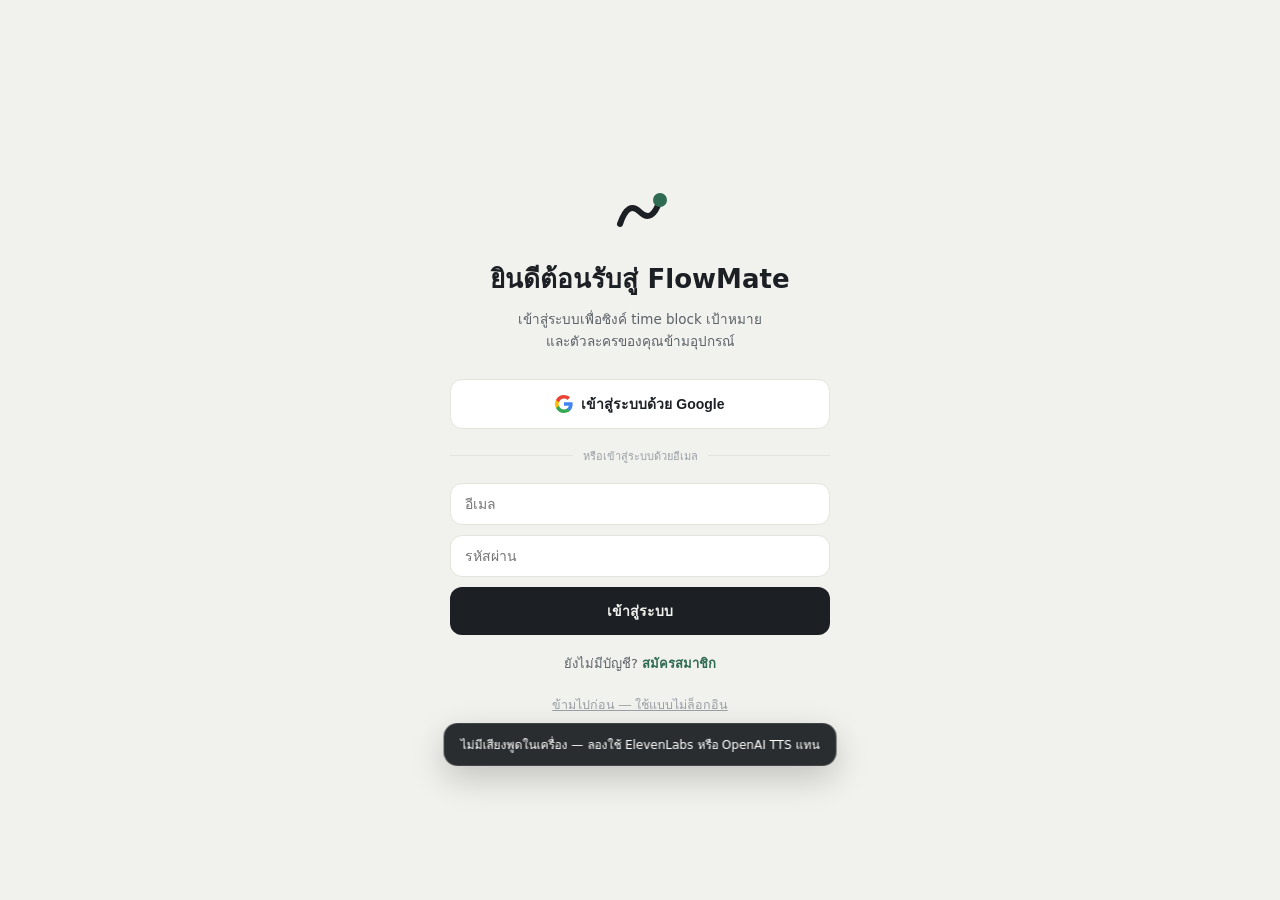
==== timeblock-v2.html @ 04ccc2aa "Add files via upload" ====
<!DOCTYPE html>
<html lang="th">
<head>
<meta charset="UTF-8">
<meta name="viewport" content="width=device-width, initial-scale=1.0">
<meta name="theme-color" content="#1C2024">
<link rel="manifest" href="manifest.json">
<link rel="icon" href="icon-192.png">
<link rel="apple-touch-icon" href="icon-192.png">
<title>FlowMate + Pomodoro</title>
<style>
:root{--ink:#1C2024;--ink-soft:#5B6168;--ink-muted:#9BA0A6;--paper:#F1F1ED;--card:#FFFFFF;--line:#E4E3DC;--line-strong:#C8C7BF;--focus:#2f6b52;--focus-soft:#E4EFEC;--focus-border:#2f6b5244;--rest:#E08C2B;--rest-soft:#FBEEDD;--danger:#B23B3B;--tab-h:64px;--bg-page:#E9E9E4;--icon-filter:none;--staircase-undone:#EDEBE2;}
html[data-theme="dark"]{--ink:#EDEDE9;--ink-soft:#B7BEC4;--ink-muted:#9BA1A8;--paper:#1A1C1F;--card:#1F2226;--line:#2C2F34;--line-strong:#3A3F45;--focus:#4A9B78;--focus-soft:#1F2A25;--focus-border:#4A9B7844;--rest:#E08C2B;--rest-soft:#3A2D18;--danger:#E05C5C;--bg-page:#15171A;--icon-filter:invert(1) brightness(1.5);--staircase-undone:#3A3F45;}
*{box-sizing:border-box;-webkit-tap-highlight-color:transparent;}
body{margin:0;background:var(--bg-page);font-family:-apple-system,"Segoe UI","Noto Sans Thai",system-ui,sans-serif;color:var(--ink);padding-bottom:calc(var(--tab-h) + env(safe-area-inset-bottom));transition:background .2s,color .2s;}
.page{display:none;max-width:440px;margin:0 auto;padding:16px 16px 8px;}
.page.active{display:block;}
.tab-bar{position:fixed;bottom:0;left:0;right:0;background:var(--card);border-top:0.5px solid var(--line);display:flex;z-index:40;height:var(--tab-h);padding-bottom:env(safe-area-inset-bottom);}
.tab-btn{flex:1;display:flex;flex-direction:column;align-items:center;justify-content:center;gap:3px;border:none;background:none;cursor:pointer;color:var(--ink-muted);font-size:10px;padding:0;}
.tab-btn.active{color:var(--focus);}
.tab-btn svg{width:24px;height:24px;}

.app-head{display:flex;align-items:center;justify-content:space-between;margin-bottom:10px;}
.app-head h1{font-size:16px;font-weight:600;margin:0;}
.clock{font-family:ui-monospace,monospace;font-size:12px;color:var(--ink-soft);}
.day-nav{display:flex;align-items:center;justify-content:space-between;margin-bottom:12px;background:var(--card);border:0.5px solid var(--line);border-radius:14px;padding:6px 10px;}
.day-nav-btn{background:none;border:none;font-size:20px;cursor:pointer;color:var(--ink-soft);padding:0 4px;line-height:1;}
.day-nav-label{font-size:13px;font-weight:500;}
.view-toggle{font-size:11px;border:0.5px solid var(--line);background:var(--paper);border-radius:8px;padding:4px 10px;cursor:pointer;color:var(--ink-soft);}
.goal-strip{background:var(--card);border:0.5px solid var(--line);border-radius:12px;padding:10px 12px;margin-bottom:8px;cursor:pointer;}
.goal-strip-top{display:flex;align-items:center;justify-content:space-between;margin-bottom:5px;}
.goal-strip-title{font-size:12px;color:var(--ink-soft);}
.goal-strip-pct{font-size:12px;font-weight:600;color:var(--focus);}
.goal-track{height:5px;background:var(--paper);border-radius:3px;overflow:hidden;}
.goal-fill{height:100%;background:var(--focus);border-radius:3px;transition:width .4s;}
.add-btn{width:100%;border:none;background:var(--ink);color:var(--paper);border-radius:14px;padding:11px;font-size:14px;font-weight:500;cursor:pointer;margin-bottom:12px;}
.block-row{display:flex;gap:10px;margin-bottom:8px;}
.time-col{width:44px;flex-shrink:0;text-align:right;padding-top:10px;font-family:ui-monospace,monospace;font-size:11px;color:var(--ink-soft);line-height:1.5;}
.card{flex:1;background:var(--card);border:0.5px solid var(--line);border-radius:16px;padding:11px 12px;}
.card.done{opacity:.5;}
.card.active-block{background:var(--focus-soft);border-color:var(--focus-border);}
.card-top{display:flex;align-items:center;justify-content:space-between;gap:6px;}
.card-title{font-size:14px;font-weight:500;}
.card-title.strike{text-decoration:line-through;}
.card-icon-btns{display:flex;gap:4px;}
.icon-btn{background:none;border:none;cursor:pointer;color:var(--ink-soft);font-size:13px;padding:2px 4px;}
.tags{display:flex;gap:5px;margin-top:7px;flex-wrap:wrap;}
.tag{font-size:11px;background:var(--paper);color:var(--ink-soft);padding:2px 8px;border-radius:6px;}
.card.active-block .tag{background:var(--card);}
.card-details{font-size:12px;color:var(--ink-soft);margin-top:5px;}
.card2{border-radius:18px;box-shadow:0 1px 2px rgba(28,32,36,.05);border-left:3px solid transparent;}
.card2.src-project{border-left-color:#F5C242;}
.card2-row{display:flex;align-items:center;gap:9px;}
.card2-dot{width:8px;height:8px;border-radius:50%;flex-shrink:0;}
.card2-title{flex:1;font-size:14px;font-weight:500;min-width:0;overflow:hidden;text-overflow:ellipsis;white-space:nowrap;cursor:pointer;}
.card2-title.strike{text-decoration:line-through;color:var(--ink-soft);}
.circle-btn{width:30px;height:30px;border-radius:50%;border:1.5px solid var(--line);background:var(--card);display:flex;align-items:center;justify-content:center;cursor:pointer;flex-shrink:0;color:var(--ink-soft);font-size:14px;padding:0;transition:all .15s;}
.circle-check.is-done{background:var(--focus);border-color:var(--focus);color:#fff;}
.circle-x:hover{border-color:var(--danger);color:var(--danger);}
.circle-x.is-notdone{background:var(--danger);border-color:var(--danger);color:#fff;}
.card2-badges{display:flex;gap:6px;flex-wrap:wrap;margin-top:9px;margin-left:17px;}
.card2-badge{font-size:11px;padding:3px 10px;border-radius:20px;background:var(--rest-soft);color:#854F0B;white-space:nowrap;}
.card2-badge-goal{background:var(--paper);color:var(--ink-soft);}
.card2-badge-continues{background:var(--paper);color:var(--ink-soft);}
.card2-pomo-compact{display:flex;align-items:center;gap:10px;margin-top:11px;padding-top:11px;border-top:0.5px solid var(--focus-border);cursor:pointer;}
.card2-pomo-ring-sm{position:relative;width:32px;height:32px;flex-shrink:0;display:flex;align-items:center;justify-content:center;}
.card2-pomo-time-lg{font-family:ui-monospace,monospace;font-size:16px;font-weight:600;}
.card2-pomo-label{font-size:13px;color:var(--ink-soft);}
.card2-start-focus{margin-top:11px;padding-top:11px;border-top:0.5px solid var(--focus-border);display:flex;justify-content:center;}
.start-focus-btn{background:var(--focus-soft);color:var(--focus);border:none;border-radius:20px;padding:8px 20px;font-size:13px;font-weight:600;cursor:pointer;}
.start-focus-btn:active{opacity:.8;}
.inline-pomo{display:flex;flex-direction:column;align-items:center;text-align:center;gap:6px;margin-top:11px;padding-top:12px;border-top:0.5px solid var(--focus-border);}
.inline-pomo-ring{position:relative;width:56px;height:56px;flex-shrink:0;}
.inline-pomo-ready{display:flex;align-items:center;justify-content:center;border-radius:50%;background:var(--rest-soft);border:3px solid var(--rest);animation:readyPulse 1s ease-in-out infinite;}
@keyframes readyPulse{0%,100%{transform:scale(1);opacity:1;}50%{transform:scale(1.08);opacity:.85;}}
.inline-pomo-time{position:absolute;inset:0;display:flex;align-items:center;justify-content:center;font-family:ui-monospace,monospace;font-size:13px;font-weight:600;}
.inline-pomo-phase{font-size:12px;color:var(--ink-soft);}
.inline-pomo-btns{display:flex;gap:6px;}
.inline-pomo-btns .icon-btn{font-size:15px;padding:5px 9px;background:var(--card);border:0.5px solid var(--line);border-radius:8px;}
.empty{text-align:center;color:var(--ink-soft);font-size:13px;padding:20px 0;}
.section-label{font-size:12px;color:var(--ink-soft);margin:14px 0 6px;font-weight:500;}
.week-day{margin-bottom:12px;}
.week-day-head{font-size:12px;font-weight:600;color:var(--ink-soft);margin-bottom:5px;cursor:pointer;}
.week-day.is-today .week-day-head{color:var(--focus);}
.week-row{display:flex;align-items:center;gap:8px;background:var(--card);border:0.5px solid var(--line);border-radius:10px;padding:7px 10px;margin-bottom:4px;cursor:pointer;font-size:12px;flex-wrap:wrap;}
.week-dot{width:7px;height:7px;border-radius:50%;flex-shrink:0;}
.week-time{font-family:ui-monospace,monospace;color:var(--ink-soft);flex-shrink:0;}
.week-live{margin-left:auto;font-family:ui-monospace,monospace;font-size:11px;font-weight:600;color:var(--focus);background:var(--focus-soft);padding:2px 7px;border-radius:6px;}
.week-empty{font-size:11px;color:var(--ink-muted);margin:0 0 4px 2px;}
.goal-card{background:var(--card);border:0.5px solid var(--line);border-radius:14px;padding:12px;margin-bottom:8px;cursor:pointer;}
.goal-card-top{display:flex;align-items:center;justify-content:space-between;margin-bottom:6px;}
.goal-card-title{font-size:14px;font-weight:500;}
.goal-pct{font-size:14px;font-weight:600;color:var(--focus);}
.goal-meta{font-size:11px;color:var(--ink-soft);margin-top:5px;}
.stat-row{display:flex;gap:8px;margin-bottom:10px;}
.stat-box{flex:1;background:var(--card);border:0.5px solid var(--line);border-radius:12px;padding:10px;text-align:center;}
.stat-val{font-size:20px;font-weight:600;display:block;}
.stat-lbl{font-size:11px;color:var(--ink-soft);}
#statsChart{display:flex;align-items:flex-end;gap:5px;height:72px;margin-bottom:10px;}
.settings-group{background:var(--card);border:0.5px solid var(--line);border-radius:14px;overflow:hidden;margin-bottom:10px;}
.settings-row{display:flex;align-items:center;justify-content:space-between;padding:12px 14px;border-bottom:0.5px solid var(--line);cursor:pointer;}
.settings-row:last-child{border-bottom:none;}
.settings-row-left{display:flex;align-items:center;gap:10px;}
.settings-icon{width:20px;height:20px;flex-shrink:0;color:var(--ink-soft);}
.settings-row-text p{margin:0;font-size:13px;}
.settings-row-text small{color:var(--ink-soft);font-size:11px;}
.chev{width:16px;height:16px;color:var(--ink-soft);}
.toggle-wrap{position:relative;width:44px;height:26px;flex-shrink:0;}
.toggle-wrap input{position:absolute;opacity:0;width:100%;height:100%;cursor:pointer;margin:0;z-index:1;}
.toggle-track{display:block;width:44px;height:26px;background:var(--line-strong);border-radius:13px;transition:background .2s;position:relative;}
.toggle-wrap input:checked~.toggle-track{background:var(--focus);}
.toggle-thumb{position:absolute;top:3px;left:3px;width:20px;height:20px;background:#fff;border-radius:50%;transition:transform .2s;pointer-events:none;}
.toggle-wrap input:checked~.toggle-track .toggle-thumb{transform:translateX(18px);}
.overlay{position:fixed;inset:0;background:rgba(0,0,0,.45);display:none;align-items:center;justify-content:center;z-index:50;padding:20px;}
.overlay.show{display:flex;}
.modal{width:100%;max-width:440px;background:var(--card);border-radius:20px;display:flex;flex-direction:column;max-height:85dvh;}
.modal-handle{display:none;}
.modal-head{padding:12px 18px 10px;border-bottom:0.5px solid var(--line);display:flex;align-items:center;justify-content:space-between;flex-shrink:0;}
.modal-head h2{font-size:15px;font-weight:600;margin:0;}
.modal-close{background:none;border:none;font-size:20px;cursor:pointer;color:var(--ink-soft);padding:0;}
.modal-body{padding:14px 18px;overflow-y:auto;flex:1;}
.modal-foot{padding:10px 18px;border-top:0.5px solid var(--line);flex-shrink:0;background:var(--card);}
.field{margin-bottom:11px;}
.field label{display:block;font-size:12px;color:var(--ink-soft);margin-bottom:4px;}
.field input,.field select,.field textarea{width:100%;border:0.5px solid var(--line);border-radius:10px;padding:8px 10px;font-size:13px;font-family:inherit;color:var(--ink);background:var(--paper);}
.row2{display:flex;gap:8px;}
.row2 .field{flex:1;}
.mode-grid{display:grid;grid-template-columns:1fr 1fr;gap:7px;margin-bottom:11px;}
.mode-grid button{border:0.5px solid var(--line);background:var(--paper);border-radius:10px;padding:8px;font-size:12px;cursor:pointer;color:var(--ink);}
.mode-grid button.picked{background:var(--ink);color:var(--paper);border-color:var(--ink);}
.checkrow{display:flex;align-items:center;justify-content:space-between;background:var(--paper);border-radius:10px;padding:10px 12px;margin-bottom:10px;}
.checkrow span{font-size:13px;}
.modal-actions{display:flex;gap:8px;}
.btn-primary{flex:1;border-radius:10px;padding:10px;font-size:13px;cursor:pointer;background:var(--ink);color:var(--paper);border:none;}
.btn-secondary{flex:1;border-radius:10px;padding:10px;font-size:13px;cursor:pointer;background:var(--paper);border:0.5px solid var(--line);}
.add-goal-btn{width:100%;border:0.5px dashed var(--line);background:none;color:var(--ink-soft);border-radius:11px;padding:8px;font-size:12px;cursor:pointer;margin-bottom:8px;}
.day-chip{border:0.5px solid var(--line);background:var(--paper);border-radius:8px;width:36px;height:30px;font-size:12px;cursor:pointer;color:var(--ink);}
.day-chip.picked{background:var(--ink);color:var(--paper);border-color:var(--ink);}
.notif-banner{display:flex;align-items:center;gap:8px;background:var(--focus-soft);border:0.5px solid var(--focus-border);border-radius:12px;padding:10px 12px;margin-bottom:10px;font-size:12px;}
.notif-banner button{margin-left:auto;font-size:11px;border:0.5px solid var(--focus);background:none;color:var(--focus);border-radius:7px;padding:3px 10px;cursor:pointer;}
.mascot-walker{position:fixed;left:14px;right:auto;bottom:calc(var(--tab-h) + 16px);display:flex;justify-content:flex-start;pointer-events:none;z-index:60;}
.mascot-inner{display:flex;flex-direction:column;align-items:flex-start;opacity:0;transform:translateY(14px) scale(.92);transition:opacity .45s ease,transform .45s cubic-bezier(.2,.8,.3,1);pointer-events:auto;}
.mascot-inner.no-anim{transition:none;}
.mascot-inner.pos-onstage{opacity:1;transform:translateY(0) scale(1);}
.mascot-inner.pos-exit-left{opacity:0;transform:translateY(14px) scale(.92);transition-timing-function:ease-in;}
.speech-bubble{width:220px;background:var(--card);border:0.5px solid var(--line);border-radius:16px;border-bottom-left-radius:4px;padding:12px 14px;margin-bottom:6px;text-align:left;opacity:0;transform:translateY(8px);transition:opacity .35s,transform .35s;}
.speech-bubble.show{opacity:1;transform:translateY(0);}
.mascot-eyebrow{font-size:10px;color:var(--ink-soft);text-transform:uppercase;letter-spacing:.05em;margin:0 0 5px;}
.mascot-msg{font-size:14px;font-weight:500;margin:0 0 10px;line-height:1.5;}
.mascot-actions{display:flex;gap:7px;}
.mascot-actions button{flex:1;border-radius:10px;padding:7px;font-size:12px;cursor:pointer;}
.sprite-wrap{position:relative;width:168px;height:226px;}
.mascot-accessory{position:absolute;top:-4px;left:4px;width:26px;height:26px;z-index:2;}
.mascot-accessory svg{width:100%;height:100%;}
.mascot-sprite{width:168px;height:226px;}
video.mascot-sprite{border-radius:14px;}
canvas.mascot-sprite{filter:drop-shadow(0 6px 14px rgba(0,0,0,.18));}
.mascot-sprite .mascot-body{transform-origin:center;}
.is-idle .mascot-body{animation:idleSway 2.4s ease-in-out infinite;}
.is-walking .mascot-body{animation:idleSway 2.4s ease-in-out infinite;}
.is-talking .mascot-body{animation:talkBounce 0.55s ease-in-out infinite;}
.is-talking .sprite-wrap{animation:talkBounce 0.55s ease-in-out infinite;}
@keyframes idleSway{0%,100%{transform:rotate(0deg) translateY(0)}50%{transform:rotate(1.5deg) translateY(-2px)}}
@keyframes talkBounce{0%,100%{transform:translateY(0) rotate(0deg)}50%{transform:translateY(-5px) rotate(-2deg)}}
@keyframes idleBob{0%,100%{transform:translateY(0)}50%{transform:translateY(-3px)}}
@keyframes walkBob{0%,100%{transform:translateY(0)}50%{transform:translateY(-2px)}}
.is-walking #legL{animation:legSwingA .4s linear infinite;}
.is-walking #legR{animation:legSwingB .4s linear infinite;}
#legL,#legR{transform-box:fill-box;transform-origin:top center;}
@keyframes legSwingA{0%,100%{transform:rotate(20deg)}50%{transform:rotate(-20deg)}}
@keyframes legSwingB{0%,100%{transform:rotate(-20deg)}50%{transform:rotate(20deg)}}
.is-idle #armR{animation:armWave 1s ease-in-out infinite;transform-box:fill-box;transform-origin:0% 50%;}
@keyframes armWave{0%,100%{transform:rotate(-6deg)}50%{transform:rotate(22deg)}}
#ttsToast{position:fixed;left:50%;bottom:calc(var(--tab-h) + 70px);transform:translateX(-50%);background:var(--ink);color:#fff;padding:10px 16px;border-radius:10px;font-size:12px;max-width:90vw;z-index:999;display:none;text-align:center;}
.sync-status{font-size:11px;color:var(--ink-soft);margin:-2px 0 10px;}
/* ── Weekly calendar ── */
.cal-head{display:flex;border-bottom:0.5px solid var(--line);background:var(--paper);margin-bottom:0;}
.cal-time-gutter{width:36px;flex-shrink:0;}
.cal-day-col{flex:1;text-align:center;padding:4px 2px;min-width:42px;}
.cal-day-num{font-size:13px;display:block;font-weight:500;}
.cal-day-name{font-size:10px;color:var(--ink-muted);}
.cal-day-col.is-today .cal-day-num{color:var(--focus);}
.cal-day-col.is-today .cal-day-name{color:var(--focus);}
.cal-body{display:flex;position:relative;}
.cal-gutter{width:36px;flex-shrink:0;position:relative;}
.cal-hour-label{position:absolute;right:4px;font-size:9px;color:var(--ink-muted);line-height:1;transform:translateY(-50%);white-space:nowrap;}
.cal-cols{flex:1;display:flex;position:relative;}
.cal-col{flex:1;position:relative;min-width:42px;border-left:0.5px solid var(--line);}
.cal-col:first-child{border-left:none;}
.cal-h-line{position:absolute;left:0;right:0;border-top:0.5px solid var(--line);width:100%;}
.cal-h-line.half{border-top-color:var(--line);opacity:.4;border-top-style:dashed;}
.cal-block{position:absolute;left:2px;right:2px;border-radius:10px;padding:4px 6px;font-size:10px;overflow:hidden;cursor:grab;touch-action:none;user-select:none;background:var(--card);box-shadow:0 1px 3px rgba(28,32,36,.12),0 1px 1px rgba(28,32,36,.06);transition:box-shadow .15s;}
.cal-block:hover{box-shadow:0 2px 6px rgba(28,32,36,.16),0 1px 2px rgba(28,32,36,.08);}
.cal-block.is-dragging{cursor:grabbing;opacity:.92;z-index:10;box-shadow:0 6px 16px rgba(28,32,36,.22),0 2px 4px rgba(28,32,36,.1);}
.cal-resize-handle{position:absolute;left:0;right:0;bottom:0;height:8px;cursor:ns-resize;touch-action:none;}
.cal-resize-handle::after{content:"";position:absolute;left:50%;bottom:2px;width:20px;height:3px;border-radius:2px;background:rgba(0,0,0,.18);transform:translateX(-50%);}
.cal-drag-tooltip{position:absolute;left:50%;top:-22px;transform:translateX(-50%);background:var(--ink);color:var(--paper);font-size:10px;padding:2px 6px;border-radius:5px;white-space:nowrap;pointer-events:none;}
.cal-block:active{opacity:.8;}
.cal-block-title{font-weight:600;white-space:nowrap;overflow:hidden;text-overflow:ellipsis;line-height:1.3;}
.cal-block-time{opacity:.8;white-space:nowrap;font-size:9px;}
.cal-now-line{position:absolute;left:0;right:0;pointer-events:none;z-index:4;display:flex;align-items:center;}
.cal-now-dot{width:8px;height:8px;border-radius:50%;background:var(--danger);flex-shrink:0;margin-left:-4px;}
.cal-now-bar{flex:1;height:0;border-top:1.5px solid var(--danger);}
/* plan view tabs + month + year */
.plan-tab-btn{border:none;background:none;font-size:11px;font-weight:500;padding:4px 10px;border-radius:8px;cursor:pointer;color:var(--ink-soft);}
.plan-tab-active{background:var(--ink);color:var(--paper);}
.mn-grid{display:grid;grid-template-columns:repeat(7,1fr);gap:0;border-left:0.5px solid var(--line);border-top:0.5px solid var(--line);}
.mn-head{text-align:center;font-size:10px;color:var(--ink-soft);padding:4px 0;border-right:0.5px solid var(--line);border-bottom:0.5px solid var(--line);background:var(--card);}
.mn-cell{border-right:0.5px solid var(--line);border-bottom:0.5px solid var(--line);padding:3px;min-height:52px;cursor:pointer;position:relative;}
.mn-cell:active{background:var(--focus-soft);}
.mn-cell.other-month .mn-day-num{opacity:.3;}
.mn-cell.is-today .mn-day-num{background:var(--focus);color:var(--card);border-radius:50%;}
.mn-day-num{font-size:11px;color:var(--ink-soft);width:18px;height:18px;display:flex;align-items:center;justify-content:center;margin-bottom:2px;font-weight:500;}
.mn-block-pill{font-size:9px;border-radius:3px;padding:1px 3px;margin-bottom:1px;overflow:hidden;white-space:nowrap;text-overflow:ellipsis;font-weight:500;}
.mn-more{font-size:9px;color:var(--ink-soft);padding:1px 3px;}
.day-modal-overlay{position:fixed;inset:0;background:rgba(0,0,0,.35);display:none;align-items:center;justify-content:center;z-index:55;padding:20px;}
.day-modal-overlay.show{display:flex;}
.day-modal{width:100%;max-width:440px;background:var(--card);border-radius:20px;padding:0;max-height:75dvh;display:flex;flex-direction:column;}
.yr-wrap{display:grid;grid-template-columns:repeat(4,1fr);gap:6px;padding:2px 0;}
.yr-month-box{background:var(--card);border:0.5px solid var(--line);border-radius:10px;padding:6px;}
.yr-month-name{font-size:9px;color:var(--ink-soft);margin-bottom:4px;font-weight:500;}
.yr-month-grid{display:grid;grid-template-columns:repeat(7,1fr);gap:1.5px;}
/* ── Plan page: lightweight calendar ── */
.plan-view-tabs{display:flex;gap:6px;background:var(--paper);border-radius:11px;padding:4px;margin-bottom:14px;}
.plan-view-tab{flex:1;border:none;background:none;border-radius:8px;padding:8px 0;font-size:13px;font-weight:500;color:var(--ink-soft);cursor:pointer;}
.plan-view-tab-active{background:var(--card);color:var(--ink);box-shadow:0 1px 2px rgba(28,32,36,.08);}
.plan-highlight-card{background:var(--card);border:0.5px solid var(--line);border-radius:16px;padding:14px 16px;margin-bottom:16px;display:flex;align-items:center;justify-content:space-between;}
.plan-highlight-label{font-size:11px;color:var(--ink-soft);margin:0 0 3px;}
.plan-highlight-value{font-size:22px;font-weight:700;}
.plan-highlight-delta{font-size:12px;font-weight:600;padding:4px 10px;border-radius:20px;}
.plan-grid{display:flex;flex-direction:column;gap:18px;}
.plan-week{}
.seg-mini{display:flex;gap:2px;background:var(--paper);border:0.5px solid var(--line);border-radius:8px;padding:2px;}
.seg-mini-btn{border:none;background:none;font-size:10px;padding:3px 8px;border-radius:6px;cursor:pointer;color:var(--ink-soft);}
.seg-mini-active{background:var(--card);color:var(--ink);font-weight:500;}
.light-week-grid{display:grid;grid-template-columns:repeat(7,1fr);gap:6px;}
.light-day{background:var(--card);border:0.5px solid var(--line);border-radius:12px;padding:8px 4px;text-align:center;cursor:pointer;position:relative;}
.light-day-pending{position:absolute;top:6px;right:6px;width:7px;height:7px;border-radius:50%;background:var(--rest);}
.light-day-count{font-size:10px;color:var(--ink-soft);margin:0;}
.light-day.is-today{border:1.5px solid var(--focus);}
.light-day-name{font-size:10px;color:var(--ink-muted);margin:0 0 3px;}
.light-day.is-today .light-day-name{color:var(--focus);font-weight:600;}
.light-day-num{font-size:13px;margin:0 0 6px;}
.light-day.is-today .light-day-num{color:var(--focus);font-weight:600;}
.light-day-bar{height:3px;background:var(--paper);border-radius:2px;overflow:hidden;margin-bottom:5px;}
.light-day-bar-fill{height:100%;border-radius:2px;}
.light-day-dots{display:flex;gap:2px;justify-content:center;flex-wrap:wrap;min-height:6px;}
.light-day-dots span{width:5px;height:5px;border-radius:50%;}
.light-day-empty{opacity:.4;}
/* ── Project Progress Dashboard ── */
.proj-dash{padding:4px 0 12px;}
.progress-banner{background:linear-gradient(135deg,#1F6F5C,#164F42);border-radius:18px;padding:16px 18px;margin-bottom:16px;color:#fff;font-size:14px;font-weight:600;}
.proj-summary-row{display:grid;grid-template-columns:repeat(3,1fr);gap:8px;margin-bottom:16px;}
.proj-sum-box{background:var(--card);border:0.5px solid var(--line);border-radius:12px;padding:10px 12px;text-align:center;}
.proj-sum-box-highlight{background:var(--focus-soft);border-color:var(--focus-border);}
.proj-sum-val{font-size:20px;font-weight:600;display:block;}
.proj-sum-lbl{font-size:11px;color:var(--ink-soft);}
.proj-week-dots{display:grid;grid-template-columns:repeat(7,1fr);gap:5px;margin-bottom:16px;}
.proj-day-col{display:flex;flex-direction:column;align-items:center;gap:3px;}
.proj-day-name{font-size:10px;color:var(--ink-muted);}
.proj-day-dot{width:30px;height:30px;border-radius:50%;display:flex;align-items:center;justify-content:center;font-size:10px;font-weight:600;background:var(--paper);border:0.5px solid var(--line);color:var(--ink-muted);}
.proj-day-dot.dot-done{background:var(--focus-soft);border-color:var(--focus-border);color:var(--focus);}
.proj-day-dot.dot-today{background:var(--focus);border-color:var(--focus);color:#fff;}
.proj-day-dot.dot-skip{opacity:.3;}
.proj-win-banner{background:var(--focus-soft);border:0.5px solid var(--focus-border);border-radius:12px;padding:10px 14px;margin-top:4px;}
.proj-win-title{font-size:12px;font-weight:600;color:var(--focus);margin:0 0 2px;}
.proj-win-sub{font-size:11px;color:var(--focus);margin:0;opacity:.8;}
.proj-edit-modal-body .field{margin-bottom:10px;}
.proj-grid{display:block;}
.proj-col-label{font-size:11px;font-weight:700;color:var(--ink-soft);letter-spacing:0.4px;margin:0 0 10px;}
.proj-card2{background:var(--card);border-radius:16px;padding:18px 20px;margin-bottom:12px;cursor:pointer;transition:opacity .2s;}
.proj-card2.proj-dimmed{opacity:.5;}
.proj-card2-top{display:flex;align-items:center;justify-content:space-between;margin-bottom:10px;gap:6px;}
.proj-card2-name{display:flex;align-items:center;gap:8px;font-size:15px;font-weight:700;color:var(--ink);min-width:0;overflow:hidden;text-overflow:ellipsis;white-space:nowrap;}
.proj-card2-pct{font-size:14px;font-weight:700;color:var(--ink);flex-shrink:0;}
.proj-card2-status{font-size:12px;color:#5B8C6E;margin:0;}
.proj-card2-hint{font-size:12px;color:#5B8C6E;margin:0 0 12px;}
.proj-card2-bottom{display:flex;align-items:center;justify-content:space-between;gap:8px;flex-wrap:wrap;}
.proj-card2-modepill{background:var(--focus-soft);color:#4C9A7A;font-size:11px;padding:4px 10px;border-radius:20px;display:inline-flex;align-items:center;gap:3px;flex-shrink:0;}
.proj-card2-num{font-size:11px;color:var(--ink-muted);}
/* ── Progress review ── */
.progress-shell{max-width:736px;margin:0 auto;padding-bottom:16px;}
.progress-toolbar{display:flex;align-items:center;justify-content:space-between;gap:10px;margin-bottom:14px;}
.progress-period,.progress-modes{display:flex;gap:3px;background:var(--card);border:0.5px solid var(--line);border-radius:11px;padding:3px;overflow-x:auto;scrollbar-width:none;}
.progress-period::-webkit-scrollbar,.progress-modes::-webkit-scrollbar{display:none;}
.progress-chip{border:0;background:transparent;color:var(--ink-soft);font:inherit;font-size:11px;font-weight:600;padding:7px 11px;border-radius:8px;white-space:nowrap;cursor:pointer;}
.progress-chip.active{background:var(--focus);color:#fff;box-shadow:0 1px 3px rgba(47,107,82,.18);}
.progress-modes{margin-bottom:14px;width:100%;}
.progress-modes .progress-chip{flex:1;}
.progress-hero{background:linear-gradient(145deg,#2F6B52,#245640);color:#fff;border-radius:18px;padding:20px;margin-bottom:12px;display:grid;grid-template-columns:1fr auto;align-items:center;gap:18px;}
.progress-eyebrow{font-size:10px;font-weight:700;letter-spacing:.7px;text-transform:uppercase;opacity:.72;margin:0 0 7px;}
.progress-hero h2{font-size:19px;line-height:1.35;margin:0 0 6px;}
.progress-hero p{font-size:12px;line-height:1.55;opacity:.78;margin:0;}
.progress-score{width:78px;height:78px;border-radius:50%;display:grid;place-items:center;background:conic-gradient(#fff var(--score),rgba(255,255,255,.18) 0);position:relative;flex-shrink:0;}
.progress-score:after{content:"";position:absolute;inset:6px;border-radius:50%;background:#2A6049;}
.progress-score strong{position:relative;z-index:1;font-size:20px;}.progress-score span{font-size:10px;font-weight:500;}
.progress-stat-grid{display:grid;grid-template-columns:repeat(3,1fr);gap:8px;margin-bottom:12px;}
.progress-card{background:var(--card);border:0.5px solid var(--line);border-radius:16px;padding:15px;}
.progress-stat strong{display:block;font-size:18px;margin-bottom:2px;}.progress-stat span{font-size:10.5px;color:var(--ink-soft);}
.progress-section{margin-bottom:12px;}.progress-section-head{display:flex;align-items:end;justify-content:space-between;gap:10px;margin-bottom:12px;}
.progress-section h3{font-size:14px;margin:0;}.progress-section-sub{font-size:10.5px;color:var(--ink-muted);margin:2px 0 0;}
.progress-bars{height:126px;display:flex;align-items:end;gap:6px;padding-top:8px;}
.progress-daybar{flex:1;min-width:0;height:100%;display:flex;align-items:end;justify-content:center;gap:2px;position:relative;padding-bottom:21px;}
.progress-bar-plan,.progress-bar-actual{width:min(11px,42%);border-radius:4px 4px 2px 2px;min-height:2px;}.progress-bar-plan{background:var(--line);}.progress-bar-actual{background:var(--focus);}
.progress-daybar label{position:absolute;bottom:0;font-size:9px;color:var(--ink-muted);white-space:nowrap;}
.progress-legend{display:flex;gap:12px;font-size:10px;color:var(--ink-soft);}.progress-legend i{display:inline-block;width:7px;height:7px;border-radius:2px;margin-right:4px;}
.progress-insights{display:grid;grid-template-columns:1fr 1fr;gap:8px;margin-bottom:12px;}.progress-insight{min-height:118px;}
.progress-badge{display:inline-block;font-size:9px;font-weight:700;padding:4px 8px;border-radius:20px;background:var(--focus-soft);color:var(--focus);margin-bottom:9px;}
.progress-badge.warn{background:#FFF3DE;color:#9A6A1C;}.progress-insight h4{font-size:13px;margin:0 0 5px;}.progress-insight p{font-size:11px;line-height:1.55;color:var(--ink-soft);margin:0;}
.progress-list{display:flex;flex-direction:column;gap:8px;}.progress-row{display:flex;align-items:center;gap:10px;padding:10px 0;border-bottom:0.5px solid var(--line);}.progress-row:last-child{border-bottom:0;}
.progress-row-main{min-width:0;flex:1;}.progress-row-title{font-size:12px;font-weight:600;white-space:nowrap;overflow:hidden;text-overflow:ellipsis;}.progress-row-meta{font-size:10px;color:var(--ink-soft);margin-top:2px;}.progress-row-value{text-align:right;font-size:12px;font-weight:700;white-space:nowrap;}
.progress-review-btn{width:100%;border:0.5px solid var(--focus-border);background:var(--focus-soft);color:var(--focus);border-radius:13px;padding:12px;font:inherit;font-size:12px;font-weight:700;cursor:pointer;}
.progress-review{display:none;margin-top:8px;}.progress-review.open{display:block;}.progress-empty{text-align:center;padding:28px 12px;color:var(--ink-soft);font-size:12px;}
@media(max-width:600px){.progress-toolbar{align-items:stretch;flex-direction:column}.progress-period{align-self:flex-end}.progress-modes .progress-chip{flex:none}.progress-hero{grid-template-columns:1fr auto;padding:17px}.progress-hero h2{font-size:17px}.progress-stat-grid{grid-template-columns:repeat(3,1fr)}.progress-stat{padding:12px 9px}.progress-stat strong{font-size:16px}.progress-insights{grid-template-columns:1fr}.progress-bars{gap:3px}}
.confirm-popup-backdrop{position:fixed;inset:0;background:rgba(20,20,18,.45);backdrop-filter:blur(2px);display:flex;align-items:center;justify-content:center;z-index:200;padding:20px;opacity:0;pointer-events:none;transition:opacity .15s;}
.confirm-popup-backdrop.show{opacity:1;pointer-events:auto;}
.confirm-popup{width:100%;max-width:340px;background:var(--card);border-radius:20px;padding:24px;box-shadow:0 20px 60px rgba(0,0,0,.25);transform:scale(.96);transition:transform .15s;}
.confirm-popup-backdrop.show .confirm-popup{transform:scale(1);}
.confirm-popup-icon{width:44px;height:44px;border-radius:50%;display:flex;align-items:center;justify-content:center;font-size:20px;margin-bottom:14px;}
.confirm-popup-title{font-size:15px;font-weight:700;color:var(--ink);margin:0 0 6px;}
.confirm-popup-msg{font-size:12.5px;color:#9299A3;line-height:1.5;margin:0 0 20px;}
.confirm-popup-actions{display:flex;gap:10px;}
.confirm-popup-btn{flex:1;border-radius:12px;padding:12px;font-size:13.5px;font-weight:600;cursor:pointer;font-family:inherit;border:none;}
.confirm-popup-btn-cancel{background:var(--card);color:var(--ink);border:1px solid #EFEFEC;}
.confirm-popup-btn-confirm{color:#fff;}

/* Desktop: give the calendar more breathing room */
@media (min-width: 900px){
  .page{max-width:960px;}
  .light-week-grid{gap:10px;}
  .light-day{padding:14px 8px;}
}
/* ── Day popup (lightweight) ── */
.day-popup-row{display:flex;align-items:center;gap:10px;padding:9px 0;border-bottom:0.5px solid var(--line);cursor:pointer;}
.day-popup-row:last-child{border-bottom:none;}
.day-popup-row.is-active{background:var(--focus-soft);border-radius:10px;padding:9px 8px;border-bottom:none;}
.day-popup-bar{width:3px;height:32px;border-radius:2px;flex-shrink:0;}
.day-popup-title{font-size:13px;font-weight:500;margin:0;}
.day-popup-meta{font-size:11px;color:var(--ink-soft);margin:0;}
/* ── Fullscreen pomodoro popup ── */
.pomo-full-overlay{position:fixed;inset:0;background:rgba(0,0,0,.55);display:none;align-items:center;justify-content:center;z-index:65;padding:20px;}
.pomo-full-overlay.show{display:flex;}
.pomo-full-panel{width:100%;max-width:340px;background:var(--card);border-radius:24px;padding:20px;display:flex;flex-direction:column;align-items:center;}
.pomo-full-title{font-size:15px;font-weight:600;margin:0 0 18px;text-align:center;}
.pomo-full-ring-wrap{position:relative;width:240px;height:240px;margin-bottom:14px;}
.pomo-full-time{position:absolute;inset:0;display:flex;align-items:center;justify-content:center;font-family:ui-monospace,monospace;font-size:38px;font-weight:600;}
.pomo-full-phase{font-size:13px;color:var(--ink-soft);margin:0 0 20px;}
.pomo-full-actions{display:flex;gap:10px;width:100%;}
/* ── Light month grid ── */
.light-month-grid{display:grid;grid-template-columns:repeat(7,1fr);gap:4px;}
.lm-head{text-align:center;font-size:10px;color:var(--ink-muted);padding:2px 0;}
.lm-cell{background:var(--card);border:0.5px solid var(--line);border-radius:8px;padding:6px 2px;text-align:center;cursor:pointer;min-height:44px;position:relative;}
.lm-cell.is-today{border:1.5px solid var(--focus);}
.lm-cell.other-month{opacity:.3;}
.lm-day-num{font-size:11px;margin:0 0 3px;}
.lm-cell.is-today .lm-day-num{color:var(--focus);font-weight:600;}
.lm-dots{display:flex;gap:2px;justify-content:center;flex-wrap:wrap;}
.lm-dots span{width:4px;height:4px;border-radius:50%;}
/* ── Light year heatmap ── */
.light-year-grid{display:grid;grid-template-columns:repeat(3,1fr);gap:10px;}
.ly-month{background:var(--card);border:0.5px solid var(--line);border-radius:10px;padding:8px;cursor:pointer;}
.ly-month-name{font-size:10px;color:var(--ink-soft);margin:0 0 5px;font-weight:500;}
.ly-grid{display:grid;grid-template-columns:repeat(7,1fr);gap:1.5px;}
.ly-cell{aspect-ratio:1;border-radius:1.5px;}
@media (min-width: 900px){
  .light-year-grid{grid-template-columns:repeat(4,1fr);}
}

/* ── Unified premium popup system ── */
:root{
  --popup-radius:22px;
  --popup-shadow:0 24px 70px rgba(28,32,36,.18),0 3px 14px rgba(28,32,36,.08);
  --popup-backdrop:rgba(24,27,25,.42);
}
html[data-theme="dark"]{
  --popup-shadow:0 28px 80px rgba(0,0,0,.48),0 3px 16px rgba(0,0,0,.28);
  --popup-backdrop:rgba(4,6,5,.66);
}
.overlay,.day-modal-overlay,.pomo-full-overlay,.confirm-popup-backdrop{
  background:var(--popup-backdrop);
  -webkit-backdrop-filter:blur(8px) saturate(.9);
  backdrop-filter:blur(8px) saturate(.9);
}
.overlay.show,.day-modal-overlay.show,.pomo-full-overlay.show{
  animation:popupFadeIn .18s ease-out both;
}
.modal,.day-modal,.pomo-full-panel,.confirm-popup{
  background:var(--card);
  border:1px solid color-mix(in srgb,var(--line) 76%,transparent);
  border-radius:var(--popup-radius);
  box-shadow:var(--popup-shadow);
  overflow:hidden;
}
.overlay.show .modal,.day-modal-overlay.show .day-modal,.pomo-full-overlay.show .pomo-full-panel{
  animation:popupLiftIn .22s cubic-bezier(.2,.8,.2,1) both;
}
.modal{max-width:456px;max-height:min(86dvh,760px);}
.day-modal{max-width:456px;max-height:min(78dvh,680px);}
.pomo-full-panel{max-width:366px;padding:22px;}
.modal-head{
  min-height:58px;
  padding:16px 20px 13px;
  border-bottom:1px solid var(--line);
  background:color-mix(in srgb,var(--card) 94%,var(--paper));
  margin:0;
}
.modal-head h2{
  font-size:16px;
  line-height:1.35;
  font-weight:650;
  letter-spacing:-.012em;
}
.modal-close{
  width:32px;
  height:32px;
  padding:0;
  display:grid;
  place-items:center;
  flex:0 0 auto;
  border:1px solid var(--line);
  border-radius:50%;
  background:var(--paper);
  color:var(--ink-soft);
  font-size:14px;
  line-height:1;
  transition:background .15s,border-color .15s,color .15s,transform .15s;
}
.modal-close:hover{background:var(--focus-soft);border-color:var(--focus-border);color:var(--focus);}
.modal-close:active{transform:scale(.94);}
.modal-body{padding:18px 20px 20px;scrollbar-width:thin;scrollbar-color:var(--line-strong) transparent;}
.modal-foot{
  padding:12px 20px calc(12px + env(safe-area-inset-bottom));
  border-top:1px solid var(--line);
  background:color-mix(in srgb,var(--card) 94%,var(--paper));
}
.modal-actions,.confirm-popup-actions,.pomo-full-actions{gap:10px;}
.field{margin-bottom:14px;}
.field label{font-size:11.5px;font-weight:550;color:var(--ink-soft);margin-bottom:6px;}
.field input,.field select,.field textarea,#newHarshPhrase{
  min-height:42px;
  border:1px solid var(--line);
  border-radius:12px;
  padding:10px 12px;
  background:color-mix(in srgb,var(--paper) 72%,var(--card));
  outline:none;
  transition:border-color .15s,box-shadow .15s,background .15s;
}
.field textarea{min-height:88px;resize:vertical;}
.field input:focus,.field select:focus,.field textarea:focus,#newHarshPhrase:focus{
  border-color:var(--focus);
  background:var(--card);
  box-shadow:0 0 0 3px var(--focus-border);
}
.mode-grid{gap:8px;}
.mode-grid button,.day-chip,.checkrow{
  border:1px solid var(--line);
  border-radius:12px;
  background:color-mix(in srgb,var(--paper) 72%,var(--card));
}
.mode-grid button{min-height:42px;padding:9px 10px;transition:all .15s;}
.mode-grid button:hover{border-color:var(--line-strong);background:var(--card);}
.mode-grid button.picked,.day-chip.picked{background:var(--focus);border-color:var(--focus);color:#fff;box-shadow:0 5px 14px rgba(47,107,82,.18);}
.btn-primary,.btn-secondary,.confirm-popup-btn{
  min-height:44px;
  border-radius:12px;
  padding:11px 14px;
  font-size:13px;
  font-weight:600;
  transition:transform .12s,opacity .12s,box-shadow .15s;
}
.btn-primary{background:var(--focus);color:#fff;box-shadow:0 5px 14px rgba(47,107,82,.16);}
.btn-secondary,.confirm-popup-btn-cancel{background:var(--card);color:var(--ink);border:1px solid var(--line);}
.btn-primary:hover{box-shadow:0 7px 18px rgba(47,107,82,.22);}
.btn-primary:active,.btn-secondary:active,.confirm-popup-btn:active{transform:translateY(1px);opacity:.9;}
.day-popup-row{padding:11px 10px;margin:0 -10px;border-radius:12px;border-bottom:0;transition:background .15s;}
.day-popup-row+.day-popup-row{border-top:1px solid var(--line);}
.day-popup-row:hover{background:var(--paper);}
.day-popup-row.is-active{padding:11px 10px;background:var(--focus-soft);}
.day-popup-title{font-size:13.5px;font-weight:600;}
.day-popup-meta{font-size:11.5px;margin-top:2px;}
.confirm-popup{max-width:356px;padding:24px;}
.confirm-popup-backdrop{transition:opacity .18s ease;}
.confirm-popup-backdrop.show .confirm-popup{animation:popupLiftIn .2s cubic-bezier(.2,.8,.2,1) both;}
.confirm-popup-icon{width:46px;height:46px;margin-bottom:16px;font-size:19px;}
.confirm-popup-title{font-size:16px;font-weight:650;line-height:1.4;letter-spacing:-.01em;}
.confirm-popup-msg{font-size:12.5px;color:var(--ink-soft);line-height:1.65;margin-bottom:22px;}
.confirm-popup-btn-confirm{box-shadow:0 5px 14px rgba(28,32,36,.13);}
.pomo-full-overlay{padding:18px;}
.pomo-full-title{font-size:16px;font-weight:650;letter-spacing:-.01em;}
.pomo-full-ring-wrap{width:230px;height:230px;}
#ttsToast{
  border:1px solid rgba(255,255,255,.12);
  border-radius:14px;
  padding:11px 16px;
  background:color-mix(in srgb,var(--ink) 94%,transparent);
  box-shadow:0 12px 34px rgba(0,0,0,.2);
  -webkit-backdrop-filter:blur(10px);
  backdrop-filter:blur(10px);
}
@keyframes popupFadeIn{from{opacity:0}to{opacity:1}}
@keyframes popupLiftIn{from{opacity:0;transform:translateY(12px) scale(.985)}to{opacity:1;transform:translateY(0) scale(1)}}
@media (max-width:599px){
  .overlay,.day-modal-overlay{align-items:flex-end;padding:0;}
  .modal,.day-modal{
    width:100%;
    max-width:none;
    max-height:91dvh;
    border-width:1px 0 0;
    border-radius:24px 24px 0 0;
    box-shadow:0 -12px 40px rgba(28,32,36,.16);
  }
  .modal-handle{display:block;width:36px;height:4px;border-radius:4px;background:var(--line-strong);margin:8px auto 0;flex:0 0 auto;}
  .modal-head{min-height:52px;padding:11px 16px 12px;}
  .modal-body{padding:16px;}
  .modal-foot{padding:10px 16px calc(10px + env(safe-area-inset-bottom));}
  .confirm-popup-backdrop{align-items:center;padding:20px;}
  .confirm-popup-actions{flex-direction:column-reverse;}
  .confirm-popup-btn{width:100%;}
  .pomo-full-panel{border-radius:24px;}
  .row2{gap:10px;}
}
@media (prefers-reduced-motion:reduce){
  .overlay.show,.day-modal-overlay.show,.pomo-full-overlay.show,
  .overlay.show .modal,.day-modal-overlay.show .day-modal,
  .pomo-full-overlay.show .pomo-full-panel,.confirm-popup-backdrop.show .confirm-popup{animation:none;}
}

/* Premium Task editor */
#goalOverlay .goal-modal{max-width:570px;border-radius:24px;}
.goal-task-card{display:grid;grid-template-columns:44px minmax(0,1fr) 38px;gap:12px;padding:14px;margin-bottom:10px;border:1px solid var(--line);border-radius:16px;background:color-mix(in srgb,var(--paper) 55%,var(--card));transition:border-color .15s,box-shadow .15s;}
.goal-task-card:focus-within{border-color:var(--focus-border);box-shadow:0 0 0 3px color-mix(in srgb,var(--focus) 8%,transparent);}
.goal-task-icon{width:44px;height:44px;display:grid;place-items:center;border:1px solid var(--focus-border);border-radius:13px;background:var(--focus-soft);color:var(--focus);cursor:pointer;padding:0;}
.goal-task-icon:hover{border-color:var(--focus);}
.goal-task-fields{min-width:0;}
.goal-task-title{width:100%;min-height:42px!important;margin:0 0 9px!important;padding:9px 11px!important;border:1px solid var(--line)!important;border-radius:11px!important;background:var(--card)!important;font-size:13.5px!important;font-weight:580;}
.goal-task-meta{display:grid;grid-template-columns:minmax(150px,1fr);gap:9px;}
.goal-task-meta-field label{display:block;margin:0 0 5px;font-size:10.5px;font-weight:550;color:var(--ink-muted);}
.goal-task-meta-field input{width:100%;height:38px;min-height:38px;border:1px solid var(--line);border-radius:10px;background:var(--card);color:var(--ink);padding:7px 9px;font:inherit;font-size:12px;}
.goal-task-actions{display:flex;flex-direction:column;align-items:center;justify-content:space-between;gap:8px;}
.goal-task-done,.goal-task-remove,.goal-task-schedule{width:34px;height:34px;display:grid;place-items:center;border:1px solid var(--line);border-radius:10px;background:var(--card);color:var(--ink-soft);cursor:pointer;padding:0;}
.goal-task-done input{width:17px;height:17px;accent-color:var(--focus);}
.goal-task-schedule{color:var(--focus);}
.goal-task-remove:hover{border-color:color-mix(in srgb,var(--danger) 35%,var(--line));color:var(--danger);}
.goal-task-add{min-height:46px;border:1.5px dashed var(--focus-border)!important;background:var(--focus-soft)!important;color:var(--focus)!important;font-weight:650;}
.goal-task-empty{padding:20px 14px;border:1px dashed var(--line-strong);border-radius:14px;text-align:center;color:var(--ink-muted);font-size:12px;line-height:1.6;}
@media (max-width:599px){
  #goalOverlay .goal-modal{border-radius:24px 24px 0 0;}
  .goal-task-card{grid-template-columns:44px minmax(0,1fr);padding:12px;}
  .goal-task-actions{grid-column:1/-1;flex-direction:row;justify-content:flex-end;border-top:1px solid var(--line);padding-top:10px;}
  .goal-task-meta{grid-template-columns:1fr;}
}


</style>
</head>
<body>

<!-- PAGE: Today -->
<div class="page active" id="page-today">
  <div class="app-head"><div style="display:flex;align-items:center;gap:7px;"><svg width="20" height="20" viewBox="0 0 56 56" style="flex-shrink:0"><path d="M8 40 Q 16 16 28 28 Q 40 40 48 16" fill="none" stroke="var(--ink)" stroke-width="6" stroke-linecap="round"/><circle cx="48" cy="16" r="7" fill="var(--focus)"/></svg><h1>time block</h1></div><div style="display:flex;align-items:center;gap:10px;"><span class="clock" id="clockNow">--:--:--</span><button id="openProfileBtn" style="width:28px;height:28px;border-radius:50%;border:0.5px solid var(--line);background:var(--paper);padding:0;cursor:pointer;display:flex;align-items:center;justify-content:center;color:var(--ink-soft);"><svg width="16" height="16" viewBox="0 0 24 24" fill="none" stroke="currentColor" stroke-width="2"><circle cx="12" cy="8" r="4"/><path d="M4 21c0-4 4-6 8-6s8 2 8 6"/></svg></button></div></div>
  <div class="day-nav">
    <button class="day-nav-btn" id="prevDayBtn">‹</button>
    <span class="day-nav-label" id="dateLabel">วันนี้</span>
    <button class="day-nav-btn" id="nextDayBtn">›</button>
  </div>
  <button class="add-btn" id="openAddBtn">+ เพิ่ม time block</button>
  <div style="margin-bottom:10px"><button class="view-toggle" id="viewModeToggle">ดูแบบสัปดาห์</button></div>
  <div id="blocksList"></div>
</div>

<!-- PAGE: Plan — lightweight week/month/year calendar + popup detail -->
<div class="page" id="page-plan">
  <div class="app-head"><h1>แผน</h1><span class="clock" id="clockNow2"></span></div>

  <div class="day-nav" style="margin-bottom:10px;">
    <button class="day-nav-btn" id="prevPlanBtn">‹</button>
    <span class="day-nav-label" id="planRangeLabel"></span>
    <button class="day-nav-btn" id="nextPlanBtn">›</button>
  </div>
  <div class="plan-view-tabs">
    <button id="planViewWkBtn" class="plan-view-tab plan-view-tab-active" onclick="setPlanViewMode('wk')">สัปดาห์</button>
    <button id="planViewMoBtn" class="plan-view-tab" onclick="setPlanViewMode('mo')">เดือน</button>
    <button id="planViewYrBtn" class="plan-view-tab" onclick="setPlanViewMode('yr')">ปี</button>
  </div>

  <div class="plan-highlight-card" id="planHighlightCard"></div>

  <div class="plan-grid">
    <!-- Lightweight week/month/year calendar -->
    <div class="plan-week">
      <div id="wkSubToggleRow" style="display:flex;justify-content:flex-end;margin-bottom:8px;">
        <div class="seg-mini">
          <button id="wkSubLightBtn" class="seg-mini-btn seg-mini-active" onclick="setPlanWkSubView('light')">แบบเบา</button>
          <button id="wkSubTimelineBtn" class="seg-mini-btn" onclick="setPlanWkSubView('timeline')">Timeline</button>
        </div>
      </div>
      <div id="lightWeekGrid" class="light-week-grid"></div>
      <div id="timelineWeekWrap" style="display:none;overflow-y:auto;max-height:calc(100dvh - 320px);-webkit-overflow-scrolling:touch;">
        <div id="timelineWeekGrid"></div>
      </div>
      <div id="lightMonthGrid" class="light-month-grid" style="display:none;"></div>
      <div id="lightYearGrid" class="light-year-grid" style="display:none;"></div>
    </div>
  </div>
</div>

<!-- Day detail popup -->
<div class="day-modal-overlay" id="dayModalOverlay">
  <div class="day-modal">
    <div class="modal-handle"></div>
    <div class="modal-head">
      <h2 id="dayModalTitle">วันนี้</h2>
      <button class="modal-close" onclick="document.getElementById('dayModalOverlay').classList.remove('show')">✕</button>
    </div>
    <div class="modal-body" id="dayModalBody"></div>
    <div class="modal-foot">
      <button class="btn-primary" id="dayModalAddBtn" style="width:100%">+ เพิ่ม time block ในวันนี้</button>
    </div>
  </div>
</div>

<!-- Not-done reason modal -->
<div class="overlay" id="notDoneOverlay">
  <div class="modal">
    <div class="modal-handle"></div>
    <div class="modal-head">
      <h2>ทำไมไม่เสร็จ</h2>
      <button class="modal-close" onclick="document.getElementById('notDoneOverlay').classList.remove('show')">✕</button>
    </div>
    <div class="modal-body">
      <p style="font-size:12px;color:var(--ink-soft);margin:0 0 12px" id="notDoneBlockTitle"></p>
      <div class="mode-grid" id="notDoneReasonGrid" style="grid-template-columns:1fr 1fr;">
        <button type="button" data-reason="ไม่มีเวลา">⏰ ไม่มีเวลา</button>
        <button type="button" data-reason="เหนื่อย/หมดแรง">🔋 เหนื่อย/หมดแรง</button>
        <button type="button" data-reason="ติดธุระอื่น">📌 ติดธุระอื่น</button>
        <button type="button" data-reason="ยากกว่าที่คิด">🧩 ยากกว่าที่คิด</button>
        <button type="button" data-reason="ลืม">💭 ลืม</button>
        <button type="button" data-reason="ผัดวันประกันพรุ่ง">😅 ผัดวันประกันพรุ่ง</button>
      </div>
      <div class="field">
        <label>หรือพิมพ์เหตุผลเอง</label>
        <input type="text" id="notDoneCustomReason" placeholder="เช่น รอข้อมูลจากทีมอื่น">
      </div>
      <div class="checkrow">
        <span>เลื่อนงานนี้ไปวันถัดไปให้อัตโนมัติ</span>
        <input type="checkbox" id="notDoneReschedule" checked>
      </div>
    </div>
    <div class="modal-foot">
      <button class="btn-primary" id="notDoneConfirmBtn" style="width:100%">บันทึก</button>
    </div>
  </div>
</div>

<!-- Block result modal -->
<div class="overlay" id="countConfirmOverlay">
  <div class="modal">
    <div class="modal-handle"></div>
    <div class="modal-head">
      <h2 id="countConfirmTitle">บันทึกผล</h2>
      <button class="modal-close" onclick="document.getElementById('countConfirmOverlay').classList.remove('show')">✕</button>
    </div>
    <div class="modal-body">
      <div class="field" id="resultActualMinutesRow">
        <label>โฟกัสจริง (นาที)</label>
        <input type="number" id="resultActualMinutes" min="0" step="0.1">
      </div>
      <div class="field" id="resultCountAchievedRow" style="display:none">
        <label>ทำได้ (<span id="resultCountUnitLabel"></span>)</label>
        <input type="number" id="resultCountAchieved" min="0" step="0.1">
      </div>
    </div>
    <div class="modal-foot" style="display:flex;gap:10px">
      <button class="btn-secondary" id="resultNeedsMoreBtn" style="flex:1">ทำต่อ</button>
      <button class="btn-primary" id="countConfirmBtn" style="flex:1">เสร็จแล้ว</button>
    </div>
  </div>
</div>

<!-- Fullscreen pomodoro popup -->
<div class="pomo-full-overlay" id="pomoFullOverlay">
  <div class="pomo-full-panel">
    <button class="modal-close" id="pomoFullClose" style="align-self:flex-end;">✕</button>
    <p class="pomo-full-title" id="pomoFullTitle">—</p>
    <div class="pomo-full-ring-wrap">
      <svg width="240" height="240" viewBox="0 0 240 240">
        <circle cx="120" cy="120" r="104" fill="none" stroke="var(--line)" stroke-width="10"/>
        <circle id="pomoFullRing" cx="120" cy="120" r="104" fill="none" stroke="var(--focus)" stroke-width="10" stroke-linecap="round" stroke-dasharray="653.5" stroke-dashoffset="0" transform="rotate(-90 120 120)"/>
      </svg>
      <div class="pomo-full-time" id="pomoFullTime">--:--</div>
    </div>
    <p class="pomo-full-phase" id="pomoFullPhase">—</p>
    <div class="pomo-full-actions">
      <button class="btn-secondary" id="pomoFullPause" style="flex:1;">พัก</button>
      <button class="btn-secondary" id="pomoFullSkip" style="flex:1;">ข้ามรอบ</button>
    </div>
  </div>
</div>
<!-- PAGE: Settings -->
<div class="page" id="page-settings">
  <div class="app-head"><h1>ตั้งค่า</h1></div>
  <p class="sync-status" id="syncStatus">ใช้ข้อมูลแค่เครื่องนี้</p>
  <div id="notifBanner" class="notif-banner" style="display:none">
    <span>อนุญาตการแจ้งเตือนเพื่อรับสัญญาณตอนย่อหน้าต่าง</span>
    <button id="notifBtn">เปิด</button>
  </div>
  <p class="section-label" style="margin-top:0">การแสดงผล</p>
  <div class="settings-group">
    <div class="settings-row">
      <div class="settings-row-left">
        <svg class="settings-icon" viewBox="0 0 24 24" fill="none" stroke="currentColor" stroke-width="2"><path d="M21 12.79A9 9 0 1 1 11.21 3 7 7 0 0 0 21 12.79z"/></svg>
        <div class="settings-row-text"><p>โหมดมืด</p><small id="darkModeLabel">ปิดอยู่ · ตามระบบ</small></div>
      </div>
      <label class="toggle-wrap"><input type="checkbox" id="darkModeToggle"><span class="toggle-track"><span class="toggle-thumb"></span></span></label>
    </div>
  </div>
  <p class="section-label">แจ้งเตือนและตัวละคร</p>
  <div class="settings-group">
    <div class="settings-row" id="openVoiceBtn">
      <div class="settings-row-left">
        <svg class="settings-icon" viewBox="0 0 24 24" fill="none" stroke="currentColor" stroke-width="2"><path d="M11 5L6 9H2v6h4l5 4V5z"/><path d="M19.07 4.93a10 10 0 0 1 0 14.14M15.54 8.46a5 5 0 0 1 0 7.07"/></svg>
        <div class="settings-row-text"><p>เสียงแจ้งเตือน</p><small id="voiceProviderLabel">อัตโนมัติ</small></div>
      </div>
      <svg class="chev" viewBox="0 0 24 24" fill="none" stroke="currentColor" stroke-width="2"><polyline points="9 18 15 12 9 6"/></svg>
    </div>
    <div class="settings-row" id="openPhoneCatchBtn">
      <div class="settings-row-left">
        <svg class="settings-icon" viewBox="0 0 24 24" fill="none" stroke="currentColor" stroke-width="2" style="color:var(--danger)"><path d="M10.29 3.86L1.82 18a2 2 0 0 0 1.71 3h16.94a2 2 0 0 0 1.71-3L13.71 3.86a2 2 0 0 0-3.42 0z"/><line x1="12" y1="9" x2="12" y2="13"/><line x1="12" y1="17" x2="12.01" y2="17"/></svg>
        <div class="settings-row-text"><p>ด่าตอนจับได้ว่าเล่นมือถือ</p><small id="phoneCatchLabel">เปิดอยู่ · โทนโหด</small></div>
      </div>
      <svg class="chev" viewBox="0 0 24 24" fill="none" stroke="currentColor" stroke-width="2"><polyline points="9 18 15 12 9 6"/></svg>
    </div>
    <div class="settings-row" id="openStyleBtn">
      <div class="settings-row-left">
        <svg class="settings-icon" viewBox="0 0 24 24" fill="none" stroke="currentColor" stroke-width="2"><circle cx="12" cy="8" r="4"/><path d="M12 12v4m0 4h.01M8 16l-2 2m12-2l2 2"/></svg>
        <div class="settings-row-text"><p>สไตล์ตัวละคร</p><small id="styleLabel">นาฬิกาปลุก</small></div>
      </div>
      <svg class="chev" viewBox="0 0 24 24" fill="none" stroke="currentColor" stroke-width="2"><polyline points="9 18 15 12 9 6"/></svg>
    </div>
    <div class="settings-row" id="openSyncBtn">
      <div class="settings-row-left">
        <svg class="settings-icon" viewBox="0 0 24 24" fill="none" stroke="currentColor" stroke-width="2"><polyline points="23 4 23 10 17 10"/><polyline points="1 20 1 14 7 14"/><path d="M3.51 9a9 9 0 0 1 14.85-3.36L23 10M1 14l4.64 4.36A9 9 0 0 0 20.49 15"/></svg>
        <div class="settings-row-text"><p>ซิงค์ข้ามอุปกรณ์</p><small>Firebase</small></div>
      </div>
      <svg class="chev" viewBox="0 0 24 24" fill="none" stroke="currentColor" stroke-width="2"><polyline points="9 18 15 12 9 6"/></svg>
    </div>
  </div>
  <div class="settings-group">
    <div class="settings-row">
      <div class="settings-row-left">
        <svg class="settings-icon" viewBox="0 0 24 24" fill="none" stroke="currentColor" stroke-width="2"><path d="M18 8A6 6 0 0 0 6 8c0 7-3 9-3 9h18s-3-2-3-9"/><path d="M13.73 21a2 2 0 0 1-3.46 0"/></svg>
        <div class="settings-row-text"><p>พูดด้วยเสียงตอนแจ้งเตือน</p></div>
      </div>
      <label class="toggle-wrap"><input type="checkbox" id="voiceToggle" checked><span class="toggle-track"><span class="toggle-thumb"></span></span></label>
    </div>
    <div class="settings-row">
      <div class="settings-row-left">
        <svg class="settings-icon" viewBox="0 0 24 24" fill="none" stroke="currentColor" stroke-width="2"><rect x="5" y="2" width="14" height="20" rx="2"/><line x1="12" y1="18" x2="12.01" y2="18"/></svg>
        <div class="settings-row-text"><p>ด่าเมื่อเปิดแอปในเวลางาน</p></div>
      </div>
      <label class="toggle-wrap"><input type="checkbox" id="phoneCatchToggle" checked><span class="toggle-track"><span class="toggle-thumb"></span></span></label>
    </div>
  </div>

  <p class="section-label">ข้อมูล</p>
  <div class="settings-group">
    <div class="settings-row" id="openImportBtn">
      <div class="settings-row-left">
        <svg class="settings-icon" viewBox="0 0 24 24" fill="none" stroke="currentColor" stroke-width="2"><path d="M21 15v4a2 2 0 0 1-2 2H5a2 2 0 0 1-2-2v-4"/><polyline points="17 8 12 3 7 8"/><line x1="12" y1="3" x2="12" y2="15"/></svg>
        <div class="settings-row-text"><p>Import แผนงาน (JSON)</p><small>เพิ่ม projects / goals / blocks โดยไม่ทับข้อมูลเดิม</small></div>
      </div>
      <svg class="chev" viewBox="0 0 24 24" fill="none" stroke="currentColor" stroke-width="2"><polyline points="9 18 15 12 9 6"/></svg>
    </div>
    <div class="settings-row" id="openExportBtn">
      <div class="settings-row-left">
        <svg class="settings-icon" viewBox="0 0 24 24" fill="none" stroke="currentColor" stroke-width="2"><path d="M21 15v4a2 2 0 0 1-2 2H5a2 2 0 0 1-2-2v-4"/><polyline points="7 10 12 15 17 10"/><line x1="12" y1="15" x2="12" y2="3"/></svg>
        <div class="settings-row-text"><p>Export ข้อมูล (JSON)</p><small>บันทึกข้อมูลทั้งหมดออกมาเป็นไฟล์</small></div>
      </div>
      <svg class="chev" viewBox="0 0 24 24" fill="none" stroke="currentColor" stroke-width="2"><polyline points="9 18 15 12 9 6"/></svg>
    </div>
    <div class="settings-row" id="resetDataBtn">
      <div class="settings-row-left">
        <svg class="settings-icon" viewBox="0 0 24 24" fill="none" stroke="currentColor" stroke-width="2" style="color:var(--danger)"><polyline points="3 6 5 6 21 6"/><path d="M19 6l-1 14H6L5 6"/><path d="M10 11v6m4-6v6"/><path d="M9 6V4h6v2"/></svg>
        <div class="settings-row-text"><p style="color:var(--danger)">ล้างข้อมูลทั้งหมด</p></div>
      </div>
    </div>
  </div>
</div>

<!-- IMPORT MODAL -->
<div class="overlay" id="importOverlay">
  <div class="modal">
    <div class="modal-handle"></div>
    <div class="modal-head">
      <h2>Import แผนงาน</h2>
      <button class="modal-close" id="importCancelBtn">✕</button>
    </div>
    <div class="modal-body">
      <p style="font-size:13px;color:var(--ink-soft);margin:0 0 12px">วาง JSON ที่ได้จาก Claude หรือเลือกไฟล์ .json ด้านล่าง ข้อมูลเดิมจะไม่ถูกลบ — เพิ่มเข้าไปเท่านั้น</p>
      <div class="field">
        <label>วาง JSON ตรงนี้</label>
        <textarea id="importJson" rows="8" placeholder='{"type":"timeblock_import",'+'"version":1,"projects":[...],"blocks":['+'...]}'style="font-family:ui-monospace,monospace;font-size:11px;resize:vertical"></textarea>
      </div>
      <div style="text-align:center;color:var(--ink-muted);font-size:12px;margin:-4px 0 10px">— หรือ —</div>
      <div class="field">
        <label>เลือกไฟล์ .json</label>
        <input type="file" id="importFile" accept=".json,application/json" style="font-size:13px;">
      </div>
      <div id="importPreview" style="display:none;background:var(--paper);border:0.5px solid var(--line);border-radius:10px;padding:10px 12px;font-size:12px;margin-top:4px;"></div>
    </div>
    <div class="modal-foot">
      <div class="modal-actions">
        <button class="btn-secondary" id="importPreviewBtn">ดูตัวอย่าง</button>
        <button class="btn-primary" id="importConfirmBtn" style="flex:2">Import เลย</button>
      </div>
    </div>
  </div>
</div>

<!-- PAGE: Goals -->
<div class="page" id="page-projects">
  <div class="app-head"><h1>เป้าหมาย</h1><span class="clock" id="clockNow3"></span></div>
  <p class="section-label" style="margin-top:0">ความคืบหน้าเป้าหมาย</p>
  <div class="proj-dash" id="projDash"></div>
  <button class="add-btn" id="openProjAddBtn" style="margin-top:16px;margin-bottom:0;">+ เพิ่มเป้าหมาย</button>
</div>

<!-- PAGE: Progress -->
<div class="page" id="page-progress">
  <div class="app-head"><h1>พัฒนาการ</h1><span class="clock" id="clockNow4"></span></div>
  <div id="progressDash"></div>
</div>

<!-- TAB BAR -->
<nav class="tab-bar">
  <button class="tab-btn active" data-page="today">
    <svg viewBox="0 0 24 24" fill="none" stroke="currentColor" stroke-width="2" stroke-linecap="round" stroke-linejoin="round"><path d="M15 21v-8a1 1 0 0 0-1-1h-4a1 1 0 0 0-1 1v8"/><path d="M3 10a2 2 0 0 1 .709-1.528l7-6a2 2 0 0 1 2.582 0l7 6A2 2 0 0 1 21 10v9a2 2 0 0 1-2 2H5a2 2 0 0 1-2-2z"/></svg>
    <span>วันนี้</span>
  </button>
  <button class="tab-btn" data-page="plan">
    <svg viewBox="0 0 24 24" fill="none" stroke="currentColor" stroke-width="2" stroke-linecap="round" stroke-linejoin="round"><path d="M8 2v3"/><path d="M16 2v3"/><rect x="3" y="3" width="18" height="18" rx="2"/><path d="M3 9h18"/><path d="M8 13h.01"/><path d="M12 13h.01"/><path d="M16 13h.01"/><path d="M8 17h.01"/><path d="M12 17h.01"/><path d="M16 17h.01"/></svg>
    <span>แผน</span>
  </button>
  <button class="tab-btn" data-page="projects">
    <svg viewBox="0 0 24 24" fill="none" stroke="currentColor" stroke-width="2" stroke-linecap="round" stroke-linejoin="round"><circle cx="12" cy="12" r="10"/><circle cx="12" cy="12" r="6"/><circle cx="12" cy="12" r="2"/></svg>
    <span>เป้าหมาย</span>
  </button>
  <button class="tab-btn" data-page="progress">
    <svg viewBox="0 0 24 24" fill="none" stroke="currentColor" stroke-width="2" stroke-linecap="round" stroke-linejoin="round"><path d="M16 7h6v6"/><path d="m22 7-8.5 8.5-5-5L2 17"/></svg>
    <span>พัฒนาการ</span>
  </button>
  <button class="tab-btn" data-page="settings">
    <svg viewBox="0 0 24 24" fill="none" stroke="currentColor" stroke-width="2" stroke-linecap="round" stroke-linejoin="round"><path d="M9.671 4.136a2.34 2.34 0 0 1 4.659 0 2.34 2.34 0 0 0 3.319 1.915 2.34 2.34 0 0 1 2.33 4.033 2.34 2.34 0 0 0 0 3.831 2.34 2.34 0 0 1-2.33 4.033 2.34 2.34 0 0 0-3.319 1.915 2.34 2.34 0 0 1-4.659 0 2.34 2.34 0 0 0-3.32-1.915 2.34 2.34 0 0 1-2.33-4.033 2.34 2.34 0 0 0 0-3.831A2.34 2.34 0 0 1 6.35 6.051a2.34 2.34 0 0 0 3.319-1.915"/><circle cx="12" cy="12" r="3"/></svg>
    <span>ตั้งค่า</span>
  </button>
</nav>

<!-- MASCOT -->
<div class="mascot-walker" id="mascotWalker">
  <div class="mascot-inner" id="mascotInner">
    <div class="speech-bubble" id="speechBubble">
      <p class="mascot-eyebrow" id="mascotEyebrow">แจ้งเตือน</p>
      <p class="mascot-msg" id="mascotMsg">...</p>
      <div class="mascot-actions">
        <button class="btn-secondary" id="snoozeBtn">เลื่อน 5 นาที</button>
        <button class="btn-primary" id="mascotOkBtn">รับทราบ</button>
      </div>
    </div>
    <div class="sprite-wrap">
      <div class="mascot-accessory" id="mascotAccessory"></div>
      <svg class="mascot-sprite" id="mascotSvg" viewBox="0 0 64 86"><g class="mascot-body" id="mascotBodyGroup"></g></svg>
      <video class="mascot-sprite" id="mascotVideo" style="display:none;object-fit:contain;border-radius:10px;visibility:hidden;position:absolute;pointer-events:none;" autoplay loop muted playsinline></video>
      <canvas class="mascot-sprite" id="mascotCanvas" style="display:none;"></canvas>
    </div>
  </div>
</div>

<!-- BLOCK MODAL -->
<div class="overlay" id="blockOverlay">
  <div class="modal">
    <div class="modal-handle"></div>
    <div class="modal-head"><h2 id="modalTitle">time block ใหม่</h2><button class="modal-close" id="cancelBtn">✕</button></div>
    <div class="modal-body">
      <div class="field"><label>ชื่องาน</label><input type="text" id="f_title" placeholder="เช่น เขียนรายงาน Q3"></div>
      <div class="field"><label>วันที่</label><input type="date" id="f_date"></div>
      <div class="row2"><div class="field"><label>เริ่ม</label><input type="time" id="f_start"></div><div class="field"><label>จบ</label><input type="time" id="f_end"></div></div>
      <div class="field"><label>ผูกกับเป้าหมาย</label><select id="f_goalId"></select></div>
      <div class="field"><label>ผูกกับ Task</label><select id="f_taskId"></select></div>
      <div class="field" id="f_countAmountRow" style="display:none;"><label>จำนวนต่อครั้ง (<span id="f_countUnitLabel"></span>)</label><input type="number" id="f_countAmount" min="0" step="0.1" placeholder="เช่น 5"></div>
      <label style="font-size:12px;color:var(--ink-soft);display:block;margin-bottom:6px">โหมด pomodoro</label>
      <div class="mode-grid" id="modeGrid">
        <button type="button" data-mode="none">ไม่ใช้ pomodoro</button>
        <button type="button" data-mode="classic">classic 25/5</button>
        <button type="button" data-mode="deep">deep work 50/10</button>
        <button type="button" data-mode="long">long focus 90/15</button>
        <button type="button" data-mode="stopwatch">จับเวลา</button>
        <button type="button" data-mode="custom" style="grid-column:span 2">กำหนดเอง</button>
      </div>
      <div class="row2" id="customRow" style="display:none;margin-bottom:11px">
        <div class="field"><label>โฟกัส (นาที)</label><input type="number" id="f_customFocus" value="25" min="1"></div>
        <div class="field"><label>พัก (นาที)</label><input type="number" id="f_customBreak" value="5" min="1"></div>
      </div>
      <div class="field"><label>รายละเอียด</label><textarea id="f_details" rows="2" placeholder="สรุปสิ่งที่ต้องทำ"></textarea></div>
      <div class="checkrow"><span>แจ้งเตือนด้วยเสียง + ตัวละคร</span><input type="checkbox" id="f_notify" checked></div>
      <div class="checkrow" id="repeatToggleRow"><span>ทำซ้ำหลายวัน</span><input type="checkbox" id="f_repeatEnabled"></div>
      <div id="repeatOptions" style="display:none">
        <label style="font-size:12px;color:var(--ink-soft);display:block;margin-bottom:6px">ทำซ้ำแบบ</label>
        <div class="mode-grid" id="repeatPatternGrid">
          <button type="button" data-pattern="daily">ทุกวัน</button>
          <button type="button" data-pattern="weekdays">วันธรรมดา (จ–ศ)</button>
          <button type="button" data-pattern="custom" style="grid-column:span 2">เลือกวันเอง</button>
        </div>
        <div id="repeatDaysRow" style="display:none;gap:6px;margin-bottom:11px;flex-wrap:wrap">
          <button type="button" class="day-chip" data-day="1">จ</button><button type="button" class="day-chip" data-day="2">อ</button><button type="button" class="day-chip" data-day="3">พ</button><button type="button" class="day-chip" data-day="4">พฤ</button><button type="button" class="day-chip" data-day="5">ศ</button><button type="button" class="day-chip" data-day="6">ส</button><button type="button" class="day-chip" data-day="0">อา</button>
        </div>
        <div class="field"><label>ทำซ้ำไปจนถึงวันที่</label><input type="date" id="f_repeatUntil"></div>
        <p style="font-size:11px;color:var(--ink-soft);margin:-4px 0 10px">สร้าง block แยกทีละวัน แต่ละวันแก้/ลบเองได้</p>
      </div>
    </div>
    <div class="modal-foot">
      <div class="modal-actions">
        <button class="btn-secondary" id="deleteBtnInModal" style="display:none;color:var(--danger);border-color:var(--danger)">ลบ</button>
        <button class="btn-primary" id="saveBtn" style="flex:2">บันทึก</button>
      </div>
    </div>
  </div>
</div>

<!-- GOAL MODAL -->
<div class="overlay" id="goalOverlay">
  <div class="modal goal-modal">
    <div class="modal-handle"></div>
    <div class="modal-head"><h2 id="goalModalTitle">Goal ใหม่</h2><button class="modal-close" id="goalCancelBtn">✕</button></div>
    <div class="modal-body">
      <div class="row2">
        <div class="field" style="flex:0 0 64px"><label>ไอคอน</label><button type="button" id="g_iconBtn" style="width:100%;height:42px;border:0.5px solid var(--line);border-radius:10px;background:var(--paper);font-size:20px;display:flex;align-items:center;justify-content:center;cursor:pointer;padding:0;"><span id="g_iconPreview">📌</span></button><input type="hidden" id="g_emoji" value="📌"></div>
        <div class="field"><label>ชื่อ Goal</label><input type="text" id="g_title" placeholder="เช่น Ebook เทรด"></div>
      </div>
      <div class="row2">
        <div class="field"><label>หมวดหมู่</label>
          <select id="g_category">
            <option value="work">🎯 งาน/โปรดักทีวิตี้</option>
            <option value="body">💧 สุขภาพกาย</option>
            <option value="mind">🧠 จิตใจ/สติ</option>
            <option value="learn">📚 การเรียนรู้</option>
            <option value="money">💰 การเงิน</option>
            <option value="home">🧹 งานบ้าน/ระเบียบ</option>
            <option value="social">🤝 ความสัมพันธ์</option>
            <option value="hold">⚪ รอก่อน</option>
          </select>
        </div>
        <div class="field" id="g_deadlineField"><label>Deadline</label><input type="date" id="g_deadline"></div>
      </div>
      <label style="font-size:12px;color:var(--ink-soft);display:block;margin-bottom:6px;">วัดผลเป้าหมายแบบไหน</label>
      <div class="mode-grid" id="goalModeGrid" style="grid-template-columns:1fr 1fr 1fr;">
        <button type="button" data-mode="time"><svg viewBox="0 0 24 24" width="16" height="16" fill="none" stroke="currentColor" stroke-width="2" stroke-linecap="round" stroke-linejoin="round" style="vertical-align:-3px;margin-right:3px;"><circle cx="12" cy="12" r="10"/><path d="M12 6v6l4 2"/></svg>เวลา</button>
        <button type="button" data-mode="project"><svg viewBox="0 0 24 24" width="16" height="16" fill="none" stroke="currentColor" stroke-width="2" stroke-linecap="round" stroke-linejoin="round" style="vertical-align:-3px;margin-right:3px;"><rect width="18" height="18" x="3" y="3" rx="2"/><path d="m9 12 2 2 4-4"/></svg>งานเสร็จ</button>
        <button type="button" data-mode="count"><svg viewBox="0 0 24 24" width="16" height="16" fill="none" stroke="currentColor" stroke-width="2" stroke-linecap="round" stroke-linejoin="round" style="vertical-align:-3px;margin-right:3px;"><path d="M5 21v-6"/><path d="M12 21V9"/><path d="M19 21V3"/></svg>จำนวน</button>
      </div>
      <div id="goalModeTimeFields">
        <div class="field"><label>เป้าหมายชั่วโมงรวม (สำหรับคำนวณ %)</label><input type="number" id="g_targetHours" min="1" step="1" value="20" placeholder="เช่น 40 ชม."></div>
        <p style="font-size:11px;color:var(--ink-soft);margin:-6px 0 10px">% จะคำนวณอัตโนมัติจากชั่วโมง time block ที่ผูกไว้</p>
      </div>
      <div id="goalModeCountFields" style="display:none;">
        <div class="field"><label>เป้าหมายจำนวนรวม</label>
          <div style="display:flex;gap:8px;">
            <input type="number" id="g_targetCount" min="1" step="1" placeholder="เช่น 20" style="flex:1;">
            <select id="g_unitPreset" style="flex:0 0 110px;">
              <option value="กม.">กม.</option>
              <option value="นาที">นาที</option>
              <option value="เซ็ต">เซ็ต</option>
              <option value="แก้ว">แก้ว</option>
              <option value="บาท">บาท</option>
              <option value="ครั้ง">ครั้ง</option>
              <option value="__custom">กำหนดเอง...</option>
            </select>
          </div>
        </div>
        <div class="field" id="g_unitCustomField" style="display:none;"><label>หน่วย (กำหนดเอง)</label><input type="text" id="g_unitCustom" placeholder="เช่น หน้า, บท, ตอน"></div>
        <p style="font-size:11px;color:var(--ink-soft);margin:-6px 0 10px">% จะคำนวณจากจำนวนที่สะสมได้จาก time block ที่ผูกไว้และทำเสร็จแล้ว</p>
      </div>
      <div id="goalModeProjectFields" style="display:none;"></div>
      <div class="field"><label>Tasks</label><p style="font-size:12px;color:var(--ink-soft);margin:-2px 0 10px;">เพิ่มสิ่งที่ต้องทำสำหรับเป้าหมายนี้</p><div id="goalTaskList" style="margin-bottom:8px;"></div><button type="button" id="addGoalTaskBtn" class="btn-secondary goal-task-add" style="width:100%;">＋ เพิ่ม Task</button></div>
    </div>
    <div class="modal-foot"><div class="modal-actions"><button class="btn-secondary" id="goalDeleteBtn" style="display:none;color:var(--danger)">ลบ</button><button class="btn-primary" id="goalSaveBtn" style="flex:2">บันทึก</button></div></div>
  </div>
</div>

<!-- ICON PICKER MODAL -->
<div class="overlay" id="iconPickerOverlay">
  <div class="modal">
    <div class="modal-handle"></div>
    <div class="modal-head"><h2>เลือกไอคอน</h2><button class="modal-close" onclick="document.getElementById('iconPickerOverlay').classList.remove('show')">✕</button></div>
    <div class="modal-body">
      <div class="field"><label>หรือพิมพ์อีโมจิเอง</label><input type="text" id="iconPickerEmojiInput" placeholder="📌" maxlength="4" style="font-size:20px;text-align:center;width:80px;"></div>
      <div id="iconPickerGrid"></div>
    </div>
  </div>
</div>

<!-- PROFILE MODAL -->
<div class="overlay" id="profileOverlay">
  <div class="modal">
    <div class="modal-handle"></div>
    <div class="modal-head"><h2>โปรไฟล์</h2><button class="modal-close" onclick="document.getElementById('profileOverlay').classList.remove('show')">✕</button></div>
    <div class="modal-body">
      <div class="proj-summary-row" id="profileStatsRow"></div>
      <p class="section-label" style="margin-top:14px">เลือกตัวละคร</p>
      <div id="profileCharGrid" style="display:grid;grid-template-columns:repeat(3,1fr);gap:8px;"></div>
    </div>
  </div>
</div>

<!-- VOICE MODAL -->
<div class="overlay" id="voiceOverlay">
  <div class="modal">
    <div class="modal-handle"></div>
    <div class="modal-head"><h2>ตั้งค่าเสียง</h2><button class="modal-close" onclick="document.getElementById('voiceOverlay').classList.remove('show')">✕</button></div>
    <div class="modal-body">
      <label style="font-size:12px;color:var(--ink-soft);display:block;margin-bottom:6px">ระบบเสียง</label>
      <div class="mode-grid" id="ttsProviderGrid" style="margin-bottom:14px;grid-template-columns:1fr 1fr 1fr;">
        <button type="button" data-provider="webspeech">เสียงเครื่อง (ฟรี)</button>
        <button type="button" data-provider="elevenlabs">ElevenLabs</button>
        <button type="button" data-provider="openai">OpenAI TTS</button>
        <button type="button" data-provider="googlecloud">Google Cloud TTS</button>
        <button type="button" data-provider="auto">อัตโนมัติ</button>
      </div>
      <div id="webspeechSettings">
        <div class="field"><label>เสียง</label><select id="voiceSelect"></select></div>
        <div class="field"><label>ความเร็ว: <span id="rateVal">1.0</span></label><input type="range" id="voiceRate" min="0.5" max="1.6" step="0.05" value="1"></div>
        <div class="field"><label>Pitch: <span id="pitchVal">1.0</span></label><input type="range" id="voicePitch" min="0.5" max="1.6" step="0.05" value="1"></div>
        <button class="add-goal-btn" id="presetUncleBtn">ลองโทน "น้า/ลุง อบอุ่น"</button>
      </div>
      <div id="elevenlabsSettings" style="display:none">
        <div class="field"><label>API Key</label><input type="password" id="elevenlabsKey" placeholder="sk_..."></div>
        <div class="field"><label>Voice ID (เสียงในบัญชีคุณ ไม่ใช่ Library)</label><input type="text" id="elevenlabsVoiceId" placeholder=""></div>
        <p style="font-size:11px;color:var(--ink-soft)">ต้องใส่ Voice ID จากบัญชีของคุณเอง (Voices → คลิกเสียง → คัดลอก ID) เสียงจาก Voice Library ไม่รองรับในบัญชีฟรี</p>
      </div>
      <div id="openaiSettings" style="display:none">
        <div class="field"><label>API Key</label><input type="password" id="openaiKey" placeholder="sk-..."></div>
        <div class="field"><label>เสียง</label><select id="openaiVoice"><option value="alloy">Alloy</option><option value="echo">Echo</option><option value="fable">Fable</option><option value="onyx" selected>Onyx</option><option value="nova">Nova</option><option value="shimmer">Shimmer</option></select></div>
        <p style="font-size:11px;color:var(--ink-soft)">~$0.23/เดือน สำหรับการใช้งานปกติ</p>
      </div>
      <div id="googlecloudSettings" style="display:none">
        <div class="field"><label>API Key</label><input type="password" id="googlecloudKey" placeholder="AIza..."></div>
        <div class="field"><label>ชื่อเสียง (Voice name)</label><input type="text" id="googlecloudVoice" placeholder="th-TH-Standard-A" value="th-TH-Standard-A"></div>
        <p style="font-size:11px;color:var(--ink-soft)">ดูรายชื่อเสียงทั้งหมดที่ cloud.google.com/text-to-speech/docs/voices — โควตาฟรี 4 ล้านตัวอักษร/เดือนสำหรับเสียง Standard ⚠️ ต้องจำกัด API key ที่ Google Cloud Console ให้ใช้ได้เฉพาะ Text-to-Speech API เท่านั้น กันคนอื่นเอาไปใช้</p>
      </div>
      <div id="autoSettings" style="display:none">
        <p style="font-size:12px;color:var(--ink-soft);margin-bottom:10px">เช็คก่อนว่าเครื่องมีเสียงไทยไหม ถ้ามีใช้ฟรี ถ้าไม่มีใช้ ElevenLabs สำรอง</p>
        <div class="field"><label>ElevenLabs API Key (สำรอง)</label><input type="password" id="autoElevenlabsKey" placeholder="sk_..."></div>
      </div>
    </div>
    <div class="modal-foot"><div class="modal-actions"><button class="btn-secondary" id="voiceTestBtn">ทดสอบ</button><button class="btn-primary" id="voiceSaveBtn">บันทึก</button></div></div>
  </div>
</div>

<!-- PHONE-CATCH MODAL -->
<div class="overlay" id="phoneCatchOverlay">
  <div class="modal">
    <div class="modal-handle"></div>
    <div class="modal-head"><h2>ตั้งค่า "ด่าตอนเล่นมือถือ"</h2><button class="modal-close" onclick="document.getElementById('phoneCatchOverlay').classList.remove('show')">✕</button></div>
    <div class="modal-body">
      <label style="font-size:12px;color:var(--ink-soft);display:block;margin-bottom:6px">โทน</label>
      <div class="mode-grid" id="toneGrid" style="margin-bottom:14px">
        <button type="button" data-tone="gentle">🟢 อ่อนโยน</button>
        <button type="button" data-tone="harsh">🔴 โหด/กระตุ้น</button>
      </div>
      <div class="field"><label>เว้นระยะก่อนเตือนซ้ำ (นาที)</label><input type="number" id="cooldownInput" min="1" max="60" value="5"></div>
      <div id="harshPhrasesSection">
        <label style="font-size:12px;color:var(--ink-soft);display:block;margin-bottom:6px">ประโยคโทนโหด (ใช้ {title} แทนชื่องาน)</label>
        <div id="harshPhraseList" style="display:flex;flex-direction:column;gap:5px;margin-bottom:8px"></div>
        <div style="display:flex;gap:6px;margin-bottom:6px"><input type="text" id="newHarshPhrase" placeholder="เช่น ไปทำ {title} เดี๋ยวนี้" style="flex:1;border:0.5px solid var(--line);border-radius:10px;padding:8px 10px;font-size:13px;background:var(--paper)"></div>
        <button class="add-goal-btn" id="addHarshPhraseBtn">+ เพิ่มประโยค</button>
        <button class="add-goal-btn" id="resetHarshPhrasesBtn" style="color:var(--ink-soft)">รีเซ็ตเป็นค่าเริ่มต้น</button>
      </div>
    </div>
    <div class="modal-foot"><div class="modal-actions"><button class="btn-secondary" id="phoneCatchTestBtn">ทดสอบ</button><button class="btn-primary" id="phoneCatchSaveBtn">บันทึก</button></div></div>
  </div>
</div>

<!-- STYLE PICKER -->
<div class="overlay" id="styleOverlay">
  <div class="modal">
    <div class="modal-handle"></div>
    <div class="modal-head"><h2>เลือกสไตล์ตัวละคร</h2><button class="modal-close" id="styleCloseBtn">✕</button></div>
    <div class="modal-body"><div id="styleGrid" style="display:flex;gap:10px"></div></div>
  </div>
</div>

<!-- SYNC MODAL -->
<div class="overlay" id="syncOverlay">
  <div class="modal">
    <div class="modal-handle"></div>
    <div class="modal-head"><h2>ซิงค์ข้ามอุปกรณ์</h2><button class="modal-close" id="syncCancelBtn">✕</button></div>
    <div class="modal-body">

      <div id="syncSignedOutView">
        <div style="text-align:center;padding:6px 0 18px;">
          <svg width="48" height="48" viewBox="0 0 56 56" style="margin:0 auto 14px;display:block;"><path d="M8 40 Q 16 16 28 28 Q 40 40 48 16" fill="none" stroke="var(--ink)" stroke-width="6" stroke-linecap="round"/><circle cx="48" cy="16" r="7" fill="var(--focus)"/></svg>
          <h3 style="font-size:20px;font-weight:800;margin:0 0 8px;color:var(--ink);">ยินดีต้อนรับกลับ</h3>
          <p style="font-size:13px;color:var(--ink-soft);line-height:1.6;margin:0;">เข้าสู่ระบบเพื่อซิงค์ time block เป้าหมาย<br>และตัวละครของคุณข้ามอุปกรณ์</p>
        </div>
        <p id="syncEnvWarning" style="display:none;font-size:11.5px;color:var(--rest);background:var(--rest-soft);border-radius:10px;padding:8px 12px;margin:0 0 14px;line-height:1.5;">⚠️ หน้าพรีวิวนี้ยังล็อกอินไม่ได้ (ต้องเปิดผ่าน http/https จริง) — Publish/Deploy แอปก่อนแล้วค่อยล็อกอิน หรือใช้แบบไม่ล็อกอินไปก่อนได้</p>
        <button class="btn-primary" id="googleSignInBtn" style="width:100%;display:flex;align-items:center;justify-content:center;gap:8px;margin-bottom:16px;background:var(--card);color:var(--ink);border:0.5px solid var(--line);">
          <svg width="18" height="18" viewBox="0 0 18 18"><path fill="#4285F4" d="M17.64 9.2c0-.64-.06-1.25-.16-1.84H9v3.48h4.84a4.14 4.14 0 0 1-1.8 2.72v2.26h2.92c1.7-1.57 2.68-3.88 2.68-6.62Z"/><path fill="#34A853" d="M9 18c2.43 0 4.47-.8 5.96-2.18l-2.92-2.26c-.8.54-1.84.86-3.04.86-2.34 0-4.32-1.58-5.03-3.7H.96v2.33A9 9 0 0 0 9 18Z"/><path fill="#FBBC05" d="M3.97 10.72A5.4 5.4 0 0 1 3.68 9c0-.6.1-1.18.29-1.72V4.95H.96A9 9 0 0 0 0 9c0 1.45.35 2.83.96 4.05l3.01-2.33Z"/><path fill="#EA4335" d="M9 3.58c1.32 0 2.5.45 3.44 1.35l2.58-2.58C13.46.89 11.43 0 9 0A9 9 0 0 0 .96 4.95l3.01 2.33C4.68 5.16 6.66 3.58 9 3.58Z"/></svg>
          เข้าสู่ระบบด้วย Google
        </button>
        <div style="display:flex;align-items:center;gap:10px;margin:0 0 14px;">
          <div style="flex:1;height:0.5px;background:var(--line)"></div>
          <span style="font-size:11px;color:var(--ink-muted);white-space:nowrap">หรือเข้าสู่ระบบด้วยอีเมล</span>
          <div style="flex:1;height:0.5px;background:var(--line)"></div>
        </div>
        <div class="field"><label>อีเมล</label><input type="email" id="emailAuthEmail" placeholder="name@email.com"></div>
        <div class="field"><label>รหัสผ่าน</label><input type="password" id="emailAuthPassword" placeholder="อย่างน้อย 6 ตัวอักษร"></div>
        <button class="btn-primary" id="emailAuthSubmitBtn" style="width:100%;margin-bottom:10px">เข้าสู่ระบบ</button>
        <p id="emailAuthError" style="font-size:11px;color:var(--danger);margin:0 0 10px;display:none"></p>
        <p style="font-size:12.5px;color:var(--ink-soft);text-align:center;margin:0 0 14px;">
          <span id="emailAuthToggleText">ยังไม่มีบัญชี?</span> <a href="#" id="emailAuthToggleLink" style="color:var(--focus);font-weight:600;text-decoration:none;">สมัครสมาชิก</a>
        </p>
        <details style="font-size:12px;color:var(--ink-soft)">
          <summary style="cursor:pointer">ตั้งค่า Firebase ของแอปนี้ (สำหรับผู้ดูแลแอป)</summary>
          <div style="margin-top:10px">
            <div class="field"><label>API Key</label><input type="text" id="cfg_apiKey"></div>
            <div class="field"><label>Auth Domain</label><input type="text" id="cfg_authDomain"></div>
            <div class="field"><label>Project ID</label><input type="text" id="cfg_projectId"></div>
            <div class="field"><label>Storage Bucket</label><input type="text" id="cfg_storageBucket"></div>
            <div class="field"><label>Messaging Sender ID</label><input type="text" id="cfg_messagingSenderId"></div>
            <div class="field"><label>App ID</label><input type="text" id="cfg_appId"></div>
            <button class="add-goal-btn" id="syncConnectBtn">บันทึกค่า Firebase</button>
          </div>
        </details>
      </div>

      <div id="syncSignedInView" style="display:none">
        <div style="display:flex;align-items:center;gap:10px;background:var(--paper);border-radius:12px;padding:10px 12px;margin-bottom:14px">
          <img id="syncUserPhoto" src="" style="width:36px;height:36px;border-radius:50%;flex-shrink:0" alt="">
          <div style="min-width:0">
            <p id="syncUserName" style="font-size:13px;font-weight:500;margin:0;white-space:nowrap;overflow:hidden;text-overflow:ellipsis"></p>
            <p id="syncUserEmail" style="font-size:11px;color:var(--ink-soft);margin:0;white-space:nowrap;overflow:hidden;text-overflow:ellipsis"></p>
          </div>
        </div>
        <p style="font-size:12px;color:var(--ink-soft);margin-bottom:16px">ข้อมูลของคุณจะซิงค์อัตโนมัติทุกเครื่องที่ล็อกอินด้วยบัญชีนี้</p>
        <button class="add-goal-btn" id="syncSignOutBtn" style="color:var(--danger)">ออกจากระบบ</button>
      </div>

    </div>
  </div>
</div>

<div id="ttsToast"></div>
<script src="https://cdn.jsdelivr.net/npm/firebase@10.14.0/firebase-app-compat.js"></script>
<script src="https://cdn.jsdelivr.net/npm/firebase@10.14.0/firebase-firestore-compat.js"></script>
<script src="https://cdn.jsdelivr.net/npm/firebase@10.14.0/firebase-auth-compat.js"></script>
<script>
(function (root, factory) {
  const api = factory();

  if (typeof module === 'object' && module.exports) {
    module.exports = api;
  }

  root.FlowMateCore = api;
})(globalThis, function () {
  const SCHEMA_VERSION = 4;

  function normalizeNumber(value) {
    return Number.isFinite(value) && value >= 0 ? value : 0;
  }

  function createTask(input) {
    const source = input || {};

    return {
      id: String(source.id ?? ''),
      title: String(source.title ?? '').trim(),
      done: Boolean(source.done),
      completedAt: source.completedAt ?? null,
      due: String(source.due ?? ''),
      targetCount: normalizeNumber(source.targetCount),
      icon: String(source.icon ?? ''),
      iconManual: Boolean(source.iconManual),
    };
  }

  function createBlockFromTask(task, goalId, schedule) {
    const sourceTask = task || {};
    const sourceSchedule = schedule || {};

    return Object.assign({}, sourceSchedule, {
      title: String(sourceTask.title ?? '').trim(),
      goalId: String(goalId ?? ''),
      taskId: String(sourceTask.id ?? ''),
      mode: 'none',
      status: 'planned',
      completed: null,
      actualFocusSeconds: 0,
    });
  }

  function recordBlockResult(block, result) {
    const sourceBlock = block || {};
    const sourceResult = result || {};
    const merged = Object.assign({}, sourceBlock);

    ['actualFocusSeconds', 'countAchieved'].forEach(function (key) {
      if (Object.prototype.hasOwnProperty.call(sourceResult, key)) {
        merged[key] = normalizeNumber(sourceResult[key]);
      }
    });
    if (Object.prototype.hasOwnProperty.call(sourceResult, 'status')) {
      merged.status = sourceResult.status;
    }
    return merged;
  }

  function isRecord(value) {
    return value !== null && typeof value === 'object' && !Array.isArray(value);
  }

  function normalizeMode(goal) {
    if (goal.mode === 'time' || goal.mode === 'count' || goal.mode === 'project') {
      return goal.mode;
    }

    if (goal.mode === 'task') {
      return 'project';
    }

    return Number(goal.targetHours) > 0 ? 'time' : 'project';
  }

  function migrateState(rawState) {
    if (isRecord(rawState) && rawState.schemaVersion === SCHEMA_VERSION) {
      return { state: rawState, migrated: false, removedHabitCount: 0 };
    }

    const source = isRecord(rawState) ? rawState : {};
    const sourceGoals = Array.isArray(source.goals) ? source.goals : [];
    const sourceBlocks = Array.isArray(source.blocks) ? source.blocks : [];
    let removedHabitCount = 0;
    const goals = sourceGoals.reduce(function (migratedGoals, goal) {
      if (!isRecord(goal)) {
        return migratedGoals;
      }

      if (goal.mode === 'habit') {
        removedHabitCount += 1;
        return migratedGoals;
      }

      const rawTasks = goal.tasks || goal.subtasks || [];
      const taskSource = Array.isArray(rawTasks) ? rawTasks : [];
      migratedGoals.push(Object.assign({}, goal, {
        mode: normalizeMode(goal),
        tasks: taskSource.map(createTask),
      }));
      return migratedGoals;
    }, []);
    const blocks = sourceBlocks.filter(isRecord).map(function (block) {
      return Object.assign({}, block, {
        taskId: typeof block.taskId === 'string' ? block.taskId : '',
      });
    });

    return {
      state: {
        schemaVersion: SCHEMA_VERSION,
        goals: goals,
        blocks: blocks,
        timerState: isRecord(source.timerState) ? source.timerState : {},
        prevActiveId: typeof source.prevActiveId === 'string' ? source.prevActiveId : null,
        stats: isRecord(source.stats) && isRecord(source.stats.byDate) ? source.stats : { byDate: {} },
      },
      migrated: true,
      removedHabitCount: removedHabitCount,
    };
  }

  function calculateGoalProgress(goal, tasks, blocks) {
    const sourceGoal = goal || {};
    const mode = sourceGoal.mode;
    const goalBlocks = (blocks || []).filter(function (block) {
      return block && block.goalId === sourceGoal.id;
    });
    const goalTasks = Array.isArray(tasks) ? tasks : [];
    let logged = 0;
    let target = normalizeNumber(sourceGoal.target);
    let unit = '';
    let tasksDone = 0;
    let tasksTotal = 0;

    if (mode === 'project') {
      tasksTotal = goalTasks.length;
      tasksDone = goalTasks.filter(function (task) {
        return task && task.done;
      }).length;
      logged = tasksDone;
      target = tasksTotal;
      unit = 'tasks';
    } else if (mode === 'time') {
      const seconds = goalBlocks.reduce(function (total, block) {
        return total + normalizeNumber(block.actualFocusSeconds);
      }, 0);
      logged = Math.round((seconds / 3600) * 100) / 100;
      unit = 'hours';
    } else if (mode === 'count') {
      logged = goalBlocks.reduce(function (total, block) {
        return total + normalizeNumber(block.countAchieved);
      }, 0);
      unit = String(sourceGoal.unit ?? '');
    }

    return {
      mode: mode,
      pct: target === 0 ? 0 : Math.min(100, Math.round((logged / target) * 100)),
      logged: logged,
      target: target,
      unit: unit,
      tasksDone: tasksDone,
      tasksTotal: tasksTotal,
    };
  }

  return {
    SCHEMA_VERSION: SCHEMA_VERSION,
    createTask: createTask,
    createBlockFromTask: createBlockFromTask,
    calculateGoalProgress: calculateGoalProgress,
    migrateState: migrateState,
    recordBlockResult: recordBlockResult,
  };
});

</script>
<script>
const SK="tbv3_state",CK="tbv3_cloud",VK="tbv3_voice",MK="tbv3_mascot",PK="tbv3_phonecatch";
const MODES={classic:{focus:25,break:5},deep:{focus:50,break:10},long:{focus:90,break:15}};
let goals=[{id:"g1",title:"ปิดโปรเจกต์ Q3",tasks:[],_isProject:true}],blocks=[],stats={byDate:{}},timerState={};
let prevActiveId=null,voiceEnabled=true,viewDate=todayStr(),viewMode="day";
let snoozeUntil=0,lastPhoneCatchAt=0,currentTab="today";
let progressPeriod=7,progressView="overview",progressReviewOpen=false;
let cloudDb=null,cloudDocRef=null,cloudUnsub=null,cloudConnected=false,cloudPushTimer=null,applyingRemoteUpdate=false;

function dateStrFromDate(d){return d.getFullYear()+"-"+String(d.getMonth()+1).padStart(2,"0")+"-"+String(d.getDate()).padStart(2,"0");}
function todayStr(){return dateStrFromDate(new Date());}
function addDays(s,n){const d=new Date(s+"T00:00:00");d.setDate(d.getDate()+n);return dateStrFromDate(d);}
function toMinutes(t){const[h,m]=t.split(":").map(Number);return h*60+m;}
function minutesToHM(m){m=Math.max(0,Math.min(24*60,m));return String(Math.floor(m/60)).padStart(2,"0")+":"+String(m%60).padStart(2,"0");}
function nextFreeSlotToday(durMin){
  const today=todayStr();
  let startM=Math.ceil(currentNowMin()/15)*15;
  const todays=blocks.filter(b=>b.date===today).sort((a,b)=>toMinutes(a.start)-toMinutes(b.start));
  let moved=true;
  while(moved){
    moved=false;
    for(const b of todays){
      const bs=toMinutes(b.start),be=toMinutes(b.end);
      if(startM<be&&startM+durMin>bs){startM=be;moved=true;}
    }
  }
  if(startM+durMin>24*60)startM=24*60-durMin;
  return{start:minutesToHM(startM),end:minutesToHM(startM+durMin)};
}
function scheduleTaskBlock(task,goalId){
  const slot=nextFreeSlotToday(30);
  const block=FlowMateCore.createBlockFromTask(task,goalId,{id:uid(),date:todayStr(),start:slot.start,end:slot.end});
  blocks.push(block);
  saveState();
  showToast(`สร้าง time block "${task.title}" เวลา ${slot.start} แล้ว`);
  renderAll();
}
function nowPlus(m){const d=new Date(Date.now()+m*60000);return d.getHours().toString().padStart(2,"0")+":"+d.getMinutes().toString().padStart(2,"0");}
function formatViewDate(s){const today=todayStr(),d=new Date(s+"T00:00:00"),lbl=d.toLocaleDateString("th-TH",{weekday:"short",day:"numeric",month:"short"});if(s===today)return"วันนี้ · "+lbl;if(s===addDays(today,1))return"พรุ่งนี้ · "+lbl;if(s===addDays(today,-1))return"เมื่อวาน · "+lbl;return lbl;}
function startOfWeek(s){const d=new Date(s+"T00:00:00"),day=d.getDay();d.setDate(d.getDate()-day);return dateStrFromDate(d);}
function formatWeekRange(ws){const e=addDays(ws,6);return new Date(ws+"T00:00:00").toLocaleDateString("th-TH",{day:"numeric",month:"short"})+" – "+new Date(e+"T00:00:00").toLocaleDateString("th-TH",{day:"numeric",month:"short"});}
function uid(){return"b"+Math.random().toString(36).slice(2,9);}
function currentNowMin(){const n=new Date();return n.getHours()*60+n.getMinutes();}
// Time position is separate from the user's work result.
function statusOf(b,nm){const today=todayStr();if(b.date<today)return"elapsed";if(b.date>today)return"upcoming";const s=toMinutes(b.start),e=toMinutes(b.end);if(nm>=e)return"elapsed";if(nm>=s&&nm<e)return"active";return"upcoming";}
function setBlockStatus(b,status){const now=new Date().toISOString();b.status=status;b.statusChangedAt=now;b.completed=status==="completed"?true:(status==="skipped"?false:null);if(status==="completed"){b.completedAt=now;delete b.skippedAt;}else if(status==="skipped"){b.skippedAt=now;delete b.completedAt;}else{delete b.completedAt;delete b.skippedAt;}}
function migrateBlock(b){if(!b.date)b.date=todayStr();if(!b.status)b.status=b.completed===true?"completed":b.completed===false?"skipped":"planned";if(!Number.isFinite(Number(b.actualFocusSeconds)))b.actualFocusSeconds=0;return b;}
function modeMinutes(b){if(b.mode==="custom")return{focus:b.customFocus,break:b.customBreak};return MODES[b.mode]||null;}
function modeLabel(b){if(b.mode==="custom")return"กำหนดเอง "+b.customFocus+"/"+b.customBreak;if(b.mode==="classic")return"classic 25/5";if(b.mode==="deep")return"deep work 50/10";if(b.mode==="long")return"long focus 90/15";if(b.mode==="stopwatch")return"จับเวลา";return"";}
function esc(s){return s.replace(/[&<>"']/g,c=>({'&':'&amp;','<':'&lt;','>':'&gt;','"':'&quot;',"'":'&#39;'}[c]));}
function pick(arr){return arr[Math.floor(Math.random()*arr.length)];}
function showToast(msg){const el=document.getElementById("ttsToast");el.textContent=msg;el.style.display="block";clearTimeout(el._t);el._t=setTimeout(()=>el.style.display="none",4500);}

// CONFIRM POPUP — reusable styled replacement for native confirm()
const CONFIRM_VARIANTS={
  destructive:{iconBg:"#FCEBEB",icon:"🗑️",confirmBg:"#D64545"},
  neutral:{iconBg:"#E9F3EC",icon:"📥",confirmBg:"#1A1D21"},
};
function showConfirmPopup({title,message,variant="neutral",confirmLabel="ยืนยัน",cancelLabel="ยกเลิก",onConfirm}){
  const v=CONFIRM_VARIANTS[variant]||CONFIRM_VARIANTS.neutral;
  const backdrop=document.createElement("div");
  backdrop.className="confirm-popup-backdrop";
  backdrop.innerHTML=`<div class="confirm-popup">
    <div class="confirm-popup-icon" style="background:${v.iconBg}">${v.icon}</div>
    <p class="confirm-popup-title">${esc(title||"")}</p>
    ${message?`<p class="confirm-popup-msg">${esc(message)}</p>`:'<div style="margin-bottom:20px"></div>'}
    <div class="confirm-popup-actions">
      <button type="button" class="confirm-popup-btn confirm-popup-btn-cancel" data-act="cancel">${esc(cancelLabel)}</button>
      <button type="button" class="confirm-popup-btn confirm-popup-btn-confirm" data-act="confirm" style="background:${v.confirmBg}">${esc(confirmLabel)}</button>
    </div>
  </div>`;
  document.body.appendChild(backdrop);
  return new Promise(resolve=>{
    function close(result){backdrop.classList.remove("show");setTimeout(()=>backdrop.remove(),150);resolve(result);if(result&&onConfirm)onConfirm();}
    backdrop.addEventListener("click",e=>{
      if(e.target===backdrop){close(false);return;}
      const btn=e.target.closest("[data-act]");if(!btn)return;
      close(btn.dataset.act==="confirm");
    });
    requestAnimationFrame(()=>backdrop.classList.add("show"));
  });
}

// PERSISTENCE
function saveState(){try{localStorage.setItem(SK,JSON.stringify({schemaVersion:FlowMateCore.SCHEMA_VERSION,blocks,goals,timerState,prevActiveId,stats}));}catch(e){}queueCloudPush();}
function loadState(){try{const rawText=localStorage.getItem(SK);if(!rawText)return false;const migration=FlowMateCore.migrateState(JSON.parse(rawText));if(migration.migrated&&localStorage.getItem("tbv3_state_backup_v3")===null)localStorage.setItem("tbv3_state_backup_v3",rawText);blocks=migration.state.blocks.map(migrateBlock);goals=migration.state.goals;timerState=migration.state.timerState;prevActiveId=migration.state.prevActiveId;stats=migration.state.stats;if(migration.migrated)saveState();return true;}catch(e){showToast("ไม่สามารถโหลดข้อมูลที่บันทึกไว้ได้");return false;}}
function seedBlocks(){function mk(t,s,e,g,m){return{id:uid(),title:t,start:s,end:e,goalId:g||"",mode:m,customFocus:25,customBreak:5,details:"",notify:true,date:todayStr()};}blocks=[mk("ออกกำลังกาย","08:00","09:00","","none"),mk("เขียนรายงาน Q3",nowPlus(0),nowPlus(120),"g1","deep"),mk("ประชุมทีม",nowPlus(125),nowPlus(155),"","none"),mk("ออกแบบ ui",nowPlus(170),nowPlus(290),"g1","classic")];}

// AUDIO / NOTIFICATIONS
let sharedAudioCtx=null;
function getAudioCtx(){if(!sharedAudioCtx)sharedAudioCtx=new(window.AudioContext||window.webkitAudioContext)();return sharedAudioCtx;}
function primeAudio(){try{getAudioCtx().resume();}catch(e){}}
document.addEventListener("click",primeAudio,{capture:true});

async function playBeep(){
  try{
    const ctx=getAudioCtx();if(ctx.state==="suspended")await ctx.resume();
    const osc=ctx.createOscillator(),gain=ctx.createGain();
    osc.connect(gain);gain.connect(ctx.destination);
    osc.frequency.value=880;gain.gain.setValueAtTime(.3,ctx.currentTime);
    gain.gain.exponentialRampToValueAtTime(.001,ctx.currentTime+.4);
    osc.start(ctx.currentTime);osc.stop(ctx.currentTime+.4);
  }catch(e){}
}
function sendSysNotif(title,body){if(!window.Notification||Notification.permission!=="granted")return;const reg=navigator.serviceWorker?.controller;if(reg)reg.postMessage({type:"SHOW_NOTIFICATION",title,body});else try{new Notification(title,{body,icon:"icon-192.png"});}catch(e){}}
function checkNotifPerm(){if(window.Notification&&Notification.permission==="default")document.getElementById("notifBanner").style.display="flex";}
document.getElementById("notifBtn").addEventListener("click",async()=>{const p=await Notification.requestPermission();if(p==="granted")document.getElementById("notifBanner").style.display="none";});

// TTS
const ttsCache=new Map();
function loadVoicePref(){try{const r=localStorage.getItem(VK);return r?JSON.parse(r):{provider:"webspeech",voiceURI:"",rate:1,pitch:1,elevenlabsKey:"",elevenlabsVoiceId:"",openaiKey:"",openaiVoice:"onyx",autoElevenlabsKey:"",googlecloudKey:"",googlecloudVoice:"th-TH-Standard-A"};}catch(e){return{provider:"webspeech",rate:1,pitch:1};}}
function saveVoicePref(p){try{localStorage.setItem(VK,JSON.stringify(p));}catch(e){}}
function hasThaiVoice(){return!!(window.speechSynthesis&&window.speechSynthesis.getVoices().some(v=>v.lang?.startsWith("th")));}
function speakWS(text,pref){
  if(!window.speechSynthesis){showToast("เบราว์เซอร์นี้ไม่รองรับ Web Speech");return;}
  const vs=window.speechSynthesis.getVoices();
  if(!vs.length){showToast("ไม่มีเสียงพูดในเครื่อง — ลองใช้ ElevenLabs หรือ OpenAI TTS แทน");return;}
  window.speechSynthesis.cancel();
  const chosen=vs.find(v=>v.voiceURI===pref.voiceURI)||vs.find(v=>v.lang?.startsWith("th"));
  const u=new SpeechSynthesisUtterance(text);
  if(chosen)u.voice=chosen;
  u.lang=chosen?.lang||"th-TH";u.rate=pref.rate||1;u.pitch=pref.pitch||1;
  u.onerror=ev=>showToast("พูดไม่สำเร็จ: "+(ev.error||"ไม่ทราบ"));
  window.speechSynthesis.speak(u);
}
async function speakAPI(text,url,headers,bodyFn,key){let buf=ttsCache.get(key);if(!buf){const res=await fetch(url,{method:"POST",headers,body:JSON.stringify(bodyFn())});if(!res.ok){const b=await res.text().catch(()=>"");showToast("TTS ผิดพลาด ("+res.status+"): "+b.slice(0,100));speakWS(text,loadVoicePref());return;}buf=await res.arrayBuffer();ttsCache.set(key,buf);}try{const ctx=getAudioCtx();if(ctx.state==="suspended")await ctx.resume();const src=ctx.createBufferSource();src.buffer=await ctx.decodeAudioData(buf.slice(0));src.connect(ctx.destination);src.start();}catch(e){showToast("เล่นเสียงไม่ได้: "+e.message);}}
async function speakEL(text,key,vid){await speakAPI(text,"https://api.elevenlabs.io/v1/text-to-speech/"+(vid||"21m00Tcm4TlvDq8ikWAM"),{"Content-Type":"application/json","xi-api-key":key},()=>({text,model_id:"eleven_multilingual_v2",voice_settings:{stability:.5,similarity_boost:.75}}),"el:"+text);}
async function speakOAI(text,key,voice){await speakAPI(text,"https://api.openai.com/v1/audio/speech",{"Content-Type":"application/json","Authorization":"Bearer "+key},()=>({model:"tts-1",input:text,voice:voice||"onyx"}),"oai:"+voice+":"+text);}
async function speakGCTTS(text,key,voiceName){
  const cacheKey="gc:"+voiceName+":"+text;
  let buf=ttsCache.get(cacheKey);
  if(!buf){
    const langCode=(voiceName||"th-TH").split("-").slice(0,2).join("-");
    const res=await fetch("https://texttospeech.googleapis.com/v1/text:synthesize?key="+encodeURIComponent(key),{
      method:"POST",headers:{"Content-Type":"application/json"},
      body:JSON.stringify({input:{text},voice:{languageCode:langCode,name:voiceName||"th-TH-Standard-A"},audioConfig:{audioEncoding:"MP3"}})
    });
    if(!res.ok){const b=await res.text().catch(()=>"");showToast("Google TTS ผิดพลาด ("+res.status+"): "+b.slice(0,100));speakWS(text,loadVoicePref());return;}
    const data=await res.json();
    if(!data.audioContent){showToast("Google TTS ไม่ส่งเสียงกลับมา");speakWS(text,loadVoicePref());return;}
    const bin=atob(data.audioContent);
    const arr=new Uint8Array(bin.length);
    for(let i=0;i<bin.length;i++)arr[i]=bin.charCodeAt(i);
    buf=arr.buffer;
    ttsCache.set(cacheKey,buf);
  }
  try{const ctx=getAudioCtx();if(ctx.state==="suspended")await ctx.resume();const src=ctx.createBufferSource();src.buffer=await ctx.decodeAudioData(buf.slice(0));src.connect(ctx.destination);src.start();}catch(e){showToast("เล่นเสียงไม่ได้: "+e.message);}
}
function speak(text){if(!voiceEnabled)return;primeAudio();const p=loadVoicePref(),prov=p.provider||"auto";if(prov==="elevenlabs"&&p.elevenlabsKey)speakEL(text,p.elevenlabsKey,p.elevenlabsVoiceId);else if(prov==="openai"&&p.openaiKey)speakOAI(text,p.openaiKey,p.openaiVoice);else if(prov==="googlecloud"&&p.googlecloudKey)speakGCTTS(text,p.googlecloudKey,p.googlecloudVoice);else if(prov==="auto"){if(hasThaiVoice())speakWS(text,p);else if(p.autoElevenlabsKey)speakEL(text,p.autoElevenlabsKey,"");else{showToast("ไม่มีเสียงไทย และยังไม่ได้กรอก ElevenLabs key สำรอง");speakWS(text,p);}}else speakWS(text,p);}

// MESSAGES
const MSG={blockStart:["มาเริ่ม {title} กันเลย!","ถึงเวลาของ {title} แล้ว ลุยกันเถอะ","{title} กำลังจะเริ่มนะ เตรียมตัวให้พร้อม"],focusEnd:["เก่งมาก ทำ {title} มาสักพักแล้ว พักก่อนนะ","หมดรอบโฟกัสแล้ว ยืดเส้นยืดสายหน่อยไหม","พักสมองก่อนนะ แล้วค่อยมาต่อ {title}"],breakEnd:["พักพอแล้ว ไปโฟกัสกันต่อ","หมดเวลาพักแล้ว กลับมาลุยกันต่อ","พร้อมยัง? ไปต่อกันเลย"],allDone:["จบงานนี้แล้ว เก่งมาก!","ทำสำเร็จแล้วนะ ไปต่องานถัดไปกันเลย"]};
const GENTLE=["แอบมาเล่นมือถือเหรอ ตอนนี้ถึงเวลา {title} อยู่นะ","จับได้แล้วนะ ตอนนี้เวลาทำ {title} อยู่"];
const HARSH=["ไอ่สัส กลับไปทำ {title} เดี๋ยวนี้","หยิบมือถือมาทำไม กลับไปทำ {title} ก่อน","เวลา {title} อยู่นะเว้ย อย่ามาเล่นมือถือ","วางมือถือซะ แล้วไปทำ {title} ให้เสร็จ"];
function loadPCS(){try{const r=localStorage.getItem(PK);return r?JSON.parse(r):{enabled:true,tone:"harsh",cooldownMin:5,customHarsh:[...HARSH]};}catch(e){return{enabled:true,tone:"harsh",cooldownMin:5,customHarsh:[...HARSH]};}}
function savePCS(s){try{localStorage.setItem(PK,JSON.stringify(s));}catch(e){}}
function maybeCatchOnPhone(){const s=loadPCS();if(!s.enabled)return;const nm=currentNowMin(),today=todayStr(),active=blocks.find(b=>b.date===today&&statusOf(b,nm)==="active");if(!active)return;const cd=(s.cooldownMin||5)*60000;if(Date.now()-lastPhoneCatchAt<cd)return;lastPhoneCatchAt=Date.now();const ts=timerState[active.id];if(ts&&ts.phase==="focus")ts.distractionsThisPhase=(ts.distractionsThisPhase||0)+1;const bank=s.tone==="harsh"?(s.customHarsh?.length?s.customHarsh:HARSH):GENTLE;notify("จับได้คาหนังคาเขา",pick(bank).replace("{title}",active.title));}

// GAMIFICATION
const MS={clock:`<rect id="legR" x="32" y="62" width="9" height="18" rx="4" fill="#C97A1B"/><rect id="legL" x="23" y="62" width="9" height="18" rx="4" fill="#C97A1B"/><rect id="armL" x="4" y="38" width="9" height="15" rx="4.5" fill="#F2A623"/><rect id="armR" x="51" y="34" width="9" height="15" rx="4.5" fill="#F2A623"/><circle cx="32" cy="42" r="22" fill="#FFFBF2" stroke="#F2A623" stroke-width="4"/><line x1="32" y1="22" x2="32" y2="26" stroke="#2C2C2A" stroke-width="2" stroke-linecap="round"/><line x1="50" y1="42" x2="46" y2="42" stroke="#2C2C2A" stroke-width="2" stroke-linecap="round"/><line x1="32" y1="62" x2="32" y2="58" stroke="#2C2C2A" stroke-width="2" stroke-linecap="round"/><line x1="14" y1="42" x2="18" y2="42" stroke="#2C2C2A" stroke-width="2" stroke-linecap="round"/><circle cx="16" cy="18" r="8" fill="#F2A623"/><circle cx="48" cy="18" r="8" fill="#F2A623"/><circle cx="16" cy="9" r="2.5" fill="#C97A1B"/><circle cx="48" cy="9" r="2.5" fill="#C97A1B"/><circle cx="24" cy="40" r="5" fill="#2C2C2A"/><circle cx="40" cy="40" r="5" fill="#2C2C2A"/><circle cx="22.3" cy="38.3" r="1.3" fill="#FFF"/><circle cx="38.3" cy="38.3" r="1.3" fill="#FFF"/><ellipse cx="18" cy="48" rx="4" ry="2.5" fill="#F4A89A" opacity=".7"/><ellipse cx="46" cy="48" rx="4" ry="2.5" fill="#F4A89A" opacity=".7"/><path d="M22 50Q32 58 42 50" stroke="#2C2C2A" stroke-width="3" stroke-linecap="round" fill="none"/>`,robot:`<rect id="legR" x="32" y="62" width="9" height="18" rx="3" fill="#7A8B99"/><rect id="legL" x="23" y="62" width="9" height="18" rx="3" fill="#7A8B99"/><rect id="armL" x="4" y="38" width="9" height="15" rx="3" fill="#9FB4C2"/><rect id="armR" x="51" y="34" width="9" height="15" rx="3" fill="#9FB4C2"/><rect x="10" y="20" width="44" height="42" rx="10" fill="#C9D6DD" stroke="#7A8B99" stroke-width="3"/><line x1="32" y1="20" x2="32" y2="10" stroke="#7A8B99" stroke-width="2"/><circle cx="32" cy="8" r="3" fill="#F2A623"/><rect x="20" y="34" width="9" height="9" rx="2" fill="#2C2C2A"/><rect x="35" y="34" width="9" height="9" rx="2" fill="#2C2C2A"/><line x1="22" y1="52" x2="42" y2="52" stroke="#2C2C2A" stroke-width="2" stroke-linecap="round"/>`,cat:`<rect id="legR" x="32" y="62" width="9" height="16" rx="4" fill="#D98B3F"/><rect id="legL" x="23" y="62" width="9" height="16" rx="4" fill="#D98B3F"/><ellipse id="armL" cx="9" cy="46" rx="5" ry="8" fill="#F2A623"/><ellipse id="armR" cx="55" cy="42" rx="5" ry="8" fill="#F2A623"/><polygon points="14,18 22,2 28,20" fill="#F2A623"/><polygon points="50,18 42,2 36,20" fill="#F2A623"/><circle cx="32" cy="40" r="22" fill="#F2A623"/><path d="M22 36Q24 32 27 36" stroke="#2C2C2A" stroke-width="2.5" fill="none" stroke-linecap="round"/><path d="M42 36Q39 32 37 36" stroke="#2C2C2A" stroke-width="2.5" fill="none" stroke-linecap="round"/><polygon points="29,44 35,44 32,48" fill="#C97A1B"/><path d="M24 52Q32 58 40 52" stroke="#2C2C2A" stroke-width="2.5" stroke-linecap="round" fill="none"/>`};
const LUCIDE={
  house:`<path d="M15 21v-8a1 1 0 0 0-1-1h-4a1 1 0 0 0-1 1v8" /><path d="M3 10a2 2 0 0 1 .709-1.528l7-6a2 2 0 0 1 2.582 0l7 6A2 2 0 0 1 21 10v9a2 2 0 0 1-2 2H5a2 2 0 0 1-2-2z" />`,
  calendar_days:`<path d="M8 2v3" /><path d="M16 2v3" /><rect x="3" y="3" width="18" height="18" rx="2" /><path d="M3 9h18" /><path d="M8 13h.01" /><path d="M12 13h.01" /><path d="M16 13h.01" /><path d="M8 17h.01" /><path d="M12 17h.01" /><path d="M16 17h.01" />`,
  target:`<circle cx="12" cy="12" r="10" /><circle cx="12" cy="12" r="6" /><circle cx="12" cy="12" r="2" />`,
  repeat_2:`<path d="m2 9 3-3 3 3" /><path d="M13 18H7a2 2 0 0 1-2-2V6" /><path d="m22 15-3 3-3-3" /><path d="M11 6h6a2 2 0 0 1 2 2v10" />`,
  trending_up:`<path d="M16 7h6v6" /><path d="m22 7-8.5 8.5-5-5L2 17" />`,
  settings:`<path d="M9.671 4.136a2.34 2.34 0 0 1 4.659 0 2.34 2.34 0 0 0 3.319 1.915 2.34 2.34 0 0 1 2.33 4.033 2.34 2.34 0 0 0 0 3.831 2.34 2.34 0 0 1-2.33 4.033 2.34 2.34 0 0 0-3.319 1.915 2.34 2.34 0 0 1-4.659 0 2.34 2.34 0 0 0-3.32-1.915 2.34 2.34 0 0 1-2.33-4.033 2.34 2.34 0 0 0 0-3.831A2.34 2.34 0 0 1 6.35 6.051a2.34 2.34 0 0 0 3.319-1.915" /><circle cx="12" cy="12" r="3" />`,
  footprints:`<path d="M4 16v-2.38C4 11.5 2.97 10.5 3 8c.03-2.72 1.49-6 4.5-6C9.37 2 10 3.8 10 5.5c0 3.11-2 5.66-2 8.68V16a2 2 0 1 1-4 0Z" /><path d="M20 20v-2.38c0-2.12 1.03-3.12 1-5.62-.03-2.72-1.49-6-4.5-6C14.63 6 14 7.8 14 9.5c0 3.11 2 5.66 2 8.68V20a2 2 0 1 0 4 0Z" /><path d="M16 17h4" /><path d="M4 13h4" />`,
  flower_2:`<path d="M12 5a3 3 0 1 1 3 3m-3-3a3 3 0 1 0-3 3m3-3v1M9 8a3 3 0 1 0 3 3M9 8h1m5 0a3 3 0 1 1-3 3m3-3h-1m-2 3v-1" /><circle cx="12" cy="8" r="2" /><path d="M12 10v12" /><path d="M12 22c4.2 0 7-1.667 7-5-4.2 0-7 1.667-7 5Z" /><path d="M12 22c-4.2 0-7-1.667-7-5 4.2 0 7 1.667 7 5Z" />`,
  book_open:`<path d="M12 5v16" /><path d="M20.001 19A2 2 0 0022 17V5a2 2 0 00-1.999-2L16 3.002A5 5 0 0012 5a5 5 0 00-4-2H4a2 2 0 00-2 2v12a2 2 0 001.999 2H8a5 5 0 014 2 5 5 0 014-2z" />`,
  circle_dollar_sign:`<circle cx="12" cy="12" r="10" /><path d="M16 8h-6a2 2 0 1 0 0 4h4a2 2 0 1 1 0 4H8" /><path d="M12 18V6" />`,
  users:`<path d="M16 21v-2a4 4 0 0 0-4-4H6a4 4 0 0 0-4 4v2" /><path d="M16 3.128a4 4 0 0 1 0 7.744" /><path d="M22 21v-2a4 4 0 0 0-3-3.87" /><circle cx="9" cy="7" r="4" />`,
  briefcase:`<path d="M16 20V4a2 2 0 0 0-2-2h-4a2 2 0 0 0-2 2v16" /><rect width="20" height="14" x="2" y="6" rx="2" />`,
  more_horizontal:`<circle cx="12" cy="12" r="1" /><circle cx="19" cy="12" r="1" /><circle cx="5" cy="12" r="1" />`,
  clock:`<circle cx="12" cy="12" r="10" /><path d="M12 6v6l4 2" />`,
  square_check:`<rect width="18" height="18" x="3" y="3" rx="2" /><path d="m9 12 2 2 4-4" />`,
  bar_chart_3:`<path d="M5 21v-6" /><path d="M12 21V9" /><path d="M19 21V3" />`,
  repeat:`<path d="m17 2 4 4-4 4" /><path d="M3 11v-1a4 4 0 0 1 4-4h14" /><path d="m7 22-4-4 4-4" /><path d="M21 13v1a4 4 0 0 1-4 4H3" />`,
  list_checks:`<path d="M13 5h8" /><path d="M13 12h8" /><path d="M13 19h8" /><path d="m3 17 2 2 4-4" /><path d="m3 7 2 2 4-4" />`,
};

function lucideIcon(name,size,strokeWidth){return `<svg viewBox="0 0 24 24" width="${size||18}" height="${size||18}" fill="none" stroke="currentColor" stroke-width="${strokeWidth||2}" stroke-linecap="round" stroke-linejoin="round">${LUCIDE[name]||''}</svg>`;}
function lucideSvg(body,size){return `<svg viewBox="0 0 24 24" width="${size||18}" height="${size||18}" fill="none" stroke="currentColor" stroke-width="1.8" stroke-linecap="round" stroke-linejoin="round">${body}</svg>`;}
const ICON_CAT_LABEL={"body": "สุขภาพกาย", "mind": "จิตใจ/สติ", "learn": "การเรียนรู้", "money": "การเงิน", "home": "งานบ้าน/ระเบียบ", "social": "ความสัมพันธ์", "work": "งาน/โปรดักทีวิตี้"};
const ICON_LIB={
  "palette":{cat:"work",label:"ออกแบบ",emoji:"🎨",svg:`<circle cx="13.5" cy="6.5" r=".5" fill="currentColor"/><circle cx="17.5" cy="10.5" r=".5" fill="currentColor"/><circle cx="8.5" cy="7.5" r=".5" fill="currentColor"/><circle cx="6.5" cy="12.5" r=".5" fill="currentColor"/><path d="M12 22a10 10 0 1 0 0-20c-5.5 0-10 4-10 9 0 3 2 5 5 5h1.8a1.5 1.5 0 0 1 1.2 2.4l-.5.7A1.8 1.8 0 0 0 11 22Z"/>`},
  "code":{cat:"work",label:"เขียนโค้ด/พัฒนา",emoji:"💻",svg:`<path d="m8 9-3 3 3 3"/><path d="m16 9 3 3-3 3"/><path d="m14 5-4 14"/>`},
  "clipboard":{cat:"work",label:"วางแผน",emoji:"📋",svg:`<rect width="16" height="18" x="4" y="4" rx="2"/><path d="M9 4V2h6v2"/><path d="M8 10h8M8 14h6"/>`},
  "badgecheck":{cat:"work",label:"ทดสอบ/ตรวจสอบ",emoji:"✅",svg:`<path d="M12 3l2.2 1.6 2.7-.2.8 2.6 2.2 1.6-.8 2.6.8 2.6-2.2 1.6-.8 2.6-2.7-.2L12 21l-2.2-1.6-2.7.2-.8-2.6-2.2-1.6.8-2.6-.8-2.6 2.2-1.6.8-2.6 2.7.2Z"/><path d="m9 12 2 2 4-4"/>`},
  "water_drop":{cat:"body",label:"ดื่มน้ำ",emoji:"💧",svg:`<path d="M12 22a7 7 0 0 0 7-7c0-2-1-3.9-3-5.5s-3.5-4-4-6.5c-.5 2.5-2 4.9-4 6.5C6 11.1 5 13 5 15a7 7 0 0 0 7 7z" />`},
  "walk":{cat:"body",label:"เดิน/ก้าวเดิน",emoji:"🚶",svg:`<path d="M4 16v-2.38C4 11.5 2.97 10.5 3 8c.03-2.72 1.49-6 4.5-6C9.37 2 10 3.8 10 5.5c0 3.11-2 5.66-2 8.68V16a2 2 0 1 1-4 0Z" /><path d="M20 20v-2.38c0-2.12 1.03-3.12 1-5.62-.03-2.72-1.49-6-4.5-6C14.63 6 14 7.8 14 9.5c0 3.11 2 5.66 2 8.68V20a2 2 0 1 0 4 0Z" /><path d="M16 17h4" /><path d="M4 13h4" />`},
  "run":{cat:"body",label:"วิ่ง",emoji:"🏃",svg:`<path d="M22 12h-2.48a2 2 0 0 0-1.93 1.46l-2.35 8.36a.25.25 0 0 1-.48 0L9.24 2.18a.25.25 0 0 0-.48 0l-2.35 8.36A2 2 0 0 1 4.49 12H2" />`},
  "stretch":{cat:"body",label:"ยืดเส้น",emoji:"🤸",svg:`<rect width="20" height="6" x="2" y="4" rx="2" /><rect width="20" height="6" x="2" y="14" rx="2" />`},
  "bed":{cat:"body",label:"นอนหลับ",emoji:"😴",svg:`<path d="M2 4v16" /><path d="M2 8h18a2 2 0 0 1 2 2v10" /><path d="M2 17h20" /><path d="M6 8v9" />`},
  "cup":{cat:"body",label:"ดื่ม/สุขภาพ",emoji:"🥤",svg:`<path d="m6 8 1.75 12.28a2 2 0 0 0 2 1.72h4.54a2 2 0 0 0 2-1.72L18 8" /><path d="M5 8h14" /><path d="M7 15a6.47 6.47 0 0 1 5 0 6.47 6.47 0 0 0 5 0" /><path d="m12 8 1-6h2" />`},
  "lotus":{cat:"mind",label:"สมาธิ/จิตใจ",emoji:"🧘",svg:`<path d="M12 5a3 3 0 1 1 3 3m-3-3a3 3 0 1 0-3 3m3-3v1M9 8a3 3 0 1 0 3 3M9 8h1m5 0a3 3 0 1 1-3 3m3-3h-1m-2 3v-1" /><circle cx="12" cy="8" r="2" /><path d="M12 10v12" /><path d="M12 22c4.2 0 7-1.667 7-5-4.2 0-7 1.667-7 5Z" /><path d="M12 22c-4.2 0-7-1.667-7-5 4.2 0 7 1.667 7 5Z" />`},
  "leaf":{cat:"mind",label:"ผ่อนคลาย",emoji:"🍃",svg:`<path d="M11 20A7 7 0 0 1 9.8 6.1C15.5 5 17 4.48 19 2c1 2 2 4.18 2 8 0 5.5-4.78 10-10 10Z" /><path d="M2 21c0-3 1.85-5.36 5.08-6C9.5 14.52 12 13 13 12" />`},
  "sunrise":{cat:"mind",label:"เช้าวันใหม่",emoji:"🌅",svg:`<path d="M12 2v8" /><path d="m4.93 10.93 1.41 1.41" /><path d="M2 18h2" /><path d="M20 18h2" /><path d="m19.07 10.93-1.41 1.41" /><path d="M22 22H2" /><path d="m8 6 4-4 4 4" /><path d="M16 18a4 4 0 0 0-8 0" />`},
  "speech":{cat:"mind",label:"ไตร่ตรอง/พูดคุย",emoji:"💬",svg:`<path d="M2.992 16.342a2 2 0 0 1 .094 1.167l-1.065 3.29a1 1 0 0 0 1.236 1.168l3.413-.998a2 2 0 0 1 1.099.092 10 10 0 1 0-4.777-4.719" />`},
  "book":{cat:"learn",label:"อ่านหนังสือ",emoji:"📖",svg:`<path d="M12 5v16" /><path d="M20.001 19A2 2 0 0022 17V5a2 2 0 00-1.999-2L16 3.002A5 5 0 0012 5a5 5 0 00-4-2H4a2 2 0 00-2 2v12a2 2 0 001.999 2H8a5 5 0 014 2 5 5 0 014-2z" />`},
  "notebook":{cat:"learn",label:"จดบันทึก",emoji:"📝",svg:`<path d="M13.4 2H6a2 2 0 0 0-2 2v16a2 2 0 0 0 2 2h12a2 2 0 0 0 2-2v-7.4" /><path d="M2 6h4" /><path d="M2 10h4" /><path d="M2 14h4" /><path d="M2 18h4" /><path d="M21.378 5.626a1 1 0 1 0-3.004-3.004l-5.01 5.012a2 2 0 0 0-.506.854l-.837 2.87a.5.5 0 0 0 .62.62l2.87-.837a2 2 0 0 0 .854-.506z" />`},
  "doc":{cat:"learn",label:"เอกสาร/บทเรียน",emoji:"📄",svg:`<path d="M6 22a2 2 0 0 1-2-2V4a2 2 0 0 1 2-2h8a2.4 2.4 0 0 1 1.704.706l3.588 3.588A2.4 2.4 0 0 1 20 8v12a2 2 0 0 1-2 2z" /><path d="M14 2v5a1 1 0 0 0 1 1h5" /><path d="M10 9H8" /><path d="M16 13H8" /><path d="M16 17H8" />`},
  "moneybag":{cat:"money",label:"เงิน/รายได้",emoji:"💰",svg:`<circle cx="12" cy="12" r="10" /><path d="M16 8h-6a2 2 0 1 0 0 4h4a2 2 0 1 1 0 4H8" /><path d="M12 18V6" />`},
  "piggybank":{cat:"money",label:"ออมเงิน",emoji:"🐷",svg:`<path d="M11 17h3v2a1 1 0 0 0 1 1h2a1 1 0 0 0 1-1v-3a3.16 3.16 0 0 0 2-2h1a1 1 0 0 0 1-1v-2a1 1 0 0 0-1-1h-1a5 5 0 0 0-2-4V3a4 4 0 0 0-3.2 1.6l-.3.4H11a6 6 0 0 0-6 6v1a5 5 0 0 0 2 4v3a1 1 0 0 0 1 1h2a1 1 0 0 0 1-1z" /><path d="M16 10h.01" /><path d="M2 8v1a2 2 0 0 0 2 2h1" />`},
  "wallet":{cat:"money",label:"กระเป๋าเงิน",emoji:"👛",svg:`<path d="M19 7V4a1 1 0 0 0-1-1H5a2 2 0 0 0 0 4h15a1 1 0 0 1 1 1v4h-3a2 2 0 0 0 0 4h3a1 1 0 0 0 1-1v-2a1 1 0 0 0-1-1" /><path d="M3 5v14a2 2 0 0 0 2 2h15a1 1 0 0 0 1-1v-4" />`},
  "receipt":{cat:"money",label:"ใบเสร็จ/รายจ่าย",emoji:"🧾",svg:`<path d="M12 17V7" /><path d="M16 8h-6a2 2 0 0 0 0 4h4a2 2 0 0 1 0 4H8" /><path d="M4 3a1 1 0 0 1 1-1 1.3 1.3 0 0 1 .7.2l.933.6a1.3 1.3 0 0 0 1.4 0l.934-.6a1.3 1.3 0 0 1 1.4 0l.933.6a1.3 1.3 0 0 0 1.4 0l.933-.6a1.3 1.3 0 0 1 1.4 0l.934.6a1.3 1.3 0 0 0 1.4 0l.933-.6A1.3 1.3 0 0 1 19 2a1 1 0 0 1 1 1v18a1 1 0 0 1-1 1 1.3 1.3 0 0 1-.7-.2l-.933-.6a1.3 1.3 0 0 0-1.4 0l-.934.6a1.3 1.3 0 0 1-1.4 0l-.933-.6a1.3 1.3 0 0 0-1.4 0l-.933.6a1.3 1.3 0 0 1-1.4 0l-.934-.6a1.3 1.3 0 0 0-1.4 0l-.933.6a1.3 1.3 0 0 1-.7.2 1 1 0 0 1-1-1z" />`},
  "barchart":{cat:"money",label:"กราฟ/สถิติ",emoji:"📊",svg:`<path d="M5 21v-6" /><path d="M12 21V9" /><path d="M19 21V3" />`},
  "broom":{cat:"home",label:"ทำความสะอาด",emoji:"🧹",svg:`<path d="m14.622 17.897-10.68-2.913" /><path d="M18.376 2.622a1 1 0 1 1 3.002 3.002L17.36 9.643a.5.5 0 0 0 0 .707l.944.944a2.41 2.41 0 0 1 0 3.408l-.944.944a.5.5 0 0 1-.707 0L8.354 7.348a.5.5 0 0 1 0-.707l.944-.944a2.41 2.41 0 0 1 3.408 0l.944.944a.5.5 0 0 0 .707 0z" /><path d="M9 8c-1.804 2.71-3.97 3.46-6.583 3.948a.507.507 0 0 0-.302.819l7.32 8.883a1 1 0 0 0 1.185.204C12.735 20.405 16 16.792 16 15" />`},
  "house":{cat:"home",label:"บ้าน",emoji:"🏠",svg:`<path d="M15 21v-8a1 1 0 0 0-1-1h-4a1 1 0 0 0-1 1v8" /><path d="M3 10a2 2 0 0 1 .709-1.528l7-6a2 2 0 0 1 2.582 0l7 6A2 2 0 0 1 21 10v9a2 2 0 0 1-2 2H5a2 2 0 0 1-2-2z" />`},
  "wardrobe":{cat:"home",label:"จัดตู้/ของใช้",emoji:"🗄️",svg:`<path d="M10 12h.01" /><path d="M18 20V6a2 2 0 0 0-2-2H8a2 2 0 0 0-2 2v14" /><path d="M2 20h20" />`},
  "sponge":{cat:"home",label:"ล้าง/ขัด",emoji:"🧽",svg:`<path d="M11.017 2.814a1 1 0 0 1 1.966 0l1.051 5.558a2 2 0 0 0 1.594 1.594l5.558 1.051a1 1 0 0 1 0 1.966l-5.558 1.051a2 2 0 0 0-1.594 1.594l-1.051 5.558a1 1 0 0 1-1.966 0l-1.051-5.558a2 2 0 0 0-1.594-1.594l-5.558-1.051a1 1 0 0 1 0-1.966l5.558-1.051a2 2 0 0 0 1.594-1.594z" /><path d="M20 2v4" /><path d="M22 4h-4" /><circle cx="4" cy="20" r="2" />`},
  "trash":{cat:"home",label:"ทิ้ง/เคลียร์ของ",emoji:"🗑️",svg:`<path d="M10 11v6" /><path d="M14 11v6" /><path d="M19 6v14a2 2 0 0 1-2 2H7a2 2 0 0 1-2-2V6" /><path d="M3 6h18" /><path d="M8 6V4a2 2 0 0 1 2-2h4a2 2 0 0 1 2 2v2" />`},
  "calendar":{cat:"home",label:"ตารางงาน",emoji:"🗓️",svg:`<path d="M8 2v3" /><path d="M16 2v3" /><rect x="3" y="3" width="18" height="18" rx="2" /><path d="M3 9h18" />`},
  "handsheart":{cat:"social",label:"ดูแล/เอาใจใส่",emoji:"🤝",svg:`<path d="M19.414 14.414C21 12.828 22 11.5 22 9.5a5.5 5.5 0 0 0-9.591-3.676.6.6 0 0 1-.818.001A5.5 5.5 0 0 0 2 9.5c0 2.3 1.5 4 3 5.5l5.535 5.362a2 2 0 0 0 2.879.052 2.12 2.12 0 0 0-.004-3 2.124 2.124 0 1 0 3-3 2.124 2.124 0 0 0 3.004 0 2 2 0 0 0 0-2.828l-1.881-1.882a2.41 2.41 0 0 0-3.409 0l-1.71 1.71a2 2 0 0 1-2.828 0 2 2 0 0 1 0-2.828l2.823-2.762" />`},
  "phone":{cat:"social",label:"โทรหา",emoji:"📞",svg:`<path d="M13.832 16.568a1 1 0 0 0 1.213-.303l.355-.465A2 2 0 0 1 17 15h3a2 2 0 0 1 2 2v3a2 2 0 0 1-2 2A18 18 0 0 1 2 4a2 2 0 0 1 2-2h3a2 2 0 0 1 2 2v3a2 2 0 0 1-.8 1.6l-.468.351a1 1 0 0 0-.292 1.233 14 14 0 0 0 6.392 6.384" />`},
  "headset":{cat:"social",label:"คุย/ติดต่อ",emoji:"🎧",svg:`<path d="M3 14h3a2 2 0 0 1 2 2v3a2 2 0 0 1-2 2H5a2 2 0 0 1-2-2v-7a9 9 0 0 1 18 0v7a2 2 0 0 1-2 2h-1a2 2 0 0 1-2-2v-3a2 2 0 0 1 2-2h3" />`},
  "person":{cat:"social",label:"คน/เพื่อน",emoji:"🧑",svg:`<path d="M19 21v-2a4 4 0 0 0-4-4H9a4 4 0 0 0-4 4v2" /><circle cx="12" cy="7" r="4" />`},
  "target":{cat:"work",label:"เป้าหมาย",emoji:"🎯",svg:`<circle cx="12" cy="12" r="10" /><circle cx="12" cy="12" r="6" /><circle cx="12" cy="12" r="2" />`},
  "clock":{cat:"work",label:"เวลา",emoji:"⏰",svg:`<circle cx="12" cy="12" r="10" /><path d="M12 6v6l4 2" />`},
  "checkcircle":{cat:"work",label:"งานเสร็จ",emoji:"✅",svg:`<rect width="18" height="18" x="3" y="3" rx="2" /><path d="m9 12 2 2 4-4" />`},
  "flag":{cat:"work",label:"หมุดหมาย",emoji:"🚩",svg:`<path d="M4 22V4a1 1 0 0 1 .4-.8A6 6 0 0 1 8 2c3 0 5 2 7.333 2q2 0 3.067-.8A1 1 0 0 1 20 4v10a1 1 0 0 1-.4.8A6 6 0 0 1 16 16c-3 0-5-2-8-2a6 6 0 0 0-4 1.528" />`},
  "trophy":{cat:"work",label:"ความสำเร็จ",emoji:"🏆",svg:`<path d="M10 14.66V17a1 1 0 0 1-1 1 2 2 0 0 0-2 2v2" /><path d="M14 14.66V17a1 1 0 0 0 1 1 2 2 0 0 1 2 2v2" /><path d="M17.916 10H19.5A2.5 2.5 0 0 0 22 7.5V5a1 1 0 0 0-1-1h-3" /><path d="M4 22h16" /><path d="M6 9a6 6 0 0 0 12 0V3a1 1 0 0 0-1-1H7a1 1 0 0 0-1 1z" /><path d="M6.084 10H4.5A2.5 2.5 0 0 1 2 7.5V5a1 1 0 0 1 1-1h3" />`},
  "gear":{cat:"work",label:"ตั้งค่า/ระบบ",emoji:"⚙️",svg:`<path d="M9.671 4.136a2.34 2.34 0 0 1 4.659 0 2.34 2.34 0 0 0 3.319 1.915 2.34 2.34 0 0 1 2.33 4.033 2.34 2.34 0 0 0 0 3.831 2.34 2.34 0 0 1-2.33 4.033 2.34 2.34 0 0 0-3.319 1.915 2.34 2.34 0 0 1-4.659 0 2.34 2.34 0 0 0-3.32-1.915 2.34 2.34 0 0 1-2.33-4.033 2.34 2.34 0 0 0 0-3.831A2.34 2.34 0 0 1 6.35 6.051a2.34 2.34 0 0 0 3.319-1.915" /><circle cx="12" cy="12" r="3" />`},
  "calendarcheck":{cat:"work",label:"นัดหมายเสร็จ",emoji:"📅",svg:`<path d="M8 2v3" /><path d="M16 2v3" /><rect x="3" y="3" width="18" height="18" rx="2" /><path d="M3 9h18" /><path d="m9 15 2 2 4-4" />`},
  "warning":{cat:"work",label:"แจ้งเตือน/ระวัง",emoji:"⚠️",svg:`<path d="m21.73 18-8-14a2 2 0 0 0-3.48 0l-8 14A2 2 0 0 0 4 21h16a2 2 0 0 0 1.73-3" /><path d="M12 9v4" /><path d="M12 17h.01" />`},
  "bell":{cat:"work",label:"แจ้งเตือน",emoji:"🔔",svg:`<path d="M10.268 21a2 2 0 0 0 3.464 0" /><path d="M3.262 15.326A1 1 0 0 0 4 17h16a1 1 0 0 0 .74-1.673C19.41 13.956 18 12.499 18 8A6 6 0 0 0 6 8c0 4.499-1.411 5.956-2.738 7.326" />`},
};
const MSN={clock:"นาฬิกาปลุก",robot:"หุ่นยนต์",cat:"แมวส้ม",char0:"ตัวละคร 1",char1:"ตัวละคร 2",char2:"ตัวละคร 3",char3:"ตัวละคร 4"};
const CHARACTER_VIDEOS={char0:"char0.mp4",char1:"char1.mp4",char2:"char2.mp4",char3:"char3.mp4"};
const CHARACTER_CHROMA={char2:true,char3:true}; // only these were shot on a green-screen background
function loadMascotStyle(){try{return localStorage.getItem(MK)||"clock";}catch(e){return"clock";}}
// chroma-key: these mascot videos are shot on a solid green background — key it out live so
// only the character shows through, blending with the app's UI instead of a green box.
let chromaKeyRAF=null,chromaKeyFailed=false;
function stopChromaKey(){if(chromaKeyRAF){cancelAnimationFrame(chromaKeyRAF);chromaKeyRAF=null;}}
function startChromaKey(videoEl,canvasEl){
  stopChromaKey();
  chromaKeyFailed=false;
  const ctx=canvasEl.getContext("2d",{willReadFrequently:true});
  const W=260,H=Math.round(W*(videoEl.videoHeight||1280)/(videoEl.videoWidth||720));
  canvasEl.width=W;canvasEl.height=H;
  function frame(){
    try{
      if(videoEl.readyState>=2){
        ctx.drawImage(videoEl,0,0,W,H);
        const img=ctx.getImageData(0,0,W,H),d=img.data;
        for(let i=0;i<d.length;i+=4){
          const r=d[i],g=d[i+1],b=d[i+2];
          const greenness=g-Math.max(r,b);
          if(greenness>18)d[i+3]=0;
          else if(greenness>-6)d[i+3]=Math.max(0,Math.min(255,(18-greenness)/24*255));
        }
        ctx.putImageData(img,0,0);
      }
      chromaKeyRAF=requestAnimationFrame(frame);
    }catch(e){
      // canvas read failed (e.g. tainted canvas) — fall back to showing the plain video instead of a blank frame
      chromaKeyFailed=true;
      canvasEl.style.display="none";
      videoEl.style.cssText="display:block;object-fit:contain;border-radius:10px;";
    }
  }
  frame();
}
function setMascotStyle(k){
  const svgEl=document.getElementById("mascotSvg"),videoEl=document.getElementById("mascotVideo"),canvasEl=document.getElementById("mascotCanvas");
  const vidSrc=CHARACTER_VIDEOS[k];
  if(vidSrc&&CHARACTER_CHROMA[k]){
    svgEl.style.display="none";
    videoEl.style.cssText="visibility:hidden;position:fixed;left:-9999px;top:0;width:260px;height:462px;pointer-events:none;";
    canvasEl.style.display="block";
    videoEl.src=vidSrc;
    videoEl.onloadeddata=()=>{startChromaKey(videoEl,canvasEl);videoEl.play().catch(()=>{});};
  }else if(vidSrc){
    stopChromaKey();
    svgEl.style.display="none";
    canvasEl.style.display="none";
    videoEl.onloadeddata=null;
    videoEl.src=vidSrc;
    videoEl.style.cssText="display:block;object-fit:contain;border-radius:10px;";
    videoEl.play().catch(()=>{});
  }else{
    document.getElementById("mascotBodyGroup").innerHTML=MS[k]||MS.clock;
    stopChromaKey();
    videoEl.pause();videoEl.removeAttribute("src");videoEl.onloadeddata=null;
    videoEl.style.cssText="display:none;object-fit:contain;border-radius:10px;visibility:hidden;position:absolute;pointer-events:none;";
    canvasEl.style.display="none";svgEl.style.display="block";
  }
  try{localStorage.setItem(MK,k);}catch(e){}
  document.getElementById("styleLabel").textContent=MSN[k]||"นาฬิกาปลุก";
}
function recordFocusCompletions(n){const d=todayStr();if(!stats.byDate[d])stats.byDate[d]={focusRounds:0};stats.byDate[d].focusRounds+=n;saveState();refreshGamification();}
function recordDisciplineScore(score){const d=todayStr();if(!stats.byDate[d])stats.byDate[d]={focusRounds:0};if(!Array.isArray(stats.byDate[d].disciplineScores))stats.byDate[d].disciplineScores=[];stats.byDate[d].disciplineScores.push(score);}
function refreshGamification(){if(currentTab==="projects")renderProjects();if(currentTab==="progress")renderProgress();}

// NOTIFY
function notify(eyebrow,msg){document.getElementById("mascotEyebrow").textContent=eyebrow;document.getElementById("mascotMsg").textContent=msg;mascotWalkIn(msg);playBeep();sendSysNotif(eyebrow,msg);}

// MASCOT
const mascotInner=document.getElementById("mascotInner"),speechBubble=document.getElementById("speechBubble");
let mascotTimer=null;
function setMascotPos(state,anim){if(!anim)mascotInner.classList.add("no-anim");mascotInner.classList.remove("pos-onstage","pos-exit-left");if(state==="onstage")mascotInner.classList.add("pos-onstage");else if(state==="exit")mascotInner.classList.add("pos-exit-left");if(!anim){void mascotInner.offsetWidth;mascotInner.classList.remove("no-anim");}}
function mascotShow(){ // brings the mascot on stage (used when it has something to say)
  mascotInner.classList.add("is-idle");
  setMascotPos("onstage",true);
}
function mascotWalkIn(msg){
  clearTimeout(mascotTimer);
  mascotShow();
  mascotInner.classList.add("is-talking");
  speechBubble.classList.add("show");
  if(voiceEnabled)speak(msg);
  mascotTimer=setTimeout(mascotWalkOut,15000);
}
function mascotWalkOut(){
  clearTimeout(mascotTimer);
  speechBubble.classList.remove("show");
  mascotInner.classList.remove("is-talking");
  window.speechSynthesis?.cancel();
  setMascotPos("exit",true); // fades the character itself back out
}
document.getElementById("mascotOkBtn").addEventListener("click",mascotWalkOut);
document.getElementById("snoozeBtn").addEventListener("click",()=>{snoozeUntil=Date.now()+5*60000;mascotWalkOut();});

// TICK
function tick(){
  const now=new Date(),ts2=now.getHours().toString().padStart(2,"0")+":"+now.getMinutes().toString().padStart(2,"0")+":"+now.getSeconds().toString().padStart(2,"0");
  document.getElementById("clockNow").textContent=ts2;
  const cl2=document.getElementById("clockNow2");if(cl2)cl2.textContent=ts2;
  const cl3=document.getElementById("clockNow3");if(cl3)cl3.textContent=ts2;
  const cl4=document.getElementById("clockNow4");if(cl4)cl4.textContent=ts2;
  const frozen=Date.now()<snoozeUntil,nm=currentNowMin(),today=todayStr();
  const sorted=[...blocks].sort((a,b)=>toMinutes(a.start)-toMinutes(b.start));
  const active=sorted.find(b=>b.date===today&&statusOf(b,nm)==="active");
  if(!frozen&&active?.id!==prevActiveId){
    if(active){if(active.notify)notify("เปลี่ยนงาน",pick(MSG.blockStart).replace("{title}",active.title));}
    else if(prevActiveId){const pb=blocks.find(b=>b.id===prevActiveId);if(pb?.notify)notify("จบงานนี้แล้ว",pick(MSG.allDone));}
    prevActiveId=active?active.id:null;saveState();
  }
  if(!frozen&&active){
    const mm=modeMinutes(active),ts=timerState[active.id];
    if(mm&&ts&&ts.phase==="ready"){
      if(Date.now()>=ts.readyUntil){
        ts.phase="focus";ts.phaseEndsAt=Date.now()+mm.focus*60000;ts.distractionsThisPhase=0;ts.lastAccountingAt=Date.now();
        saveState();
      }
    } else if(mm&&ts&&!ts.paused){
      const tickNow=Date.now(),gap=ts.lastAccountingAt?tickNow-ts.lastAccountingAt:0;
      // Freeze long gaps caused by a suspended/closed app; do not invent focus time.
      if(gap>15000)ts.phaseEndsAt+=gap;
      else if(ts.phase==="focus"&&gap>0)active.actualFocusSeconds=(Number(active.actualFocusSeconds)||0)+Math.min(gap,5000)/1000;
      ts.lastAccountingAt=tickNow;
      if(!ts.lastPersistAt||tickNow-ts.lastPersistAt>=10000){ts.lastPersistAt=tickNow;saveState();}
      let transitions=0,focusCompletions=0;
      while(Date.now()>=ts.phaseEndsAt&&transitions<500){
        if(ts.phase==="focus"){
          const score=(ts.distractionsThisPhase||0)===0?100:50;
          recordDisciplineScore(score);
          ts.distractionsThisPhase=0;
          ts.phase="break";ts.phaseEndsAt+=mm.break*60000;focusCompletions++;
        } else {
          ts.distractionsThisPhase=0;
          ts.phase="focus";ts.round++;ts.phaseEndsAt+=mm.focus*60000;
        }
        transitions++;
      }
      if(transitions>0){
        if(transitions===1&&active.notify){if(ts.phase==="break")notify("หมดเวลาโฟกัส",pick(MSG.focusEnd).replace("{title}",active.title));else notify("พักจบแล้ว",pick(MSG.breakEnd));}
        if(focusCompletions>0)recordFocusCompletions(focusCompletions);saveState();
      }
    }
    updatePomoDisplays(active,ts,mm);
  } else {
    document.getElementById("pomoFullOverlay").classList.remove("show");
  }
  if(currentTab==="today")renderToday();
}

// POMODORO DISPLAY SYNC (inline card + fullscreen popup only — no sticky bar)
function updatePomoDisplays(block,ts,mm){
  if(!ts||!mm){
    document.getElementById("pomoFullOverlay").classList.remove("show");
    return;
  }
  if(ts.phase==="ready"){
    if(document.getElementById("pomoFullOverlay").classList.contains("show")){
      const secLeft=Math.max(0,Math.ceil((ts.readyUntil-Date.now())/1000));
      document.getElementById("pomoFullRing").setAttribute("stroke-dashoffset",0);
      document.getElementById("pomoFullRing").setAttribute("stroke","#E08C2B");
      document.getElementById("pomoFullTime").textContent=String(secLeft);
      document.getElementById("pomoFullTitle").textContent=block.title;
      document.getElementById("pomoFullPhase").textContent="เตรียมตัว...";
      document.getElementById("pomoFullPause").textContent="พัก";
    }
    return;
  }
  const total=(ts.phase==="focus"?mm.focus:mm.break)*60;
  const sl=ts.paused?Math.max(0,Math.round((ts.remainingMs||0)/1000)):Math.max(0,Math.round((ts.phaseEndsAt-Date.now())/1000));
  const pct=Math.max(0,Math.min(1,sl/total));

  if(document.getElementById("pomoFullOverlay").classList.contains("show")){
    const C2=653.5;
    document.getElementById("pomoFullRing").setAttribute("stroke-dashoffset",C2*(1-pct));
    document.getElementById("pomoFullRing").setAttribute("stroke",ts.phase==="focus"?"#1F6F5C":"#E08C2B");
    document.getElementById("pomoFullTime").textContent=String(Math.floor(sl/60)).padStart(2,"0")+":"+String(sl%60).padStart(2,"0");
    document.getElementById("pomoFullTitle").textContent=block.title;
    document.getElementById("pomoFullPhase").textContent=(ts.phase==="focus"?"กำลังโฟกัส":"กำลังพัก")+" · รอบที่ "+ts.round;
    document.getElementById("pomoFullPause").textContent=ts.paused?"เล่นต่อ":"พัก";
  }
}
function getActiveBlock(){const nm=currentNowMin(),today=todayStr();return blocks.find(b=>b.date===today&&statusOf(b,nm)==="active");}
function startFocus(blockId){
  const b=blocks.find(x=>x.id===blockId);if(!b)return;
  const mm=modeMinutes(b);if(!mm)return;
  if(timerState[blockId])return; // already running
  if(!b.startedAt)b.startedAt=new Date().toISOString();
  timerState[blockId]={phase:"ready",readyUntil:Date.now()+5000,round:1,paused:false,distractionsThisPhase:0,lastAccountingAt:Date.now()};
  saveState();
  renderToday();
}
function togglePomoPause(){const b=getActiveBlock();if(!b||!timerState[b.id])return;const ts=timerState[b.id];if(ts.phase==="ready")return;if(!ts.paused){ts.paused=true;ts.remainingMs=ts.phaseEndsAt-Date.now();}else{ts.paused=false;ts.phaseEndsAt=Date.now()+ts.remainingMs;ts.lastAccountingAt=Date.now();}saveState();}
function skipPomoPhase(){const b=getActiveBlock();if(!b)return;const ts=timerState[b.id],mm=modeMinutes(b);if(!ts||!mm)return;if(ts.phase==="ready"){ts.phase="focus";ts.phaseEndsAt=Date.now()+mm.focus*60000;ts.distractionsThisPhase=0;ts.lastAccountingAt=Date.now();saveState();return;}if(ts.phase==="focus"){recordDisciplineScore(0);ts.distractionsThisPhase=0;ts.phase="break";ts.phaseEndsAt=Date.now()+mm.break*60000;}else{ts.distractionsThisPhase=0;ts.phase="focus";ts.round++;ts.phaseEndsAt=Date.now()+mm.focus*60000;}ts.paused=false;ts.lastAccountingAt=Date.now();saveState();}
function startStopwatch(blockId){
  const block=blocks.find(candidate=>candidate.id===blockId);if(!block)return;
  const ts=timerState[blockId];
  if(ts?.kind==="stopwatch"){
    if(ts.running)return;
    ts.running=true;ts.startedAt=Date.now();saveState();renderToday();return;
  }
  timerState[blockId]={kind:"stopwatch",running:true,startedAt:Date.now(),accumulatedMs:0};
  saveState();renderToday();
}
function pauseStopwatch(blockId){
  const ts=timerState[blockId];if(!ts||ts.kind!=="stopwatch"||!ts.running)return;
  ts.accumulatedMs+=Math.max(0,Date.now()-ts.startedAt);
  ts.running=false;ts.startedAt=null;
  saveState();renderToday();
}
function finishStopwatch(blockId){
  const block=blocks.find(candidate=>candidate.id===blockId);if(!block)return;
  const ts=timerState[blockId];if(!ts||ts.kind!=="stopwatch")return;
  if(ts.running)pauseStopwatch(blockId);
  const finished=timerState[blockId];
  const actualFocusSeconds=(Number(block.actualFocusSeconds)||0)+Math.round(finished.accumulatedMs/1000);
  Object.assign(block,FlowMateCore.recordBlockResult(block,{actualFocusSeconds}));
  delete timerState[blockId];
  saveState();renderAll();
}
document.getElementById("pomoFullClose").addEventListener("click",()=>document.getElementById("pomoFullOverlay").classList.remove("show"));
document.getElementById("pomoFullPause").addEventListener("click",togglePomoPause);
document.getElementById("pomoFullSkip").addEventListener("click",skipPomoPhase);

// TABS
document.querySelectorAll(".tab-btn").forEach(btn=>{
  btn.addEventListener("click",()=>{
    document.querySelectorAll(".tab-btn").forEach(b=>b.classList.toggle("active",b===btn));
    document.querySelectorAll(".page").forEach(p=>p.classList.remove("active"));
    const page=btn.dataset.page;
    document.getElementById("page-"+page).classList.add("active");
    currentTab=page;
    if(page==="plan") renderPlan();
    else if(page==="projects") renderProjects();
    else if(page==="progress") renderProgress();
  });
});
function switchTabById(id){
  const btn=document.querySelector(`.tab-btn[data-page="${id}"]`);
  if(btn) btn.click();
}


// RENDER
function goalHoursLogged(goalId){
  return blocks.filter(b=>b.goalId===goalId).reduce((sum,b)=>sum+(Number(b.actualFocusSeconds)||0)/3600,0);
}
function goalProgress(goalId){
  const goal=goals.find(x=>x.id===goalId);
  const mode=goal?.mode||(goal?.targetHours>0?"time":"project"); // infer for goals saved before mode existed
  const blocksTotal=blocks.filter(b=>b.goalId===goalId).length;
  const blocksDone=blocks.filter(b=>b.goalId===goalId&&b.completed===true).length; // explicit ✓ mark, not time-elapsed

  if(mode==="project"){
    const progress=FlowMateCore.calculateGoalProgress(goal, goal.tasks || [], blocks);
    return{...progress,blocksDone,blocksTotal,mode,tasksDone:progress.tasksDone,tasksTotal:progress.tasksTotal};
  }
  if(mode==="count"){
    const progress=FlowMateCore.calculateGoalProgress({...goal,target:goal?.targetCount||0}, goal?.tasks||[], blocks);
    return{...progress,blocksDone,blocksTotal,mode};
  }
  if(mode==="time"){
    const progress=FlowMateCore.calculateGoalProgress({...goal,target:goal?.targetHours||0}, goal?.tasks||[], blocks);
    return{...progress,blocksDone,blocksTotal,mode};
  }
  // fallback for any unrecognized/legacy mode value
  return{pct:0,logged:0,target:0,blocksDone,blocksTotal,mode};
}
function daysUntilGoal(ds){if(!ds)return null;const diff=new Date(ds+"T00:00:00")-new Date(todayStr()+"T00:00:00");return Math.round(diff/86400000);}

function goalLastWorked(goalId){
  const done=blocks.filter(b=>b.goalId===goalId&&b.completed===true).sort((a,b)=>b.date<a.date?-1:1);
  if(!done.length) return null;
  const last=done[0].date, today=todayStr();
  if(last===today) return "วันนี้";
  if(last===addDays(today,-1)) return "เมื่อวาน";
  const diff=Math.round((new Date(today+"T00:00:00")-new Date(last+"T00:00:00"))/86400000);
  return `${diff} วันก่อน`;
}
function goalMotivation(pct){
  if(pct>=100) return "สำเร็จแล้ว! เก่งมาก 🎉";
  if(pct>=75) return "เกือบถึงแล้ว ไปต่ออีกนิด!";
  if(pct>=50) return "มาไกลกว่าครึ่งทางแล้ว สู้ต่อ!";
  if(pct>=25) return "เริ่มต้นได้ดี ไปต่อกันเถอะ";
  if(pct>0) return "เริ่มแล้วนะ อย่าเพิ่งหยุด";
  return "พร้อมเริ่มเมื่อไหร่ก็ได้เลย";
}
function goalSparklineData(goalId,days){
  const today=todayStr(),arr=[];
  for(let i=days-1;i>=0;i--){
    const d=addDays(today,-i);
    arr.push(blocks.filter(b=>b.goalId===goalId&&b.date===d&&b.completed===true).length);
  }
  return arr;
}
function sparklineSvg(values){
  const w=64,h=20,max=Math.max(1,...values);
  const barW=w/values.length;
  const bars=values.map((v,i)=>{
    const bh=Math.max(1.5,(v/max)*h);
    const x=i*barW+0.5,y=h-bh;
    const color=v>0?"var(--focus)":"var(--line)";
    return `<rect x="${x}" y="${y}" width="${barW-1}" height="${bh}" rx="1" fill="${color}"/>`;
  }).join("");
  return `<svg width="${w}" height="${h}" viewBox="0 0 ${w} ${h}">${bars}</svg>`;
}

const PJ_CATS={
  work:{label:"งาน/โปรดักทีวิตี้",color:"var(--focus)",bg:"var(--focus-soft)",border:"var(--focus-border)",icon:"briefcase"},
  body:{label:"สุขภาพกาย",color:"#1a9c6e",bg:"#e2f6ee",border:"#8ee0bf88",icon:"footprints"},
  mind:{label:"จิตใจ/สติ",color:"#7a4fa3",bg:"#f1e9f8",border:"#cbb0e588",icon:"flower_2"},
  learn:{label:"การเรียนรู้",color:"#1a6ecc",bg:"#e6f1fb",border:"#b5d4f488",icon:"book_open"},
  money:{label:"การเงิน",color:"#9a5c00",bg:"#fbeedd",border:"#fac77588",icon:"circle_dollar_sign"},
  home:{label:"งานบ้าน/ระเบียบ",color:"#8a6d3b",bg:"#f3ede1",border:"#d9c69f88",icon:"house"},
  social:{label:"ความสัมพันธ์",color:"#b2557a",bg:"#fbe9f0",border:"#eab0c688",icon:"users"},
  hold:{label:"รอก่อน",color:"var(--ink-muted)",bg:"var(--paper)",border:"var(--line)",icon:"more_horizontal"},
  // aliases so goals saved under the old category set still render correctly
  main:{label:"งาน/โปรดักทีวิตี้",color:"var(--focus)",bg:"var(--focus-soft)",border:"var(--focus-border)",icon:"briefcase"},
  skill:{label:"การเรียนรู้",color:"#1a6ecc",bg:"#e6f1fb",border:"#b5d4f488",icon:"book_open"},
  income:{label:"การเงิน",color:"#9a5c00",bg:"#fbeedd",border:"#fac77588",icon:"circle_dollar_sign"},
};
function renderToday(){
  const vd=viewDate,nm=currentNowMin();
  document.getElementById("dateLabel").textContent=viewMode==="week"?formatWeekRange(startOfWeek(vd)):formatViewDate(vd);
  document.getElementById("viewModeToggle").textContent=viewMode==="day"?"ดูแบบสัปดาห์":"ดูแบบวัน";
  if(viewMode==="week"){renderWeekInToday();return;}
  const list=document.getElementById("blocksList");
  const sorted=blocks.filter(b=>b.date===vd).sort((a,b)=>toMinutes(a.start)-toMinutes(b.start));
  if(!sorted.length){list.innerHTML='<p class="empty">ยังไม่มี time block</p>';return;}
  list.innerHTML=sorted.map(b=>{
    const st=statusOf(b,nm),mm=modeMinutes(b),goal=goals.find(g=>g.id===b.goalId);
    let inlinePomo="";
    if((st==="active"||timerState[b.id]?.kind==="stopwatch")&&b.mode==="stopwatch"){
      const ts=timerState[b.id];
      const elapsedMs=ts?.kind==="stopwatch"?ts.accumulatedMs+(ts.running?Math.max(0,Date.now()-ts.startedAt):0):0;
      const elapsed=Math.round(elapsedMs/1000);
      const label=String(Math.floor(elapsed/60)).padStart(2,"0")+":"+String(elapsed%60).padStart(2,"0");
      const controls=!ts?`<button type="button" class="start-focus-btn" data-action="stopwatch-start" data-id="${b.id}">▶ เริ่มจับเวลา</button>`:ts.running?`<button type="button" class="icon-btn" data-action="stopwatch-pause" data-id="${b.id}">⏸ หยุด</button><button type="button" class="icon-btn" data-action="stopwatch-finish" data-id="${b.id}">✓ จบ</button>`:`<button type="button" class="icon-btn" data-action="stopwatch-start" data-id="${b.id}">▶ ทำต่อ</button><button type="button" class="icon-btn" data-action="stopwatch-finish" data-id="${b.id}">✓ จบ</button>`;
      inlinePomo=`<div class="card2-pomo-compact"><span class="card2-pomo-time-lg">${label}</span><span class="card2-pomo-label">จับเวลา</span><div style="margin-left:auto;display:flex;gap:4px;">${controls}</div></div>`;
    } else if(st==="active"&&mm){
      const ts=timerState[b.id];
      if(!ts){
        inlinePomo=`<div class="card2-start-focus"><button type="button" class="start-focus-btn" data-action="start-focus" data-id="${b.id}">▶ เริ่มโฟกัส</button></div>`;
      } else if(ts.phase==="ready"){
        const secLeft=Math.max(0,Math.ceil((ts.readyUntil-Date.now())/1000));
        inlinePomo=`<div class="card2-pomo-compact" data-timer-id="${b.id}">
          <div class="card2-pomo-ring-sm inline-pomo-ready" style="width:32px;height:32px;"><span style="font-size:13px;font-weight:600">${secLeft}</span></div>
          <span class="card2-pomo-label">เตรียมตัว...</span>
        </div>`;
      } else if(ts){
        const total=(ts.phase==="focus"?mm.focus:mm.break)*60;
        const sl=ts.paused?Math.max(0,Math.round((ts.remainingMs||0)/1000)):Math.max(0,Math.round((ts.phaseEndsAt-Date.now())/1000));
        const pct=Math.max(0,Math.min(1,sl/total));
        const C=81.7,color=ts.phase==="focus"?"#1F6F5C":"#E08C2B";
        inlinePomo=`<div class="card2-pomo-compact" data-timer-id="${b.id}" data-action="pomo-full" data-id="${b.id}" role="button">
          <div class="card2-pomo-ring-sm">
            <svg width="32" height="32" viewBox="0 0 32 32">
              <circle cx="16" cy="16" r="13" fill="none" stroke="var(--line)" stroke-width="3"/>
              <circle cx="16" cy="16" r="13" fill="none" stroke="${color}" stroke-width="3" stroke-linecap="round" stroke-dasharray="${C}" stroke-dashoffset="${C*(1-pct)}" transform="rotate(-90 16 16)"/>
            </svg>
          </div>
          <span class="card2-pomo-time-lg">${String(Math.floor(sl/60)).padStart(2,"0")}:${String(sl%60).padStart(2,"0")}</span>
          <span class="card2-pomo-label">${ts.phase==="focus"?"โฟกัส":"พัก"}</span>
          <div style="margin-left:auto;display:flex;gap:4px;">
            <button type="button" class="icon-btn" data-action="pomo-pause" data-id="${b.id}">${ts.paused?"▶":"⏸"}</button>
            <button type="button" class="icon-btn" data-action="pomo-skip" data-id="${b.id}">⏭</button>
          </div>
        </div>`;
      }
    }
    const badges=[];
    if(goal) badges.push(`<span class="card2-badge card2-badge-goal">${esc(goal.title)}</span>`);
    if(mm) badges.push(`<span class="card2-badge card2-badge-goal">${modeLabel(b)}</span>`);
    if(b.rescheduledFrom) badges.push(`<span class="card2-badge">↻ เลื่อนมาจาก ${b.rescheduledFrom.slice(5)}</span>`);
    if(b.continuesToNextDay) badges.push(`<span class="card2-badge card2-badge-continues">→ มีต่อวันถัดไป</span>`);
    if(b.completed===false&&b.notDoneReason) badges.push(`<span class="card2-badge card2-badge-continues">${esc(b.notDoneReason)}</span>`);
    const badgeRow=badges.length?`<div class="card2-badges">${badges.join("")}</div>`:"";
    const dotColor=goal?goalColor(goal.id):"#9BA0A6";
    const sourceClass=goal?.mode==="project"?"src-project":"";
    return`<div class="block-row"><div class="time-col">${b.start}<br>${b.end}</div><div class="card card2 ${sourceClass} ${b.completed===true?"done":st==="active"?"active-block":""}" data-id="${b.id}">
      <div class="card2-row">
        <span class="card2-dot" style="background:${dotColor}"></span>
        <span class="card2-title ${b.completed===true?"strike":""}" data-action="edit" data-id="${b.id}">${esc(b.title)}</span>
        <button type="button" class="circle-btn circle-check ${b.completed===true?"is-done":""}" data-action="mark-done" data-id="${b.id}" title="ทำเสร็จแล้ว">✓</button>
        <button type="button" class="circle-btn circle-x ${b.completed===false?"is-notdone":""}" data-action="mark-notdone" data-id="${b.id}" title="ยังไม่เสร็จ">✕</button>
      </div>
      ${badgeRow}
      ${b.details?`<p class="card-details">${esc(b.details)}</p>`:""}
      ${inlinePomo}
    </div></div>`;
  }).join("");
}
function renderWeekInToday(){
  const ws=startOfWeek(viewDate),days=[0,1,2,3,4,5,6].map(i=>addDays(ws,i)),nm=currentNowMin();
  document.getElementById("blocksList").innerHTML=days.map(d=>{
    const dayBlocks=blocks.filter(b=>b.date===d).sort((a,b)=>toMinutes(a.start)-toMinutes(b.start));
    const lbl=new Date(d+"T00:00:00").toLocaleDateString("th-TH",{weekday:"short",day:"numeric",month:"short"}),isToday=d===todayStr();
    const rows=dayBlocks.length?dayBlocks.map(b=>{const st=statusOf(b,nm),dot=b.completed===true?"var(--ink-soft)":st==="active"?"var(--focus)":"var(--rest)";const ts=timerState[b.id],mm2=modeMinutes(b);let live="";if(st==="active"&&mm2&&ts){const sl=ts.paused?Math.max(0,Math.round((ts.remainingMs||0)/1000)):Math.max(0,Math.round((ts.phaseEndsAt-Date.now())/1000));live=`<span class="week-live">${ts.phase==="focus"?"โฟกัส":"พัก"} ${String(Math.floor(sl/60)).padStart(2,"0")}:${String(sl%60).padStart(2,"0")}</span>`;}return`<div class="week-row" data-jump-date="${d}"><span class="week-dot" style="background:${dot}"></span><span class="week-time">${b.start}</span><span>${esc(b.title)}</span>${live}</div>`;}).join(""):`<p class="week-empty">ไม่มี time block</p>`;
    return`<div class="week-day ${isToday?"is-today":""}"><div class="week-day-head" data-jump-date="${d}">${esc(lbl)}${isToday?" · วันนี้":""}</div>${rows}</div>`;
  }).join("");
}
function renderAll(){renderToday();renderPlan();renderProjects();renderProgress();}

// INTERACTIONS
document.getElementById("blocksList").addEventListener("click",e=>{
  const jump=e.target.closest("[data-jump-date]");if(jump){viewDate=jump.dataset.jumpDate;viewMode="day";switchTabById("today");renderToday();return;}
  const btn=e.target.closest("[data-action]");if(!btn)return;
  const id=btn.dataset.id,action=btn.dataset.action,block=blocks.find(b=>b.id===id);
  if(action==="edit")openModal(block);
  if(action==="delete"){
    showConfirmPopup({title:`ลบ "${block.title}" ใช่ไหม?`,message:"ลบแล้วกู้คืนไม่ได้ — time block และประวัติที่เกี่ยวข้องจะหายไปด้วย",variant:"destructive",confirmLabel:"ลบเลย",onConfirm:()=>{blocks=blocks.filter(b=>b.id!==id);delete timerState[id];saveState();renderAll();}});
  }
  if(action==="pomo-pause"){togglePomoPause();renderToday();}
  if(action==="pomo-skip"){skipPomoPhase();renderToday();}
  if(action==="pomo-full"){
    const b=getActiveBlock();
    if(b&&timerState[b.id]){
      document.getElementById("pomoFullOverlay").classList.add("show");
      updatePomoDisplays(b,timerState[b.id],modeMinutes(b));
    }
  }
  if(action==="mark-done"){
    if(block.completed===true){
      setBlockStatus(block,"planned");saveState();renderToday();
    } else {
      const g=goals.find(x=>x.id===block.goalId);
      const isCount=g&&(g.mode||(g.targetHours>0?"time":"project"))==="count";
      if(isCount||block.mode==="none"){ openCountConfirmModal(block,g); }
      else { completeBlock(block,"completed"); saveState(); renderToday(); }
    }
  }
  if(action==="mark-notdone"){
    openNotDoneModal(block);
  }
  if(action==="start-focus"){
    startFocus(id);
  }
  if(action==="stopwatch-start")startStopwatch(id);
  if(action==="stopwatch-pause")pauseStopwatch(id);
  if(action==="stopwatch-finish")finishStopwatch(id);
});

document.getElementById("prevDayBtn").addEventListener("click",()=>{viewDate=addDays(viewDate,viewMode==="week"?-7:-1);renderToday();});
document.getElementById("nextDayBtn").addEventListener("click",()=>{viewDate=addDays(viewDate,viewMode==="week"?7:1);renderToday();});
document.getElementById("viewModeToggle").addEventListener("click",()=>{viewMode=viewMode==="day"?"week":"day";renderToday();});


// PLAN VIEW STATE
let planDate = todayStr();
let planViewMode = "wk"; // "wk" | "mo" | "yr"

function planStep(dir){
  if(planViewMode==="wk") planDate = addDays(planDate, dir*7);
  else if(planViewMode==="mo"){ const d=new Date(planDate+"T00:00:00"); d.setMonth(d.getMonth()+dir); planDate=dateStrFromDate(d); }
  else { const d=new Date(planDate+"T00:00:00"); d.setFullYear(d.getFullYear()+dir); planDate=dateStrFromDate(d); }
  renderPlan();
}
document.getElementById("prevPlanBtn").addEventListener("click",()=>planStep(-1));
document.getElementById("nextPlanBtn").addEventListener("click",()=>planStep(1));

let planWkSubView = "light"; // "light" | "timeline"

function setPlanViewMode(m){
  planViewMode=m;
  ["Wk","Mo","Yr"].forEach(k=>document.getElementById("planView"+k+"Btn").classList.toggle("plan-view-tab-active", k.toLowerCase()===m));
  document.getElementById("wkSubToggleRow").style.display = m==="wk" ? "flex" : "none";
  document.getElementById("lightWeekGrid").style.display = (m==="wk"&&planWkSubView==="light") ? "grid" : "none";
  document.getElementById("timelineWeekWrap").style.display = (m==="wk"&&planWkSubView==="timeline") ? "block" : "none";
  document.getElementById("lightMonthGrid").style.display = m==="mo" ? "grid" : "none";
  document.getElementById("lightYearGrid").style.display = m==="yr" ? "grid" : "none";
  renderPlan();
}

function setPlanWkSubView(v){
  planWkSubView=v;
  document.getElementById("wkSubLightBtn").classList.toggle("seg-mini-active", v==="light");
  document.getElementById("wkSubTimelineBtn").classList.toggle("seg-mini-active", v==="timeline");
  document.getElementById("lightWeekGrid").style.display = v==="light" ? "grid" : "none";
  document.getElementById("timelineWeekWrap").style.display = v==="timeline" ? "block" : "none";
  renderPlan();
}

const GOAL_COLORS=["#2a78d6","#1baf7a","#eda100","#4a3aa7","#e34948"];
function goalColor(goalId){
  if(!goalId) return "#9BA0A6";
  const idx=goals.findIndex(g=>g.id===goalId);
  return GOAL_COLORS[idx>=0?idx%GOAL_COLORS.length:0];
}

function periodTotalHours(days){
  return days.reduce((sum,d)=>sum+blocks.filter(b=>b.date===d).reduce((s,b)=>s+(toMinutes(b.end)-toMinutes(b.start)),0),0)/60;
}
function periodCompletedCount(days){
  return days.reduce((sum,d)=>sum+blocks.filter(b=>b.date===d&&b.completed===true).length,0);
}
function renderPlanHighlight(){
  const el=document.getElementById("planHighlightCard");
  if(!el) return;
  let curDays=[],prevDays=[],label="";
  if(planViewMode==="wk"){
    const ws=startOfWeek(planDate);
    curDays=[0,1,2,3,4,5,6].map(i=>addDays(ws,i));
    prevDays=curDays.map(d=>addDays(d,-7));
    label="งานเสร็จสัปดาห์นี้ (เทียบสัปดาห์ก่อน)";
  } else if(planViewMode==="mo"){
    const d0=new Date(planDate+"T00:00:00"),year=d0.getFullYear(),month=d0.getMonth();
    const daysInMonth=new Date(year,month+1,0).getDate();
    curDays=Array.from({length:daysInMonth},(_,i)=>dateStrFromDate(new Date(year,month,i+1)));
    const pm=new Date(year,month-1,1),pDim=new Date(pm.getFullYear(),pm.getMonth()+1,0).getDate();
    prevDays=Array.from({length:pDim},(_,i)=>dateStrFromDate(new Date(pm.getFullYear(),pm.getMonth(),i+1)));
    label="งานเสร็จเดือนนี้ (เทียบเดือนก่อน)";
  } else {
    const year=new Date(planDate+"T00:00:00").getFullYear();
    for(let m=0;m<12;m++){const dim=new Date(year,m+1,0).getDate();for(let d=1;d<=dim;d++)curDays.push(dateStrFromDate(new Date(year,m,d)));}
    for(let m=0;m<12;m++){const dim=new Date(year-1,m+1,0).getDate();for(let d=1;d<=dim;d++)prevDays.push(dateStrFromDate(new Date(year-1,m,d)));}
    label="งานเสร็จปีนี้ (เทียบปีก่อน)";
  }
  const curTotal=periodCompletedCount(curDays),prevTotal=periodCompletedCount(prevDays);
  const delta=curTotal-prevTotal;
  const deltaStr=(delta>=0?"+":"")+delta+" งาน";
  const deltaColor=delta>0?"#1F6F5C":delta<0?"#B23B3B":"#5B6168";
  const deltaBg=delta>0?"#E4EFEC":delta<0?"#FBEAEA":"#F1F1ED";
  const arrow=delta>0?"▲":delta<0?"▼":"–";
  el.innerHTML=`<div><p class="plan-highlight-label">${label}</p><p class="plan-highlight-value">${curTotal} งาน</p></div><div class="plan-highlight-delta" style="color:${deltaColor};background:${deltaBg}">${arrow} ${deltaStr}</div>`;
}

function renderPlan(){
  renderPlanHighlight();
  if(planViewMode==="wk"){
    const ws=startOfWeek(planDate);
    document.getElementById("planRangeLabel").textContent=formatWeekRange(ws);
    if(planWkSubView==="light") renderLightWeek(ws);
    else renderTimelineWeek(ws);
  } else if(planViewMode==="mo"){
    renderLightMonth();
  } else {
    renderLightYear();
  }
}

function renderLightMonth(){
  const d0=new Date(planDate+"T00:00:00"), year=d0.getFullYear(), month=d0.getMonth();
  document.getElementById("planRangeLabel").textContent=new Date(year,month,1).toLocaleDateString("th-TH",{month:"long",year:"numeric"});
  const firstDay=new Date(year,month,1), startDow=firstDay.getDay();
  const daysInMonth=new Date(year,month+1,0).getDate(), today=todayStr();
  const heads=["อา","จ","อ","พ","พฤ","ศ","ส"].map(n=>`<div class="lm-head">${n}</div>`).join("");
  let cells="";
  const prevDays=new Date(year,month,0).getDate();
  for(let i=startDow-1;i>=0;i--){const dd=prevDays-i,ds=dateStrFromDate(new Date(year,month-1,dd));cells+=`<div class="lm-cell other-month" data-date="${ds}"><p class="lm-day-num">${dd}</p></div>`;}
  for(let dd=1;dd<=daysInMonth;dd++){
    const ds=dateStrFromDate(new Date(year,month,dd)), isToday=ds===today;
    const dayBlocks=blocks.filter(b=>b.date===ds);
    const uniqueGoals=[...new Set(dayBlocks.map(b=>b.goalId||"__none__"))].slice(0,4);
    const dots=uniqueGoals.map(gid=>{const c=gid==="__none__"?"#9BA0A6":goalColor(gid);return`<span style="background:${c}"></span>`;}).join("");
    const hasPending=ds<today&&dayBlocks.some(b=>b.completed!==true&&b.completed!==false);
    cells+=`<div class="lm-cell ${isToday?"is-today":""}" data-date="${ds}">${hasPending?`<span class="light-day-pending"></span>`:""}<p class="lm-day-num">${dd}</p><div class="lm-dots">${dots}</div></div>`;
  }
  const totalCells=startDow+daysInMonth, remainder=totalCells%7===0?0:7-totalCells%7;
  for(let i=1;i<=remainder;i++){const ds=dateStrFromDate(new Date(year,month+1,i));cells+=`<div class="lm-cell other-month" data-date="${ds}"><p class="lm-day-num">${i}</p></div>`;}
  document.getElementById("lightMonthGrid").innerHTML=heads+cells;
}

function renderLightYear(){
  const year=new Date(planDate+"T00:00:00").getFullYear();
  document.getElementById("planRangeLabel").textContent="ปี "+(year+543);
  const COLORS=["var(--line)","#E4EFEC","#9FE1CB","#5DCAA5","#1D9E75","#1F6F5C"];
  const monthNames=["ม.ค.","ก.พ.","มี.ค.","เม.ย.","พ.ค.","มิ.ย.","ก.ค.","ส.ค.","ก.ย.","ต.ค.","พ.ย.","ธ.ค."];
  const months=Array.from({length:12},(_,mi)=>{
    const daysInMonth=new Date(year,mi+1,0).getDate();
    const startDow=new Date(year,mi,1).getDay();
    let cells="";
    for(let i=0;i<startDow;i++) cells+=`<div class="ly-cell" style="background:transparent"></div>`;
    for(let d=1;d<=daysInMonth;d++){
      const ds=dateStrFromDate(new Date(year,mi,d));
      const dayBlocks=blocks.filter(b=>b.date===ds);
      const hrs=dayBlocks.reduce((s,b)=>s+(toMinutes(b.end)-toMinutes(b.start))/60,0);
      const lvl=hrs===0?0:hrs<1?1:hrs<3?2:hrs<5?3:hrs<7?4:5;
      cells+=`<div class="ly-cell" style="background:${COLORS[lvl]}" title="${ds}"></div>`;
    }
    return`<div class="ly-month" data-yr-month="${year}-${String(mi+1).padStart(2,"0")}-01"><p class="ly-month-name">${monthNames[mi]}</p><div class="ly-grid">${cells}</div></div>`;
  }).join("");
  document.getElementById("lightYearGrid").innerHTML=months;
}

document.getElementById("lightMonthGrid").addEventListener("click",e=>{
  const cell=e.target.closest("[data-date]");
  if(cell) openDayModal(cell.dataset.date);
});
document.getElementById("lightYearGrid").addEventListener("click",e=>{
  const mb=e.target.closest("[data-yr-month]");
  if(mb){ planDate=mb.dataset.yrMonth; setPlanViewMode("mo"); }
});

function renderLightWeek(ws){
  const days=[0,1,2,3,4,5,6].map(i=>addDays(ws,i)), today=todayStr();
  const dayNames=["อา","จ","อ","พ","พฤ","ศ","ส"];
  document.getElementById("lightWeekGrid").innerHTML=days.map((d,i)=>{
    const dayBlocks=blocks.filter(b=>b.date===d);
    const isToday=d===today;
    const hasPending=d<today&&dayBlocks.some(b=>b.completed!==true&&b.completed!==false);
    const pendingDot=hasPending?`<span class="light-day-pending"></span>`:"";
    if(!dayBlocks.length){
      return`<div class="light-day light-day-empty ${isToday?"is-today":""}" data-date="${d}">${pendingDot}<p class="light-day-name">${dayNames[i]}</p><p class="light-day-num">${new Date(d+"T00:00:00").getDate()}</p></div>`;
    }
    const totalMin=dayBlocks.reduce((s,b)=>s+(toMinutes(b.end)-toMinutes(b.start)),0);
    const busyPct=Math.min(100,Math.round(totalMin/(12*60)*100));
    const barColor=dayBlocks.length?goalColor(dayBlocks[0].goalId):"#9BA0A6";
    return`<div class="light-day ${isToday?"is-today":""}" data-date="${d}">${pendingDot}<p class="light-day-name">${dayNames[i]}</p><p class="light-day-num">${new Date(d+"T00:00:00").getDate()}</p><div class="light-day-bar"><div class="light-day-bar-fill" style="width:${busyPct}%;background:${barColor}"></div></div><p class="light-day-count">${dayBlocks.length} งาน</p></div>`;
  }).join("");
}

// ── Timeline week view: pixel-positioned blocks with drag-to-move / drag-to-resize ──
const TL_START_HOUR=6, TL_END_HOUR=23, TL_PXM=2; // 1 minute = 2px
const TL_TOTAL_MIN=(TL_END_HOUR-TL_START_HOUR)*60, TL_TOTAL_H=TL_TOTAL_MIN*TL_PXM;

function renderTimelineWeek(ws){
  const days=[0,1,2,3,4,5,6].map(i=>addDays(ws,i)), today=todayStr();
  const dayNames=["อา","จ","อ","พ","พฤ","ศ","ส"];
  const headCols=days.map((d,i)=>{const dn=new Date(d+"T00:00:00").getDate(),isT=d===today;return`<div class="cal-day-col ${isT?"is-today":""}"><span class="cal-day-num">${dn}</span><span class="cal-day-name">${dayNames[i]}</span></div>`;}).join("");
  let hourLabels="",hLines="";
  for(let h=TL_START_HOUR;h<=TL_END_HOUR;h++){
    const y=(h-TL_START_HOUR)*60*TL_PXM;
    hourLabels+=`<div class="cal-hour-label" style="top:${y}px">${h}:00</div>`;
    hLines+=`<div class="cal-h-line" style="top:${y}px"></div>`;
    if(h<TL_END_HOUR) hLines+=`<div class="cal-h-line half" style="top:${y+30*TL_PXM}px"></div>`;
  }
  const nm=currentNowMin();
  const stColor={done:"#9BA0A6",active:"#1F6F5C",upcoming:"#E08C2B"}, stBg={done:"#E8EAEC",active:"#E4EFEC",upcoming:"#FBEEDD"};
  const dayCols=days.map(d=>{
    const dayBlocks=blocks.filter(b=>b.date===d).sort((a,b)=>toMinutes(a.start)-toMinutes(b.start));
    const bEls=dayBlocks.map(b=>{
      const sm=toMinutes(b.start)-TL_START_HOUR*60, em=toMinutes(b.end)-TL_START_HOUR*60;
      const top=Math.max(0,sm)*TL_PXM, height=Math.max(16,(em-sm))*TL_PXM;
      const st=(d===today)?statusOf(b,nm):(d<today?"done":"upcoming");
      return`<div class="cal-block" data-block-id="${b.id}" data-date="${d}" style="top:${top}px;height:${height}px;background:${stBg[st]};border-left:3px solid ${stColor[st]};">
        ${height>=20?`<div class="cal-block-title" style="color:${stColor[st]}">${esc(b.title)}</div>`:""}
        ${height>=34?`<div class="cal-block-time" style="color:${stColor[st]}">${b.start}–${b.end}</div>`:""}
        <div class="cal-resize-handle" data-block-id="${b.id}"></div>
      </div>`;
    }).join("");
    return`<div class="cal-col" style="height:${TL_TOTAL_H}px" data-date="${d}">${bEls}</div>`;
  }).join("");
  let nowLine="";
  if(days.includes(today)){
    const idx=days.indexOf(today), nowMin=currentNowMin()-TL_START_HOUR*60;
    if(nowMin>=0&&nowMin<=TL_TOTAL_MIN){const pct=(idx/7)*100,yNow=nowMin*TL_PXM;nowLine=`<div style="position:absolute;top:${yNow}px;left:calc(${pct}%);right:0;display:flex;align-items:center;z-index:4;pointer-events:none"><div class="cal-now-dot"></div><div class="cal-now-bar"></div></div>`;}
  }
  document.getElementById("timelineWeekGrid").innerHTML=`<p style="font-size:11px;color:var(--ink-soft);margin:0 0 8px;text-align:center">ลากตัว block เพื่อเลื่อนเวลา · ลากขอบล่างเพื่อขยาย/หด</p><div class="cal-head"><div class="cal-time-gutter"></div>${headCols}</div><div class="cal-body"><div class="cal-gutter" style="height:${TL_TOTAL_H}px">${hourLabels}</div><div class="cal-cols" style="position:relative;height:${TL_TOTAL_H}px">${hLines}${dayCols}${nowLine}</div></div>`;
  const wrap=document.getElementById("timelineWeekWrap");
  if(wrap.scrollTop===0) wrap.scrollTop=Math.max(0,(8-TL_START_HOUR)*60*TL_PXM-40);
}

function tlMinutesToLabel(totalMin){const h=Math.floor(totalMin/60),m=totalMin%60;return String(h).padStart(2,"0")+":"+String(m).padStart(2,"0");}
function tlSnap(min){return Math.round(min/5)*5;}

// Drag state
let tlDrag=null; // {mode:"move"|"resize", blockId, date, startY, origStartMin, origEndMin, el}

document.getElementById("timelineWeekGrid").addEventListener("pointerdown",e=>{
  const handle=e.target.closest(".cal-resize-handle");
  const blockEl=e.target.closest(".cal-block");
  if(!blockEl) return;
  const block=blocks.find(b=>b.id===blockEl.dataset.blockId);
  if(!block) return;
  e.preventDefault();
  blockEl.setPointerCapture(e.pointerId);
  blockEl.classList.add("is-dragging");
  tlDrag={
    mode: handle ? "resize" : "move",
    blockId: block.id,
    date: blockEl.dataset.date,
    startClientY: e.clientY,
    origStartMin: toMinutes(block.start),
    origEndMin: toMinutes(block.end),
    el: blockEl,
  };
  const tip=document.createElement("div");
  tip.className="cal-drag-tooltip";
  tip.id="tlDragTip";
  tip.textContent=block.start+"–"+block.end;
  blockEl.appendChild(tip);
});

document.addEventListener("pointermove",e=>{
  if(!tlDrag) return;
  e.preventDefault();
  const deltaPx=e.clientY-tlDrag.startClientY;
  const deltaMin=tlSnap(deltaPx/TL_PXM);
  const dur=tlDrag.origEndMin-tlDrag.origStartMin;
  const dayStartMin=TL_START_HOUR*60, dayEndMin=TL_END_HOUR*60;

  if(tlDrag.mode==="move"){
    let newStart=tlDrag.origStartMin+deltaMin;
    newStart=Math.max(dayStartMin,Math.min(dayEndMin-dur,newStart));
    const newEnd=newStart+dur;
    tlDrag.el.style.top=((newStart-dayStartMin)*TL_PXM)+"px";
    tlDrag._liveStart=newStart; tlDrag._liveEnd=newEnd;
    const tip=document.getElementById("tlDragTip");
    if(tip) tip.textContent=tlMinutesToLabel(newStart)+"–"+tlMinutesToLabel(newEnd);
  } else {
    let newEnd=tlDrag.origEndMin+deltaMin;
    newEnd=Math.max(tlDrag.origStartMin+15,Math.min(dayEndMin,newEnd));
    tlDrag.el.style.height=Math.max(16,(newEnd-tlDrag.origStartMin)*TL_PXM)+"px";
    tlDrag._liveStart=tlDrag.origStartMin; tlDrag._liveEnd=newEnd;
    const tip=document.getElementById("tlDragTip");
    if(tip) tip.textContent=tlMinutesToLabel(tlDrag.origStartMin)+"–"+tlMinutesToLabel(newEnd);
  }
});

document.addEventListener("pointerup",()=>{
  if(!tlDrag) return;
  const block=blocks.find(b=>b.id===tlDrag.blockId);
  if(block&&tlDrag._liveStart!=null&&tlDrag._liveEnd!=null){
    block.start=tlMinutesToLabel(tlDrag._liveStart);
    block.end=tlMinutesToLabel(tlDrag._liveEnd);
    saveState();
  }
  tlDrag.el.classList.remove("is-dragging");
  const tip=document.getElementById("tlDragTip");
  if(tip) tip.remove();
  tlDrag=null;
  renderPlan();
});

document.getElementById("timelineWeekGrid").addEventListener("click",e=>{
  if(tlDrag) return; // ignore click right after a drag
  const handle=e.target.closest(".cal-resize-handle");
  if(handle) return;
  const blockEl=e.target.closest(".cal-block");
  if(blockEl){const b=blocks.find(b=>b.id===blockEl.dataset.blockId);if(b)openModal(b);return;}
});

document.getElementById("lightWeekGrid").addEventListener("click",e=>{
  const cell=e.target.closest("[data-date]");
  if(cell) openDayModal(cell.dataset.date);
});

let dayModalDate="";
function openDayModal(ds){
  dayModalDate=ds;
  const d=new Date(ds+"T00:00:00");
  document.getElementById("dayModalTitle").textContent=d.toLocaleDateString("th-TH",{weekday:"long",day:"numeric",month:"long"});
  const dayBlocks=blocks.filter(b=>b.date===ds).sort((a,b)=>toMinutes(a.start)-toMinutes(b.start));
  const nm=currentNowMin();
  document.getElementById("dayModalBody").innerHTML = dayBlocks.length
    ? dayBlocks.map(b=>{
        const st=statusOf(b,nm), color=goalColor(b.goalId), ts=timerState[b.id], mm=modeMinutes(b);
        let liveMeta="";
        if(st==="active"&&mm&&ts){
          const sl=ts.paused?Math.max(0,Math.round((ts.remainingMs||0)/1000)):Math.max(0,Math.round((ts.phaseEndsAt-Date.now())/1000));
          liveMeta=" · "+(ts.phase==="focus"?"กำลังโฟกัส":"กำลังพัก")+" "+String(Math.floor(sl/60)).padStart(2,"0")+":"+String(sl%60).padStart(2,"0");
        }
        return`<div class="day-popup-row ${st==="active"?"is-active":""}" data-edit-id="${b.id}"><div class="day-popup-bar" style="background:${color}"></div><div style="flex:1"><p class="day-popup-title">${esc(b.title)}</p><p class="day-popup-meta">${b.start}–${b.end}${mm?" · "+modeLabel(b):""}${liveMeta}</p></div></div>`;
      }).join("")
    : '<p class="empty">ยังไม่มี time block ในวันนี้</p>';
  document.getElementById("dayModalOverlay").classList.add("show");
}
document.getElementById("dayModalBody").addEventListener("click",e=>{
  const id=e.target.closest("[data-edit-id]")?.dataset.editId;if(!id)return;
  const b=blocks.find(b=>b.id===id);if(b){document.getElementById("dayModalOverlay").classList.remove("show");openModal(b);}
});
document.getElementById("dayModalAddBtn").addEventListener("click",()=>{
  document.getElementById("dayModalOverlay").classList.remove("show");
  openModal(null,dayModalDate);
});

// BLOCK MODAL
const blockOverlay=document.getElementById("blockOverlay");
let editingId=null, pickedMode="none", pickedRepeatPattern="daily";
const pickedRepeatDays=new Set();

function populateGoalSelect(selId){
  const sel=document.getElementById("f_goalId");
  sel.innerHTML='<option value="">ไม่ผูกกับเป้าหมาย</option>'+goals.map(g=>`<option value="${g.id}">${esc(g.title)}</option>`).join("");
  sel.value=selId||"";
  updateCountAmountField();
}
function populateTaskSelect(goalId,taskId){
  const goal=goals.find(candidate=>candidate.id===goalId);
  const taskSelect=document.getElementById("f_taskId");
  const tasks=goal?.tasks||[];
  taskSelect.innerHTML='<option value="">ไม่ผูกกับ Task</option>'+tasks.map(task=>`<option value="${task.id}">${esc(task.title)}</option>`).join("");
  taskSelect.value=tasks.some(task=>task.id===taskId)?taskId:"";
}
function updateCountAmountField(){
  const goalId=document.getElementById("f_goalId").value;
  const g=goals.find(x=>x.id===goalId);
  const isCount=g&&(g.mode||(g.targetHours>0?"time":"project"))==="count";
  document.getElementById("f_countAmountRow").style.display=isCount?"block":"none";
  document.getElementById("f_countUnitLabel").textContent=isCount?(g.unit||""):"";
}
document.getElementById("f_goalId").addEventListener("change",()=>{
  const goalId=document.getElementById("f_goalId").value;
  populateTaskSelect(goalId);
  updateCountAmountField();
});
function updateModeGrid(){
  document.querySelectorAll("#modeGrid button").forEach(b=>b.classList.toggle("picked",b.dataset.mode===pickedMode));
  document.getElementById("customRow").style.display=pickedMode==="custom"?"flex":"none";
}
// NOT-DONE REASON MODAL
const notDoneOverlay=document.getElementById("notDoneOverlay");
let notDoneBlockId=null, notDonePickedReason="";
let countConfirmBlockId=null;
function updateLinkedTaskStatus(block,status){
  if(!block.taskId||status!=="completed")return;
  const goal=goals.find(candidate=>candidate.id===block.goalId);
  const task=goal?.tasks?.find(candidate=>candidate.id===block.taskId);
  if(task){task.done=true;task.completedAt=new Date().toISOString();}
}
function completeBlock(block,status,result){
  if(result)Object.assign(block,FlowMateCore.recordBlockResult(block,result));
  setBlockStatus(block,status);
  updateLinkedTaskStatus(block,status);
}
function openCountConfirmModal(block,goal){
  countConfirmBlockId=block.id;
  const isCount=goal&&(goal.mode||(goal.targetHours>0?"time":"project"))==="count";
  document.getElementById("countConfirmTitle").textContent=block.title;
  document.getElementById("resultActualMinutesRow").style.display="block";
  document.getElementById("resultCountAchievedRow").style.display=isCount?"block":"none";
  document.getElementById("resultActualMinutes").value=(Number(block.actualFocusSeconds)||0)/60;
  document.getElementById("resultCountAchieved").value=block.countAchieved??block.countAmount??"";
  document.getElementById("resultCountUnitLabel").textContent=goal?.unit||"";
  document.getElementById("countConfirmOverlay").classList.add("show");
}
function saveBlockResult(status){
  const block=blocks.find(b=>b.id===countConfirmBlockId);
  if(!block){document.getElementById("countConfirmOverlay").classList.remove("show");return;}
  const goal=goals.find(candidate=>candidate.id===block.goalId);
  const isCount=goal&&(goal.mode||(goal.targetHours>0?"time":"project"))==="count";
  const minutes=Number(document.getElementById("resultActualMinutes").value);
  if(!Number.isFinite(minutes)||minutes<0){alert("กรอกเวลาที่ถูกต้อง");return;}
  const result={actualFocusSeconds:minutes*60};
  if(isCount){
    const val=document.getElementById("resultCountAchieved").value;
    if(val===""||isNaN(Number(val))){alert("กรอกจำนวนด้วยครับ");return;}
  }
  if(isCount)result.countAchieved=Number(document.getElementById("resultCountAchieved").value);
  completeBlock(block,status,FlowMateCore.recordBlockResult(block,result));
  saveState();
  document.getElementById("countConfirmOverlay").classList.remove("show");
  renderAll();
}
document.getElementById("countConfirmBtn").addEventListener("click",()=>saveBlockResult("completed"));
document.getElementById("resultNeedsMoreBtn").addEventListener("click",()=>saveBlockResult("planned"));

function openNotDoneModal(block){
  notDoneBlockId=block.id;
  notDonePickedReason="";
  document.getElementById("notDoneBlockTitle").textContent=block.title+" · "+block.start+"–"+block.end;
  document.querySelectorAll("#notDoneReasonGrid button").forEach(b=>b.classList.remove("picked"));
  document.getElementById("notDoneCustomReason").value="";
  document.getElementById("notDoneReschedule").checked=true;
  notDoneOverlay.classList.add("show");
}
document.getElementById("notDoneReasonGrid").addEventListener("click",e=>{
  const b=e.target.closest("button");if(!b)return;
  notDonePickedReason=b.dataset.reason;
  document.querySelectorAll("#notDoneReasonGrid button").forEach(x=>x.classList.toggle("picked",x===b));
  document.getElementById("notDoneCustomReason").value="";
});
document.getElementById("notDoneCustomReason").addEventListener("input",e=>{
  if(e.target.value.trim()){ notDonePickedReason=""; document.querySelectorAll("#notDoneReasonGrid button").forEach(x=>x.classList.remove("picked")); }
});
document.getElementById("notDoneConfirmBtn").addEventListener("click",()=>{
  const block=blocks.find(b=>b.id===notDoneBlockId);
  if(!block) return;
  const customText=document.getElementById("notDoneCustomReason").value.trim();
  const reason=customText||notDonePickedReason||"ไม่ระบุเหตุผล";
  setBlockStatus(block,"skipped");
  block.notDoneReason=reason;
  if(document.getElementById("notDoneReschedule").checked){
    block.continuesToNextDay=true;
    const chainId=block.rescheduleChainId||block.originBlockId||block.id;
    block.status="rescheduled";block.statusChangedAt=new Date().toISOString();
    blocks.push(migrateBlock({...block,id:uid(),date:addDays(block.date,1),status:"planned",completed:null,completedAt:undefined,skippedAt:undefined,notDoneReason:undefined,continuesToNextDay:undefined,rescheduledFrom:block.date,rescheduledFromBlockId:block.id,originBlockId:block.originBlockId||block.id,rescheduleChainId:chainId,actualFocusSeconds:0,startedAt:null}));
  }
  saveState();
  notDoneOverlay.classList.remove("show");
  renderAll();
  showToast(document.getElementById("notDoneReschedule").checked?"บันทึกแล้ว เลื่อนไปพรุ่งนี้ให้แล้ว":"บันทึกแล้ว");
});

function openModal(block,defDate){
  editingId=block?block.id:null;
  document.getElementById("modalTitle").textContent=block?"แก้ไข time block":"time block ใหม่";
  document.getElementById("f_title").value=block?.title||"";
  document.getElementById("f_date").value=block?.date||defDate||viewDate;
  document.getElementById("f_start").value=block?.start||nowPlus(0);
  document.getElementById("f_end").value=block?.end||nowPlus(60);
  populateGoalSelect(block?.goalId);
  populateTaskSelect(block?.goalId,block?.taskId);
  document.getElementById("f_countAmount").value=block?.countAmount??"";
  document.getElementById("f_details").value=block?.details||"";
  document.getElementById("f_notify").checked=block?block.notify:true;
  document.getElementById("f_customFocus").value=block?.customFocus||25;
  document.getElementById("f_customBreak").value=block?.customBreak||5;
  pickedMode=block?.mode||"none";
  updateModeGrid();
  const repeatRow=document.getElementById("repeatToggleRow");
  if(repeatRow) repeatRow.style.display=block?"none":"flex";
  const repeatEnabled=document.getElementById("f_repeatEnabled");
  if(repeatEnabled) repeatEnabled.checked=false;
  const repeatOptions=document.getElementById("repeatOptions");
  if(repeatOptions) repeatOptions.style.display="none";
  document.getElementById("deleteBtnInModal").style.display=block?"flex":"none";
  blockOverlay.classList.add("show");
}
document.getElementById("modeGrid").addEventListener("click",e=>{
  const b=e.target.closest("button");if(!b)return;
  pickedMode=b.dataset.mode;updateModeGrid();
});
document.getElementById("cancelBtn").addEventListener("click",()=>blockOverlay.classList.remove("show"));
document.getElementById("deleteBtnInModal").addEventListener("click",()=>{
  if(!editingId)return;
  const b=blocks.find(b=>b.id===editingId);if(!b)return;
  showConfirmPopup({title:`ลบ "${b.title}" ใช่ไหม?`,message:"ลบแล้วกู้คืนไม่ได้ — time block และประวัติที่เกี่ยวข้องจะหายไปด้วย",variant:"destructive",confirmLabel:"ลบเลย",onConfirm:()=>{
    blocks=blocks.filter(b=>b.id!==editingId);delete timerState[editingId];
    saveState();blockOverlay.classList.remove("show");renderAll();
  }});
});
const repeatEnabledEl=document.getElementById("f_repeatEnabled");
if(repeatEnabledEl) repeatEnabledEl.addEventListener("change",e=>{document.getElementById("repeatOptions").style.display=e.target.checked?"block":"none";});
const repeatPatternGridEl=document.getElementById("repeatPatternGrid");
if(repeatPatternGridEl) repeatPatternGridEl.addEventListener("click",e=>{
  const b=e.target.closest("button");if(!b)return;
  pickedRepeatPattern=b.dataset.pattern;
  document.querySelectorAll("#repeatPatternGrid button").forEach(b=>b.classList.toggle("picked",b.dataset.pattern===pickedRepeatPattern));
  document.getElementById("repeatDaysRow").style.display=pickedRepeatPattern==="custom"?"flex":"none";
});
const repeatDaysRowEl=document.getElementById("repeatDaysRow");
if(repeatDaysRowEl) repeatDaysRowEl.addEventListener("click",e=>{
  const b=e.target.closest(".day-chip");if(!b)return;
  const day=Number(b.dataset.day);
  if(pickedRepeatDays.has(day))pickedRepeatDays.delete(day);else pickedRepeatDays.add(day);
  document.querySelectorAll(".day-chip").forEach(b=>b.classList.toggle("picked",pickedRepeatDays.has(Number(b.dataset.day))));
});
document.getElementById("openAddBtn").addEventListener("click",()=>openModal(null));

document.getElementById("saveBtn").addEventListener("click",()=>{
  const title=document.getElementById("f_title").value.trim(),start=document.getElementById("f_start").value,end=document.getElementById("f_end").value;
  if(!title||!start||!end){alert("กรอกชื่องานและช่วงเวลาด้วยครับ");return;}
  if(toMinutes(end)<=toMinutes(start)){alert("เวลาจบต้องอยู่หลังเวลาเริ่ม");return;}
  const countAmountRaw=document.getElementById("f_countAmount").value;
  const goalId=document.getElementById("f_goalId").value||"",taskId=document.getElementById("f_taskId").value||"",goal=goals.find(candidate=>candidate.id===goalId);
  if(taskId&&!goal?.tasks?.some(task=>task.id===taskId)){alert("Task ที่เลือกไม่อยู่ในเป้าหมายนี้");return;}
  const data={title,start,end,date:document.getElementById("f_date").value||viewDate,goalId,taskId,countAmount:countAmountRaw!==""?Number(countAmountRaw):undefined,mode:pickedMode,customFocus:Number(document.getElementById("f_customFocus").value)||25,customBreak:Number(document.getElementById("f_customBreak").value)||5,details:document.getElementById("f_details").value.trim(),notify:document.getElementById("f_notify").checked};
  if(editingId){
    const idx=blocks.findIndex(b=>b.id===editingId),oldBlock=blocks[idx],oldTs=timerState[editingId];
    blocks[idx]={...oldBlock,...data};
    // KEY FIX: preserve timer if mode unchanged
    if(data.mode!==oldBlock.mode)delete timerState[editingId];
    else if(oldTs)timerState[editingId]=oldTs;
  } else if(document.getElementById("f_repeatEnabled").checked){
    const until=document.getElementById("f_repeatUntil").value;
    if(!until||until<data.date){alert("เลือกวันที่สิ้นสุดให้อยู่หลังวันเริ่มต้น");return;}
    if(pickedRepeatPattern==="custom"&&pickedRepeatDays.size===0){alert("เลือกวันในสัปดาห์อย่างน้อย 1 วัน");return;}
    const dates=[];let d=data.date,g=0;
    while(d<=until&&g<366){const dow=new Date(d+"T00:00:00").getDay();const inc=pickedRepeatPattern==="daily"?true:pickedRepeatPattern==="weekdays"?(dow>=1&&dow<=5):pickedRepeatDays.has(dow);if(inc)dates.push(d);d=addDays(d,1);g++;}
    if(!dates.length){alert("ไม่มีวันไหนตรงเลย");return;}
    if(dates.length>120){alert(`จะสร้าง ${dates.length} block ลองย่อช่วงลง`);return;}
    dates.forEach(dt=>blocks.push({id:uid(),...data,date:dt}));
  } else blocks.push({id:uid(),...data});
  saveState();blockOverlay.classList.remove("show");renderAll();
});

// GOAL MODAL
const goalOverlay=document.getElementById("goalOverlay");let editingGoalId=null;
// ICON PICKER
let pickedIconId="";
let iconPickerTarget="goal";
let pickedGoalTaskIndex=null;
function renderIconPickerGrid(){
  const catOrder=["work","body","mind","learn","money","home","social"];
  const grid=document.getElementById("iconPickerGrid");
  grid.innerHTML=catOrder.map(cat=>{
    const items=Object.entries(ICON_LIB).filter(([id,m])=>m.cat===cat);
    if(!items.length)return"";
    return`<p style="font-size:12px;font-weight:700;color:var(--ink-soft);margin:14px 0 8px">${ICON_CAT_LABEL[cat]}</p>
    <div style="display:grid;grid-template-columns:repeat(5,1fr);gap:8px;">
      ${items.map(([id,m])=>`<button type="button" class="icon-pick-btn" data-icon="${id}" title="${m.label}" style="aspect-ratio:1;border:2px solid ${pickedIconId===id?"var(--focus)":"var(--line)"};border-radius:12px;background:var(--card);display:flex;align-items:center;justify-content:center;cursor:pointer;padding:8px;color:var(--ink);">${lucideSvg(m.svg,"70%")}</button>`).join("")}
    </div>`;
  }).join("");
}
document.getElementById("g_iconBtn").addEventListener("click",()=>{
  iconPickerTarget="goal";pickedGoalTaskIndex=null;
  document.getElementById("iconPickerEmojiInput").closest(".field").style.display="block";
  document.getElementById("iconPickerEmojiInput").value=pickedIconId?"":document.getElementById("g_emoji").value;
  renderIconPickerGrid();
  document.getElementById("iconPickerOverlay").classList.add("show");
});
document.getElementById("iconPickerGrid").addEventListener("click",e=>{
  const b=e.target.closest(".icon-pick-btn");if(!b)return;
  const chosen=b.dataset.icon;
  if(iconPickerTarget==="goal-task"&&pickedGoalTaskIndex!==null){
    currentTasks[pickedGoalTaskIndex].icon=chosen;
    currentTasks[pickedGoalTaskIndex].iconManual=true;
    renderGoalTaskList();
  }else{
    pickedIconId=chosen;
    const m=ICON_LIB[pickedIconId];
    document.getElementById("g_emoji").value=m.emoji;
    document.getElementById("g_iconPreview").innerHTML=lucideSvg(m.svg,26);
  }
  document.getElementById("iconPickerOverlay").classList.remove("show");
});
document.getElementById("iconPickerEmojiInput").addEventListener("input",e=>{
  const v=e.target.value.trim();
  if(!v)return;
  if(iconPickerTarget==="goal-task")return;
  pickedIconId="";
  document.getElementById("g_emoji").value=v;
  document.getElementById("g_iconPreview").textContent=v;
  document.getElementById("iconPickerOverlay").classList.remove("show");
});

function goalIconHtml(g,size){
  size=size||18;
  if(g.icon&&ICON_LIB[g.icon])return lucideSvg(ICON_LIB[g.icon].svg,size);
  return esc(g.emoji||"📌");
}
let pickedGoalMode="time";
function inferTaskIcon(title){
  const t=(title||"").toLowerCase();
  const rules=[
    [/อ่าน|หนังสือ|เรียน|study|read|course|บทเรียน/,"book"],
    [/ออกแบบ|ดีไซน์|design|ui|ux|ภาพ|ปก/,"palette"],
    [/วางแผน|แผน|เตรียม|plan|outline|โครง/,"clipboard"],
    [/โค้ด|พัฒนา|ระบบ|เว็บ|แอป|code|develop|build|api/,"code"],
    [/ทดสอบ|ตรวจ|รีวิว|แก้บั๊ก|test|review|qa|bug/,"badgecheck"],
    [/ปล่อย|เผยแพร่|เสร็จ|ส่งมอบ|launch|publish|release|finish/,"flag"],
    [/เงิน|รายได้|ขาย|งบ|money|sale|budget/,"moneybag"],
    [/สุขภาพ|ออกกำลัง|วิ่ง|เดิน|health|workout|run/,"run"]
  ];
  const hit=rules.find(([rx])=>rx.test(t));
  if(hit)return hit[1];
  const category=document.getElementById("g_category")?.value||"work";
  return {learn:"book",money:"moneybag",home:"house",body:"water_drop",mind:"lotus",social:"handsheart",work:"flag",hold:"flag"}[category]||"flag";
}
let currentTasks=[];
function renderGoalTaskList(){
  const el=document.getElementById("goalTaskList");
  const canSchedule=Boolean(editingGoalId);
  if(!currentTasks.length){el.innerHTML=`<div class="goal-task-empty">ยังไม่มี Task<br>เพิ่มสิ่งที่ต้องทำให้สำเร็จ</div>`;return;}
  el.innerHTML=currentTasks.map((task,i)=>`
    <div class="goal-task-card">
      <button type="button" class="goal-task-icon" data-idx="${i}" title="เปลี่ยนไอคอน">${lucideSvg(ICON_LIB[task.icon||inferTaskIcon(task.title)]?.svg||ICON_LIB.flag.svg,22)}</button>
      <div class="goal-task-fields">
        <input type="text" class="goal-task-title" data-idx="${i}" value="${esc(task.title)}" placeholder="เช่น ออกแบบหน้าหลัก" style="${task.done?"text-decoration:line-through;color:var(--ink-muted);":""}">
        <div class="goal-task-meta"><div class="goal-task-meta-field"><label>กำหนดเสร็จ</label><input type="date" class="goal-task-due" data-idx="${i}" value="${task.due||""}"></div></div>
      </div>
      <div class="goal-task-actions">
        <label class="goal-task-done" title="ทำเสร็จแล้ว"><input type="checkbox" data-idx="${i}" ${task.done?"checked":""}></label>
        <button type="button" class="goal-task-schedule" data-idx="${i}" title="${canSchedule?"สร้าง Time block":"บันทึก Goal ก่อนสร้าง Time block"}" ${canSchedule?"":"disabled"}>${lucideIcon("calendar",17)}</button>
        <button type="button" class="goal-task-remove" data-idx="${i}" title="ลบ">✕</button>
      </div>
    </div>`).join("");
}
document.getElementById("addGoalTaskBtn").addEventListener("click",()=>{
  currentTasks.push(FlowMateCore.createTask({id:uid(),title:"",due:"",icon:inferTaskIcon("")}));
  renderGoalTaskList();
  const inputs=document.querySelectorAll(".goal-task-title");
  if(inputs.length)inputs[inputs.length-1].focus();
});
function scheduleGoalTask(task,goalId){
  if(!goalId)return;
  const goal=goals.find(candidate=>candidate.id===goalId);
  if(!goal)return;
  const normalizedTask=FlowMateCore.createTask({...task,title:task.title.trim()});
  const savedTasks=(goal.tasks||[]).map(FlowMateCore.createTask);
  goal.tasks=savedTasks.some(candidate=>candidate.id===normalizedTask.id)?savedTasks.map(candidate=>candidate.id===normalizedTask.id?normalizedTask:candidate):[...savedTasks,normalizedTask];
  saveState();
  scheduleTaskBlock(normalizedTask,goalId);
}
document.getElementById("goalTaskList").addEventListener("click",e=>{
  const icon=e.target.closest(".goal-task-icon");
  if(icon){pickedGoalTaskIndex=Number(icon.dataset.idx);iconPickerTarget="goal-task";pickedIconId=currentTasks[pickedGoalTaskIndex].icon||inferTaskIcon(currentTasks[pickedGoalTaskIndex].title);renderIconPickerGrid();document.getElementById("iconPickerEmojiInput").value="";document.getElementById("iconPickerEmojiInput").closest(".field").style.display="none";document.getElementById("iconPickerOverlay").classList.add("show");return;}
  const remove=e.target.closest(".goal-task-remove");
  if(remove){const index=Number(remove.dataset.idx),task=currentTasks[index];if(!task.title.trim()){currentTasks.splice(index,1);renderGoalTaskList();return;}showConfirmPopup({title:"ลบ Task นี้ใช่ไหม?",message:"Task นี้จะถูกลบออกจากเป้าหมาย",variant:"destructive",confirmLabel:"ลบเลย",onConfirm:()=>{currentTasks.splice(index,1);renderGoalTaskList();}});return;}
  const schedule=e.target.closest(".goal-task-schedule");
  if(schedule){if(!editingGoalId)return;const task=currentTasks[Number(schedule.dataset.idx)];if(!task.title.trim()){showToast("ตั้งชื่อ Task ก่อนนะ");return;}scheduleGoalTask(task,editingGoalId);}
});
document.getElementById("goalTaskList").addEventListener("change",e=>{
  const done=e.target.closest(".goal-task-done input");
  if(done){const task=currentTasks[Number(done.dataset.idx)];task.done=done.checked;task.completedAt=done.checked?new Date().toISOString():null;renderGoalTaskList();return;}
  const due=e.target.closest(".goal-task-due");
  if(due){currentTasks[Number(due.dataset.idx)].due=due.value;}
});
document.getElementById("goalTaskList").addEventListener("input",e=>{
  const titleInput=e.target.closest(".goal-task-title");
  if(titleInput){const task=currentTasks[Number(titleInput.dataset.idx)];task.title=titleInput.value;if(!task.iconManual)task.icon=inferTaskIcon(titleInput.value);const icon=titleInput.closest(".goal-task-card")?.querySelector(".goal-task-icon");if(icon)icon.innerHTML=lucideSvg(ICON_LIB[task.icon]?.svg||ICON_LIB.flag.svg,22);}
});
document.getElementById("g_category").addEventListener("change",()=>{currentTasks.forEach(task=>{if(!task.iconManual)task.icon=inferTaskIcon(task.title);});renderGoalTaskList();});
function updateGoalModeGrid(){
  document.querySelectorAll("#goalModeGrid button").forEach(b=>b.classList.toggle("picked",b.dataset.mode===pickedGoalMode));
  document.getElementById("goalModeTimeFields").style.display=pickedGoalMode==="time"?"block":"none";
  document.getElementById("goalModeCountFields").style.display=pickedGoalMode==="count"?"block":"none";
  document.getElementById("goalModeProjectFields").style.display=pickedGoalMode==="project"?"block":"none";
  document.getElementById("g_deadlineField").style.display="block";
}
document.getElementById("goalModeGrid").addEventListener("click",e=>{
  const b=e.target.closest("button");if(!b)return;
  pickedGoalMode=b.dataset.mode;updateGoalModeGrid();
});
function openGoalModal(goal){
  editingGoalId=goal?goal.id:null;
  document.getElementById("goalModalTitle").textContent=goal?"แก้ไข Goal":"Goal ใหม่";
  document.getElementById("g_emoji").value=goal?.emoji||"📌";
  pickedIconId=(goal?.icon&&ICON_LIB[goal.icon])?goal.icon:"";
  document.getElementById("g_iconPreview").innerHTML=pickedIconId?lucideSvg(ICON_LIB[pickedIconId].svg,26):(goal?.emoji||"📌");
  document.getElementById("g_title").value=goal?.title||"";
  document.getElementById("g_category").value=goal?.category||"work";
  document.getElementById("g_deadline").value=goal?.deadline||"";
  document.getElementById("g_targetHours").value=goal?.targetHours||20;
  const presetUnits=["กม.","นาที","เซ็ต","แก้ว","บาท","ครั้ง"];
  const savedUnit=goal?.unit||"";
  if(presetUnits.includes(savedUnit)){document.getElementById("g_unitPreset").value=savedUnit;document.getElementById("g_unitCustom").value="";}
  else{document.getElementById("g_unitPreset").value="__custom";document.getElementById("g_unitCustom").value=savedUnit;}
  document.getElementById("g_unitCustomField").style.display=document.getElementById("g_unitPreset").value==="__custom"?"block":"none";
  document.getElementById("g_targetCount").value=goal?.targetCount||"";
  currentTasks=(goal?.tasks||goal?.subtasks||[]).map(FlowMateCore.createTask);
  renderGoalTaskList();
  // infer mode for goals saved before the mode selector existed; legacy "task" goals map to project mode
  pickedGoalMode=goal?.mode||(goal?.targetHours>0?"time":goal?"project":"time");
  if(pickedGoalMode==="task")pickedGoalMode="project";
  updateGoalModeGrid();
  document.getElementById("goalDeleteBtn").style.display=goal?"block":"none";
  goalOverlay.classList.add("show");
}
document.getElementById("g_unitPreset").addEventListener("change",()=>{document.getElementById("g_unitCustomField").style.display=document.getElementById("g_unitPreset").value==="__custom"?"block":"none";});
function currentUnitValue(){const p=document.getElementById("g_unitPreset").value;return p==="__custom"?document.getElementById("g_unitCustom").value.trim():p;}
document.getElementById("goalCancelBtn").addEventListener("click",()=>goalOverlay.classList.remove("show"));
document.getElementById("goalSaveBtn").addEventListener("click",()=>{
  const title=document.getElementById("g_title").value.trim();
  if(!title){alert("กรอกชื่อ Goal ด้วย");return;}
  if(pickedGoalMode==="count"){
    const unit=currentUnitValue();
    const targetCount=parseFloat(document.getElementById("g_targetCount").value);
    if(!unit){alert("กรอกหน่วยด้วยครับ เช่น กม., เซ็ต");return;}
    if(!targetCount||targetCount<=0){alert("กรอกเป้าหมายจำนวนด้วยครับ");return;}
  }
  const data={
    title,
    emoji:document.getElementById("g_emoji").value.trim()||"📌",
    icon:pickedIconId||"",
    category:document.getElementById("g_category").value||"work",
    deadline:document.getElementById("g_deadline").value||"",
    mode:pickedGoalMode,
    targetHours:pickedGoalMode==="time"?(parseFloat(document.getElementById("g_targetHours").value)||0):0,
    unit:pickedGoalMode==="count"?currentUnitValue():"",
    targetCount:pickedGoalMode==="count"?(parseFloat(document.getElementById("g_targetCount").value)||0):0,
    tasks:currentTasks.filter(task=>task.title.trim()).map(task=>FlowMateCore.createTask({...task,title:task.title.trim()})),
    _isProject:true,
  };
  if(editingGoalId){Object.assign(goals.find(g=>g.id===editingGoalId),data);}
  else goals.push({id:uid(),...data});
  saveState();goalOverlay.classList.remove("show");
  renderAll();
});
document.getElementById("goalDeleteBtn").addEventListener("click",()=>{
  showConfirmPopup({title:"ลบ Goal นี้ใช่ไหม?",message:"ลบแล้วกู้คืนไม่ได้ — Task และ time block ที่ผูกไว้กับ Goal นี้จะหายไปด้วย",variant:"destructive",confirmLabel:"ลบเลย",onConfirm:()=>{
    goals=goals.filter(g=>g.id!==editingGoalId);blocks.forEach(b=>{if(b.goalId===editingGoalId)b.goalId="";});saveState();goalOverlay.classList.remove("show");renderAll();
  }});
});

// VOICE SETTINGS
const voiceOverlay=document.getElementById("voiceOverlay");let pickedProvider="auto";
function populateVoiceSelect(){const vs=window.speechSynthesis?.getVoices()||[],pref=loadVoicePref(),sel=document.getElementById("voiceSelect");if(!vs.length){sel.innerHTML='<option value="">(ยังไม่โหลดรายชื่อเสียง)</option>';return;}sel.innerHTML=vs.map(v=>`<option value="${v.voiceURI}">${esc(v.name)} (${v.lang})</option>`).join("");if(pref.voiceURI)sel.value=pref.voiceURI;}
if("speechSynthesis" in window)window.speechSynthesis.addEventListener("voiceschanged",populateVoiceSelect);
function updateProviderGrid(){document.querySelectorAll("#ttsProviderGrid button").forEach(b=>b.classList.toggle("picked",b.dataset.provider===pickedProvider));["webspeechSettings","elevenlabsSettings","openaiSettings","googlecloudSettings","autoSettings"].forEach(id=>document.getElementById(id).style.display=id===pickedProvider+"Settings"?"block":"none");document.getElementById("voiceProviderLabel").textContent={webspeech:"เสียงเครื่อง (ฟรี)",elevenlabs:"ElevenLabs",openai:"OpenAI TTS",googlecloud:"Google Cloud TTS",auto:"อัตโนมัติ"}[pickedProvider]||"อัตโนมัติ";}
document.getElementById("ttsProviderGrid").addEventListener("click",e=>{const b=e.target.closest("button");if(!b)return;pickedProvider=b.dataset.provider;updateProviderGrid();});
document.getElementById("openVoiceBtn").addEventListener("click",()=>{const p=loadVoicePref();populateVoiceSelect();document.getElementById("voiceRate").value=p.rate||1;document.getElementById("rateVal").textContent=(p.rate||1).toFixed(2);document.getElementById("voicePitch").value=p.pitch||1;document.getElementById("pitchVal").textContent=(p.pitch||1).toFixed(2);document.getElementById("elevenlabsKey").value=p.elevenlabsKey||"";document.getElementById("elevenlabsVoiceId").value=p.elevenlabsVoiceId||"";document.getElementById("openaiKey").value=p.openaiKey||"";document.getElementById("openaiVoice").value=p.openaiVoice||"onyx";document.getElementById("autoElevenlabsKey").value=p.autoElevenlabsKey||"";document.getElementById("googlecloudKey").value=p.googlecloudKey||"";document.getElementById("googlecloudVoice").value=p.googlecloudVoice||"th-TH-Standard-A";pickedProvider=p.provider||"auto";updateProviderGrid();voiceOverlay.classList.add("show");});
document.getElementById("voiceRate").addEventListener("input",e=>document.getElementById("rateVal").textContent=Number(e.target.value).toFixed(2));
document.getElementById("voicePitch").addEventListener("input",e=>document.getElementById("pitchVal").textContent=Number(e.target.value).toFixed(2));
document.getElementById("presetUncleBtn").addEventListener("click",()=>{document.getElementById("voiceRate").value=.85;document.getElementById("rateVal").textContent="0.85";document.getElementById("voicePitch").value=.75;document.getElementById("pitchVal").textContent="0.75";});
function collectVoicePref(){return{provider:pickedProvider,voiceURI:document.getElementById("voiceSelect").value,rate:Number(document.getElementById("voiceRate").value),pitch:Number(document.getElementById("voicePitch").value),elevenlabsKey:document.getElementById("elevenlabsKey").value.trim(),elevenlabsVoiceId:document.getElementById("elevenlabsVoiceId").value.trim(),openaiKey:document.getElementById("openaiKey").value.trim(),openaiVoice:document.getElementById("openaiVoice").value,autoElevenlabsKey:document.getElementById("autoElevenlabsKey").value.trim(),googlecloudKey:document.getElementById("googlecloudKey").value.trim(),googlecloudVoice:document.getElementById("googlecloudVoice").value.trim()||"th-TH-Standard-A"};}
document.getElementById("voiceTestBtn").addEventListener("click",()=>{const p=collectVoicePref();if(p.provider==="elevenlabs"&&!p.elevenlabsKey){alert("กรอก API key ก่อน");return;}if(p.provider==="openai"&&!p.openaiKey){alert("กรอก API key ก่อน");return;}saveVoicePref(p);speak("สวัสดีครับ นี่คือเสียงทดสอบ");});
document.getElementById("voiceSaveBtn").addEventListener("click",()=>{saveVoicePref(collectVoicePref());voiceOverlay.classList.remove("show");});
document.getElementById("voiceToggle").addEventListener("change",e=>voiceEnabled=e.target.checked);

// PHONE CATCH
const pcOverlay=document.getElementById("phoneCatchOverlay");let pickedTone="harsh",workingPhrases=[];
function renderHarshList(){const list=document.getElementById("harshPhraseList");if(!workingPhrases.length){list.innerHTML='<p style="font-size:12px;color:var(--ink-soft)">ยังไม่มีประโยค ใช้ค่าเริ่มต้นแทน</p>';return;}list.innerHTML=workingPhrases.map((p,i)=>`<div style="display:flex;align-items:center;gap:6px;background:var(--paper);border-radius:8px;padding:6px 10px"><span style="flex:1;font-size:12px">${esc(p)}</span><button type="button" data-idx="${i}" class="icon-btn">✕</button></div>`).join("");}
function updateToneGrid(){document.querySelectorAll("#toneGrid button").forEach(b=>b.classList.toggle("picked",b.dataset.tone===pickedTone));document.getElementById("harshPhrasesSection").style.display=pickedTone==="harsh"?"block":"none";}
document.getElementById("toneGrid").addEventListener("click",e=>{const b=e.target.closest("button");if(b){pickedTone=b.dataset.tone;updateToneGrid();}});
document.getElementById("harshPhraseList").addEventListener("click",e=>{const b=e.target.closest("button[data-idx]");if(!b)return;workingPhrases.splice(Number(b.dataset.idx),1);renderHarshList();});
document.getElementById("addHarshPhraseBtn").addEventListener("click",()=>{const inp=document.getElementById("newHarshPhrase"),v=inp.value.trim();if(!v)return;workingPhrases.push(v);inp.value="";renderHarshList();});
document.getElementById("resetHarshPhrasesBtn").addEventListener("click",()=>{workingPhrases=[...HARSH];renderHarshList();});
document.getElementById("openPhoneCatchBtn").addEventListener("click",()=>{const s=loadPCS();pickedTone=s.tone||"harsh";workingPhrases=s.customHarsh?.length?[...s.customHarsh]:[...HARSH];document.getElementById("cooldownInput").value=s.cooldownMin||5;updateToneGrid();renderHarshList();pcOverlay.classList.add("show");});
document.getElementById("phoneCatchToggle").addEventListener("change",e=>{const s=loadPCS();s.enabled=e.target.checked;savePCS(s);document.getElementById("phoneCatchLabel").textContent=(e.target.checked?"เปิดอยู่":"ปิดอยู่")+" · โทน"+(s.tone==="harsh"?"โหด":"อ่อนโยน");});
document.getElementById("phoneCatchTestBtn").addEventListener("click",()=>{const s={enabled:true,tone:pickedTone,cooldownMin:Number(document.getElementById("cooldownInput").value)||5,customHarsh:workingPhrases};savePCS(s);const bank=s.tone==="harsh"?(s.customHarsh.length?s.customHarsh:HARSH):GENTLE;notify("ทดสอบ",pick(bank).replace("{title}","งานตัวอย่าง"));});
document.getElementById("phoneCatchSaveBtn").addEventListener("click",()=>{savePCS({enabled:document.getElementById("phoneCatchToggle").checked,tone:pickedTone,cooldownMin:Number(document.getElementById("cooldownInput").value)||5,customHarsh:workingPhrases});pcOverlay.classList.remove("show");});

// MASCOT STYLE PICKER
const styleOverlay=document.getElementById("styleOverlay");
document.getElementById("openStyleBtn").addEventListener("click",()=>{const cur=loadMascotStyle();const keys=[...Object.keys(MS),...Object.keys(CHARACTER_VIDEOS)];document.getElementById("styleGrid").innerHTML=keys.map(k=>`<button data-style="${k}" style="flex:1;display:flex;flex-direction:column;align-items:center;gap:6px;border:2px solid ${k===cur?"var(--focus)":"var(--line)"};background:var(--paper);border-radius:12px;padding:8px;cursor:pointer">${CHARACTER_VIDEOS[k]?`<video src="${CHARACTER_VIDEOS[k]}" style="width:48px;height:65px;object-fit:cover;border-radius:8px" autoplay loop muted playsinline></video>`:`<svg viewBox="0 0 64 86" style="width:48px;height:65px"><g>${MS[k].replace(/\sid="[^"]*"/g,"")}</g></svg>`}<span style="font-size:11px">${MSN[k]}</span></button>`).join("");styleOverlay.classList.add("show");});
document.getElementById("styleGrid").addEventListener("click",e=>{const b=e.target.closest("button[data-style]");if(!b)return;setMascotStyle(b.dataset.style);document.getElementById("openStyleBtn").click();});

// PROFILE
document.getElementById("openProfileBtn").addEventListener("click",()=>{
  const totalSessions=totalFocusSessions();
  const goalsAchieved=goals.filter(g=>goalProgress(g.id).pct>=100).length;
  document.getElementById("profileStatsRow").innerHTML=`
    <div class="proj-sum-box"><span class="proj-sum-val">${blocks.length}</span><span class="proj-sum-lbl">time blocks</span></div>
    <div class="proj-sum-box proj-sum-box-highlight"><span class="proj-sum-val" style="color:var(--focus)">${totalSessions}</span><span class="proj-sum-lbl" style="color:var(--focus)">รอบโฟกัสสำเร็จ</span></div>
    <div class="proj-sum-box"><span class="proj-sum-val">${goalsAchieved}</span><span class="proj-sum-lbl">เป้าหมายสำเร็จ</span></div>`;
  const cur=loadMascotStyle();
  const profKeys=[...Object.keys(MS),...Object.keys(CHARACTER_VIDEOS)];
  document.getElementById("profileCharGrid").innerHTML=profKeys.map(k=>`<button data-style="${k}" style="display:flex;flex-direction:column;align-items:center;gap:6px;border:2px solid ${k===cur?"var(--focus)":"var(--line)"};background:var(--paper);border-radius:12px;padding:8px;cursor:pointer">${CHARACTER_VIDEOS[k]?`<video src="${CHARACTER_VIDEOS[k]}" style="width:44px;height:60px;object-fit:cover;border-radius:8px" autoplay loop muted playsinline></video>`:`<svg viewBox="0 0 64 86" style="width:44px;height:60px"><g>${MS[k].replace(/\sid="[^"]*"/g,"")}</g></svg>`}<span style="font-size:11px">${MSN[k]}</span></button>`).join("");
  document.getElementById("profileOverlay").classList.add("show");
});
document.getElementById("profileCharGrid").addEventListener("click",e=>{const b=e.target.closest("button[data-style]");if(!b)return;setMascotStyle(b.dataset.style);document.getElementById("openProfileBtn").click();});
document.getElementById("styleCloseBtn").addEventListener("click",()=>styleOverlay.classList.remove("show"));

// SETTINGS MISC
document.getElementById("resetDataBtn").addEventListener("click",()=>{
  showConfirmPopup({title:"ล้างข้อมูลทั้งหมดใช่ไหม?",message:"ข้อมูลทั้งหมดจะหายถาวร ไม่สามารถกู้คืนได้ — time block, เป้าหมาย, และประวัติทั้งหมดจะถูกลบ",variant:"destructive",confirmLabel:"ล้างข้อมูลเลย",onConfirm:()=>{
    blocks=[];goals=[];Object.keys(timerState).forEach(k=>delete timerState[k]);stats={byDate:{}};saveState();renderAll();
  }});
});

// PROJECTS TAB — ดึงข้อมูลจาก goals ตรงๆ ไม่มี projects array แยก
function weekDates(){const td=todayStr();const dow=new Date(td+"T00:00:00").getDay();const sun=addDays(td,-dow);return Array.from({length:7},(_,i)=>addDays(sun,i));}
function todayDoneHours(){const td=todayStr(),nm=currentNowMin();return blocks.filter(b=>b.date===td&&statusOf(b,nm)!=="upcoming").reduce((s,b)=>s+(toMinutes(b.end)-toMinutes(b.start))/60,0);}

let disciplineRange=7;
function setDisciplineRange(n){ disciplineRange=n; renderProjects(); }
function disciplineChartHtml(rangeDays){
  const today=todayStr();
  const days=Array.from({length:rangeDays},(_,i)=>addDays(today,-(rangeDays-1-i)));
  const bars=days.map(d=>{
    const rec=stats.byDate[d];
    const scores=rec?.disciplineScores;
    const has=Array.isArray(scores)&&scores.length>0;
    const avg=has?scores.reduce((a,b)=>a+b,0)/scores.length:null;
    const color=avg==null?"var(--line)":avg>=80?"var(--focus)":avg>=40?"var(--rest)":"var(--danger)";
    const h=avg==null?4:Math.max(4,Math.round(avg/100*48));
    const lbl=rangeDays<=7?new Date(d+"T00:00:00").toLocaleDateString("th-TH",{weekday:"short"}):"";
    const tip=d+": "+(avg==null?"ไม่มีข้อมูล":Math.round(avg)+"%");
    return`<div style="flex:1;display:flex;flex-direction:column;align-items:center;gap:3px;min-width:0"><div style="width:100%;max-width:${rangeDays<=7?"18px":"6px"};height:${h}px;background:${color};border-radius:3px" title="${tip}"></div>${lbl?`<span style="font-size:9px;color:var(--ink-soft)">${lbl}</span>`:""}</div>`;
  }).join("");
  return`<div style="display:flex;align-items:center;justify-content:space-between;margin-top:16px;margin-bottom:8px"><p class="section-label" style="margin:0">วินัยการทำงาน</p><div class="seg-mini"><button class="seg-mini-btn ${disciplineRange===7?"seg-mini-active":""}" onclick="setDisciplineRange(7)">7 วัน</button><button class="seg-mini-btn ${disciplineRange===30?"seg-mini-active":""}" onclick="setDisciplineRange(30)">30 วัน</button></div></div><div style="display:flex;align-items:flex-end;gap:${rangeDays<=7?"6px":"2px"};height:64px;background:var(--card);border:0.5px solid var(--line);border-radius:12px;padding:10px 8px">${bars}</div><p style="font-size:10px;color:var(--ink-soft);margin:6px 0 0">เขียว = โฟกัสไม่หลุด · ส้ม = หลุดบ้าง/ข้ามบางรอบ · แดง = ข้ามรอบเยอะ</p>`;
}


function staircaseHtml(g){
  const p=goalProgress(g.id);
  const STEPS=5;
  const maxH=64,minH=18;
  let stepDone=[]; // boolean array of length STEPS, in order
  let curStep=-1; // index of the "current" (in-progress, not yet done) step

  if(g.mode==="project"){
    const subtasks=g.tasks||g.subtasks||[];
    const n=subtasks.length;
    if(!n)return staircasePlaceholder();
    const doneCount=subtasks.filter(s=>s.done).length;
    stepDone=subtasks.map(s=>!!s.done);
    curStep=stepDone.findIndex(d=>!d);
    return staircaseBars(stepDone,curStep);
  }
  if(g.mode==="count"){
    const target=p.target||0;
    if(!target||!p.logged)return staircasePlaceholder();
    const pct=Math.min(100,p.target>0?(p.logged/p.target*100):0);
    return staircaseFromPct(pct);
  }
  // time mode (default)
  const target=p.target||0;
  if(!target||!p.logged)return staircasePlaceholder();
  const pct=Math.min(100,p.target>0?(p.logged/p.target*100):0);
  return staircaseFromPct(pct);

  function staircaseFromPct(pct){
    const stepsFilled=Math.floor(pct/(100/STEPS)+1e-9);
    const arr=[];
    for(let i=0;i<STEPS;i++)arr.push(i<stepsFilled);
    const cur=arr.findIndex(d=>!d);
    return staircaseBars(arr,pct>=100?-1:cur);
  }
  function staircaseBars(arr,cur){
    const n=arr.length;
    const bars=arr.map((done,i)=>{
      const h=Math.round(minH+(maxH-minH)*(i+1)/n);
      const isLast=i===n-1;
      const isCurrent=i===cur;
      return`<div style="display:flex;flex-direction:column;align-items:center;justify-content:flex-end;flex:1;height:${maxH+22}px;position:relative;">
        ${isLast?'<span style="position:absolute;top:-2px;font-size:14px;">🏆</span>':''}
        <span style="width:${isCurrent?9:6}px;height:${isCurrent?9:6}px;border-radius:50%;background:${isCurrent?"#F5C242":"var(--line-strong)"};${isCurrent?"box-shadow:0 0 8px 2px #F5C24299;":""}margin-bottom:5px;flex-shrink:0;"></span>
        <div style="width:100%;height:${h}px;border-radius:3px 3px 0 0;background:${done?"#2f6b52":"var(--staircase-undone)"};"></div>
      </div>`;
    }).join("");
    return`<div style="display:flex;align-items:flex-end;gap:6px;padding:14px 2px 12px;">${bars}</div>`;
  }
  function staircasePlaceholder(){
    const bars=Array.from({length:STEPS}).map((_,i)=>{
      const h=Math.round(minH+(maxH-minH)*(i+1)/STEPS);
      const isLast=i===STEPS-1;
      return`<div style="flex:1;height:${h}px;border-radius:3px 3px 0 0;background:var(--staircase-undone);position:relative;">${isLast?'<span style="position:absolute;top:-18px;font-size:13px;left:50%;transform:translateX(-50%);">🏆</span>':''}</div>`;
    }).join("");
    return`<div style="display:flex;align-items:flex-end;gap:6px;height:${maxH}px;padding-top:14px;margin-bottom:0;opacity:.55;">${bars}</div><p style="font-size:11px;color:var(--ink-soft);margin:8px 0 0;">พร้อมเริ่มเมื่อไหร่ก็ได้เลย</p>`;
  }
}
function goalStepStatusLine(g){
  const p=goalProgress(g.id);
  const STEPS=5;
  if(g.mode==="project"){
    const n=(g.tasks||g.subtasks||[]).length;
    if(!n)return"ยังไม่เริ่มทำ";
    const done=p.tasksDone;
    if(done===0)return"ยังไม่เริ่มทำ";
    if(done>=n)return"เสร็จแล้ว 🎉";
    return`กำลังทำ · ขั้นที่ ${done+1} จาก ${n}`;
  }
  if(!p.logged)return"ยังไม่เริ่มทำ";
  const pct=Math.min(100,p.target>0?(p.logged/p.target*100):0);
  const step=Math.min(STEPS,Math.floor(pct/(100/STEPS)+1e-9)+1);
  if(pct>=100)return"เสร็จแล้ว 🎉";
  return`กำลังทำ · ขั้นที่ ${step} จาก ${STEPS}`;
}
function renderProjects(){
  const el=document.getElementById("projDash");
  if(!el)return;

  const activeGoals=goals;

  let goalHtml=`<div class="proj-col-label">Goals</div>`;
  if(!activeGoals.length){goalHtml+='<p class="empty">ยังไม่มีเป้าหมาย — กด + เพื่อเพิ่ม</p>';}
  else{
    const catOrder={work:0,main:0,body:1,mind:2,learn:3,skill:3,money:4,income:4,home:5,social:6,hold:7};
    const sorted=[...activeGoals].sort((a,b)=>{
      const da=daysUntilGoal(a.deadline),db=daysUntilGoal(b.deadline);
      if(da!==null&&db!==null) return da-db;
      if(da!==null) return -1;
      if(db!==null) return 1;
      return (catOrder[a.category]??2)-(catOrder[b.category]??2);
    });
    sorted.forEach(g=>{
      const p=goalProgress(g.id);
      const isHold=g.category==="hold";
      const modeLabel=p.mode==="count"?"📊 จำนวน":p.mode==="project"?"☑ งานเสร็จ":"⏱ เวลา";
      const metaRight=p.mode==="count"?`${p.logged}/${p.target||0} ${p.unit||""}`:p.mode==="project"?`${p.tasksDone}/${p.tasksTotal} Tasks`:`${p.logged}/${p.target||0} ชม.`;
      goalHtml+=`<div class="proj-card2${isHold?" proj-dimmed":""}" onclick="openGoalModal(goals.find(g=>g.id==='${g.id}'))">
        <div class="proj-card2-top">
          <div class="proj-card2-name">${goalIconHtml(g,16)} ${esc(g.title)}</div>
          <div class="proj-card2-pct">${p.pct}%</div>
        </div>
        ${staircaseHtml(g)}
        <p class="proj-card2-status">${goalStepStatusLine(g)}</p>
        <p class="proj-card2-hint">${goalMotivation(p.pct)}</p>
        <div class="proj-card2-bottom">
          <span class="proj-card2-modepill">${modeLabel}</span>
          <span class="proj-card2-num">${metaRight}</span>
        </div>
      </div>`;
    });
  }

  el.innerHTML=`<div class="proj-grid">${goalHtml}</div>`;
}

function totalFocusSessions(){
  return Object.values(stats.byDate||{}).reduce((s,d)=>s+(d.focusRounds||0),0);
}
function renderProgress(){
  const el=document.getElementById("progressDash");
  if(!el)return;
  const td=todayStr(),days=Array.from({length:progressPeriod},(_,i)=>addDays(td,i-progressPeriod+1));
  const prevDays=days.map(d=>addDays(d,-progressPeriod));
  const inDays=(b,arr)=>arr.includes(b.date),mins=b=>Math.max(0,toMinutes(b.end)-toMinutes(b.start));
  const rangeBlocks=blocks.filter(b=>inDays(b,days)),prevBlocks=blocks.filter(b=>inDays(b,prevDays));
  const done=rangeBlocks.filter(b=>b.completed===true),reviewed=rangeBlocks.filter(b=>b.completed===true||b.completed===false);
  const prevDone=prevBlocks.filter(b=>b.completed===true),prevReviewed=prevBlocks.filter(b=>b.completed===true||b.completed===false);
  const rate=reviewed.length?Math.round(done.length/reviewed.length*100):0,prevRate=prevReviewed.length?Math.round(prevDone.length/prevReviewed.length*100):0;
  const delta=rate-prevRate,focusSec=rangeBlocks.reduce((s,b)=>s+(Number(b.actualFocusSeconds)||0),0);
  const plannedMin=rangeBlocks.reduce((s,b)=>s+mins(b),0),focusRounds=days.reduce((s,d)=>s+(stats.byDate?.[d]?.focusRounds||0),0);
  const distractions=rangeBlocks.reduce((s,b)=>s+(Number(timerState[b.id]?.distractionsTotal)||Number(timerState[b.id]?.distractionsThisPhase)||0),0);
  const fmtMin=m=>m>=60?`${(m/60).toFixed(m%60?1:0)} ชม.`:`${Math.round(m)} นาที`;
  const dayLabel=d=>progressPeriod===7?new Date(d+"T00:00:00").toLocaleDateString("th-TH",{weekday:"narrow"}):new Date(d+"T00:00:00").getDate();
  const modes=[['overview','ภาพรวม'],['goal','Goal'],['focus','Focus'],['pomodoro','Pomodoro']];
  let html=`<div class="progress-shell"><div class="progress-toolbar"><div><p class="section-label" style="margin:0">ดูการเปลี่ยนแปลงจากข้อมูลจริง</p></div><div class="progress-period"><button class="progress-chip ${progressPeriod===7?'active':''}" onclick="progressPeriod=7;renderProgress()">7 วัน</button><button class="progress-chip ${progressPeriod===30?'active':''}" onclick="progressPeriod=30;renderProgress()">30 วัน</button></div></div>`;
  html+=`<div class="progress-modes">${modes.map(([id,label])=>`<button class="progress-chip ${progressView===id?'active':''}" onclick="progressView='${id}';renderProgress()">${label}</button>`).join('')}</div>`;

  if(progressView==='overview'){
    const summary=reviewed.length===0?'เริ่มเก็บข้อมูลเพื่อเห็นพัฒนาการ':delta>0?`ทำตามแผนดีขึ้น ${delta}%`:delta<0?`อัตราสำเร็จลดลง ${Math.abs(delta)}%`:'รักษาความสม่ำเสมอได้เท่าเดิม';
    const skipped=rangeBlocks.filter(b=>b.completed===false),longSkipped=skipped.filter(b=>mins(b)>90).length;
    const bestGoal=goals.map(g=>({g,n:done.filter(b=>b.goalId===g.id).length})).sort((a,b)=>b.n-a.n)[0];
    const bars=days.map(d=>({d,p:rangeBlocks.filter(b=>b.date===d).reduce((s,b)=>s+mins(b),0),a:rangeBlocks.filter(b=>b.date===d).reduce((s,b)=>s+(Number(b.actualFocusSeconds)||0)/60,0)}));
    const maxBar=Math.max(1,...bars.flatMap(x=>[x.p,x.a]));
    html+=`<section class="progress-hero"><div><p class="progress-eyebrow">${progressPeriod} วันที่ผ่านมา</p><h2>${summary}</h2><p>${reviewed.length?`ประเมินแล้ว ${reviewed.length} งาน · เทียบกับช่วงก่อนหน้า`:'เมื่อกด ✓ หรือ ✕ และใช้ Focus timer ระบบจะวิเคราะห์ให้ตรงขึ้น'}</p></div><div class="progress-score" style="--score:${rate}%"><strong>${rate}<span>%</span></strong></div></section>`;
    html+=`<div class="progress-stat-grid"><div class="progress-card progress-stat"><strong>${fmtMin(focusSec/60)}</strong><span>โฟกัสจริง</span></div><div class="progress-card progress-stat"><strong>${done.length}/${reviewed.length}</strong><span>งานสำเร็จ</span></div><div class="progress-card progress-stat"><strong>${focusRounds}</strong><span>รอบ Pomodoro</span></div></div>`;
    html+=`<section class="progress-card progress-section"><div class="progress-section-head"><div><h3>แผนเทียบกับเวลาจริง</h3><p class="progress-section-sub">ไม่รวมเวลาที่แอปปิดอยู่</p></div><div class="progress-legend"><span><i style="background:var(--line)"></i>แผน</span><span><i style="background:var(--focus)"></i>จริง</span></div></div><div class="progress-bars">${bars.map(x=>`<div class="progress-daybar"><i class="progress-bar-plan" style="height:${Math.max(2,x.p/maxBar*100)}%"></i><i class="progress-bar-actual" style="height:${Math.max(2,x.a/maxBar*100)}%"></i><label>${dayLabel(x.d)}</label></div>`).join('')}</div></section>`;
    html+=`<div class="progress-insights"><article class="progress-card progress-insight"><span class="progress-badge">จุดแข็ง</span><h4>${bestGoal?.n?esc(bestGoal.g.title):'กำลังรอข้อมูลเพิ่ม'}</h4><p>${bestGoal?.n?`ทำสำเร็จ ${bestGoal.n} งาน มากที่สุดในช่วงนี้`:'ทำงานและประเมินผลต่อเนื่อง เพื่อให้เห็นรูปแบบที่ชัดเจน'}</p></article><article class="progress-card progress-insight"><span class="progress-badge warn">จุดติดขัด</span><h4>${longSkipped?'บล็อกยาวถูกข้ามบ่อย':'งานที่ข้ามหรือยังไม่ประเมิน'}</h4><p>${longSkipped?`มี ${longSkipped} บล็อกที่ยาวเกิน 90 นาทีและถูกข้าม ลองแบ่งให้สั้นลง`:`ข้าม ${skipped.length} งาน · ยังไม่ประเมิน ${rangeBlocks.length-reviewed.length} งาน`}</p></article></div>`;
    html+=`<button class="progress-review-btn" onclick="progressReviewOpen=!progressReviewOpen;renderProgress()">${progressReviewOpen?'ซ่อน':'เปิด'} Weekly Review</button><div class="progress-review ${progressReviewOpen?'open':''}"><div class="progress-card"><div class="progress-row"><div class="progress-row-main"><div class="progress-row-title">เวลาวางแผนทั้งหมด</div><div class="progress-row-meta">เทียบกับเวลาที่จับจริง</div></div><div class="progress-row-value">${fmtMin(plannedMin)} → ${fmtMin(focusSec/60)}</div></div><div class="progress-row"><div class="progress-row-main"><div class="progress-row-title">สิ่งรบกวนที่บันทึกได้</div><div class="progress-row-meta">ระหว่าง Focus session</div></div><div class="progress-row-value">${distractions} ครั้ง</div></div></div></div>`;
  }else if(progressView==='goal'){
    const rows=goals.map(g=>{const bs=rangeBlocks.filter(b=>b.goalId===g.id),dn=bs.filter(b=>b.completed===true).length,sec=bs.reduce((s,b)=>s+(Number(b.actualFocusSeconds)||0),0);return{g,bs,dn,sec};}).sort((a,b)=>b.sec-a.sec);
    html+=progressListSection('Goals','งานเสร็จและเวลาโฟกัสแยกตามเป้าหมาย',rows.map(x=>`${goalIconHtml(x.g,15)}|${esc(x.g.title)}|${x.dn}/${x.bs.length} งาน|${fmtMin(x.sec/60)}`));
  }else if(progressView==='focus'){
    const focused=rangeBlocks.filter(b=>(Number(b.actualFocusSeconds)||0)>0).sort((a,b)=>(b.actualFocusSeconds||0)-(a.actualFocusSeconds||0));
    html+=progressListSection('Focus','เวลาที่ทำจริงจาก Timer',focused.map(b=>`◷|${esc(b.title)}|${b.date} · ${b.start}|${fmtMin((b.actualFocusSeconds||0)/60)}`));
  }else if(progressView==='pomodoro'){
    const rows=days.map(d=>({d,n:stats.byDate?.[d]?.focusRounds||0})).filter(x=>x.n).reverse();
    html+=`<div class="progress-stat-grid"><div class="progress-card progress-stat"><strong>${focusRounds}</strong><span>รอบสำเร็จ</span></div><div class="progress-card progress-stat"><strong>${fmtMin(focusSec/60)}</strong><span>เวลาโฟกัส</span></div><div class="progress-card progress-stat"><strong>${distractions}</strong><span>สิ่งรบกวน</span></div></div>`+progressListSection('Pomodoro รายวัน','นับเฉพาะรอบที่เกิดขึ้นขณะใช้งาน',rows.map(x=>`◉|${new Date(x.d+'T00:00:00').toLocaleDateString('th-TH',{day:'numeric',month:'short'})}|รอบโฟกัสสำเร็จ|${x.n} รอบ`));
  }
  el.innerHTML=html+'</div>';
}
function progressListSection(title,sub,rows){
  return `<section class="progress-card progress-section"><div class="progress-section-head"><div><h3>${title}</h3><p class="progress-section-sub">${sub}</p></div></div><div class="progress-list">${rows.length?rows.map(r=>{const [icon,name,meta,val]=r.split('|');return`<div class="progress-row"><div style="width:26px;text-align:center">${icon}</div><div class="progress-row-main"><div class="progress-row-title">${name}</div><div class="progress-row-meta">${meta}</div></div><div class="progress-row-value">${val}</div></div>`}).join(''):'<div class="progress-empty">ยังไม่มีข้อมูลในช่วงเวลานี้</div>'}</div></section>`;
}

document.getElementById("openProjAddBtn").addEventListener("click",()=>openGoalModal(null));

// IMPORT / EXPORT
function parseImportJson(raw){
  let data;
  try{data=JSON.parse(raw);}catch(e){return{error:"JSON ไม่ถูกต้อง: "+e.message};}
  if(data.type!=="timeblock_import")return{error:'ต้องมี "type": "timeblock_import" ในไฟล์'};
  const res={projects:[],blocks:[],skipped:{projects:0,blocks:0}};
  // projects — supports all active Goal modes: time / count / project
  (data.projects||[]).forEach(p=>{
    if(!p.title)return;
    if(p.id&&goals.find(g=>g.id===p.id)){res.skipped.projects++;return;}
    const mode=["time","count","project"].includes(p.mode)?p.mode:"time";
    const item={
      id:p.id||uid(),emoji:p.emoji||"📌",icon:p.icon||"",title:p.title,
      category:p.category||"work",deadline:p.deadline||"",
      mode,targetHours:mode==="time"?(Number(p.targetHours)||20):0,
      unit:mode==="count"?(p.unit||""):"",targetCount:mode==="count"?(Number(p.targetCount)||0):0,
      tasks:Array.isArray(p.tasks||p.subtasks)?(p.tasks||p.subtasks).map(s=>({id:uid(),title:s.title||"",done:!!s.done,completedAt:null,due:s.due||"",targetCount:0,icon:"",iconManual:false})):[],
      note:p.note||"",_isProject:true,
    };
    res.projects.push(item);
  });
  // blocks — supports countAmount (for count-mode goals) and completed state
  (data.blocks||[]).forEach(b=>{
    if(!b.title||!b.date||!b.start||!b.end)return;
    res.blocks.push({id:uid(),title:b.title,date:b.date,start:b.start,end:b.end,goalId:b.goalId||"",mode:b.mode||"none",customFocus:b.customFocus||25,customBreak:b.customBreak||5,details:b.details||"",notify:b.notify!==false,countAmount:b.countAmount!==undefined?Number(b.countAmount):undefined,completed:b.completed===true?true:(b.completed===false?false:null)});
  });
  return res;
}

function applyImport(parsed){
  if(parsed.error)return false;
  parsed.projects.forEach(p=>goals.push(p));
  parsed.blocks.forEach(b=>blocks.push(b));
  saveState();renderAll();
  return true;
}

function getImportRaw(){
  const ta=document.getElementById("importJson").value.trim();
  return ta||null;
}

document.getElementById("importFile").addEventListener("change",e=>{
  const file=e.target.files[0];if(!file)return;
  const reader=new FileReader();
  reader.onload=ev=>{document.getElementById("importJson").value=ev.target.result;};
  reader.readAsText(file);
});

document.getElementById("importPreviewBtn").addEventListener("click",()=>{
  const raw=getImportRaw();
  const prev=document.getElementById("importPreview");
  if(!raw){prev.style.display="block";prev.innerHTML='<span style="color:var(--danger)">ยังไม่มีข้อมูล</span>';return;}
  const parsed=parseImportJson(raw);
  prev.style.display="block";
  if(parsed.error){prev.innerHTML=`<span style="color:var(--danger)">❌ ${esc(parsed.error)}</span>`;return;}
  const lines=[];
  if(parsed.projects.length)lines.push(`✅ โปรเจกต์ใหม่ ${parsed.projects.length} รายการ`);
  if(parsed.skipped.projects)lines.push(`⏭ ข้าม ${parsed.skipped.projects} โปรเจกต์ (id ซ้ำ)`);
  if(parsed.blocks.length)lines.push(`✅ Time block ใหม่ ${parsed.blocks.length} รายการ`);
  if(!parsed.projects.length&&!parsed.blocks.length)lines.push("ไม่มีข้อมูลใหม่ที่จะเพิ่ม");
  prev.innerHTML=lines.map(l=>`<div style="margin-bottom:3px">${esc(l)}</div>`).join("");
});

document.getElementById("importConfirmBtn").addEventListener("click",()=>{
  const raw=getImportRaw();
  if(!raw){alert("วาง JSON ก่อนนะครับ");return;}
  const parsed=parseImportJson(raw);
  if(parsed.error){alert("❌ "+parsed.error);return;}
  if(!parsed.projects.length&&!parsed.blocks.length){alert("ไม่มีข้อมูลใหม่ที่จะเพิ่ม");return;}
  const total=parsed.projects.length+parsed.blocks.length;
  showConfirmPopup({title:`เพิ่มข้อมูล ${total} รายการ?`,message:"ข้อมูลเดิมในแอปจะไม่ถูกแตะต้อง — รายการใหม่จะถูกเพิ่มเข้าไปเท่านั้น",variant:"neutral",confirmLabel:"ยืนยัน",onConfirm:()=>{
    const ok=applyImport(parsed);
    if(ok){
      document.getElementById("importOverlay").classList.remove("show");
      document.getElementById("importJson").value="";
      document.getElementById("importFile").value="";
      document.getElementById("importPreview").style.display="none";
      showToast(`✅ Import สำเร็จ! เพิ่ม ${total} รายการ`);
    }
  }});
});

document.getElementById("importCancelBtn").addEventListener("click",()=>{
  document.getElementById("importOverlay").classList.remove("show");
});
document.getElementById("openImportBtn").addEventListener("click",()=>{
  document.getElementById("importPreview").style.display="none";
  document.getElementById("importOverlay").classList.add("show");
});

// EXPORT
document.getElementById("openExportBtn").addEventListener("click",()=>{
  const exportData={
    type:"timeblock_import",
    version:1,
    exportedAt:new Date().toISOString(),
    projects:goals.filter(g=>g._isProject),
    goals:goals.filter(g=>!g._isProject),
    blocks:blocks
  };
  const blob=new Blob([JSON.stringify(exportData,null,2)],{type:"application/json"});
  const url=URL.createObjectURL(blob);
  const a=document.createElement("a");
  a.href=url;a.download="timeblock-export-"+todayStr()+".json";
  document.body.appendChild(a);a.click();
  document.body.removeChild(a);URL.revokeObjectURL(url);
  showToast("✅ Export สำเร็จ!");
});

// CLOUD SYNC
const syncOverlay=document.getElementById("syncOverlay");const syncStatusEl=document.getElementById("syncStatus");
let firebaseInitialized=false, currentUser=null;
// Default Firebase config baked into this deployment — no manual entry needed.
// (Anyone forking this app for their own Firebase project can still override
// this via the "advanced" settings panel, which takes priority if saved.)
const DEFAULT_FIREBASE_CONFIG={
  apiKey:"AIzaSyCA-teF3dMVSAk8ZA0jUI63rYjdMPKoU2o",
  authDomain:"timeblock-pomodoro.firebaseapp.com",
  projectId:"timeblock-pomodoro",
  storageBucket:"timeblock-pomodoro.firebasestorage.app",
  messagingSenderId:"510294270836",
  appId:"1:510294270836:web:60caa3cf4031f40bfd4221",
};
function loadCloudConfig(){try{const r=localStorage.getItem(CK);return r?JSON.parse(r):null;}catch(e){return null;}}
function activeFirebaseConfig(){ const saved=loadCloudConfig(); return saved?.firebaseConfig?.apiKey ? saved.firebaseConfig : DEFAULT_FIREBASE_CONFIG; }
function saveCloudConfig(c){try{localStorage.setItem(CK,JSON.stringify(c));}catch(e){}}

function ensureFirebaseInit(fc){
  if(firebaseInitialized) return true;
  if(!window.firebase){ syncStatusEl.textContent="โหลด Firebase ไม่สำเร็จ (ต้องใช้ผ่านเว็บที่ host จริง)"; return false; }
  try{
    if(!firebase.apps.length) firebase.initializeApp(fc);
    cloudDb=firebase.firestore();
    firebaseInitialized=true;
    firebase.auth().onAuthStateChanged(user=>{
      currentUser=user;
      updateSyncModalView();
      if(user){
        cloudDocRef=cloudDb.collection("users").doc(user.uid).collection("data").doc("main");
        if(cloudUnsub) cloudUnsub();
        cloudUnsub=cloudDocRef.onSnapshot(doc=>{
          cloudConnected=true;
          syncStatusEl.textContent=`ซิงค์แล้ว · ${user.displayName||user.email}`;
          if(doc.exists) applyRemoteSnapshot(doc.data()); else queueCloudPush();
        },err=>{ cloudConnected=false; syncStatusEl.textContent="ซิงค์ไม่สำเร็จ — เช็คการตั้งค่า"; console.error(err); });
      } else {
        if(cloudUnsub) cloudUnsub();
        cloudUnsub=null; cloudDocRef=null; cloudConnected=false;
        syncStatusEl.textContent="ยังไม่ได้ล็อกอิน — ใช้ข้อมูลแค่เครื่องนี้";
      }
    });
    return true;
  }catch(e){ syncStatusEl.textContent="ตั้งค่า Firebase ไม่สำเร็จ: "+e.message; return false; }
}

function updateSyncModalView(){
  const signedOut=document.getElementById("syncSignedOutView"), signedIn=document.getElementById("syncSignedInView");
  if(currentUser){
    signedOut.style.display="none"; signedIn.style.display="block";
    document.getElementById("syncUserPhoto").src=currentUser.photoURL||"";
    document.getElementById("syncUserName").textContent=currentUser.displayName||"ผู้ใช้";
    document.getElementById("syncUserEmail").textContent=currentUser.email||"";
  } else {
    signedOut.style.display="block"; signedIn.style.display="none";
  }
}

document.getElementById("openSyncBtn").addEventListener("click",()=>{
  const cfg=loadCloudConfig();
  ["apiKey","authDomain","projectId","storageBucket","messagingSenderId","appId"].forEach(k=>document.getElementById("cfg_"+k).value=cfg?.firebaseConfig?.[k]||"");
  document.getElementById("emailAuthEmail").value="";
  document.getElementById("emailAuthPassword").value="";
  document.getElementById("emailAuthError").style.display="none";
  emailAuthMode="signin";updateEmailAuthMode();
  updateSyncModalView();
  syncOverlay.classList.add("show");
});
document.getElementById("syncCancelBtn").addEventListener("click",()=>syncOverlay.classList.remove("show"));

document.getElementById("syncConnectBtn").addEventListener("click",()=>{
  const fc={apiKey:document.getElementById("cfg_apiKey").value.trim(),authDomain:document.getElementById("cfg_authDomain").value.trim(),projectId:document.getElementById("cfg_projectId").value.trim(),storageBucket:document.getElementById("cfg_storageBucket").value.trim(),messagingSenderId:document.getElementById("cfg_messagingSenderId").value.trim(),appId:document.getElementById("cfg_appId").value.trim()};
  if(!fc.apiKey||!fc.projectId){ alert("กรอกอย่างน้อย API Key และ Project ID"); return; }
  saveCloudConfig({firebaseConfig:fc});
  firebaseInitialized=false;
  if(ensureFirebaseInit(fc)) showToast("บันทึกค่า Firebase แล้ว กดเข้าสู่ระบบด้วย Google ต่อได้เลย");
});

function authEnvUnsupported(){
  const p=(window.location&&window.location.protocol)||"";
  return !(p==="http:"||p==="https:"||p==="chrome-extension:");
}
if(authEnvUnsupported()){
  const w1=document.getElementById("syncEnvWarning");if(w1)w1.style.display="block";
  const w2=document.getElementById("loginGateEnvWarning");if(w2)w2.style.display="block";
}
function friendlyAuthError(e){
  const code=e?.code||"";
  if(code==="auth/operation-not-supported-in-this-environment"||/location\.protocol/.test(e?.message||"")){
    return "ล็อกอินใช้ไม่ได้ในหน้าพรีวิวนี้ (ต้องเปิดผ่าน http/https จริง) — ลอง Publish/Deploy แอปนี้ไปที่โฮสต์จริงก่อนแล้วค่อยล็อกอิน หรือใช้แบบไม่ล็อกอินไปก่อนได้เลย";
  }
  if(code==="auth/popup-blocked")return "เบราว์เซอร์บล็อก popup — อนุญาต popup แล้วลองใหม่";
  if(code==="auth/wrong-password"||code==="auth/invalid-credential")return "อีเมลหรือรหัสผ่านไม่ถูกต้อง";
  if(code==="auth/user-not-found")return "ไม่พบบัญชีนี้ — ลองสมัครสมาชิกก่อน";
  if(code==="auth/email-already-in-use")return "อีเมลนี้มีบัญชีอยู่แล้ว — ลองเข้าสู่ระบบแทน";
  if(code==="auth/invalid-email")return "รูปแบบอีเมลไม่ถูกต้อง";
  return e?.message||"เกิดข้อผิดพลาด ลองใหม่อีกครั้ง";
}
document.getElementById("googleSignInBtn").addEventListener("click",async()=>{
  if(!ensureFirebaseInit(activeFirebaseConfig())) return;
  try{
    await firebase.auth().signInWithPopup(new firebase.auth.GoogleAuthProvider());
    syncOverlay.classList.remove("show");
  }catch(e){ showToast(friendlyAuthError(e)); }
});
function showEmailAuthError(msg){const el=document.getElementById("emailAuthError");el.textContent=msg;el.style.display=msg?"block":"none";}
let emailAuthMode="signin";
function updateEmailAuthMode(){
  const submitBtn=document.getElementById("emailAuthSubmitBtn");
  const toggleText=document.getElementById("emailAuthToggleText"),toggleLink=document.getElementById("emailAuthToggleLink");
  if(emailAuthMode==="signin"){submitBtn.textContent="เข้าสู่ระบบ";toggleText.textContent="ยังไม่มีบัญชี?";toggleLink.textContent="สมัครสมาชิก";}
  else{submitBtn.textContent="สมัครสมาชิก";toggleText.textContent="มีบัญชีอยู่แล้ว?";toggleLink.textContent="เข้าสู่ระบบ";}
}
document.getElementById("emailAuthToggleLink").addEventListener("click",e=>{
  e.preventDefault();
  emailAuthMode=emailAuthMode==="signin"?"signup":"signin";
  showEmailAuthError("");
  updateEmailAuthMode();
});
document.getElementById("emailAuthSubmitBtn").addEventListener("click",async()=>{
  if(!ensureFirebaseInit(activeFirebaseConfig())) return;
  showEmailAuthError("");
  const email=document.getElementById("emailAuthEmail").value.trim(),pass=document.getElementById("emailAuthPassword").value;
  if(!email||!pass){showEmailAuthError("กรอกอีเมลและรหัสผ่านด้วย");return;}
  if(emailAuthMode==="signup"&&pass.length<6){showEmailAuthError("รหัสผ่านต้องมีอย่างน้อย 6 ตัวอักษร");return;}
  try{
    if(emailAuthMode==="signin")await firebase.auth().signInWithEmailAndPassword(email,pass);
    else await firebase.auth().createUserWithEmailAndPassword(email,pass);
    syncOverlay.classList.remove("show");
  }catch(e){ showEmailAuthError(friendlyAuthError(e)); }
});
document.getElementById("syncSignOutBtn").addEventListener("click",async()=>{
  await firebase.auth().signOut();
  syncOverlay.classList.remove("show");
});

function queueCloudPush(){if(!cloudConnected||!cloudDocRef||applyingRemoteUpdate)return;clearTimeout(cloudPushTimer);cloudPushTimer=setTimeout(()=>cloudDocRef.set({schemaVersion:FlowMateCore.SCHEMA_VERSION,blocks,goals,timerState,prevActiveId,stats,updatedAt:Date.now()}).catch(e=>console.error(e)),500);}
function applyRemoteSnapshot(data){applyingRemoteUpdate=true;try{const migration=FlowMateCore.migrateState(data);blocks=migration.state.blocks.map(migrateBlock);goals=migration.state.goals;timerState=migration.state.timerState;prevActiveId=migration.state.prevActiveId;stats=migration.state.stats;try{localStorage.setItem(SK,JSON.stringify({schemaVersion:FlowMateCore.SCHEMA_VERSION,blocks,goals,timerState,prevActiveId,stats}));}catch(e){}renderAll();}finally{applyingRemoteUpdate=false;}}

// VISIBILITY / FOCUS
document.addEventListener("visibilitychange",()=>{if(document.visibilityState==="visible"){tick();maybeCatchOnPhone();}});
window.addEventListener("focus",()=>{tick();maybeCatchOnPhone();});
window.addEventListener("pageshow",()=>{tick();maybeCatchOnPhone();});

// SERVICE WORKER
if("serviceWorker" in navigator)navigator.serviceWorker.register("service-worker.js").catch(()=>{});

// DARK MODE
const DMK="tb_dark_mode";
function loadDarkPref(){try{return localStorage.getItem(DMK);}catch(e){return null;}}
function saveDarkPref(v){try{if(v===null)localStorage.removeItem(DMK);else localStorage.setItem(DMK,v);}catch(e){}}
function systemPrefersDark(){return window.matchMedia&&window.matchMedia("(prefers-color-scheme: dark)").matches;}
function applyDarkMode(){
  const pref=loadDarkPref();
  const isDark=pref===null?systemPrefersDark():pref==="1";
  document.documentElement.setAttribute("data-theme",isDark?"dark":"light");
  const toggle=document.getElementById("darkModeToggle"), label=document.getElementById("darkModeLabel");
  if(toggle)toggle.checked=isDark;
  if(label)label.textContent=(pref===null?(isDark?"เปิดอยู่":"ปิดอยู่")+" · ตามระบบ":(isDark?"เปิดอยู่":"ปิดอยู่"));
  const meta=document.querySelector('meta[name="theme-color"]');
  if(meta)meta.setAttribute("content",isDark?"#15171A":"#1C2024");
}
document.getElementById("darkModeToggle").addEventListener("change",e=>{
  saveDarkPref(e.target.checked?"1":"0");
  applyDarkMode();
});
if(window.matchMedia)window.matchMedia("(prefers-color-scheme: dark)").addEventListener("change",()=>{if(loadDarkPref()===null)applyDarkMode();});

// BOOT
const hasData=loadState();
if(!hasData)seedBlocks();
setMascotStyle(loadMascotStyle());
document.getElementById("voiceToggle").checked=true;
const pcInit=loadPCS();
document.getElementById("phoneCatchToggle").checked=pcInit.enabled;
document.getElementById("phoneCatchLabel").textContent=(pcInit.enabled?"เปิดอยู่":"ปิดอยู่")+" · โทน"+(pcInit.tone==="harsh"?"โหด":"อ่อนโยน");
checkNotifPerm();
applyDarkMode();
renderAll();
setInterval(tick,1000);
tick();

window.addEventListener("DOMContentLoaded",()=>{
// LOGIN GATE — shown once on first launch, skippable, auto-dismisses if already signed in
const LGK="tb_login_gate_dismissed";
function loginGateDismissed(){try{return localStorage.getItem(LGK)==="1";}catch(e){return false;}}
function dismissLoginGate(){try{localStorage.setItem(LGK,"1");}catch(e){}document.getElementById("loginGate").style.display="none";}
if(!loginGateDismissed()){
  document.getElementById("loginGate").style.display="flex";
  // if a Firebase session already exists (persisted login), auto-dismiss without bothering the user
  try{
    if(ensureFirebaseInit(activeFirebaseConfig())){
      firebase.auth().onAuthStateChanged(user=>{ if(user) dismissLoginGate(); },()=>{});
    }
  }catch(e){}
}
function showLoginGateError(msg){const el=document.getElementById("loginGateError");el.textContent=msg;el.style.display=msg?"block":"none";}
let loginGateMode="signin";
function updateLoginGateMode(){
  const submitBtn=document.getElementById("loginGateSubmitBtn");
  const toggleText=document.getElementById("loginGateToggleText"),toggleLink=document.getElementById("loginGateToggleLink");
  if(loginGateMode==="signin"){submitBtn.textContent="เข้าสู่ระบบ";toggleText.textContent="ยังไม่มีบัญชี?";toggleLink.textContent="สมัครสมาชิก";}
  else{submitBtn.textContent="สมัครสมาชิก";toggleText.textContent="มีบัญชีอยู่แล้ว?";toggleLink.textContent="เข้าสู่ระบบ";}
}
document.getElementById("loginGateToggleLink").addEventListener("click",e=>{e.preventDefault();loginGateMode=loginGateMode==="signin"?"signup":"signin";showLoginGateError("");updateLoginGateMode();});
document.getElementById("loginGateSkipBtn").addEventListener("click",()=>dismissLoginGate());
document.getElementById("loginGateGoogleBtn").addEventListener("click",async()=>{
  if(!ensureFirebaseInit(activeFirebaseConfig()))return;
  try{ await firebase.auth().signInWithPopup(new firebase.auth.GoogleAuthProvider()); dismissLoginGate(); }
  catch(e){ showLoginGateError(friendlyAuthError(e)); }
});
document.getElementById("loginGateSubmitBtn").addEventListener("click",async()=>{
  if(!ensureFirebaseInit(activeFirebaseConfig()))return;
  showLoginGateError("");
  const email=document.getElementById("loginGateEmail").value.trim(),pass=document.getElementById("loginGatePassword").value;
  if(!email||!pass){showLoginGateError("กรอกอีเมลและรหัสผ่านด้วย");return;}
  if(loginGateMode==="signup"&&pass.length<6){showLoginGateError("รหัสผ่านต้องมีอย่างน้อย 6 ตัวอักษร");return;}
  try{
    if(loginGateMode==="signin")await firebase.auth().signInWithEmailAndPassword(email,pass);
    else await firebase.auth().createUserWithEmailAndPassword(email,pass);
    dismissLoginGate();
  }catch(e){ showLoginGateError(friendlyAuthError(e)); }
});
ensureFirebaseInit(activeFirebaseConfig());
});
</script>
<!-- LOGIN GATE (full-screen, shown on first launch) -->
<div id="loginGate" style="position:fixed;inset:0;z-index:500;background:var(--paper);display:none;align-items:center;justify-content:center;padding:24px;overflow-y:auto;">
  <div style="width:100%;max-width:380px;text-align:center;">
    <svg width="56" height="56" viewBox="0 0 56 56" style="margin:0 auto 18px;display:block;"><path d="M8 40 Q 16 16 28 28 Q 40 40 48 16" fill="none" stroke="var(--ink)" stroke-width="6" stroke-linecap="round"/><circle cx="48" cy="16" r="7" fill="var(--focus)"/></svg>
    <h1 style="font-size:26px;font-weight:800;margin:0 0 10px;color:var(--ink);">ยินดีต้อนรับสู่ FlowMate</h1>
    <p style="font-size:13.5px;color:var(--ink-soft);line-height:1.6;margin:0 0 26px;">เข้าสู่ระบบเพื่อซิงค์ time block เป้าหมาย<br>และตัวละครของคุณข้ามอุปกรณ์</p>
    <p id="loginGateEnvWarning" style="display:none;text-align:left;font-size:11.5px;color:var(--rest);background:var(--rest-soft);border-radius:10px;padding:8px 12px;margin:0 0 16px;line-height:1.5;">⚠️ หน้าพรีวิวนี้ยังล็อกอินไม่ได้ (ต้องเปิดผ่าน http/https จริง) — Publish/Deploy แอปก่อนแล้วค่อยล็อกอิน หรือกด "ข้ามไปก่อน" ด้านล่างได้เลย</p>
    <button id="loginGateGoogleBtn" style="width:100%;display:flex;align-items:center;justify-content:center;gap:8px;background:var(--card);color:var(--ink);border:0.5px solid var(--line);border-radius:12px;padding:13px 16px;font-size:14px;font-weight:700;cursor:pointer;margin-bottom:18px;">
      <svg width="18" height="18" viewBox="0 0 18 18"><path fill="#4285F4" d="M17.64 9.2c0-.64-.06-1.25-.16-1.84H9v3.48h4.84a4.14 4.14 0 0 1-1.8 2.72v2.26h2.92c1.7-1.57 2.68-3.88 2.68-6.62Z"/><path fill="#34A853" d="M9 18c2.43 0 4.47-.8 5.96-2.18l-2.92-2.26c-.8.54-1.84.86-3.04.86-2.34 0-4.32-1.58-5.03-3.7H.96v2.33A9 9 0 0 0 9 18Z"/><path fill="#FBBC05" d="M3.97 10.72A5.4 5.4 0 0 1 3.68 9c0-.6.1-1.18.29-1.72V4.95H.96A9 9 0 0 0 0 9c0 1.45.35 2.83.96 4.05l3.01-2.33Z"/><path fill="#EA4335" d="M9 3.58c1.32 0 2.5.45 3.44 1.35l2.58-2.58C13.46.89 11.43 0 9 0A9 9 0 0 0 .96 4.95l3.01 2.33C4.68 5.16 6.66 3.58 9 3.58Z"/></svg>
      เข้าสู่ระบบด้วย Google
    </button>
    <div style="display:flex;align-items:center;gap:10px;margin:0 0 18px;">
      <div style="flex:1;height:0.5px;background:var(--line)"></div>
      <span style="font-size:11px;color:var(--ink-muted);white-space:nowrap">หรือเข้าสู่ระบบด้วยอีเมล</span>
      <div style="flex:1;height:0.5px;background:var(--line)"></div>
    </div>
    <div style="text-align:left;display:flex;flex-direction:column;gap:10px;margin-bottom:6px;">
      <input type="email" id="loginGateEmail" placeholder="อีเมล" style="width:100%;border:0.5px solid var(--line);background:var(--card);color:var(--ink);border-radius:12px;padding:12px 14px;font-size:14px;font-family:inherit;">
      <input type="password" id="loginGatePassword" placeholder="รหัสผ่าน" style="width:100%;border:0.5px solid var(--line);background:var(--card);color:var(--ink);border-radius:12px;padding:12px 14px;font-size:14px;font-family:inherit;">
    </div>
    <p id="loginGateError" style="font-size:11px;color:var(--danger);margin:0 0 8px;display:none;text-align:left"></p>
    <button id="loginGateSubmitBtn" style="width:100%;border:none;background:var(--ink);color:var(--paper);border-radius:12px;padding:13px 16px;font-size:14px;font-weight:700;cursor:pointer;margin-top:4px;">เข้าสู่ระบบ</button>
    <p style="font-size:13px;color:var(--ink-soft);margin:18px 0 0;">
      <span id="loginGateToggleText">ยังไม่มีบัญชี?</span> <a href="#" id="loginGateToggleLink" style="color:var(--focus);font-weight:600;text-decoration:none;">สมัครสมาชิก</a>
    </p>
    <button id="loginGateSkipBtn" style="border:none;background:none;color:var(--ink-muted);font-size:12.5px;margin-top:20px;cursor:pointer;text-decoration:underline;">ข้ามไปก่อน — ใช้แบบไม่ล็อกอิน</button>
  </div>
</div>

</body>
</html>
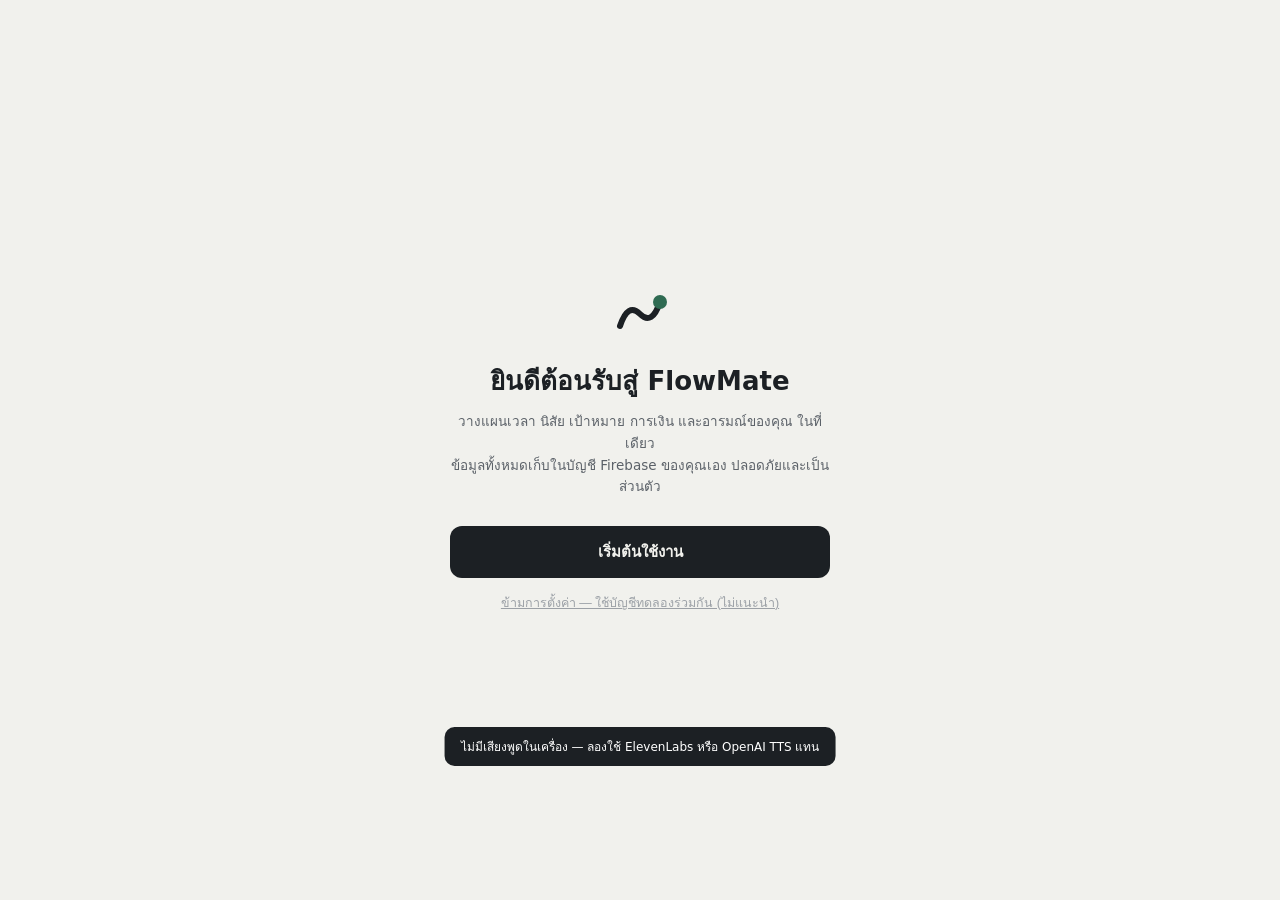
==== commit 24c4ddaf: "Add files via upload" ====
--- a/timeblock-v2.html
+++ b/timeblock-v2.html
@@ -49,6 +49,7 @@
 .card.active-block .tag{background:var(--card);}
 .card-details{font-size:12px;color:var(--ink-soft);margin-top:5px;}
 .card2{border-radius:18px;box-shadow:0 1px 2px rgba(28,32,36,.05);border-left:3px solid transparent;}
+.card2.src-habit{border-left-color:#8FBF6E;}
 .card2.src-project{border-left-color:#F5C242;}
 .card2-row{display:flex;align-items:center;gap:9px;}
 .card2-dot{width:8px;height:8px;border-radius:50%;flex-shrink:0;}
@@ -251,6 +252,12 @@
 .proj-dash{padding:4px 0 12px;}
 .progress-banner{background:linear-gradient(135deg,#1F6F5C,#164F42);border-radius:18px;padding:16px 18px;margin-bottom:16px;color:#fff;font-size:14px;font-weight:600;}
 .proj-summary-row{display:grid;grid-template-columns:repeat(3,1fr);gap:8px;margin-bottom:16px;}
+@keyframes streakPulse{0%,100%{opacity:1;transform:scale(1);}50%{opacity:.82;transform:scale(1.04);}}
+.streak-pulse{display:inline-block;animation:streakPulse 1.6s ease-in-out infinite;}
+.proj-mini-stats-row{display:grid;grid-template-columns:1fr 1fr;gap:10px;margin-bottom:16px;}
+.proj-mini-stat{background:var(--paper);border-radius:14px;padding:12px;text-align:center;}
+.proj-mini-stat-lbl{font-size:11px;color:var(--ink-soft);display:block;margin-bottom:2px;}
+.proj-mini-stat-val{font-family:ui-monospace,monospace;font-size:18px;font-weight:700;color:var(--ink);}
 .proj-sum-box{background:var(--card);border:0.5px solid var(--line);border-radius:12px;padding:10px 12px;text-align:center;}
 .proj-sum-box-highlight{background:var(--focus-soft);border-color:var(--focus-border);}
 .proj-sum-val{font-size:20px;font-weight:600;display:block;}
@@ -266,7 +273,7 @@
 .proj-win-title{font-size:12px;font-weight:600;color:var(--focus);margin:0 0 2px;}
 .proj-win-sub{font-size:11px;color:var(--focus);margin:0;opacity:.8;}
 .proj-edit-modal-body .field{margin-bottom:10px;}
-.proj-grid{display:block;}
+.proj-grid{display:grid;grid-template-columns:3fr 1fr;gap:16px;}
 .proj-col-label{font-size:11px;font-weight:700;color:var(--ink-soft);letter-spacing:0.4px;margin:0 0 10px;}
 .proj-card2{background:var(--card);border-radius:16px;padding:18px 20px;margin-bottom:12px;cursor:pointer;transition:opacity .2s;}
 .proj-card2.proj-dimmed{opacity:.5;}
@@ -278,40 +285,22 @@
 .proj-card2-bottom{display:flex;align-items:center;justify-content:space-between;gap:8px;flex-wrap:wrap;}
 .proj-card2-modepill{background:var(--focus-soft);color:#4C9A7A;font-size:11px;padding:4px 10px;border-radius:20px;display:inline-flex;align-items:center;gap:3px;flex-shrink:0;}
 .proj-card2-num{font-size:11px;color:var(--ink-muted);}
-/* ── Progress review ── */
-.progress-shell{max-width:736px;margin:0 auto;padding-bottom:16px;}
-.progress-toolbar{display:flex;align-items:center;justify-content:space-between;gap:10px;margin-bottom:14px;}
-.progress-period,.progress-modes{display:flex;gap:3px;background:var(--card);border:0.5px solid var(--line);border-radius:11px;padding:3px;overflow-x:auto;scrollbar-width:none;}
-.progress-period::-webkit-scrollbar,.progress-modes::-webkit-scrollbar{display:none;}
-.progress-chip{border:0;background:transparent;color:var(--ink-soft);font:inherit;font-size:11px;font-weight:600;padding:7px 11px;border-radius:8px;white-space:nowrap;cursor:pointer;}
-.progress-chip.active{background:var(--focus);color:#fff;box-shadow:0 1px 3px rgba(47,107,82,.18);}
-.progress-modes{margin-bottom:14px;width:100%;}
-.progress-modes .progress-chip{flex:1;}
-.progress-hero{background:linear-gradient(145deg,#2F6B52,#245640);color:#fff;border-radius:18px;padding:20px;margin-bottom:12px;display:grid;grid-template-columns:1fr auto;align-items:center;gap:18px;}
-.progress-eyebrow{font-size:10px;font-weight:700;letter-spacing:.7px;text-transform:uppercase;opacity:.72;margin:0 0 7px;}
-.progress-hero h2{font-size:19px;line-height:1.35;margin:0 0 6px;}
-.progress-hero p{font-size:12px;line-height:1.55;opacity:.78;margin:0;}
-.progress-score{width:78px;height:78px;border-radius:50%;display:grid;place-items:center;background:conic-gradient(#fff var(--score),rgba(255,255,255,.18) 0);position:relative;flex-shrink:0;}
-.progress-score:after{content:"";position:absolute;inset:6px;border-radius:50%;background:#2A6049;}
-.progress-score strong{position:relative;z-index:1;font-size:20px;}.progress-score span{font-size:10px;font-weight:500;}
-.progress-stat-grid{display:grid;grid-template-columns:repeat(3,1fr);gap:8px;margin-bottom:12px;}
-.progress-card{background:var(--card);border:0.5px solid var(--line);border-radius:16px;padding:15px;}
-.progress-stat strong{display:block;font-size:18px;margin-bottom:2px;}.progress-stat span{font-size:10.5px;color:var(--ink-soft);}
-.progress-section{margin-bottom:12px;}.progress-section-head{display:flex;align-items:end;justify-content:space-between;gap:10px;margin-bottom:12px;}
-.progress-section h3{font-size:14px;margin:0;}.progress-section-sub{font-size:10.5px;color:var(--ink-muted);margin:2px 0 0;}
-.progress-bars{height:126px;display:flex;align-items:end;gap:6px;padding-top:8px;}
-.progress-daybar{flex:1;min-width:0;height:100%;display:flex;align-items:end;justify-content:center;gap:2px;position:relative;padding-bottom:21px;}
-.progress-bar-plan,.progress-bar-actual{width:min(11px,42%);border-radius:4px 4px 2px 2px;min-height:2px;}.progress-bar-plan{background:var(--line);}.progress-bar-actual{background:var(--focus);}
-.progress-daybar label{position:absolute;bottom:0;font-size:9px;color:var(--ink-muted);white-space:nowrap;}
-.progress-legend{display:flex;gap:12px;font-size:10px;color:var(--ink-soft);}.progress-legend i{display:inline-block;width:7px;height:7px;border-radius:2px;margin-right:4px;}
-.progress-insights{display:grid;grid-template-columns:1fr 1fr;gap:8px;margin-bottom:12px;}.progress-insight{min-height:118px;}
-.progress-badge{display:inline-block;font-size:9px;font-weight:700;padding:4px 8px;border-radius:20px;background:var(--focus-soft);color:var(--focus);margin-bottom:9px;}
-.progress-badge.warn{background:#FFF3DE;color:#9A6A1C;}.progress-insight h4{font-size:13px;margin:0 0 5px;}.progress-insight p{font-size:11px;line-height:1.55;color:var(--ink-soft);margin:0;}
-.progress-list{display:flex;flex-direction:column;gap:8px;}.progress-row{display:flex;align-items:center;gap:10px;padding:10px 0;border-bottom:0.5px solid var(--line);}.progress-row:last-child{border-bottom:0;}
-.progress-row-main{min-width:0;flex:1;}.progress-row-title{font-size:12px;font-weight:600;white-space:nowrap;overflow:hidden;text-overflow:ellipsis;}.progress-row-meta{font-size:10px;color:var(--ink-soft);margin-top:2px;}.progress-row-value{text-align:right;font-size:12px;font-weight:700;white-space:nowrap;}
-.progress-review-btn{width:100%;border:0.5px solid var(--focus-border);background:var(--focus-soft);color:var(--focus);border-radius:13px;padding:12px;font:inherit;font-size:12px;font-weight:700;cursor:pointer;}
-.progress-review{display:none;margin-top:8px;}.progress-review.open{display:block;}.progress-empty{text-align:center;padding:28px 12px;color:var(--ink-soft);font-size:12px;}
-@media(max-width:600px){.progress-toolbar{align-items:stretch;flex-direction:column}.progress-period{align-self:flex-end}.progress-modes .progress-chip{flex:none}.progress-hero{grid-template-columns:1fr auto;padding:17px}.progress-hero h2{font-size:17px}.progress-stat-grid{grid-template-columns:repeat(3,1fr)}.progress-stat{padding:12px 9px}.progress-stat strong{font-size:16px}.progress-insights{grid-template-columns:1fr}.progress-bars{gap:3px}}
+.habit-panel{background:var(--card);border-radius:16px;padding:16px;display:flex;flex-direction:column;gap:14px;height:100%;}
+.habit-row-item+.habit-row-item{border-top:0.5px solid var(--line);padding-top:14px;}
+.habit-row-top{display:flex;align-items:center;justify-content:space-between;margin-bottom:6px;gap:6px;}
+.habit-row-name{display:flex;align-items:center;gap:6px;font-size:13px;font-weight:600;color:var(--ink);min-width:0;overflow:hidden;text-overflow:ellipsis;white-space:nowrap;}
+.habit-row-streak{font-size:10px;font-weight:700;color:var(--rest);display:flex;align-items:center;gap:2px;flex-shrink:0;cursor:pointer;}
+.habit-row-strip{display:flex;gap:3px;}
+.habit-row-strip span{flex:1;height:5px;border-radius:3px;background:var(--line);}
+.habit-row-strip span.on{background:#4C9A7A;}
+.gallery-popup-backdrop{position:fixed;inset:0;background:rgba(20,20,18,.45);backdrop-filter:blur(2px);display:none;align-items:center;justify-content:center;z-index:70;padding:20px;}
+.gallery-popup-backdrop.show{display:flex;}
+.gallery-popup{width:100%;max-width:480px;max-height:80vh;overflow-y:auto;background:var(--card);border-radius:20px;padding:24px;box-shadow:0 20px 60px rgba(0,0,0,.25);}
+.gallery-popup-head{display:flex;align-items:center;justify-content:space-between;margin-bottom:4px;}
+.gallery-popup-title{font-size:17px;font-weight:700;color:var(--ink);}
+.gallery-popup-close{width:28px;height:28px;border-radius:50%;background:var(--paper);border:none;display:flex;align-items:center;justify-content:center;font-size:13px;color:var(--ink-soft);cursor:pointer;flex-shrink:0;}
+.gallery-popup-sub{font-size:12px;color:var(--ink-muted);margin:0 0 18px;}
+.gallery-popup-footer{display:flex;gap:10px;margin-top:4px;}
 .confirm-popup-backdrop{position:fixed;inset:0;background:rgba(20,20,18,.45);backdrop-filter:blur(2px);display:flex;align-items:center;justify-content:center;z-index:200;padding:20px;opacity:0;pointer-events:none;transition:opacity .15s;}
 .confirm-popup-backdrop.show{opacity:1;pointer-events:auto;}
 .confirm-popup{width:100%;max-width:340px;background:var(--card);border-radius:20px;padding:24px;box-shadow:0 20px 60px rgba(0,0,0,.25);transform:scale(.96);transition:transform .15s;}
@@ -323,6 +312,40 @@
 .confirm-popup-btn{flex:1;border-radius:12px;padding:12px;font-size:13.5px;font-weight:600;cursor:pointer;font-family:inherit;border:none;}
 .confirm-popup-btn-cancel{background:var(--card);color:var(--ink);border:1px solid #EFEFEC;}
 .confirm-popup-btn-confirm{color:#fff;}
+.journal-card{background:var(--card);border-radius:16px;padding:16px;margin-bottom:14px;}
+.journal-card-title{font-size:13px;font-weight:700;color:var(--ink);margin:0 0 10px;}
+.journal-mood-row{display:flex;gap:6px;margin-bottom:10px;}
+.journal-mood-btn{flex:1;background:var(--paper);border:1.5px solid transparent;border-radius:12px;padding:9px 0;font-size:20px;cursor:pointer;transition:transform .1s;}
+.journal-mood-btn.picked{border-color:var(--focus);background:var(--focus-soft);transform:scale(1.08);}
+.journal-note{width:100%;border:0.5px solid var(--line);border-radius:10px;padding:9px 11px;font-size:12.5px;font-family:inherit;color:var(--ink);background:var(--paper);resize:vertical;min-height:52px;}
+.journal-saved-hint{font-size:10.5px;color:var(--ink-muted);margin:6px 0 0;text-align:right;opacity:0;transition:opacity .3s;}
+.journal-saved-hint.show{opacity:1;}
+.mood-strip{display:flex;gap:3px;}
+.mood-strip span{flex:1;height:20px;border-radius:4px;background:var(--line);display:flex;align-items:center;justify-content:center;font-size:11px;}
+.expense-card{background:var(--card);border-radius:16px;padding:16px;margin-bottom:14px;}
+.expense-card-top{display:flex;align-items:center;justify-content:space-between;margin-bottom:12px;}
+.expense-card-title{font-size:13px;font-weight:700;color:var(--ink);}
+.expense-add-btn{border:none;background:var(--ink);color:#fff;font-size:11px;font-weight:600;padding:6px 12px;border-radius:20px;cursor:pointer;}
+.expense-total{font-size:24px;font-weight:700;color:var(--ink);margin:0 0 12px;}
+.expense-cat-row{display:flex;align-items:center;gap:8px;margin-bottom:8px;font-size:12px;}
+.expense-cat-name{width:74px;flex-shrink:0;color:var(--ink-soft);}
+.expense-cat-bar-wrap{flex:1;height:8px;background:var(--paper);border-radius:4px;overflow:hidden;}
+.expense-cat-bar{height:100%;border-radius:4px;background:var(--focus);}
+.expense-cat-amt{width:64px;flex-shrink:0;text-align:right;color:var(--ink);font-weight:600;}
+.expense-recent-item{display:flex;align-items:center;justify-content:space-between;padding:7px 0;border-top:0.5px solid var(--line);font-size:12px;}
+.expense-recent-item:first-child{border-top:none;}
+.expense-cat-chip{background:var(--paper);border:1.5px solid transparent;border-radius:20px;padding:7px 4px;font-size:11px;cursor:pointer;text-align:center;}
+.expense-cat-chip.picked{border-color:var(--focus);background:var(--focus-soft);}
+.expense-cat-grid{display:grid;grid-template-columns:repeat(4,1fr);gap:6px;margin-bottom:12px;}
+.event-diamond{width:5px;height:5px;background:var(--rest);transform:rotate(45deg);flex-shrink:0;}
+.event-legend{display:flex;gap:12px;font-size:11px;color:var(--ink-soft);margin-bottom:10px;}
+.event-legend-item{display:flex;align-items:center;gap:4px;}
+.event-legend-dot{width:4px;height:4px;border-radius:50%;background:var(--focus);}
+.upcoming-events-card{background:var(--card);border-radius:16px;padding:14px 16px;margin-bottom:14px;}
+.upcoming-event-row{display:flex;gap:10px;align-items:center;padding:7px 0;}
+.upcoming-event-date{font-family:ui-monospace,monospace;font-size:11.5px;color:var(--ink-soft);width:52px;flex-shrink:0;}
+.upcoming-event-title{font-size:13px;color:var(--ink);flex:1;}
+.upcoming-event-del{background:none;border:none;color:var(--ink-muted);cursor:pointer;font-size:14px;padding:2px 6px;}
 
 /* Desktop: give the calendar more breathing room */
 @media (min-width: 900px){
@@ -366,191 +389,20 @@
   .light-year-grid{grid-template-columns:repeat(4,1fr);}
 }
 
-/* ── Unified premium popup system ── */
-:root{
-  --popup-radius:22px;
-  --popup-shadow:0 24px 70px rgba(28,32,36,.18),0 3px 14px rgba(28,32,36,.08);
-  --popup-backdrop:rgba(24,27,25,.42);
-}
-html[data-theme="dark"]{
-  --popup-shadow:0 28px 80px rgba(0,0,0,.48),0 3px 16px rgba(0,0,0,.28);
-  --popup-backdrop:rgba(4,6,5,.66);
-}
-.overlay,.day-modal-overlay,.pomo-full-overlay,.confirm-popup-backdrop{
-  background:var(--popup-backdrop);
-  -webkit-backdrop-filter:blur(8px) saturate(.9);
-  backdrop-filter:blur(8px) saturate(.9);
-}
-.overlay.show,.day-modal-overlay.show,.pomo-full-overlay.show{
-  animation:popupFadeIn .18s ease-out both;
-}
-.modal,.day-modal,.pomo-full-panel,.confirm-popup{
-  background:var(--card);
-  border:1px solid color-mix(in srgb,var(--line) 76%,transparent);
-  border-radius:var(--popup-radius);
-  box-shadow:var(--popup-shadow);
-  overflow:hidden;
-}
-.overlay.show .modal,.day-modal-overlay.show .day-modal,.pomo-full-overlay.show .pomo-full-panel{
-  animation:popupLiftIn .22s cubic-bezier(.2,.8,.2,1) both;
-}
-.modal{max-width:456px;max-height:min(86dvh,760px);}
-.day-modal{max-width:456px;max-height:min(78dvh,680px);}
-.pomo-full-panel{max-width:366px;padding:22px;}
-.modal-head{
-  min-height:58px;
-  padding:16px 20px 13px;
-  border-bottom:1px solid var(--line);
-  background:color-mix(in srgb,var(--card) 94%,var(--paper));
-  margin:0;
-}
-.modal-head h2{
-  font-size:16px;
-  line-height:1.35;
-  font-weight:650;
-  letter-spacing:-.012em;
-}
-.modal-close{
-  width:32px;
-  height:32px;
-  padding:0;
-  display:grid;
-  place-items:center;
-  flex:0 0 auto;
-  border:1px solid var(--line);
-  border-radius:50%;
-  background:var(--paper);
-  color:var(--ink-soft);
-  font-size:14px;
-  line-height:1;
-  transition:background .15s,border-color .15s,color .15s,transform .15s;
-}
-.modal-close:hover{background:var(--focus-soft);border-color:var(--focus-border);color:var(--focus);}
-.modal-close:active{transform:scale(.94);}
-.modal-body{padding:18px 20px 20px;scrollbar-width:thin;scrollbar-color:var(--line-strong) transparent;}
-.modal-foot{
-  padding:12px 20px calc(12px + env(safe-area-inset-bottom));
-  border-top:1px solid var(--line);
-  background:color-mix(in srgb,var(--card) 94%,var(--paper));
-}
-.modal-actions,.confirm-popup-actions,.pomo-full-actions{gap:10px;}
-.field{margin-bottom:14px;}
-.field label{font-size:11.5px;font-weight:550;color:var(--ink-soft);margin-bottom:6px;}
-.field input,.field select,.field textarea,#newHarshPhrase{
-  min-height:42px;
-  border:1px solid var(--line);
-  border-radius:12px;
-  padding:10px 12px;
-  background:color-mix(in srgb,var(--paper) 72%,var(--card));
-  outline:none;
-  transition:border-color .15s,box-shadow .15s,background .15s;
-}
-.field textarea{min-height:88px;resize:vertical;}
-.field input:focus,.field select:focus,.field textarea:focus,#newHarshPhrase:focus{
-  border-color:var(--focus);
-  background:var(--card);
-  box-shadow:0 0 0 3px var(--focus-border);
-}
-.mode-grid{gap:8px;}
-.mode-grid button,.day-chip,.checkrow{
-  border:1px solid var(--line);
-  border-radius:12px;
-  background:color-mix(in srgb,var(--paper) 72%,var(--card));
-}
-.mode-grid button{min-height:42px;padding:9px 10px;transition:all .15s;}
-.mode-grid button:hover{border-color:var(--line-strong);background:var(--card);}
-.mode-grid button.picked,.day-chip.picked{background:var(--focus);border-color:var(--focus);color:#fff;box-shadow:0 5px 14px rgba(47,107,82,.18);}
-.btn-primary,.btn-secondary,.confirm-popup-btn{
-  min-height:44px;
-  border-radius:12px;
-  padding:11px 14px;
-  font-size:13px;
-  font-weight:600;
-  transition:transform .12s,opacity .12s,box-shadow .15s;
-}
-.btn-primary{background:var(--focus);color:#fff;box-shadow:0 5px 14px rgba(47,107,82,.16);}
-.btn-secondary,.confirm-popup-btn-cancel{background:var(--card);color:var(--ink);border:1px solid var(--line);}
-.btn-primary:hover{box-shadow:0 7px 18px rgba(47,107,82,.22);}
-.btn-primary:active,.btn-secondary:active,.confirm-popup-btn:active{transform:translateY(1px);opacity:.9;}
-.day-popup-row{padding:11px 10px;margin:0 -10px;border-radius:12px;border-bottom:0;transition:background .15s;}
-.day-popup-row+.day-popup-row{border-top:1px solid var(--line);}
-.day-popup-row:hover{background:var(--paper);}
-.day-popup-row.is-active{padding:11px 10px;background:var(--focus-soft);}
-.day-popup-title{font-size:13.5px;font-weight:600;}
-.day-popup-meta{font-size:11.5px;margin-top:2px;}
-.confirm-popup{max-width:356px;padding:24px;}
-.confirm-popup-backdrop{transition:opacity .18s ease;}
-.confirm-popup-backdrop.show .confirm-popup{animation:popupLiftIn .2s cubic-bezier(.2,.8,.2,1) both;}
-.confirm-popup-icon{width:46px;height:46px;margin-bottom:16px;font-size:19px;}
-.confirm-popup-title{font-size:16px;font-weight:650;line-height:1.4;letter-spacing:-.01em;}
-.confirm-popup-msg{font-size:12.5px;color:var(--ink-soft);line-height:1.65;margin-bottom:22px;}
-.confirm-popup-btn-confirm{box-shadow:0 5px 14px rgba(28,32,36,.13);}
-.pomo-full-overlay{padding:18px;}
-.pomo-full-title{font-size:16px;font-weight:650;letter-spacing:-.01em;}
-.pomo-full-ring-wrap{width:230px;height:230px;}
-#ttsToast{
-  border:1px solid rgba(255,255,255,.12);
-  border-radius:14px;
-  padding:11px 16px;
-  background:color-mix(in srgb,var(--ink) 94%,transparent);
-  box-shadow:0 12px 34px rgba(0,0,0,.2);
-  -webkit-backdrop-filter:blur(10px);
-  backdrop-filter:blur(10px);
-}
-@keyframes popupFadeIn{from{opacity:0}to{opacity:1}}
-@keyframes popupLiftIn{from{opacity:0;transform:translateY(12px) scale(.985)}to{opacity:1;transform:translateY(0) scale(1)}}
-@media (max-width:599px){
-  .overlay,.day-modal-overlay{align-items:flex-end;padding:0;}
-  .modal,.day-modal{
-    width:100%;
-    max-width:none;
-    max-height:91dvh;
-    border-width:1px 0 0;
-    border-radius:24px 24px 0 0;
-    box-shadow:0 -12px 40px rgba(28,32,36,.16);
-  }
-  .modal-handle{display:block;width:36px;height:4px;border-radius:4px;background:var(--line-strong);margin:8px auto 0;flex:0 0 auto;}
-  .modal-head{min-height:52px;padding:11px 16px 12px;}
-  .modal-body{padding:16px;}
-  .modal-foot{padding:10px 16px calc(10px + env(safe-area-inset-bottom));}
-  .confirm-popup-backdrop{align-items:center;padding:20px;}
-  .confirm-popup-actions{flex-direction:column-reverse;}
-  .confirm-popup-btn{width:100%;}
-  .pomo-full-panel{border-radius:24px;}
-  .row2{gap:10px;}
-}
-@media (prefers-reduced-motion:reduce){
-  .overlay.show,.day-modal-overlay.show,.pomo-full-overlay.show,
-  .overlay.show .modal,.day-modal-overlay.show .day-modal,
-  .pomo-full-overlay.show .pomo-full-panel,.confirm-popup-backdrop.show .confirm-popup{animation:none;}
-}
-
-/* Premium Task editor */
-#goalOverlay .goal-modal{max-width:570px;border-radius:24px;}
-.goal-task-card{display:grid;grid-template-columns:44px minmax(0,1fr) 38px;gap:12px;padding:14px;margin-bottom:10px;border:1px solid var(--line);border-radius:16px;background:color-mix(in srgb,var(--paper) 55%,var(--card));transition:border-color .15s,box-shadow .15s;}
-.goal-task-card:focus-within{border-color:var(--focus-border);box-shadow:0 0 0 3px color-mix(in srgb,var(--focus) 8%,transparent);}
-.goal-task-icon{width:44px;height:44px;display:grid;place-items:center;border:1px solid var(--focus-border);border-radius:13px;background:var(--focus-soft);color:var(--focus);cursor:pointer;padding:0;}
-.goal-task-icon:hover{border-color:var(--focus);}
-.goal-task-fields{min-width:0;}
-.goal-task-title{width:100%;min-height:42px!important;margin:0 0 9px!important;padding:9px 11px!important;border:1px solid var(--line)!important;border-radius:11px!important;background:var(--card)!important;font-size:13.5px!important;font-weight:580;}
-.goal-task-meta{display:grid;grid-template-columns:minmax(150px,1fr);gap:9px;}
-.goal-task-meta-field label{display:block;margin:0 0 5px;font-size:10.5px;font-weight:550;color:var(--ink-muted);}
-.goal-task-meta-field input{width:100%;height:38px;min-height:38px;border:1px solid var(--line);border-radius:10px;background:var(--card);color:var(--ink);padding:7px 9px;font:inherit;font-size:12px;}
-.goal-task-actions{display:flex;flex-direction:column;align-items:center;justify-content:space-between;gap:8px;}
-.goal-task-done,.goal-task-remove,.goal-task-schedule{width:34px;height:34px;display:grid;place-items:center;border:1px solid var(--line);border-radius:10px;background:var(--card);color:var(--ink-soft);cursor:pointer;padding:0;}
-.goal-task-done input{width:17px;height:17px;accent-color:var(--focus);}
-.goal-task-schedule{color:var(--focus);}
-.goal-task-remove:hover{border-color:color-mix(in srgb,var(--danger) 35%,var(--line));color:var(--danger);}
-.goal-task-add{min-height:46px;border:1.5px dashed var(--focus-border)!important;background:var(--focus-soft)!important;color:var(--focus)!important;font-weight:650;}
-.goal-task-empty{padding:20px 14px;border:1px dashed var(--line-strong);border-radius:14px;text-align:center;color:var(--ink-muted);font-size:12px;line-height:1.6;}
-@media (max-width:599px){
-  #goalOverlay .goal-modal{border-radius:24px 24px 0 0;}
-  .goal-task-card{grid-template-columns:44px minmax(0,1fr);padding:12px;}
-  .goal-task-actions{grid-column:1/-1;flex-direction:row;justify-content:flex-end;border-top:1px solid var(--line);padding-top:10px;}
-  .goal-task-meta{grid-template-columns:1fr;}
-}
-
-
+
+@media (max-width:360px){
+  .app-head h1{font-size:17px;}
+  .proj-summary-row,.proj-mini-stats-row{gap:6px;}
+  .proj-sum-val{font-size:16px;}
+  .proj-sum-lbl{font-size:10px;}
+  .expense-cat-grid{grid-template-columns:repeat(3,1fr);}
+  .expense-cat-chip{font-size:10px;padding:6px 3px;}
+  .plan-view-tabs .plan-view-tab,.tab-btn span{font-size:11px;}
+  .mode-grid button{font-size:11px;padding:8px 2px;}
+  .proj-grid{gap:10px;}
+  .habit-panel{padding:12px;}
+  .journal-mood-btn{font-size:17px;padding:7px 0;}
+}
 </style>
 </head>
 <body>
@@ -564,6 +416,18 @@
     <button class="day-nav-btn" id="nextDayBtn">›</button>
   </div>
   <button class="add-btn" id="openAddBtn">+ เพิ่ม time block</button>
+  <div class="journal-card" id="journalCard">
+    <p class="journal-card-title">มองย้อนวันนี้ — รู้สึกยังไงบ้าง</p>
+    <div class="journal-mood-row" id="journalMoodRow">
+      <button type="button" class="journal-mood-btn" data-mood="1">😞</button>
+      <button type="button" class="journal-mood-btn" data-mood="2">😐</button>
+      <button type="button" class="journal-mood-btn" data-mood="3">🙂</button>
+      <button type="button" class="journal-mood-btn" data-mood="4">😄</button>
+      <button type="button" class="journal-mood-btn" data-mood="5">🤩</button>
+    </div>
+    <textarea class="journal-note" id="journalNote" placeholder="จดสั้นๆ เผื่ออยากย้อนดูทีหลัง (ไม่บังคับ)"></textarea>
+    <p class="journal-saved-hint" id="journalSavedHint">บันทึกแล้ว ✓</p>
+  </div>
   <div style="margin-bottom:10px"><button class="view-toggle" id="viewModeToggle">ดูแบบสัปดาห์</button></div>
   <div id="blocksList"></div>
 </div>
@@ -584,6 +448,8 @@
   </div>
 
   <div class="plan-highlight-card" id="planHighlightCard"></div>
+  <div id="upcomingEventsCard"></div>
+  <button type="button" class="btn-secondary" id="openEventAddBtn" style="width:100%;margin-bottom:12px;">+ เพิ่มเหตุการณ์สำคัญ</button>
 
   <div class="plan-grid">
     <!-- Lightweight week/month/year calendar -->
@@ -600,6 +466,20 @@
       </div>
       <div id="lightMonthGrid" class="light-month-grid" style="display:none;"></div>
       <div id="lightYearGrid" class="light-year-grid" style="display:none;"></div>
+    </div>
+  </div>
+</div>
+
+<!-- ADD EVENT MODAL -->
+<div class="overlay" id="eventOverlay">
+  <div class="modal">
+    <div class="modal-handle"></div>
+    <div class="modal-head"><h2>เพิ่มเหตุการณ์สำคัญ</h2><button class="modal-close" onclick="document.getElementById('eventOverlay').classList.remove('show')">✕</button></div>
+    <div class="modal-body">
+      <div class="field"><label>ชื่อเหตุการณ์</label><input type="text" id="ev_title" placeholder="เช่น วันเกิดแม่"></div>
+      <div class="field"><label>วันที่</label><input type="date" id="ev_date"></div>
+      <div class="checkrow"><span>เกิดขึ้นซ้ำทุกปี (เช่น วันเกิด, ครบรอบ)</span><input type="checkbox" id="ev_repeat" checked></div>
+      <button class="btn-primary" id="eventSaveBtn" style="width:100%;">บันทึกเหตุการณ์</button>
     </div>
   </div>
 </div>
@@ -652,27 +532,22 @@
   </div>
 </div>
 
-<!-- Block result modal -->
+<!-- Count amount confirm modal -->
 <div class="overlay" id="countConfirmOverlay">
   <div class="modal">
     <div class="modal-handle"></div>
     <div class="modal-head">
-      <h2 id="countConfirmTitle">บันทึกผล</h2>
+      <h2 id="countConfirmTitle">ทำได้เท่าไหร่</h2>
       <button class="modal-close" onclick="document.getElementById('countConfirmOverlay').classList.remove('show')">✕</button>
     </div>
     <div class="modal-body">
-      <div class="field" id="resultActualMinutesRow">
-        <label>โฟกัสจริง (นาที)</label>
-        <input type="number" id="resultActualMinutes" min="0" step="0.1">
-      </div>
-      <div class="field" id="resultCountAchievedRow" style="display:none">
-        <label>ทำได้ (<span id="resultCountUnitLabel"></span>)</label>
-        <input type="number" id="resultCountAchieved" min="0" step="0.1">
-      </div>
-    </div>
-    <div class="modal-foot" style="display:flex;gap:10px">
-      <button class="btn-secondary" id="resultNeedsMoreBtn" style="flex:1">ทำต่อ</button>
-      <button class="btn-primary" id="countConfirmBtn" style="flex:1">เสร็จแล้ว</button>
+      <div class="field">
+        <label id="countConfirmLabel">จำนวน</label>
+        <input type="number" id="countConfirmInput" min="0" step="0.1">
+      </div>
+    </div>
+    <div class="modal-foot">
+      <button class="btn-primary" id="countConfirmBtn" style="width:100%">บันทึก</button>
     </div>
   </div>
 </div>
@@ -817,17 +692,68 @@
   </div>
 </div>
 
+<!-- EXPENSE QUICK-ADD MODAL -->
+<div class="overlay" id="expenseOverlay">
+  <div class="modal">
+    <div class="modal-handle"></div>
+    <div class="modal-head"><h2>เพิ่มรายจ่าย</h2><button class="modal-close" onclick="document.getElementById('expenseOverlay').classList.remove('show')">✕</button></div>
+    <div class="modal-body">
+      <div class="field"><label>จำนวนเงิน (บาท)</label><input type="number" id="exp_amount" min="0" step="1" placeholder="เช่น 120" inputmode="decimal"></div>
+      <div class="field"><label>หมวดหมู่</label>
+        <div class="expense-cat-grid" id="expCatGrid">
+          <button type="button" class="expense-cat-chip" data-cat="food">🍜 อาหาร</button>
+          <button type="button" class="expense-cat-chip" data-cat="transport">🚗 เดินทาง</button>
+          <button type="button" class="expense-cat-chip" data-cat="shopping">🛍 ช้อปปิ้ง</button>
+          <button type="button" class="expense-cat-chip" data-cat="bills">🏠 บิล/ที่พัก</button>
+          <button type="button" class="expense-cat-chip" data-cat="health">💊 สุขภาพ</button>
+          <button type="button" class="expense-cat-chip" data-cat="fun">🎬 บันเทิง</button>
+          <button type="button" class="expense-cat-chip" data-cat="other">📦 อื่นๆ</button>
+        </div>
+      </div>
+      <div class="field"><label>วันที่</label><input type="date" id="exp_date"></div>
+      <div class="field"><label>โน้ต (ไม่บังคับ)</label><input type="text" id="exp_note" placeholder="เช่น ข้าวกลางวันกับเพื่อน"></div>
+      <button class="btn-primary" id="expenseSaveBtn" style="width:100%;">บันทึกรายจ่าย</button>
+    </div>
+  </div>
+</div>
+
 <!-- PAGE: Goals -->
 <div class="page" id="page-projects">
   <div class="app-head"><h1>เป้าหมาย</h1><span class="clock" id="clockNow3"></span></div>
   <p class="section-label" style="margin-top:0">ความคืบหน้าเป้าหมาย</p>
   <div class="proj-dash" id="projDash"></div>
-  <button class="add-btn" id="openProjAddBtn" style="margin-top:16px;margin-bottom:0;">+ เพิ่มเป้าหมาย</button>
+  <div class="proj-grid" style="margin-top:16px;">
+    <button class="add-btn" id="openProjAddBtn" style="margin-bottom:0;">+ เพิ่มเป้าหมาย</button>
+    <button class="btn-secondary" id="openHabitGalleryBtn" style="white-space:nowrap;">🎓 Habit Gallery</button>
+  </div>
+</div>
+
+<!-- HABIT GALLERY POPUP -->
+<div class="gallery-popup-backdrop" id="habitGalleryPopupBackdrop">
+  <div class="gallery-popup" id="habitGalleryPopup">
+    <div class="gallery-popup-head">
+      <div class="gallery-popup-title">🎓 Habit Gallery</div>
+      <button type="button" class="gallery-popup-close" id="habitGalleryPopupCloseBtn">✕</button>
+    </div>
+    <p class="gallery-popup-sub">เลือกนิสัยสำเร็จรูปเพิ่มเข้าเร็วๆ</p>
+    <div id="habitGalleryChips"></div>
+    <div id="habitGalleryConfig" style="display:none;background:var(--paper);border:0.5px solid var(--line);border-radius:16px;padding:14px;margin-top:4px;margin-bottom:16px;"></div>
+    <div class="gallery-popup-footer">
+      <button type="button" class="btn-secondary" id="habitGalleryPopupCancelBtn" style="flex:1;">ยกเลิก</button>
+      <button type="button" class="btn-primary" id="habitGalleryConfirmBtn" style="flex:2;display:none;">เพิ่มนิสัยที่เลือก</button>
+    </div>
+  </div>
 </div>
 
 <!-- PAGE: Progress -->
 <div class="page" id="page-progress">
   <div class="app-head"><h1>พัฒนาการ</h1><span class="clock" id="clockNow4"></span></div>
+  <div class="plan-view-tabs">
+    <button id="progViewOverviewBtn" class="plan-view-tab plan-view-tab-active" onclick="setProgressViewMode('overview')">ภาพรวม</button>
+    <button id="progViewHabitBtn" class="plan-view-tab" onclick="setProgressViewMode('habit')">นิสัย</button>
+    <button id="progViewFinanceBtn" class="plan-view-tab" onclick="setProgressViewMode('finance')">การเงิน</button>
+    <button id="progViewMindBtn" class="plan-view-tab" onclick="setProgressViewMode('mind')">ใจ</button>
+  </div>
   <div id="progressDash"></div>
 </div>
 
@@ -885,7 +811,6 @@
       <div class="field"><label>วันที่</label><input type="date" id="f_date"></div>
       <div class="row2"><div class="field"><label>เริ่ม</label><input type="time" id="f_start"></div><div class="field"><label>จบ</label><input type="time" id="f_end"></div></div>
       <div class="field"><label>ผูกกับเป้าหมาย</label><select id="f_goalId"></select></div>
-      <div class="field"><label>ผูกกับ Task</label><select id="f_taskId"></select></div>
       <div class="field" id="f_countAmountRow" style="display:none;"><label>จำนวนต่อครั้ง (<span id="f_countUnitLabel"></span>)</label><input type="number" id="f_countAmount" min="0" step="0.1" placeholder="เช่น 5"></div>
       <label style="font-size:12px;color:var(--ink-soft);display:block;margin-bottom:6px">โหมด pomodoro</label>
       <div class="mode-grid" id="modeGrid">
@@ -893,7 +818,6 @@
         <button type="button" data-mode="classic">classic 25/5</button>
         <button type="button" data-mode="deep">deep work 50/10</button>
         <button type="button" data-mode="long">long focus 90/15</button>
-        <button type="button" data-mode="stopwatch">จับเวลา</button>
         <button type="button" data-mode="custom" style="grid-column:span 2">กำหนดเอง</button>
       </div>
       <div class="row2" id="customRow" style="display:none;margin-bottom:11px">
@@ -928,13 +852,13 @@
 
 <!-- GOAL MODAL -->
 <div class="overlay" id="goalOverlay">
-  <div class="modal goal-modal">
+  <div class="modal">
     <div class="modal-handle"></div>
-    <div class="modal-head"><h2 id="goalModalTitle">Goal ใหม่</h2><button class="modal-close" id="goalCancelBtn">✕</button></div>
+    <div class="modal-head"><h2 id="goalModalTitle">โปรเจกต์ใหม่</h2><button class="modal-close" id="goalCancelBtn">✕</button></div>
     <div class="modal-body">
       <div class="row2">
         <div class="field" style="flex:0 0 64px"><label>ไอคอน</label><button type="button" id="g_iconBtn" style="width:100%;height:42px;border:0.5px solid var(--line);border-radius:10px;background:var(--paper);font-size:20px;display:flex;align-items:center;justify-content:center;cursor:pointer;padding:0;"><span id="g_iconPreview">📌</span></button><input type="hidden" id="g_emoji" value="📌"></div>
-        <div class="field"><label>ชื่อ Goal</label><input type="text" id="g_title" placeholder="เช่น Ebook เทรด"></div>
+        <div class="field"><label>ชื่อโปรเจกต์</label><input type="text" id="g_title" placeholder="เช่น Ebook เทรด"></div>
       </div>
       <div class="row2">
         <div class="field"><label>หมวดหมู่</label>
@@ -979,8 +903,11 @@
         <div class="field" id="g_unitCustomField" style="display:none;"><label>หน่วย (กำหนดเอง)</label><input type="text" id="g_unitCustom" placeholder="เช่น หน้า, บท, ตอน"></div>
         <p style="font-size:11px;color:var(--ink-soft);margin:-6px 0 10px">% จะคำนวณจากจำนวนที่สะสมได้จาก time block ที่ผูกไว้และทำเสร็จแล้ว</p>
       </div>
-      <div id="goalModeProjectFields" style="display:none;"></div>
-      <div class="field"><label>Tasks</label><p style="font-size:12px;color:var(--ink-soft);margin:-2px 0 10px;">เพิ่มสิ่งที่ต้องทำสำหรับเป้าหมายนี้</p><div id="goalTaskList" style="margin-bottom:8px;"></div><button type="button" id="addGoalTaskBtn" class="btn-secondary goal-task-add" style="width:100%;">＋ เพิ่ม Task</button></div>
+      <div id="goalModeProjectFields" style="display:none;">
+        <p style="font-size:11px;color:var(--ink-soft);margin:0 0 10px">% จะคำนวณจากจำนวน milestone ที่ติ๊กเสร็จ เทียบกับทั้งหมด</p>
+        <div id="projectSubtaskList" style="margin-bottom:8px;"></div>
+        <button type="button" id="addSubtaskBtn" class="btn-secondary" style="width:100%;">+ เพิ่ม milestone</button>
+      </div>
     </div>
     <div class="modal-foot"><div class="modal-actions"><button class="btn-secondary" id="goalDeleteBtn" style="display:none;color:var(--danger)">ลบ</button><button class="btn-primary" id="goalSaveBtn" style="flex:2">บันทึก</button></div></div>
   </div>
@@ -1152,194 +1079,12 @@
 <script src="https://cdn.jsdelivr.net/npm/firebase@10.14.0/firebase-app-compat.js"></script>
 <script src="https://cdn.jsdelivr.net/npm/firebase@10.14.0/firebase-firestore-compat.js"></script>
 <script src="https://cdn.jsdelivr.net/npm/firebase@10.14.0/firebase-auth-compat.js"></script>
-<script>
-(function (root, factory) {
-  const api = factory();
-
-  if (typeof module === 'object' && module.exports) {
-    module.exports = api;
-  }
-
-  root.FlowMateCore = api;
-})(globalThis, function () {
-  const SCHEMA_VERSION = 4;
-
-  function normalizeNumber(value) {
-    return Number.isFinite(value) && value >= 0 ? value : 0;
-  }
-
-  function createTask(input) {
-    const source = input || {};
-
-    return {
-      id: String(source.id ?? ''),
-      title: String(source.title ?? '').trim(),
-      done: Boolean(source.done),
-      completedAt: source.completedAt ?? null,
-      due: String(source.due ?? ''),
-      targetCount: normalizeNumber(source.targetCount),
-      icon: String(source.icon ?? ''),
-      iconManual: Boolean(source.iconManual),
-    };
-  }
-
-  function createBlockFromTask(task, goalId, schedule) {
-    const sourceTask = task || {};
-    const sourceSchedule = schedule || {};
-
-    return Object.assign({}, sourceSchedule, {
-      title: String(sourceTask.title ?? '').trim(),
-      goalId: String(goalId ?? ''),
-      taskId: String(sourceTask.id ?? ''),
-      mode: 'none',
-      status: 'planned',
-      completed: null,
-      actualFocusSeconds: 0,
-    });
-  }
-
-  function recordBlockResult(block, result) {
-    const sourceBlock = block || {};
-    const sourceResult = result || {};
-    const merged = Object.assign({}, sourceBlock);
-
-    ['actualFocusSeconds', 'countAchieved'].forEach(function (key) {
-      if (Object.prototype.hasOwnProperty.call(sourceResult, key)) {
-        merged[key] = normalizeNumber(sourceResult[key]);
-      }
-    });
-    if (Object.prototype.hasOwnProperty.call(sourceResult, 'status')) {
-      merged.status = sourceResult.status;
-    }
-    return merged;
-  }
-
-  function isRecord(value) {
-    return value !== null && typeof value === 'object' && !Array.isArray(value);
-  }
-
-  function normalizeMode(goal) {
-    if (goal.mode === 'time' || goal.mode === 'count' || goal.mode === 'project') {
-      return goal.mode;
-    }
-
-    if (goal.mode === 'task') {
-      return 'project';
-    }
-
-    return Number(goal.targetHours) > 0 ? 'time' : 'project';
-  }
-
-  function migrateState(rawState) {
-    if (isRecord(rawState) && rawState.schemaVersion === SCHEMA_VERSION) {
-      return { state: rawState, migrated: false, removedHabitCount: 0 };
-    }
-
-    const source = isRecord(rawState) ? rawState : {};
-    const sourceGoals = Array.isArray(source.goals) ? source.goals : [];
-    const sourceBlocks = Array.isArray(source.blocks) ? source.blocks : [];
-    let removedHabitCount = 0;
-    const goals = sourceGoals.reduce(function (migratedGoals, goal) {
-      if (!isRecord(goal)) {
-        return migratedGoals;
-      }
-
-      if (goal.mode === 'habit') {
-        removedHabitCount += 1;
-        return migratedGoals;
-      }
-
-      const rawTasks = goal.tasks || goal.subtasks || [];
-      const taskSource = Array.isArray(rawTasks) ? rawTasks : [];
-      migratedGoals.push(Object.assign({}, goal, {
-        mode: normalizeMode(goal),
-        tasks: taskSource.map(createTask),
-      }));
-      return migratedGoals;
-    }, []);
-    const blocks = sourceBlocks.filter(isRecord).map(function (block) {
-      return Object.assign({}, block, {
-        taskId: typeof block.taskId === 'string' ? block.taskId : '',
-      });
-    });
-
-    return {
-      state: {
-        schemaVersion: SCHEMA_VERSION,
-        goals: goals,
-        blocks: blocks,
-        timerState: isRecord(source.timerState) ? source.timerState : {},
-        prevActiveId: typeof source.prevActiveId === 'string' ? source.prevActiveId : null,
-        stats: isRecord(source.stats) && isRecord(source.stats.byDate) ? source.stats : { byDate: {} },
-      },
-      migrated: true,
-      removedHabitCount: removedHabitCount,
-    };
-  }
-
-  function calculateGoalProgress(goal, tasks, blocks) {
-    const sourceGoal = goal || {};
-    const mode = sourceGoal.mode;
-    const goalBlocks = (blocks || []).filter(function (block) {
-      return block && block.goalId === sourceGoal.id;
-    });
-    const goalTasks = Array.isArray(tasks) ? tasks : [];
-    let logged = 0;
-    let target = normalizeNumber(sourceGoal.target);
-    let unit = '';
-    let tasksDone = 0;
-    let tasksTotal = 0;
-
-    if (mode === 'project') {
-      tasksTotal = goalTasks.length;
-      tasksDone = goalTasks.filter(function (task) {
-        return task && task.done;
-      }).length;
-      logged = tasksDone;
-      target = tasksTotal;
-      unit = 'tasks';
-    } else if (mode === 'time') {
-      const seconds = goalBlocks.reduce(function (total, block) {
-        return total + normalizeNumber(block.actualFocusSeconds);
-      }, 0);
-      logged = Math.round((seconds / 3600) * 100) / 100;
-      unit = 'hours';
-    } else if (mode === 'count') {
-      logged = goalBlocks.reduce(function (total, block) {
-        return total + normalizeNumber(block.countAchieved);
-      }, 0);
-      unit = String(sourceGoal.unit ?? '');
-    }
-
-    return {
-      mode: mode,
-      pct: target === 0 ? 0 : Math.min(100, Math.round((logged / target) * 100)),
-      logged: logged,
-      target: target,
-      unit: unit,
-      tasksDone: tasksDone,
-      tasksTotal: tasksTotal,
-    };
-  }
-
-  return {
-    SCHEMA_VERSION: SCHEMA_VERSION,
-    createTask: createTask,
-    createBlockFromTask: createBlockFromTask,
-    calculateGoalProgress: calculateGoalProgress,
-    migrateState: migrateState,
-    recordBlockResult: recordBlockResult,
-  };
-});
-
-</script>
 <script>
 const SK="tbv3_state",CK="tbv3_cloud",VK="tbv3_voice",MK="tbv3_mascot",PK="tbv3_phonecatch";
 const MODES={classic:{focus:25,break:5},deep:{focus:50,break:10},long:{focus:90,break:15}};
-let goals=[{id:"g1",title:"ปิดโปรเจกต์ Q3",tasks:[],_isProject:true}],blocks=[],stats={byDate:{}},timerState={};
+let goals=[{id:"g1",title:"ปิดโปรเจกต์ Q3",_isProject:true}],blocks=[],stats={byDate:{}},timerState={},journal={},expenses=[],events=[];
 let prevActiveId=null,voiceEnabled=true,viewDate=todayStr(),viewMode="day";
 let snoozeUntil=0,lastPhoneCatchAt=0,currentTab="today";
-let progressPeriod=7,progressView="overview",progressReviewOpen=false;
 let cloudDb=null,cloudDocRef=null,cloudUnsub=null,cloudConnected=false,cloudPushTimer=null,applyingRemoteUpdate=false;
 
 function dateStrFromDate(d){return d.getFullYear()+"-"+String(d.getMonth()+1).padStart(2,"0")+"-"+String(d.getDate()).padStart(2,"0");}
@@ -1362,26 +1107,23 @@
   if(startM+durMin>24*60)startM=24*60-durMin;
   return{start:minutesToHM(startM),end:minutesToHM(startM+durMin)};
 }
-function scheduleTaskBlock(task,goalId){
+function createBlockFromMilestone(title,goalId){
   const slot=nextFreeSlotToday(30);
-  const block=FlowMateCore.createBlockFromTask(task,goalId,{id:uid(),date:todayStr(),start:slot.start,end:slot.end});
-  blocks.push(block);
+  blocks.push({id:uid(),title,date:todayStr(),start:slot.start,end:slot.end,goalId,mode:"none",completed:null});
   saveState();
-  showToast(`สร้าง time block "${task.title}" เวลา ${slot.start} แล้ว`);
+  showToast(`สร้าง time block "${title}" เวลา ${slot.start} แล้ว`);
   renderAll();
 }
 function nowPlus(m){const d=new Date(Date.now()+m*60000);return d.getHours().toString().padStart(2,"0")+":"+d.getMinutes().toString().padStart(2,"0");}
 function formatViewDate(s){const today=todayStr(),d=new Date(s+"T00:00:00"),lbl=d.toLocaleDateString("th-TH",{weekday:"short",day:"numeric",month:"short"});if(s===today)return"วันนี้ · "+lbl;if(s===addDays(today,1))return"พรุ่งนี้ · "+lbl;if(s===addDays(today,-1))return"เมื่อวาน · "+lbl;return lbl;}
+function formatShortDate(s){const d=new Date(s+"T00:00:00");return d.toLocaleDateString("th-TH",{day:"numeric",month:"short"});}
 function startOfWeek(s){const d=new Date(s+"T00:00:00"),day=d.getDay();d.setDate(d.getDate()-day);return dateStrFromDate(d);}
 function formatWeekRange(ws){const e=addDays(ws,6);return new Date(ws+"T00:00:00").toLocaleDateString("th-TH",{day:"numeric",month:"short"})+" – "+new Date(e+"T00:00:00").toLocaleDateString("th-TH",{day:"numeric",month:"short"});}
 function uid(){return"b"+Math.random().toString(36).slice(2,9);}
 function currentNowMin(){const n=new Date();return n.getHours()*60+n.getMinutes();}
-// Time position is separate from the user's work result.
-function statusOf(b,nm){const today=todayStr();if(b.date<today)return"elapsed";if(b.date>today)return"upcoming";const s=toMinutes(b.start),e=toMinutes(b.end);if(nm>=e)return"elapsed";if(nm>=s&&nm<e)return"active";return"upcoming";}
-function setBlockStatus(b,status){const now=new Date().toISOString();b.status=status;b.statusChangedAt=now;b.completed=status==="completed"?true:(status==="skipped"?false:null);if(status==="completed"){b.completedAt=now;delete b.skippedAt;}else if(status==="skipped"){b.skippedAt=now;delete b.completedAt;}else{delete b.completedAt;delete b.skippedAt;}}
-function migrateBlock(b){if(!b.date)b.date=todayStr();if(!b.status)b.status=b.completed===true?"completed":b.completed===false?"skipped":"planned";if(!Number.isFinite(Number(b.actualFocusSeconds)))b.actualFocusSeconds=0;return b;}
+function statusOf(b,nm){const today=todayStr();if(b.date<today)return"done";if(b.date>today)return"upcoming";const s=toMinutes(b.start),e=toMinutes(b.end);if(nm>=e)return"done";if(nm>=s&&nm<e)return"active";return"upcoming";}
 function modeMinutes(b){if(b.mode==="custom")return{focus:b.customFocus,break:b.customBreak};return MODES[b.mode]||null;}
-function modeLabel(b){if(b.mode==="custom")return"กำหนดเอง "+b.customFocus+"/"+b.customBreak;if(b.mode==="classic")return"classic 25/5";if(b.mode==="deep")return"deep work 50/10";if(b.mode==="long")return"long focus 90/15";if(b.mode==="stopwatch")return"จับเวลา";return"";}
+function modeLabel(b){if(b.mode==="custom")return"กำหนดเอง "+b.customFocus+"/"+b.customBreak;if(b.mode==="classic")return"classic 25/5";if(b.mode==="deep")return"deep work 50/10";if(b.mode==="long")return"long focus 90/15";return"";}
 function esc(s){return s.replace(/[&<>"']/g,c=>({'&':'&amp;','<':'&lt;','>':'&gt;','"':'&quot;',"'":'&#39;'}[c]));}
 function pick(arr){return arr[Math.floor(Math.random()*arr.length)];}
 function showToast(msg){const el=document.getElementById("ttsToast");el.textContent=msg;el.style.display="block";clearTimeout(el._t);el._t=setTimeout(()=>el.style.display="none",4500);}
@@ -1417,8 +1159,8 @@
 }
 
 // PERSISTENCE
-function saveState(){try{localStorage.setItem(SK,JSON.stringify({schemaVersion:FlowMateCore.SCHEMA_VERSION,blocks,goals,timerState,prevActiveId,stats}));}catch(e){}queueCloudPush();}
-function loadState(){try{const rawText=localStorage.getItem(SK);if(!rawText)return false;const migration=FlowMateCore.migrateState(JSON.parse(rawText));if(migration.migrated&&localStorage.getItem("tbv3_state_backup_v3")===null)localStorage.setItem("tbv3_state_backup_v3",rawText);blocks=migration.state.blocks.map(migrateBlock);goals=migration.state.goals;timerState=migration.state.timerState;prevActiveId=migration.state.prevActiveId;stats=migration.state.stats;if(migration.migrated)saveState();return true;}catch(e){showToast("ไม่สามารถโหลดข้อมูลที่บันทึกไว้ได้");return false;}}
+function saveState(){try{localStorage.setItem(SK,JSON.stringify({blocks,goals,timerState,prevActiveId,stats,journal,expenses,events}));}catch(e){}queueCloudPush();}
+function loadState(){try{const r=localStorage.getItem(SK);if(!r)return false;const d=JSON.parse(r);if(Array.isArray(d.blocks)&&d.blocks.length){blocks=d.blocks;blocks.forEach(b=>{if(!b.date)b.date=todayStr();});if(Array.isArray(d.goals))goals=d.goals;goals.forEach(g=>{if(!g._isProject)g._isProject=true;});if(d.timerState)Object.assign(timerState,d.timerState);if(d.prevActiveId)prevActiveId=d.prevActiveId;if(d.stats?.byDate)stats=d.stats;if(d.journal&&typeof d.journal==="object")journal=d.journal;if(Array.isArray(d.expenses))expenses=d.expenses;if(Array.isArray(d.events))events=d.events;return true;}}catch(e){}return false;}
 function seedBlocks(){function mk(t,s,e,g,m){return{id:uid(),title:t,start:s,end:e,goalId:g||"",mode:m,customFocus:25,customBreak:5,details:"",notify:true,date:todayStr()};}blocks=[mk("ออกกำลังกาย","08:00","09:00","","none"),mk("เขียนรายงาน Q3",nowPlus(0),nowPlus(120),"g1","deep"),mk("ประชุมทีม",nowPlus(125),nowPlus(155),"","none"),mk("ออกแบบ ui",nowPlus(170),nowPlus(290),"g1","classic")];}
 
 // AUDIO / NOTIFICATIONS
@@ -1518,10 +1260,6 @@
 function lucideSvg(body,size){return `<svg viewBox="0 0 24 24" width="${size||18}" height="${size||18}" fill="none" stroke="currentColor" stroke-width="1.8" stroke-linecap="round" stroke-linejoin="round">${body}</svg>`;}
 const ICON_CAT_LABEL={"body": "สุขภาพกาย", "mind": "จิตใจ/สติ", "learn": "การเรียนรู้", "money": "การเงิน", "home": "งานบ้าน/ระเบียบ", "social": "ความสัมพันธ์", "work": "งาน/โปรดักทีวิตี้"};
 const ICON_LIB={
-  "palette":{cat:"work",label:"ออกแบบ",emoji:"🎨",svg:`<circle cx="13.5" cy="6.5" r=".5" fill="currentColor"/><circle cx="17.5" cy="10.5" r=".5" fill="currentColor"/><circle cx="8.5" cy="7.5" r=".5" fill="currentColor"/><circle cx="6.5" cy="12.5" r=".5" fill="currentColor"/><path d="M12 22a10 10 0 1 0 0-20c-5.5 0-10 4-10 9 0 3 2 5 5 5h1.8a1.5 1.5 0 0 1 1.2 2.4l-.5.7A1.8 1.8 0 0 0 11 22Z"/>`},
-  "code":{cat:"work",label:"เขียนโค้ด/พัฒนา",emoji:"💻",svg:`<path d="m8 9-3 3 3 3"/><path d="m16 9 3 3-3 3"/><path d="m14 5-4 14"/>`},
-  "clipboard":{cat:"work",label:"วางแผน",emoji:"📋",svg:`<rect width="16" height="18" x="4" y="4" rx="2"/><path d="M9 4V2h6v2"/><path d="M8 10h8M8 14h6"/>`},
-  "badgecheck":{cat:"work",label:"ทดสอบ/ตรวจสอบ",emoji:"✅",svg:`<path d="M12 3l2.2 1.6 2.7-.2.8 2.6 2.2 1.6-.8 2.6.8 2.6-2.2 1.6-.8 2.6-2.7-.2L12 21l-2.2-1.6-2.7.2-.8-2.6-2.2-1.6.8-2.6-.8-2.6 2.2-1.6.8-2.6 2.7.2Z"/><path d="m9 12 2 2 4-4"/>`},
   "water_drop":{cat:"body",label:"ดื่มน้ำ",emoji:"💧",svg:`<path d="M12 22a7 7 0 0 0 7-7c0-2-1-3.9-3-5.5s-3.5-4-4-6.5c-.5 2.5-2 4.9-4 6.5C6 11.1 5 13 5 15a7 7 0 0 0 7 7z" />`},
   "walk":{cat:"body",label:"เดิน/ก้าวเดิน",emoji:"🚶",svg:`<path d="M4 16v-2.38C4 11.5 2.97 10.5 3 8c.03-2.72 1.49-6 4.5-6C9.37 2 10 3.8 10 5.5c0 3.11-2 5.66-2 8.68V16a2 2 0 1 1-4 0Z" /><path d="M20 20v-2.38c0-2.12 1.03-3.12 1-5.62-.03-2.72-1.49-6-4.5-6C14.63 6 14 7.8 14 9.5c0 3.11 2 5.66 2 8.68V20a2 2 0 1 0 4 0Z" /><path d="M16 17h4" /><path d="M4 13h4" />`},
   "run":{cat:"body",label:"วิ่ง",emoji:"🏃",svg:`<path d="M22 12h-2.48a2 2 0 0 0-1.93 1.46l-2.35 8.36a.25.25 0 0 1-.48 0L9.24 2.18a.25.25 0 0 0-.48 0l-2.35 8.36A2 2 0 0 1 4.49 12H2" />`},
@@ -1624,9 +1362,11 @@
   try{localStorage.setItem(MK,k);}catch(e){}
   document.getElementById("styleLabel").textContent=MSN[k]||"นาฬิกาปลุก";
 }
+function accessoryMarkup(tier){if(tier===3)return'<svg viewBox="0 0 24 24"><polygon points="2,9 6,5 9,9 12,3 15,9 18,5 22,9 19,19 5,19" fill="#F2A623" stroke="#C97A1B" stroke-width="1"/></svg>';if(tier===2)return'<svg viewBox="0 0 24 24"><polygon points="12,2 20,20 4,20" fill="#1F6F5C"/><circle cx="12" cy="2" r="2.2" fill="#F2A623"/></svg>';if(tier===1)return'<svg viewBox="0 0 24 24"><polygon points="12,1 15,9 23,9 16,14 19,22 12,17 5,22 8,14 1,9 9,9" fill="#F2A623"/></svg>';return"";}
+function computeStreak(){let s=0,d=todayStr();while(stats.byDate[d]?.focusRounds>0){s++;d=addDays(d,-1);}if(!s){d=addDays(todayStr(),-1);while(stats.byDate[d]?.focusRounds>0){s++;d=addDays(d,-1);}}return s;}
 function recordFocusCompletions(n){const d=todayStr();if(!stats.byDate[d])stats.byDate[d]={focusRounds:0};stats.byDate[d].focusRounds+=n;saveState();refreshGamification();}
 function recordDisciplineScore(score){const d=todayStr();if(!stats.byDate[d])stats.byDate[d]={focusRounds:0};if(!Array.isArray(stats.byDate[d].disciplineScores))stats.byDate[d].disciplineScores=[];stats.byDate[d].disciplineScores.push(score);}
-function refreshGamification(){if(currentTab==="projects")renderProjects();if(currentTab==="progress")renderProgress();}
+function refreshGamification(){const streak=computeStreak(),tier=streak>=14?3:streak>=7?2:streak>=3?1:0;const acc=document.getElementById("mascotAccessory");if(acc)acc.innerHTML=accessoryMarkup(tier);if(currentTab==="projects")renderProjects();if(currentTab==="progress")renderProgress();}
 
 // NOTIFY
 function notify(eyebrow,msg){document.getElementById("mascotEyebrow").textContent=eyebrow;document.getElementById("mascotMsg").textContent=msg;mascotWalkIn(msg);playBeep();sendSysNotif(eyebrow,msg);}
@@ -1676,16 +1416,10 @@
     const mm=modeMinutes(active),ts=timerState[active.id];
     if(mm&&ts&&ts.phase==="ready"){
       if(Date.now()>=ts.readyUntil){
-        ts.phase="focus";ts.phaseEndsAt=Date.now()+mm.focus*60000;ts.distractionsThisPhase=0;ts.lastAccountingAt=Date.now();
+        ts.phase="focus";ts.phaseEndsAt=Date.now()+mm.focus*60000;ts.distractionsThisPhase=0;
         saveState();
       }
     } else if(mm&&ts&&!ts.paused){
-      const tickNow=Date.now(),gap=ts.lastAccountingAt?tickNow-ts.lastAccountingAt:0;
-      // Freeze long gaps caused by a suspended/closed app; do not invent focus time.
-      if(gap>15000)ts.phaseEndsAt+=gap;
-      else if(ts.phase==="focus"&&gap>0)active.actualFocusSeconds=(Number(active.actualFocusSeconds)||0)+Math.min(gap,5000)/1000;
-      ts.lastAccountingAt=tickNow;
-      if(!ts.lastPersistAt||tickNow-ts.lastPersistAt>=10000){ts.lastPersistAt=tickNow;saveState();}
       let transitions=0,focusCompletions=0;
       while(Date.now()>=ts.phaseEndsAt&&transitions<500){
         if(ts.phase==="focus"){
@@ -1701,6 +1435,7 @@
       }
       if(transitions>0){
         if(transitions===1&&active.notify){if(ts.phase==="break")notify("หมดเวลาโฟกัส",pick(MSG.focusEnd).replace("{title}",active.title));else notify("พักจบแล้ว",pick(MSG.breakEnd));}
+        else if(transitions>1&&active.notify)notify("ตอนที่ไม่อยู่","ระหว่างที่ปิดหน้าจอ ครบไป "+transitions+" ช่วง ตอนนี้"+(ts.phase==="focus"?"โฟกัส":"พัก")+"รอบที่ "+ts.round);
         if(focusCompletions>0)recordFocusCompletions(focusCompletions);saveState();
       }
     }
@@ -1748,39 +1483,12 @@
   const b=blocks.find(x=>x.id===blockId);if(!b)return;
   const mm=modeMinutes(b);if(!mm)return;
   if(timerState[blockId])return; // already running
-  if(!b.startedAt)b.startedAt=new Date().toISOString();
-  timerState[blockId]={phase:"ready",readyUntil:Date.now()+5000,round:1,paused:false,distractionsThisPhase:0,lastAccountingAt:Date.now()};
+  timerState[blockId]={phase:"ready",readyUntil:Date.now()+5000,round:1,paused:false,distractionsThisPhase:0};
   saveState();
   renderToday();
 }
-function togglePomoPause(){const b=getActiveBlock();if(!b||!timerState[b.id])return;const ts=timerState[b.id];if(ts.phase==="ready")return;if(!ts.paused){ts.paused=true;ts.remainingMs=ts.phaseEndsAt-Date.now();}else{ts.paused=false;ts.phaseEndsAt=Date.now()+ts.remainingMs;ts.lastAccountingAt=Date.now();}saveState();}
-function skipPomoPhase(){const b=getActiveBlock();if(!b)return;const ts=timerState[b.id],mm=modeMinutes(b);if(!ts||!mm)return;if(ts.phase==="ready"){ts.phase="focus";ts.phaseEndsAt=Date.now()+mm.focus*60000;ts.distractionsThisPhase=0;ts.lastAccountingAt=Date.now();saveState();return;}if(ts.phase==="focus"){recordDisciplineScore(0);ts.distractionsThisPhase=0;ts.phase="break";ts.phaseEndsAt=Date.now()+mm.break*60000;}else{ts.distractionsThisPhase=0;ts.phase="focus";ts.round++;ts.phaseEndsAt=Date.now()+mm.focus*60000;}ts.paused=false;ts.lastAccountingAt=Date.now();saveState();}
-function startStopwatch(blockId){
-  const block=blocks.find(candidate=>candidate.id===blockId);if(!block)return;
-  const ts=timerState[blockId];
-  if(ts?.kind==="stopwatch"){
-    if(ts.running)return;
-    ts.running=true;ts.startedAt=Date.now();saveState();renderToday();return;
-  }
-  timerState[blockId]={kind:"stopwatch",running:true,startedAt:Date.now(),accumulatedMs:0};
-  saveState();renderToday();
-}
-function pauseStopwatch(blockId){
-  const ts=timerState[blockId];if(!ts||ts.kind!=="stopwatch"||!ts.running)return;
-  ts.accumulatedMs+=Math.max(0,Date.now()-ts.startedAt);
-  ts.running=false;ts.startedAt=null;
-  saveState();renderToday();
-}
-function finishStopwatch(blockId){
-  const block=blocks.find(candidate=>candidate.id===blockId);if(!block)return;
-  const ts=timerState[blockId];if(!ts||ts.kind!=="stopwatch")return;
-  if(ts.running)pauseStopwatch(blockId);
-  const finished=timerState[blockId];
-  const actualFocusSeconds=(Number(block.actualFocusSeconds)||0)+Math.round(finished.accumulatedMs/1000);
-  Object.assign(block,FlowMateCore.recordBlockResult(block,{actualFocusSeconds}));
-  delete timerState[blockId];
-  saveState();renderAll();
-}
+function togglePomoPause(){const b=getActiveBlock();if(!b||!timerState[b.id])return;const ts=timerState[b.id];if(ts.phase==="ready")return;if(!ts.paused){ts.paused=true;ts.remainingMs=ts.phaseEndsAt-Date.now();}else{ts.paused=false;ts.phaseEndsAt=Date.now()+ts.remainingMs;}saveState();}
+function skipPomoPhase(){const b=getActiveBlock();if(!b)return;const ts=timerState[b.id],mm=modeMinutes(b);if(!ts||!mm)return;if(ts.phase==="ready"){ts.phase="focus";ts.phaseEndsAt=Date.now()+mm.focus*60000;ts.distractionsThisPhase=0;saveState();return;}if(ts.phase==="focus"){recordDisciplineScore(0);ts.distractionsThisPhase=0;ts.phase="break";ts.phaseEndsAt=Date.now()+mm.break*60000;recordFocusCompletions(1);}else{ts.distractionsThisPhase=0;ts.phase="focus";ts.round++;ts.phaseEndsAt=Date.now()+mm.focus*60000;}ts.paused=false;saveState();}
 document.getElementById("pomoFullClose").addEventListener("click",()=>document.getElementById("pomoFullOverlay").classList.remove("show"));
 document.getElementById("pomoFullPause").addEventListener("click",togglePomoPause);
 document.getElementById("pomoFullSkip").addEventListener("click",skipPomoPhase);
@@ -1806,31 +1514,55 @@
 
 // RENDER
 function goalHoursLogged(goalId){
-  return blocks.filter(b=>b.goalId===goalId).reduce((sum,b)=>sum+(Number(b.actualFocusSeconds)||0)/3600,0);
+  const nm=currentNowMin(),td=todayStr();
+  return blocks.filter(b=>b.goalId===goalId).reduce((sum,b)=>{
+    const mins=toMinutes(b.end)-toMinutes(b.start);
+    const st=statusOf(b,nm);
+    if(b.date<td||(b.date===td&&(st==="done"||st==="active")))return sum+mins/60;
+    return sum;
+  },0);
 }
 function goalProgress(goalId){
-  const goal=goals.find(x=>x.id===goalId);
-  const mode=goal?.mode||(goal?.targetHours>0?"time":"project"); // infer for goals saved before mode existed
+  const g=goals.find(x=>x.id===goalId);
+  const mode=g?.mode||(g?.targetHours>0?"time":"project"); // infer for goals saved before mode existed
   const blocksTotal=blocks.filter(b=>b.goalId===goalId).length;
   const blocksDone=blocks.filter(b=>b.goalId===goalId&&b.completed===true).length; // explicit ✓ mark, not time-elapsed
 
+  if(mode==="habit"){
+    const streak=goalStreak(goalId);
+    return{pct:0,logged:streak,target:0,blocksDone,blocksTotal,mode,streak};
+  }
   if(mode==="project"){
-    const progress=FlowMateCore.calculateGoalProgress(goal, goal.tasks || [], blocks);
-    return{...progress,blocksDone,blocksTotal,mode,tasksDone:progress.tasksDone,tasksTotal:progress.tasksTotal};
+    const subtasks=g?.subtasks||[];
+    const subDone=subtasks.filter(s=>s.done).length;
+    const hasWeights=subtasks.some(s=>s.weight);
+    const pct=hasWeights?Math.round(subtasks.filter(s=>s.done).reduce((a,s)=>a+(Number(s.weight)||0),0)):(subtasks.length?Math.round(subDone/subtasks.length*100):0);
+    return{pct,logged:subDone,target:subtasks.length,subtasksDone:subDone,subtasksTotal:subtasks.length,blocksDone,blocksTotal,mode};
   }
   if(mode==="count"){
-    const progress=FlowMateCore.calculateGoalProgress({...goal,target:goal?.targetCount||0}, goal?.tasks||[], blocks);
-    return{...progress,blocksDone,blocksTotal,mode};
+    const target=g?.targetCount||0;
+    const logged=blocks.filter(b=>b.goalId===goalId&&b.completed===true).reduce((s,b)=>s+(Number(b.countAchieved??b.countAmount)||0),0);
+    const pct=target>0?Math.min(100,Math.round(logged/target*100)):0;
+    return{pct,logged:+logged.toFixed(1),target,unit:g?.unit||"",blocksDone,blocksTotal,mode};
   }
   if(mode==="time"){
-    const progress=FlowMateCore.calculateGoalProgress({...goal,target:goal?.targetHours||0}, goal?.tasks||[], blocks);
-    return{...progress,blocksDone,blocksTotal,mode};
+    const logged=goalHoursLogged(goalId);
+    const target=g?.targetHours||0;
+    const pct=target>0?Math.min(100,Math.round(logged/target*100)):0;
+    return{pct,logged:+logged.toFixed(1),target,blocksDone,blocksTotal,mode};
   }
   // fallback for any unrecognized/legacy mode value
   return{pct:0,logged:0,target:0,blocksDone,blocksTotal,mode};
 }
 function daysUntilGoal(ds){if(!ds)return null;const diff=new Date(ds+"T00:00:00")-new Date(todayStr()+"T00:00:00");return Math.round(diff/86400000);}
 
+function goalStreak(goalId){
+  let s=0,d=todayStr();
+  const hasToday=blocks.some(b=>b.goalId===goalId&&b.date===d&&b.completed===true);
+  if(!hasToday) d=addDays(d,-1);
+  while(blocks.some(b=>b.goalId===goalId&&b.date===d&&b.completed===true)){ s++; d=addDays(d,-1); }
+  return s;
+}
 function goalLastWorked(goalId){
   const done=blocks.filter(b=>b.goalId===goalId&&b.completed===true).sort((a,b)=>b.date<a.date?-1:1);
   if(!done.length) return null;
@@ -1882,10 +1614,101 @@
   skill:{label:"การเรียนรู้",color:"#1a6ecc",bg:"#e6f1fb",border:"#b5d4f488",icon:"book_open"},
   income:{label:"การเงิน",color:"#9a5c00",bg:"#fbeedd",border:"#fac77588",icon:"circle_dollar_sign"},
 };
+function renderJournalCard(vd){
+  const card=document.getElementById("journalCard");
+  if(viewMode==="week"){card.style.display="none";return;}
+  card.style.display="block";
+  const entry=journal[vd]||{};
+  document.querySelectorAll(".journal-mood-btn").forEach(b=>b.classList.toggle("picked",Number(b.dataset.mood)===entry.mood));
+  const noteEl=document.getElementById("journalNote");
+  if(document.activeElement!==noteEl)noteEl.value=entry.note||"";
+}
+function saveJournalEntry(vd,patch){
+  const entry={...(journal[vd]||{}),...patch};
+  if(!entry.mood&&!entry.note){delete journal[vd];}else{journal[vd]=entry;}
+  saveState();
+  const hint=document.getElementById("journalSavedHint");
+  hint.classList.add("show");clearTimeout(hint._t);hint._t=setTimeout(()=>hint.classList.remove("show"),1500);
+}
+document.getElementById("journalMoodRow").addEventListener("click",e=>{
+  const b=e.target.closest(".journal-mood-btn");if(!b)return;
+  const mood=Number(b.dataset.mood);
+  const cur=journal[viewDate]?.mood;
+  saveJournalEntry(viewDate,{mood:cur===mood?undefined:mood});
+  renderJournalCard(viewDate);
+});
+let journalNoteTimer=null;
+document.getElementById("journalNote").addEventListener("input",e=>{
+  clearTimeout(journalNoteTimer);
+  const val=e.target.value;
+  journalNoteTimer=setTimeout(()=>saveJournalEntry(viewDate,{note:val}),600);
+});
+
+// EXPENSE TRACKING
+const EXP_CATS={food:{label:"อาหาร",emoji:"🍜"},transport:{label:"เดินทาง",emoji:"🚗"},shopping:{label:"ช้อปปิ้ง",emoji:"🛍"},bills:{label:"บิล/ที่พัก",emoji:"🏠"},health:{label:"สุขภาพ",emoji:"💊"},fun:{label:"บันเทิง",emoji:"🎬"},other:{label:"อื่นๆ",emoji:"📦"}};
+let pickedExpenseCat="food";
+function openExpenseModal(){
+  document.getElementById("exp_amount").value="";
+  document.getElementById("exp_note").value="";
+  document.getElementById("exp_date").value=todayStr();
+  pickedExpenseCat="food";
+  document.querySelectorAll(".expense-cat-chip").forEach(b=>b.classList.toggle("picked",b.dataset.cat===pickedExpenseCat));
+  document.getElementById("expenseOverlay").classList.add("show");
+}
+document.getElementById("expCatGrid").addEventListener("click",e=>{
+  const b=e.target.closest(".expense-cat-chip");if(!b)return;
+  pickedExpenseCat=b.dataset.cat;
+  document.querySelectorAll(".expense-cat-chip").forEach(x=>x.classList.toggle("picked",x.dataset.cat===pickedExpenseCat));
+});
+document.getElementById("expenseSaveBtn").addEventListener("click",()=>{
+  const amount=parseFloat(document.getElementById("exp_amount").value);
+  if(!amount||amount<=0){alert("กรอกจำนวนเงินด้วยครับ");return;}
+  const date=document.getElementById("exp_date").value||todayStr();
+  const note=document.getElementById("exp_note").value.trim();
+  expenses.push({id:uid(),date,amount,category:pickedExpenseCat,note});
+  saveState();
+  document.getElementById("expenseOverlay").classList.remove("show");
+  renderProgress();
+});
+function monthKey(d){return d.slice(0,7);}
+function expenseCardHtml(){
+  const mk=monthKey(todayStr());
+  const thisMonth=expenses.filter(e=>monthKey(e.date)===mk);
+  const total=thisMonth.reduce((s,e)=>s+e.amount,0);
+  let html=`<div class="expense-card">
+    <div class="expense-card-top"><span class="expense-card-title">💰 การเงินเดือนนี้</span><button type="button" class="expense-add-btn" id="expenseAddBtn">+ เพิ่มรายจ่าย</button></div>`;
+  if(!thisMonth.length){
+    html+=`<p class="empty" style="padding:4px 0 0;">ยังไม่มีรายจ่ายเดือนนี้</p>`;
+  }else{
+    html+=`<p class="expense-total">฿${total.toLocaleString()}</p>`;
+    const byCat={};
+    thisMonth.forEach(e=>{byCat[e.category]=(byCat[e.category]||0)+e.amount;});
+    const maxCat=Math.max(...Object.values(byCat));
+    Object.entries(byCat).sort((a,b)=>b[1]-a[1]).forEach(([cat,amt])=>{
+      const c=EXP_CATS[cat]||EXP_CATS.other;
+      html+=`<div class="expense-cat-row"><span class="expense-cat-name">${c.emoji} ${c.label}</span><div class="expense-cat-bar-wrap"><div class="expense-cat-bar" style="width:${Math.round(amt/maxCat*100)}%"></div></div><span class="expense-cat-amt">฿${amt.toLocaleString()}</span></div>`;
+    });
+    const recent=[...thisMonth].sort((a,b)=>b.date.localeCompare(a.date)||0).slice(0,5);
+    html+=`<div style="margin-top:10px;">`;
+    recent.forEach(e=>{
+      const c=EXP_CATS[e.category]||EXP_CATS.other;
+      html+=`<div class="expense-recent-item"><span>${c.emoji} ${esc(e.note||c.label)}</span><span>฿${e.amount.toLocaleString()}</span></div>`;
+    });
+    html+=`</div>`;
+  }
+  html+=`</div>`;
+  return html;
+}
+document.getElementById("progressDash").addEventListener("click",e=>{
+  if(e.target.closest("#expenseAddBtn"))openExpenseModal();
+});
+
+
 function renderToday(){
   const vd=viewDate,nm=currentNowMin();
   document.getElementById("dateLabel").textContent=viewMode==="week"?formatWeekRange(startOfWeek(vd)):formatViewDate(vd);
   document.getElementById("viewModeToggle").textContent=viewMode==="day"?"ดูแบบสัปดาห์":"ดูแบบวัน";
+  renderJournalCard(vd);
   if(viewMode==="week"){renderWeekInToday();return;}
   const list=document.getElementById("blocksList");
   const sorted=blocks.filter(b=>b.date===vd).sort((a,b)=>toMinutes(a.start)-toMinutes(b.start));
@@ -1893,14 +1716,7 @@
   list.innerHTML=sorted.map(b=>{
     const st=statusOf(b,nm),mm=modeMinutes(b),goal=goals.find(g=>g.id===b.goalId);
     let inlinePomo="";
-    if((st==="active"||timerState[b.id]?.kind==="stopwatch")&&b.mode==="stopwatch"){
-      const ts=timerState[b.id];
-      const elapsedMs=ts?.kind==="stopwatch"?ts.accumulatedMs+(ts.running?Math.max(0,Date.now()-ts.startedAt):0):0;
-      const elapsed=Math.round(elapsedMs/1000);
-      const label=String(Math.floor(elapsed/60)).padStart(2,"0")+":"+String(elapsed%60).padStart(2,"0");
-      const controls=!ts?`<button type="button" class="start-focus-btn" data-action="stopwatch-start" data-id="${b.id}">▶ เริ่มจับเวลา</button>`:ts.running?`<button type="button" class="icon-btn" data-action="stopwatch-pause" data-id="${b.id}">⏸ หยุด</button><button type="button" class="icon-btn" data-action="stopwatch-finish" data-id="${b.id}">✓ จบ</button>`:`<button type="button" class="icon-btn" data-action="stopwatch-start" data-id="${b.id}">▶ ทำต่อ</button><button type="button" class="icon-btn" data-action="stopwatch-finish" data-id="${b.id}">✓ จบ</button>`;
-      inlinePomo=`<div class="card2-pomo-compact"><span class="card2-pomo-time-lg">${label}</span><span class="card2-pomo-label">จับเวลา</span><div style="margin-left:auto;display:flex;gap:4px;">${controls}</div></div>`;
-    } else if(st==="active"&&mm){
+    if(st==="active"&&mm){
       const ts=timerState[b.id];
       if(!ts){
         inlinePomo=`<div class="card2-start-focus"><button type="button" class="start-focus-btn" data-action="start-focus" data-id="${b.id}">▶ เริ่มโฟกัส</button></div>`;
@@ -1939,11 +1755,11 @@
     if(b.completed===false&&b.notDoneReason) badges.push(`<span class="card2-badge card2-badge-continues">${esc(b.notDoneReason)}</span>`);
     const badgeRow=badges.length?`<div class="card2-badges">${badges.join("")}</div>`:"";
     const dotColor=goal?goalColor(goal.id):"#9BA0A6";
-    const sourceClass=goal?.mode==="project"?"src-project":"";
-    return`<div class="block-row"><div class="time-col">${b.start}<br>${b.end}</div><div class="card card2 ${sourceClass} ${b.completed===true?"done":st==="active"?"active-block":""}" data-id="${b.id}">
+    const sourceClass=goal?.mode==="habit"?"src-habit":goal?.mode==="project"?"src-project":"";
+    return`<div class="block-row"><div class="time-col">${b.start}<br>${b.end}</div><div class="card card2 ${sourceClass} ${st==="done"?"done":st==="active"?"active-block":""}" data-id="${b.id}">
       <div class="card2-row">
         <span class="card2-dot" style="background:${dotColor}"></span>
-        <span class="card2-title ${b.completed===true?"strike":""}" data-action="edit" data-id="${b.id}">${esc(b.title)}</span>
+        <span class="card2-title ${st==="done"||b.completed===true?"strike":""}" data-action="edit" data-id="${b.id}">${esc(b.title)}</span>
         <button type="button" class="circle-btn circle-check ${b.completed===true?"is-done":""}" data-action="mark-done" data-id="${b.id}" title="ทำเสร็จแล้ว">✓</button>
         <button type="button" class="circle-btn circle-x ${b.completed===false?"is-notdone":""}" data-action="mark-notdone" data-id="${b.id}" title="ยังไม่เสร็จ">✕</button>
       </div>
@@ -1958,7 +1774,7 @@
   document.getElementById("blocksList").innerHTML=days.map(d=>{
     const dayBlocks=blocks.filter(b=>b.date===d).sort((a,b)=>toMinutes(a.start)-toMinutes(b.start));
     const lbl=new Date(d+"T00:00:00").toLocaleDateString("th-TH",{weekday:"short",day:"numeric",month:"short"}),isToday=d===todayStr();
-    const rows=dayBlocks.length?dayBlocks.map(b=>{const st=statusOf(b,nm),dot=b.completed===true?"var(--ink-soft)":st==="active"?"var(--focus)":"var(--rest)";const ts=timerState[b.id],mm2=modeMinutes(b);let live="";if(st==="active"&&mm2&&ts){const sl=ts.paused?Math.max(0,Math.round((ts.remainingMs||0)/1000)):Math.max(0,Math.round((ts.phaseEndsAt-Date.now())/1000));live=`<span class="week-live">${ts.phase==="focus"?"โฟกัส":"พัก"} ${String(Math.floor(sl/60)).padStart(2,"0")}:${String(sl%60).padStart(2,"0")}</span>`;}return`<div class="week-row" data-jump-date="${d}"><span class="week-dot" style="background:${dot}"></span><span class="week-time">${b.start}</span><span>${esc(b.title)}</span>${live}</div>`;}).join(""):`<p class="week-empty">ไม่มี time block</p>`;
+    const rows=dayBlocks.length?dayBlocks.map(b=>{const st=statusOf(b,nm),dot=st==="done"?"var(--ink-soft)":st==="active"?"var(--focus)":"var(--rest)";const ts=timerState[b.id],mm2=modeMinutes(b);let live="";if(st==="active"&&mm2&&ts){const sl=ts.paused?Math.max(0,Math.round((ts.remainingMs||0)/1000)):Math.max(0,Math.round((ts.phaseEndsAt-Date.now())/1000));live=`<span class="week-live">${ts.phase==="focus"?"โฟกัส":"พัก"} ${String(Math.floor(sl/60)).padStart(2,"0")}:${String(sl%60).padStart(2,"0")}</span>`;}return`<div class="week-row" data-jump-date="${d}"><span class="week-dot" style="background:${dot}"></span><span class="week-time">${b.start}</span><span>${esc(b.title)}</span>${live}</div>`;}).join(""):`<p class="week-empty">ไม่มี time block</p>`;
     return`<div class="week-day ${isToday?"is-today":""}"><div class="week-day-head" data-jump-date="${d}">${esc(lbl)}${isToday?" · วันนี้":""}</div>${rows}</div>`;
   }).join("");
 }
@@ -1984,12 +1800,12 @@
   }
   if(action==="mark-done"){
     if(block.completed===true){
-      setBlockStatus(block,"planned");saveState();renderToday();
+      block.completed=null;saveState();renderToday();
     } else {
       const g=goals.find(x=>x.id===block.goalId);
       const isCount=g&&(g.mode||(g.targetHours>0?"time":"project"))==="count";
-      if(isCount||block.mode==="none"){ openCountConfirmModal(block,g); }
-      else { completeBlock(block,"completed"); saveState(); renderToday(); }
+      if(isCount){ openCountConfirmModal(block,g); }
+      else { block.completed=true; saveState(); renderToday(); }
     }
   }
   if(action==="mark-notdone"){
@@ -1998,9 +1814,6 @@
   if(action==="start-focus"){
     startFocus(id);
   }
-  if(action==="stopwatch-start")startStopwatch(id);
-  if(action==="stopwatch-pause")pauseStopwatch(id);
-  if(action==="stopwatch-finish")finishStopwatch(id);
 });
 
 document.getElementById("prevDayBtn").addEventListener("click",()=>{viewDate=addDays(viewDate,viewMode==="week"?-7:-1);renderToday();});
@@ -2056,6 +1869,67 @@
 function periodCompletedCount(days){
   return days.reduce((sum,d)=>sum+blocks.filter(b=>b.date===d&&b.completed===true).length,0);
 }
+// LIFE EVENTS (เหตุการณ์สำคัญ)
+function eventOccursOn(ev,ds){
+  if(ev.repeatYearly){
+    return ev.date.slice(5)===ds.slice(5); // match MM-DD regardless of year
+  }
+  return ev.date===ds;
+}
+function eventsOnDate(ds){
+  return events.filter(ev=>eventOccursOn(ev,ds));
+}
+function nextOccurrence(ev,fromDs){
+  if(!ev.repeatYearly)return ev.date>=fromDs?ev.date:null;
+  const fromYear=Number(fromDs.slice(0,4));
+  const mmdd=ev.date.slice(5);
+  let cand=fromYear+"-"+mmdd;
+  if(cand<fromDs)cand=(fromYear+1)+"-"+mmdd;
+  return cand;
+}
+function upcomingEventsList(limit){
+  const td=todayStr();
+  return events.map(ev=>({...ev,_next:nextOccurrence(ev,td)}))
+    .filter(ev=>ev._next)
+    .sort((a,b)=>a._next.localeCompare(b._next))
+    .slice(0,limit||5);
+}
+function renderUpcomingEvents(){
+  const el=document.getElementById("upcomingEventsCard");
+  if(!el)return;
+  const list=upcomingEventsList(5);
+  if(!list.length){el.innerHTML="";return;}
+  el.innerHTML=`<div class="upcoming-events-card">
+    <p class="section-label" style="margin:0 0 6px;">เหตุการณ์ที่จะถึง</p>
+    ${list.map(ev=>`<div class="upcoming-event-row">
+      <span class="event-diamond"></span>
+      <span class="upcoming-event-date">${formatShortDate(ev._next)}</span>
+      <span class="upcoming-event-title">${esc(ev.title)}</span>
+      <button type="button" class="upcoming-event-del" data-del-event="${ev.id}">✕</button>
+    </div>`).join("")}
+  </div>`;
+}
+document.getElementById("upcomingEventsCard").addEventListener("click",e=>{
+  const b=e.target.closest("[data-del-event]");if(!b)return;
+  events=events.filter(ev=>ev.id!==b.dataset.delEvent);
+  saveState();renderUpcomingEvents();renderPlan();
+});
+document.getElementById("openEventAddBtn").addEventListener("click",()=>{
+  document.getElementById("ev_title").value="";
+  document.getElementById("ev_date").value=todayStr();
+  document.getElementById("ev_repeat").checked=true;
+  document.getElementById("eventOverlay").classList.add("show");
+});
+document.getElementById("eventSaveBtn").addEventListener("click",()=>{
+  const title=document.getElementById("ev_title").value.trim();
+  const date=document.getElementById("ev_date").value;
+  if(!title||!date){alert("กรอกชื่อและวันที่ด้วยครับ");return;}
+  events.push({id:uid(),title,date,repeatYearly:document.getElementById("ev_repeat").checked});
+  saveState();
+  document.getElementById("eventOverlay").classList.remove("show");
+  renderUpcomingEvents();renderPlan();
+});
+
 function renderPlanHighlight(){
   const el=document.getElementById("planHighlightCard");
   if(!el) return;
@@ -2089,6 +1963,7 @@
 
 function renderPlan(){
   renderPlanHighlight();
+  renderUpcomingEvents();
   if(planViewMode==="wk"){
     const ws=startOfWeek(planDate);
     document.getElementById("planRangeLabel").textContent=formatWeekRange(ws);
@@ -2116,7 +1991,8 @@
     const uniqueGoals=[...new Set(dayBlocks.map(b=>b.goalId||"__none__"))].slice(0,4);
     const dots=uniqueGoals.map(gid=>{const c=gid==="__none__"?"#9BA0A6":goalColor(gid);return`<span style="background:${c}"></span>`;}).join("");
     const hasPending=ds<today&&dayBlocks.some(b=>b.completed!==true&&b.completed!==false);
-    cells+=`<div class="lm-cell ${isToday?"is-today":""}" data-date="${ds}">${hasPending?`<span class="light-day-pending"></span>`:""}<p class="lm-day-num">${dd}</p><div class="lm-dots">${dots}</div></div>`;
+    const hasEvent=eventsOnDate(ds).length>0;
+    cells+=`<div class="lm-cell ${isToday?"is-today":""}" data-date="${ds}">${hasPending?`<span class="light-day-pending"></span>`:""}<p class="lm-day-num">${dd}</p><div class="lm-dots">${dots}${hasEvent?`<span class="event-diamond"></span>`:""}</div></div>`;
   }
   const totalCells=startDow+daysInMonth, remainder=totalCells%7===0?0:7-totalCells%7;
   for(let i=1;i<=remainder;i++){const ds=dateStrFromDate(new Date(year,month+1,i));cells+=`<div class="lm-cell other-month" data-date="${ds}"><p class="lm-day-num">${i}</p></div>`;}
@@ -2303,9 +2179,11 @@
   dayModalDate=ds;
   const d=new Date(ds+"T00:00:00");
   document.getElementById("dayModalTitle").textContent=d.toLocaleDateString("th-TH",{weekday:"long",day:"numeric",month:"long"});
+  const dayEvents=eventsOnDate(ds);
+  const eventsHtml=dayEvents.map(ev=>`<div class="day-popup-row"><div class="day-popup-bar" style="background:var(--rest)"></div><div style="flex:1"><p class="day-popup-title">${esc(ev.title)}</p><p class="day-popup-meta">🎉 เหตุการณ์สำคัญ${ev.repeatYearly?" · ทุกปี":""}</p></div></div>`).join("");
   const dayBlocks=blocks.filter(b=>b.date===ds).sort((a,b)=>toMinutes(a.start)-toMinutes(b.start));
   const nm=currentNowMin();
-  document.getElementById("dayModalBody").innerHTML = dayBlocks.length
+  const blocksHtml = dayBlocks.length
     ? dayBlocks.map(b=>{
         const st=statusOf(b,nm), color=goalColor(b.goalId), ts=timerState[b.id], mm=modeMinutes(b);
         let liveMeta="";
@@ -2316,6 +2194,7 @@
         return`<div class="day-popup-row ${st==="active"?"is-active":""}" data-edit-id="${b.id}"><div class="day-popup-bar" style="background:${color}"></div><div style="flex:1"><p class="day-popup-title">${esc(b.title)}</p><p class="day-popup-meta">${b.start}–${b.end}${mm?" · "+modeLabel(b):""}${liveMeta}</p></div></div>`;
       }).join("")
     : '<p class="empty">ยังไม่มี time block ในวันนี้</p>';
+  document.getElementById("dayModalBody").innerHTML = eventsHtml + blocksHtml;
   document.getElementById("dayModalOverlay").classList.add("show");
 }
 document.getElementById("dayModalBody").addEventListener("click",e=>{
@@ -2337,13 +2216,6 @@
   sel.innerHTML='<option value="">ไม่ผูกกับเป้าหมาย</option>'+goals.map(g=>`<option value="${g.id}">${esc(g.title)}</option>`).join("");
   sel.value=selId||"";
   updateCountAmountField();
-}
-function populateTaskSelect(goalId,taskId){
-  const goal=goals.find(candidate=>candidate.id===goalId);
-  const taskSelect=document.getElementById("f_taskId");
-  const tasks=goal?.tasks||[];
-  taskSelect.innerHTML='<option value="">ไม่ผูกกับ Task</option>'+tasks.map(task=>`<option value="${task.id}">${esc(task.title)}</option>`).join("");
-  taskSelect.value=tasks.some(task=>task.id===taskId)?taskId:"";
 }
 function updateCountAmountField(){
   const goalId=document.getElementById("f_goalId").value;
@@ -2352,11 +2224,7 @@
   document.getElementById("f_countAmountRow").style.display=isCount?"block":"none";
   document.getElementById("f_countUnitLabel").textContent=isCount?(g.unit||""):"";
 }
-document.getElementById("f_goalId").addEventListener("change",()=>{
-  const goalId=document.getElementById("f_goalId").value;
-  populateTaskSelect(goalId);
-  updateCountAmountField();
-});
+document.getElementById("f_goalId").addEventListener("change",updateCountAmountField);
 function updateModeGrid(){
   document.querySelectorAll("#modeGrid button").forEach(b=>b.classList.toggle("picked",b.dataset.mode===pickedMode));
   document.getElementById("customRow").style.display=pickedMode==="custom"?"flex":"none";
@@ -2365,48 +2233,24 @@
 const notDoneOverlay=document.getElementById("notDoneOverlay");
 let notDoneBlockId=null, notDonePickedReason="";
 let countConfirmBlockId=null;
-function updateLinkedTaskStatus(block,status){
-  if(!block.taskId||status!=="completed")return;
-  const goal=goals.find(candidate=>candidate.id===block.goalId);
-  const task=goal?.tasks?.find(candidate=>candidate.id===block.taskId);
-  if(task){task.done=true;task.completedAt=new Date().toISOString();}
-}
-function completeBlock(block,status,result){
-  if(result)Object.assign(block,FlowMateCore.recordBlockResult(block,result));
-  setBlockStatus(block,status);
-  updateLinkedTaskStatus(block,status);
-}
 function openCountConfirmModal(block,goal){
   countConfirmBlockId=block.id;
-  const isCount=goal&&(goal.mode||(goal.targetHours>0?"time":"project"))==="count";
   document.getElementById("countConfirmTitle").textContent=block.title;
-  document.getElementById("resultActualMinutesRow").style.display="block";
-  document.getElementById("resultCountAchievedRow").style.display=isCount?"block":"none";
-  document.getElementById("resultActualMinutes").value=(Number(block.actualFocusSeconds)||0)/60;
-  document.getElementById("resultCountAchieved").value=block.countAchieved??block.countAmount??"";
-  document.getElementById("resultCountUnitLabel").textContent=goal?.unit||"";
+  document.getElementById("countConfirmLabel").textContent=`ทำได้กี่ ${goal.unit||""}`;
+  document.getElementById("countConfirmInput").value=block.countAmount??"";
   document.getElementById("countConfirmOverlay").classList.add("show");
 }
-function saveBlockResult(status){
+document.getElementById("countConfirmBtn").addEventListener("click",()=>{
   const block=blocks.find(b=>b.id===countConfirmBlockId);
   if(!block){document.getElementById("countConfirmOverlay").classList.remove("show");return;}
-  const goal=goals.find(candidate=>candidate.id===block.goalId);
-  const isCount=goal&&(goal.mode||(goal.targetHours>0?"time":"project"))==="count";
-  const minutes=Number(document.getElementById("resultActualMinutes").value);
-  if(!Number.isFinite(minutes)||minutes<0){alert("กรอกเวลาที่ถูกต้อง");return;}
-  const result={actualFocusSeconds:minutes*60};
-  if(isCount){
-    const val=document.getElementById("resultCountAchieved").value;
-    if(val===""||isNaN(Number(val))){alert("กรอกจำนวนด้วยครับ");return;}
-  }
-  if(isCount)result.countAchieved=Number(document.getElementById("resultCountAchieved").value);
-  completeBlock(block,status,FlowMateCore.recordBlockResult(block,result));
+  const val=document.getElementById("countConfirmInput").value;
+  if(val===""||isNaN(Number(val))){alert("กรอกจำนวนด้วยครับ");return;}
+  block.countAchieved=Number(val);
+  block.completed=true;
   saveState();
   document.getElementById("countConfirmOverlay").classList.remove("show");
   renderAll();
-}
-document.getElementById("countConfirmBtn").addEventListener("click",()=>saveBlockResult("completed"));
-document.getElementById("resultNeedsMoreBtn").addEventListener("click",()=>saveBlockResult("planned"));
+});
 
 function openNotDoneModal(block){
   notDoneBlockId=block.id;
@@ -2431,13 +2275,11 @@
   if(!block) return;
   const customText=document.getElementById("notDoneCustomReason").value.trim();
   const reason=customText||notDonePickedReason||"ไม่ระบุเหตุผล";
-  setBlockStatus(block,"skipped");
+  block.completed=false;
   block.notDoneReason=reason;
   if(document.getElementById("notDoneReschedule").checked){
     block.continuesToNextDay=true;
-    const chainId=block.rescheduleChainId||block.originBlockId||block.id;
-    block.status="rescheduled";block.statusChangedAt=new Date().toISOString();
-    blocks.push(migrateBlock({...block,id:uid(),date:addDays(block.date,1),status:"planned",completed:null,completedAt:undefined,skippedAt:undefined,notDoneReason:undefined,continuesToNextDay:undefined,rescheduledFrom:block.date,rescheduledFromBlockId:block.id,originBlockId:block.originBlockId||block.id,rescheduleChainId:chainId,actualFocusSeconds:0,startedAt:null}));
+    blocks.push({...block,id:uid(),date:addDays(block.date,1),completed:undefined,notDoneReason:undefined,continuesToNextDay:undefined,rescheduledFrom:block.date});
   }
   saveState();
   notDoneOverlay.classList.remove("show");
@@ -2453,7 +2295,6 @@
   document.getElementById("f_start").value=block?.start||nowPlus(0);
   document.getElementById("f_end").value=block?.end||nowPlus(60);
   populateGoalSelect(block?.goalId);
-  populateTaskSelect(block?.goalId,block?.taskId);
   document.getElementById("f_countAmount").value=block?.countAmount??"";
   document.getElementById("f_details").value=block?.details||"";
   document.getElementById("f_notify").checked=block?block.notify:true;
@@ -2506,9 +2347,7 @@
   if(!title||!start||!end){alert("กรอกชื่องานและช่วงเวลาด้วยครับ");return;}
   if(toMinutes(end)<=toMinutes(start)){alert("เวลาจบต้องอยู่หลังเวลาเริ่ม");return;}
   const countAmountRaw=document.getElementById("f_countAmount").value;
-  const goalId=document.getElementById("f_goalId").value||"",taskId=document.getElementById("f_taskId").value||"",goal=goals.find(candidate=>candidate.id===goalId);
-  if(taskId&&!goal?.tasks?.some(task=>task.id===taskId)){alert("Task ที่เลือกไม่อยู่ในเป้าหมายนี้");return;}
-  const data={title,start,end,date:document.getElementById("f_date").value||viewDate,goalId,taskId,countAmount:countAmountRaw!==""?Number(countAmountRaw):undefined,mode:pickedMode,customFocus:Number(document.getElementById("f_customFocus").value)||25,customBreak:Number(document.getElementById("f_customBreak").value)||5,details:document.getElementById("f_details").value.trim(),notify:document.getElementById("f_notify").checked};
+  const data={title,start,end,date:document.getElementById("f_date").value||viewDate,goalId:document.getElementById("f_goalId").value||"",countAmount:countAmountRaw!==""?Number(countAmountRaw):undefined,mode:pickedMode,customFocus:Number(document.getElementById("f_customFocus").value)||25,customBreak:Number(document.getElementById("f_customBreak").value)||5,details:document.getElementById("f_details").value.trim(),notify:document.getElementById("f_notify").checked};
   if(editingId){
     const idx=blocks.findIndex(b=>b.id===editingId),oldBlock=blocks[idx],oldTs=timerState[editingId];
     blocks[idx]={...oldBlock,...data};
@@ -2532,8 +2371,6 @@
 const goalOverlay=document.getElementById("goalOverlay");let editingGoalId=null;
 // ICON PICKER
 let pickedIconId="";
-let iconPickerTarget="goal";
-let pickedGoalTaskIndex=null;
 function renderIconPickerGrid(){
   const catOrder=["work","body","mind","learn","money","home","social"];
   const grid=document.getElementById("iconPickerGrid");
@@ -2547,31 +2384,21 @@
   }).join("");
 }
 document.getElementById("g_iconBtn").addEventListener("click",()=>{
-  iconPickerTarget="goal";pickedGoalTaskIndex=null;
-  document.getElementById("iconPickerEmojiInput").closest(".field").style.display="block";
   document.getElementById("iconPickerEmojiInput").value=pickedIconId?"":document.getElementById("g_emoji").value;
   renderIconPickerGrid();
   document.getElementById("iconPickerOverlay").classList.add("show");
 });
 document.getElementById("iconPickerGrid").addEventListener("click",e=>{
   const b=e.target.closest(".icon-pick-btn");if(!b)return;
-  const chosen=b.dataset.icon;
-  if(iconPickerTarget==="goal-task"&&pickedGoalTaskIndex!==null){
-    currentTasks[pickedGoalTaskIndex].icon=chosen;
-    currentTasks[pickedGoalTaskIndex].iconManual=true;
-    renderGoalTaskList();
-  }else{
-    pickedIconId=chosen;
-    const m=ICON_LIB[pickedIconId];
-    document.getElementById("g_emoji").value=m.emoji;
-    document.getElementById("g_iconPreview").innerHTML=lucideSvg(m.svg,26);
-  }
+  pickedIconId=b.dataset.icon;
+  const m=ICON_LIB[pickedIconId];
+  document.getElementById("g_emoji").value=m.emoji;
+  document.getElementById("g_iconPreview").innerHTML=lucideSvg(m.svg,26);
   document.getElementById("iconPickerOverlay").classList.remove("show");
 });
 document.getElementById("iconPickerEmojiInput").addEventListener("input",e=>{
   const v=e.target.value.trim();
   if(!v)return;
-  if(iconPickerTarget==="goal-task")return;
   pickedIconId="";
   document.getElementById("g_emoji").value=v;
   document.getElementById("g_iconPreview").textContent=v;
@@ -2584,77 +2411,66 @@
   return esc(g.emoji||"📌");
 }
 let pickedGoalMode="time";
-function inferTaskIcon(title){
-  const t=(title||"").toLowerCase();
-  const rules=[
-    [/อ่าน|หนังสือ|เรียน|study|read|course|บทเรียน/,"book"],
-    [/ออกแบบ|ดีไซน์|design|ui|ux|ภาพ|ปก/,"palette"],
-    [/วางแผน|แผน|เตรียม|plan|outline|โครง/,"clipboard"],
-    [/โค้ด|พัฒนา|ระบบ|เว็บ|แอป|code|develop|build|api/,"code"],
-    [/ทดสอบ|ตรวจ|รีวิว|แก้บั๊ก|test|review|qa|bug/,"badgecheck"],
-    [/ปล่อย|เผยแพร่|เสร็จ|ส่งมอบ|launch|publish|release|finish/,"flag"],
-    [/เงิน|รายได้|ขาย|งบ|money|sale|budget/,"moneybag"],
-    [/สุขภาพ|ออกกำลัง|วิ่ง|เดิน|health|workout|run/,"run"]
-  ];
-  const hit=rules.find(([rx])=>rx.test(t));
-  if(hit)return hit[1];
-  const category=document.getElementById("g_category")?.value||"work";
-  return {learn:"book",money:"moneybag",home:"house",body:"water_drop",mind:"lotus",social:"handsheart",work:"flag",hold:"flag"}[category]||"flag";
-}
-let currentTasks=[];
-function renderGoalTaskList(){
-  const el=document.getElementById("goalTaskList");
-  const canSchedule=Boolean(editingGoalId);
-  if(!currentTasks.length){el.innerHTML=`<div class="goal-task-empty">ยังไม่มี Task<br>เพิ่มสิ่งที่ต้องทำให้สำเร็จ</div>`;return;}
-  el.innerHTML=currentTasks.map((task,i)=>`
-    <div class="goal-task-card">
-      <button type="button" class="goal-task-icon" data-idx="${i}" title="เปลี่ยนไอคอน">${lucideSvg(ICON_LIB[task.icon||inferTaskIcon(task.title)]?.svg||ICON_LIB.flag.svg,22)}</button>
-      <div class="goal-task-fields">
-        <input type="text" class="goal-task-title" data-idx="${i}" value="${esc(task.title)}" placeholder="เช่น ออกแบบหน้าหลัก" style="${task.done?"text-decoration:line-through;color:var(--ink-muted);":""}">
-        <div class="goal-task-meta"><div class="goal-task-meta-field"><label>กำหนดเสร็จ</label><input type="date" class="goal-task-due" data-idx="${i}" value="${task.due||""}"></div></div>
-      </div>
-      <div class="goal-task-actions">
-        <label class="goal-task-done" title="ทำเสร็จแล้ว"><input type="checkbox" data-idx="${i}" ${task.done?"checked":""}></label>
-        <button type="button" class="goal-task-schedule" data-idx="${i}" title="${canSchedule?"สร้าง Time block":"บันทึก Goal ก่อนสร้าง Time block"}" ${canSchedule?"":"disabled"}>${lucideIcon("calendar",17)}</button>
-        <button type="button" class="goal-task-remove" data-idx="${i}" title="ลบ">✕</button>
-      </div>
-    </div>`).join("");
-}
-document.getElementById("addGoalTaskBtn").addEventListener("click",()=>{
-  currentTasks.push(FlowMateCore.createTask({id:uid(),title:"",due:"",icon:inferTaskIcon("")}));
-  renderGoalTaskList();
-  const inputs=document.querySelectorAll(".goal-task-title");
+let currentSubtasks=[];
+function rebalanceSubtaskWeights(){
+  const n=currentSubtasks.length;
+  if(!n)return;
+  const base=Math.floor(100/n);
+  let remainder=100-base*n;
+  currentSubtasks.forEach((s,i)=>{s.weight=base+(i<remainder?1:0);});
+}
+function subtaskWeightSum(){return currentSubtasks.reduce((a,s)=>a+(Number(s.weight)||0),0);}
+function renderSubtaskList(){
+  const el=document.getElementById("projectSubtaskList");
+  if(!currentSubtasks.length){el.innerHTML=`<p style="font-size:12px;color:var(--ink-muted);margin:0 0 8px">ยังไม่มี milestone — กด "+ เพิ่ม milestone" ด้านล่าง</p>`;return;}
+  const sum=subtaskWeightSum();
+  el.innerHTML=currentSubtasks.map((s,i)=>`
+    <div style="display:flex;align-items:flex-start;gap:8px;padding:9px 0;border-bottom:0.5px solid var(--line);">
+      <div style="width:24px;height:24px;border-radius:50%;background:var(--ink);color:var(--paper);font-size:12px;font-weight:700;display:flex;align-items:center;justify-content:center;flex-shrink:0;margin-top:2px;">${i+1}</div>
+      <div style="flex:1;min-width:0;">
+        <input type="text" class="subtask-title" data-idx="${i}" value="${esc(s.title)}" placeholder="ชื่อ milestone" style="width:100%;border:none;background:transparent;font-size:13px;font-family:inherit;color:var(--ink);margin-bottom:4px;${s.done?"text-decoration:line-through;color:var(--ink-muted);":""}">
+        <div style="display:flex;align-items:center;gap:8px;">
+          <input type="checkbox" class="subtask-done" data-idx="${i}" ${s.done?"checked":""}>
+          <input type="date" class="subtask-due" data-idx="${i}" value="${s.due||""}" style="border:none;background:transparent;font-size:11px;color:var(--ink-soft);font-family:inherit;padding:0;">
+          <button type="button" class="subtask-schedule" data-idx="${i}" title="สร้าง time block วันนี้" style="border:none;background:none;color:var(--focus);font-size:14px;cursor:pointer;line-height:1;margin-left:auto;">📅</button>
+        </div>
+      </div>
+      <div style="display:flex;flex-direction:column;align-items:flex-end;gap:4px;flex-shrink:0;">
+        <input type="number" class="subtask-weight" data-idx="${i}" value="${s.weight??0}" min="0" max="100" style="width:52px;text-align:center;border:0.5px solid var(--focus-border);background:var(--focus-soft);color:var(--focus);border-radius:20px;padding:3px 4px;font-size:12px;font-family:inherit;">
+        <button type="button" class="subtask-remove" data-idx="${i}" style="border:none;background:none;color:var(--ink-muted);font-size:12px;cursor:pointer;">✕</button>
+      </div>
+    </div>`).join("")+
+    `<p style="font-size:11px;color:${sum===100?"var(--ink-muted)":"var(--danger)"};margin:8px 0 0;">รวม ${sum}% ${sum===100?"":"(ต้องเท่ากับ 100% — ปรับตัวเลขด้านบนเอง หรือลบ/เพิ่มให้ auto rebalance)"}</p>`;
+}
+document.getElementById("addSubtaskBtn").addEventListener("click",()=>{
+  currentSubtasks.push({id:uid(),title:"",done:false,due:"",weight:0});
+  rebalanceSubtaskWeights();
+  renderSubtaskList();
+  const inputs=document.querySelectorAll(".subtask-title");
   if(inputs.length)inputs[inputs.length-1].focus();
 });
-function scheduleGoalTask(task,goalId){
-  if(!goalId)return;
-  const goal=goals.find(candidate=>candidate.id===goalId);
-  if(!goal)return;
-  const normalizedTask=FlowMateCore.createTask({...task,title:task.title.trim()});
-  const savedTasks=(goal.tasks||[]).map(FlowMateCore.createTask);
-  goal.tasks=savedTasks.some(candidate=>candidate.id===normalizedTask.id)?savedTasks.map(candidate=>candidate.id===normalizedTask.id?normalizedTask:candidate):[...savedTasks,normalizedTask];
-  saveState();
-  scheduleTaskBlock(normalizedTask,goalId);
-}
-document.getElementById("goalTaskList").addEventListener("click",e=>{
-  const icon=e.target.closest(".goal-task-icon");
-  if(icon){pickedGoalTaskIndex=Number(icon.dataset.idx);iconPickerTarget="goal-task";pickedIconId=currentTasks[pickedGoalTaskIndex].icon||inferTaskIcon(currentTasks[pickedGoalTaskIndex].title);renderIconPickerGrid();document.getElementById("iconPickerEmojiInput").value="";document.getElementById("iconPickerEmojiInput").closest(".field").style.display="none";document.getElementById("iconPickerOverlay").classList.add("show");return;}
-  const remove=e.target.closest(".goal-task-remove");
-  if(remove){const index=Number(remove.dataset.idx),task=currentTasks[index];if(!task.title.trim()){currentTasks.splice(index,1);renderGoalTaskList();return;}showConfirmPopup({title:"ลบ Task นี้ใช่ไหม?",message:"Task นี้จะถูกลบออกจากเป้าหมาย",variant:"destructive",confirmLabel:"ลบเลย",onConfirm:()=>{currentTasks.splice(index,1);renderGoalTaskList();}});return;}
-  const schedule=e.target.closest(".goal-task-schedule");
-  if(schedule){if(!editingGoalId)return;const task=currentTasks[Number(schedule.dataset.idx)];if(!task.title.trim()){showToast("ตั้งชื่อ Task ก่อนนะ");return;}scheduleGoalTask(task,editingGoalId);}
-});
-document.getElementById("goalTaskList").addEventListener("change",e=>{
-  const done=e.target.closest(".goal-task-done input");
-  if(done){const task=currentTasks[Number(done.dataset.idx)];task.done=done.checked;task.completedAt=done.checked?new Date().toISOString():null;renderGoalTaskList();return;}
-  const due=e.target.closest(".goal-task-due");
-  if(due){currentTasks[Number(due.dataset.idx)].due=due.value;}
-});
-document.getElementById("goalTaskList").addEventListener("input",e=>{
-  const titleInput=e.target.closest(".goal-task-title");
-  if(titleInput){const task=currentTasks[Number(titleInput.dataset.idx)];task.title=titleInput.value;if(!task.iconManual)task.icon=inferTaskIcon(titleInput.value);const icon=titleInput.closest(".goal-task-card")?.querySelector(".goal-task-icon");if(icon)icon.innerHTML=lucideSvg(ICON_LIB[task.icon]?.svg||ICON_LIB.flag.svg,22);}
-});
-document.getElementById("g_category").addEventListener("change",()=>{currentTasks.forEach(task=>{if(!task.iconManual)task.icon=inferTaskIcon(task.title);});renderGoalTaskList();});
+document.getElementById("projectSubtaskList").addEventListener("click",e=>{
+  const rm=e.target.closest(".subtask-remove");
+  if(rm){currentSubtasks.splice(Number(rm.dataset.idx),1);rebalanceSubtaskWeights();renderSubtaskList();return;}
+  const sc=e.target.closest(".subtask-schedule");
+  if(sc){
+    const s=currentSubtasks[Number(sc.dataset.idx)];
+    if(!s.title.trim()){showToast("ตั้งชื่อ milestone ก่อนนะ");return;}
+    createBlockFromMilestone(s.title.trim(),editingGoalId||"");
+  }
+});
+document.getElementById("projectSubtaskList").addEventListener("change",e=>{
+  const cb=e.target.closest(".subtask-done");
+  if(cb){currentSubtasks[Number(cb.dataset.idx)].done=cb.checked;renderSubtaskList();return;}
+  const due=e.target.closest(".subtask-due");
+  if(due){currentSubtasks[Number(due.dataset.idx)].due=due.value;return;}
+  const w=e.target.closest(".subtask-weight");
+  if(w){currentSubtasks[Number(w.dataset.idx)].weight=Math.max(0,Math.min(100,Number(w.value)||0));renderSubtaskList();}
+});
+document.getElementById("projectSubtaskList").addEventListener("input",e=>{
+  const ti=e.target.closest(".subtask-title");
+  if(ti)currentSubtasks[Number(ti.dataset.idx)].title=ti.value;
+});
 function updateGoalModeGrid(){
   document.querySelectorAll("#goalModeGrid button").forEach(b=>b.classList.toggle("picked",b.dataset.mode===pickedGoalMode));
   document.getElementById("goalModeTimeFields").style.display=pickedGoalMode==="time"?"block":"none";
@@ -2668,7 +2484,7 @@
 });
 function openGoalModal(goal){
   editingGoalId=goal?goal.id:null;
-  document.getElementById("goalModalTitle").textContent=goal?"แก้ไข Goal":"Goal ใหม่";
+  document.getElementById("goalModalTitle").textContent=goal?"แก้ไขโปรเจกต์":"โปรเจกต์ใหม่";
   document.getElementById("g_emoji").value=goal?.emoji||"📌";
   pickedIconId=(goal?.icon&&ICON_LIB[goal.icon])?goal.icon:"";
   document.getElementById("g_iconPreview").innerHTML=pickedIconId?lucideSvg(ICON_LIB[pickedIconId].svg,26):(goal?.emoji||"📌");
@@ -2682,11 +2498,13 @@
   else{document.getElementById("g_unitPreset").value="__custom";document.getElementById("g_unitCustom").value=savedUnit;}
   document.getElementById("g_unitCustomField").style.display=document.getElementById("g_unitPreset").value==="__custom"?"block":"none";
   document.getElementById("g_targetCount").value=goal?.targetCount||"";
-  currentTasks=(goal?.tasks||goal?.subtasks||[]).map(FlowMateCore.createTask);
-  renderGoalTaskList();
-  // infer mode for goals saved before the mode selector existed; legacy "task" goals map to project mode
+  currentSubtasks=(goal?.subtasks||[]).map(s=>({due:"",weight:0,...s}));
+  if(currentSubtasks.length&&currentSubtasks.some(s=>!s.weight))rebalanceSubtaskWeights();
+  renderSubtaskList();
+  // infer mode for goals saved before the mode selector existed; legacy "task" goals map to project (milestone) mode
   pickedGoalMode=goal?.mode||(goal?.targetHours>0?"time":goal?"project":"time");
   if(pickedGoalMode==="task")pickedGoalMode="project";
+  if(pickedGoalMode==="habit")pickedGoalMode="time";
   updateGoalModeGrid();
   document.getElementById("goalDeleteBtn").style.display=goal?"block":"none";
   goalOverlay.classList.add("show");
@@ -2696,7 +2514,7 @@
 document.getElementById("goalCancelBtn").addEventListener("click",()=>goalOverlay.classList.remove("show"));
 document.getElementById("goalSaveBtn").addEventListener("click",()=>{
   const title=document.getElementById("g_title").value.trim();
-  if(!title){alert("กรอกชื่อ Goal ด้วย");return;}
+  if(!title){alert("กรอกชื่อโปรเจกต์ด้วย");return;}
   if(pickedGoalMode==="count"){
     const unit=currentUnitValue();
     const targetCount=parseFloat(document.getElementById("g_targetCount").value);
@@ -2713,7 +2531,7 @@
     targetHours:pickedGoalMode==="time"?(parseFloat(document.getElementById("g_targetHours").value)||0):0,
     unit:pickedGoalMode==="count"?currentUnitValue():"",
     targetCount:pickedGoalMode==="count"?(parseFloat(document.getElementById("g_targetCount").value)||0):0,
-    tasks:currentTasks.filter(task=>task.title.trim()).map(task=>FlowMateCore.createTask({...task,title:task.title.trim()})),
+    subtasks:pickedGoalMode==="project"?currentSubtasks.filter(s=>s.title.trim()).map(s=>({id:s.id,title:s.title.trim(),done:!!s.done,due:s.due||"",weight:Number(s.weight)||0})):undefined,
     _isProject:true,
   };
   if(editingGoalId){Object.assign(goals.find(g=>g.id===editingGoalId),data);}
@@ -2722,10 +2540,159 @@
   renderAll();
 });
 document.getElementById("goalDeleteBtn").addEventListener("click",()=>{
-  showConfirmPopup({title:"ลบ Goal นี้ใช่ไหม?",message:"ลบแล้วกู้คืนไม่ได้ — Task และ time block ที่ผูกไว้กับ Goal นี้จะหายไปด้วย",variant:"destructive",confirmLabel:"ลบเลย",onConfirm:()=>{
+  showConfirmPopup({title:"ลบโปรเจกต์นี้ใช่ไหม?",message:"ลบแล้วกู้คืนไม่ได้ — milestone และ time block ที่ผูกไว้กับโปรเจกต์นี้จะหายไปด้วย",variant:"destructive",confirmLabel:"ลบเลย",onConfirm:()=>{
     goals=goals.filter(g=>g.id!==editingGoalId);blocks.forEach(b=>{if(b.goalId===editingGoalId)b.goalId="";});saveState();goalOverlay.classList.remove("show");renderAll();
   }});
 });
+
+// HABIT SYSTEM — auto-generate today's block from habit goals + streak calc
+function habitAppliesToDate(goal,dateStr){
+  const dow=new Date(dateStr+"T00:00:00").getDay();
+  if(goal.habitFreq==="custom")return(goal.habitDays||[]).includes(dow);
+  if(goal.habitFreq==="weekdays")return dow>=1&&dow<=5;
+  if(goal.habitFreq==="weekends")return dow===0||dow===6;
+  return true; // daily
+}
+// HABIT GALLERY
+const HABIT_CATEGORIES=[
+  {icon:"footprints",label:"สุขภาพกาย",items:[{name:"ดื่มน้ำ",emoji:"💧"},{name:"นอนให้ครบ",emoji:"😴"},{name:"ยืดเส้น",emoji:"🤸"},{name:"ออกกำลังกาย",emoji:"🏃"},{name:"กินผัก/ผลไม้",emoji:"🥦"},{name:"เดิน 10 นาที",emoji:"🚶"}]},
+  {icon:"flower_2",label:"จิตใจ/สติ",items:[{name:"นั่งสมาธิ",emoji:"🧘"},{name:"จดบันทึกความรู้สึก",emoji:"📓"},{name:"หายใจลึก 5 นาที",emoji:"🌬️"},{name:"งดจอก่อนนอน",emoji:"📵"}]},
+  {icon:"book_open",label:"การเรียนรู้",items:[{name:"อ่านหนังสือ",emoji:"📖"},{name:"ฟัง podcast",emoji:"🎧"},{name:"ฝึกภาษา",emoji:"🗣️"},{name:"ทบทวนบทเรียน",emoji:"📝"}]},
+  {icon:"circle_dollar_sign",label:"การเงิน",items:[{name:"จดรายจ่าย",emoji:"🧾"},{name:"เช็คงบประมาณ",emoji:"📊"},{name:"ออมเงินรายวัน",emoji:"🐷"}]},
+  {icon:"house",label:"งานบ้าน/ระเบียบ",items:[{name:"จัดโต๊ะทำงาน",emoji:"🗂️"},{name:"ล้างจาน",emoji:"🍽️"},{name:"เตรียมของก่อนนอน",emoji:"🎒"}]},
+  {icon:"users",label:"ความสัมพันธ์",items:[{name:"ทักหาครอบครัว",emoji:"📞"},{name:"ขอบคุณใครสักคน",emoji:"🙏"}]},
+  {icon:"briefcase",label:"งาน/โปรดักทีวิตี้",items:[{name:"วางแผนวันถัดไป",emoji:"🗓️"},{name:"เช็ค inbox ครั้งเดียว",emoji:"📥"},{name:"โฟกัสไม่มีประชุม",emoji:"🔕"}]},
+];
+let habitGalleryPicked={}; // key: "cat-item" -> {name,emoji,freqPreset,time}
+function habitGalleryKey(catIdx,itemIdx){return catIdx+"-"+itemIdx;}
+function renderHabitGalleryChips(){
+  document.getElementById("habitGalleryChips").innerHTML=HABIT_CATEGORIES.map((cat,ci)=>`
+    <div style="margin-bottom:16px;">
+      <div style="font-size:12.5px;font-weight:700;color:var(--ink-soft);margin-bottom:8px;display:flex;align-items:center;gap:5px;">${lucideIcon(cat.icon,14)} ${cat.label}</div>
+      <div style="display:flex;gap:8px;flex-wrap:wrap;">
+        ${cat.items.map((it,ii)=>{const k=habitGalleryKey(ci,ii);const on=!!habitGalleryPicked[k];
+          return `<button type="button" data-key="${k}" class="habit-gallery-chip" style="display:flex;align-items:center;gap:6px;border-radius:20px;padding:7px 13px;font-size:12.5px;cursor:pointer;background:${on?"var(--ink)":"var(--card)"};border:1px solid ${on?"var(--ink)":"var(--line)"};color:${on?"#fff":"var(--ink)"};"><span>${it.emoji}</span><span>${it.name}</span>${on?"<span>✓</span>":""}</button>`;
+        }).join("")}
+      </div>
+    </div>`).join("");
+  renderHabitGalleryConfig();
+}
+function renderHabitGalleryConfig(){
+  const keys=Object.keys(habitGalleryPicked);
+  const cfgEl=document.getElementById("habitGalleryConfig"),btnEl=document.getElementById("habitGalleryConfirmBtn");
+  if(!keys.length){cfgEl.style.display="none";btnEl.style.display="none";return;}
+  cfgEl.style.display="block";btnEl.style.display="block";
+  btnEl.textContent=`เพิ่มนิสัยที่เลือก (${keys.length})`;
+  cfgEl.innerHTML=`<div style="font-size:13px;font-weight:700;margin-bottom:10px;">ตั้งค่านิสัยที่เลือก (${keys.length})</div>`+keys.map(k=>{
+    const p=habitGalleryPicked[k];
+    return `<div style="border-top:0.5px solid var(--line);padding:12px 0;" data-cfg-key="${k}">
+      <div style="display:flex;align-items:center;justify-content:space-between;margin-bottom:10px;">
+        <span style="font-size:13px;font-weight:600;">${p.emoji} ${p.name}</span>
+        <button type="button" class="habit-gallery-remove" data-key="${k}" style="border:none;background:none;color:var(--ink-muted);font-size:12px;cursor:pointer;">ลบ</button>
+      </div>
+      <select class="habit-gallery-freq" data-key="${k}" style="width:100%;border:0.5px solid var(--line);border-radius:8px;padding:7px 9px;font-size:12.5px;font-family:inherit;background:var(--card);color:var(--ink);margin-bottom:8px;">
+        <option value="daily" ${p.freqPreset==="daily"?"selected":""}>ทุกวัน</option>
+        <option value="weekday" ${p.freqPreset==="weekday"?"selected":""}>จ–ศ (วันทำงาน)</option>
+        <option value="weekend" ${p.freqPreset==="weekend"?"selected":""}>เสาร์–อาทิตย์</option>
+      </select>
+      <select class="habit-gallery-time" data-key="${k}" style="width:100%;border:0.5px solid var(--line);border-radius:8px;padding:7px 9px;font-size:12.5px;font-family:inherit;background:var(--card);color:var(--ink);">
+        <option value="none" ${p.time==="none"?"selected":""}>ไม่ระบุเวลา</option>
+        <option value="07:00" ${p.time==="07:00"?"selected":""}>ตอนเช้า / ตื่นนอน</option>
+        <option value="13:00" ${p.time==="13:00"?"selected":""}>ช่วงบ่าย</option>
+        <option value="20:00" ${p.time==="20:00"?"selected":""}>ก่อนนอน</option>
+      </select>
+    </div>`;
+  }).join("");
+}
+document.getElementById("openHabitGalleryBtn").addEventListener("click",()=>{
+  habitGalleryPicked={};
+  renderHabitGalleryChips();
+  document.getElementById("habitGalleryPopupBackdrop").classList.add("show");
+});
+document.getElementById("habitGalleryPopupCloseBtn").addEventListener("click",()=>document.getElementById("habitGalleryPopupBackdrop").classList.remove("show"));
+document.getElementById("habitGalleryPopupCancelBtn").addEventListener("click",()=>document.getElementById("habitGalleryPopupBackdrop").classList.remove("show"));
+document.getElementById("habitGalleryPopupBackdrop").addEventListener("click",e=>{if(e.target.id==="habitGalleryPopupBackdrop")document.getElementById("habitGalleryPopupBackdrop").classList.remove("show");});
+document.getElementById("habitGalleryChips").addEventListener("click",e=>{
+  const b=e.target.closest(".habit-gallery-chip");if(!b)return;
+  const k=b.dataset.key;
+  if(habitGalleryPicked[k]){delete habitGalleryPicked[k];}
+  else{
+    const [ci,ii]=k.split("-").map(Number);
+    const it=HABIT_CATEGORIES[ci].items[ii];
+    habitGalleryPicked[k]={name:it.name,emoji:it.emoji,freqPreset:"daily",time:"none"};
+  }
+  renderHabitGalleryChips();
+});
+document.getElementById("habitGalleryConfig").addEventListener("click",e=>{
+  const b=e.target.closest(".habit-gallery-remove");if(!b)return;
+  delete habitGalleryPicked[b.dataset.key];
+  renderHabitGalleryChips();
+});
+document.getElementById("habitGalleryConfig").addEventListener("change",e=>{
+  const freqSel=e.target.closest(".habit-gallery-freq"),timeSel=e.target.closest(".habit-gallery-time");
+  if(freqSel)habitGalleryPicked[freqSel.dataset.key].freqPreset=freqSel.value;
+  if(timeSel)habitGalleryPicked[timeSel.dataset.key].time=timeSel.value;
+});
+document.getElementById("habitGalleryConfirmBtn").addEventListener("click",()=>{
+  const FREQ_DAYS={weekday:[1,2,3,4,5],weekend:[6,0]};
+  Object.values(habitGalleryPicked).forEach(p=>{
+    const habitFreq=p.freqPreset==="daily"?"daily":"custom";
+    const habitDays=FREQ_DAYS[p.freqPreset]||[];
+    goals.push({
+      id:uid(),title:p.name,emoji:p.emoji,category:"main",deadline:"",mode:"habit",
+      targetHours:0,unit:"",targetCount:0,
+      habitFreq,habitDays,habitTime:p.time==="none"?"":p.time,habitDuration:15,habitAutoBlock:true,
+      _isProject:true,
+    });
+  });
+  saveState();
+  ensureHabitBlocksForToday();
+  document.getElementById("habitGalleryPopupBackdrop").classList.remove("show");
+  renderAll();
+});
+
+function ensureHabitBlocksForToday(){
+  const today=todayStr();
+  let changed=false;
+  goals.filter(g=>g.mode==="habit"&&g.habitAutoBlock!==false).forEach(g=>{
+    if(!habitAppliesToDate(g,today))return;
+    const already=blocks.some(b=>b.goalId===g.id&&b.date===today&&b._habitAuto);
+    if(already)return;
+    const start=g.habitTime||"07:00";
+    const dur=g.habitDuration||15;
+    const [h,m]=start.split(":").map(Number);
+    const endM=h*60+m+dur;
+    const end=String(Math.floor(endM/60)%24).padStart(2,"0")+":"+String(endM%60).padStart(2,"0");
+    blocks.push({id:uid(),title:g.emoji+" "+g.title,date:today,start,end,goalId:g.id,mode:"none",completed:null,_habitAuto:true});
+    changed=true;
+  });
+  if(changed)saveState();
+}
+function habitStreak(goalId){
+  let streak=0,d=todayStr();
+  const doneDates=new Set(blocks.filter(b=>b.goalId===goalId&&b.completed===true).map(b=>b.date));
+  // if today not done yet, start counting from yesterday so an in-progress day doesn't zero the streak
+  if(!doneDates.has(d))d=addDays(d,-1);
+  while(doneDates.has(d)){streak++;d=addDays(d,-1);}
+  return streak;
+}
+function habitLast21Days(goalId){
+  const doneDates=new Set(blocks.filter(b=>b.goalId===goalId&&b.completed===true).map(b=>b.date));
+  const days=[];
+  for(let i=20;i>=0;i--)days.push(doneDates.has(addDays(todayStr(),-i)));
+  return days;
+}
+function toggleHabitToday(goalId){
+  const td=todayStr();
+  let block=blocks.find(b=>b.goalId===goalId&&b.date===td);
+  if(!block){
+    const g=goals.find(x=>x.id===goalId);if(!g)return;
+    block={id:uid(),title:(g.emoji||"🔁")+" "+g.title,date:td,start:g.habitTime||"07:00",end:g.habitTime||"07:15",goalId,mode:"none",completed:null,_habitAuto:true};
+    blocks.push(block);
+  }
+  block.completed=block.completed===true?null:true;
+  saveState();renderAll();
+}
 
 // VOICE SETTINGS
 const voiceOverlay=document.getElementById("voiceOverlay");let pickedProvider="auto";
@@ -2762,10 +2729,11 @@
 
 // PROFILE
 document.getElementById("openProfileBtn").addEventListener("click",()=>{
+  const streak=streakCount();
   const totalSessions=totalFocusSessions();
-  const goalsAchieved=goals.filter(g=>goalProgress(g.id).pct>=100).length;
+  const goalsAchieved=goals.filter(g=>g.mode!=="habit"&&goalProgress(g.id).pct>=100).length;
   document.getElementById("profileStatsRow").innerHTML=`
-    <div class="proj-sum-box"><span class="proj-sum-val">${blocks.length}</span><span class="proj-sum-lbl">time blocks</span></div>
+    <div class="proj-sum-box"><span class="proj-sum-val">${streak}</span><span class="proj-sum-lbl">วัน streak</span></div>
     <div class="proj-sum-box proj-sum-box-highlight"><span class="proj-sum-val" style="color:var(--focus)">${totalSessions}</span><span class="proj-sum-lbl" style="color:var(--focus)">รอบโฟกัสสำเร็จ</span></div>
     <div class="proj-sum-box"><span class="proj-sum-val">${goalsAchieved}</span><span class="proj-sum-lbl">เป้าหมายสำเร็จ</span></div>`;
   const cur=loadMascotStyle();
@@ -2779,13 +2747,14 @@
 // SETTINGS MISC
 document.getElementById("resetDataBtn").addEventListener("click",()=>{
   showConfirmPopup({title:"ล้างข้อมูลทั้งหมดใช่ไหม?",message:"ข้อมูลทั้งหมดจะหายถาวร ไม่สามารถกู้คืนได้ — time block, เป้าหมาย, และประวัติทั้งหมดจะถูกลบ",variant:"destructive",confirmLabel:"ล้างข้อมูลเลย",onConfirm:()=>{
-    blocks=[];goals=[];Object.keys(timerState).forEach(k=>delete timerState[k]);stats={byDate:{}};saveState();renderAll();
+    blocks=[];goals=[];Object.keys(timerState).forEach(k=>delete timerState[k]);stats={byDate:{}};journal={};expenses=[];events=[];saveState();renderAll();
   }});
 });
 
 // PROJECTS TAB — ดึงข้อมูลจาก goals ตรงๆ ไม่มี projects array แยก
 function weekDates(){const td=todayStr();const dow=new Date(td+"T00:00:00").getDay();const sun=addDays(td,-dow);return Array.from({length:7},(_,i)=>addDays(sun,i));}
 function todayDoneHours(){const td=todayStr(),nm=currentNowMin();return blocks.filter(b=>b.date===td&&statusOf(b,nm)!=="upcoming").reduce((s,b)=>s+(toMinutes(b.end)-toMinutes(b.start))/60,0);}
+function streakCount(){return computeStreak();}
 
 let disciplineRange=7;
 function setDisciplineRange(n){ disciplineRange=n; renderProjects(); }
@@ -2815,7 +2784,7 @@
   let curStep=-1; // index of the "current" (in-progress, not yet done) step
 
   if(g.mode==="project"){
-    const subtasks=g.tasks||g.subtasks||[];
+    const subtasks=g.subtasks||[];
     const n=subtasks.length;
     if(!n)return staircasePlaceholder();
     const doneCount=subtasks.filter(s=>s.done).length;
@@ -2869,9 +2838,9 @@
   const p=goalProgress(g.id);
   const STEPS=5;
   if(g.mode==="project"){
-    const n=(g.tasks||g.subtasks||[]).length;
+    const n=(g.subtasks||[]).length;
     if(!n)return"ยังไม่เริ่มทำ";
-    const done=p.tasksDone;
+    const done=p.subtasksDone;
     if(done===0)return"ยังไม่เริ่มทำ";
     if(done>=n)return"เสร็จแล้ว 🎉";
     return`กำลังทำ · ขั้นที่ ${done+1} จาก ${n}`;
@@ -2886,13 +2855,14 @@
   const el=document.getElementById("projDash");
   if(!el)return;
 
-  const activeGoals=goals;
-
-  let goalHtml=`<div class="proj-col-label">Goals</div>`;
-  if(!activeGoals.length){goalHtml+='<p class="empty">ยังไม่มีเป้าหมาย — กด + เพื่อเพิ่ม</p>';}
+  const projectGoals=goals.filter(g=>g.mode!=="habit");
+  const habitGoals=goals.filter(g=>g.mode==="habit");
+
+  let leftHtml=`<div class="proj-col-label">โปรเจกต์</div>`;
+  if(!projectGoals.length){leftHtml+='<p class="empty">ยังไม่มีเป้าหมาย — กด + เพื่อเพิ่ม</p>';}
   else{
     const catOrder={work:0,main:0,body:1,mind:2,learn:3,skill:3,money:4,income:4,home:5,social:6,hold:7};
-    const sorted=[...activeGoals].sort((a,b)=>{
+    const sorted=[...projectGoals].sort((a,b)=>{
       const da=daysUntilGoal(a.deadline),db=daysUntilGoal(b.deadline);
       if(da!==null&&db!==null) return da-db;
       if(da!==null) return -1;
@@ -2903,8 +2873,8 @@
       const p=goalProgress(g.id);
       const isHold=g.category==="hold";
       const modeLabel=p.mode==="count"?"📊 จำนวน":p.mode==="project"?"☑ งานเสร็จ":"⏱ เวลา";
-      const metaRight=p.mode==="count"?`${p.logged}/${p.target||0} ${p.unit||""}`:p.mode==="project"?`${p.tasksDone}/${p.tasksTotal} Tasks`:`${p.logged}/${p.target||0} ชม.`;
-      goalHtml+=`<div class="proj-card2${isHold?" proj-dimmed":""}" onclick="openGoalModal(goals.find(g=>g.id==='${g.id}'))">
+      const metaRight=p.mode==="count"?`${p.logged}/${p.target||0} ${p.unit||""}`:p.mode==="project"?`${p.subtasksDone}/${p.subtasksTotal} milestone`:`${p.logged}/${p.target||0} ชม.`;
+      leftHtml+=`<div class="proj-card2${isHold?" proj-dimmed":""}" onclick="openGoalModal(goals.find(g=>g.id==='${g.id}'))">
         <div class="proj-card2-top">
           <div class="proj-card2-name">${goalIconHtml(g,16)} ${esc(g.title)}</div>
           <div class="proj-card2-pct">${p.pct}%</div>
@@ -2920,56 +2890,138 @@
     });
   }
 
-  el.innerHTML=`<div class="proj-grid">${goalHtml}</div>`;
+  const td=todayStr();
+  let rightHtml=`<div class="proj-col-label">นิสัย</div><div class="habit-panel">`;
+  if(!habitGoals.length){
+    rightHtml+='<p class="empty" style="padding:8px 0;">ยังไม่มีนิสัย</p>';
+  }else{
+    habitGoals.forEach(g=>{
+      const streak=habitStreak(g.id);
+      const days7=habitLast21Days(g.id).slice(-7);
+      const strip=days7.map(d=>`<span class="${d?"on":""}"></span>`).join("");
+      rightHtml+=`<div class="habit-row-item" onclick="openGoalModal(goals.find(g=>g.id==='${g.id}'))">
+        <div class="habit-row-top">
+          <div class="habit-row-name">${goalIconHtml(g,13)} ${esc(g.title)}</div>
+          <span class="habit-row-streak">🔥 ${streak}</span>
+        </div>
+        <div class="habit-row-strip">${strip}</div>
+      </div>`;
+    });
+  }
+  rightHtml+=`</div>`;
+
+  el.innerHTML=`<div class="proj-grid">
+    <div>${leftHtml}</div>
+    <div>${rightHtml}</div>
+  </div>`;
 }
 
 function totalFocusSessions(){
   return Object.values(stats.byDate||{}).reduce((s,d)=>s+(d.focusRounds||0),0);
+}
+function celebrationHeadline(streak){
+  if(streak>=14) return `🔥 ต่อเนื่อง ${streak} วันแล้ว สุดยอดวินัยเลย!`;
+  if(streak>=7) return `🎉 ต่อเนื่อง ${streak} วัน ทำได้ดีมาก!`;
+  if(streak>=3) return `💪 ต่อเนื่อง ${streak} วัน ไปต่อกันเลย!`;
+  if(streak>=1) return `✨ เริ่มสตรีคแล้ว ทำต่อพรุ่งนี้ด้วยนะ`;
+  return `🌱 วันนี้เริ่มสตรีคใหม่กันเถอะ`;
+}
+let progressViewMode="overview";
+function setProgressViewMode(mode){
+  progressViewMode=mode;
+  document.querySelectorAll("#page-progress .plan-view-tab").forEach(b=>b.classList.remove("plan-view-tab-active"));
+  document.getElementById("progView"+mode.charAt(0).toUpperCase()+mode.slice(1)+"Btn").classList.add("plan-view-tab-active");
+  renderProgress();
+}
+function progressOverviewHtml(){
+  const td=todayStr(),nm=currentNowMin();
+  const wd=weekDates();
+  const dayNames=["อา","จ","อ","พ","พฤ","ศ","ส"];
+  const streak=streakCount();
+  const totalSessions=totalFocusSessions();
+  const w8h=(()=>{const days=[];for(let i=0;i<56;i++)days.push(addDays(td,-i));return periodTotalHours(days).toFixed(1);})();
+
+  // this-week tasks done / total, and average mood over the last 14 days
+  const weekBlocks=wd.flatMap(d=>blocks.filter(b=>b.date===d));
+  const weekDone=weekBlocks.filter(b=>b.completed===true).length;
+  const weekTotal=weekBlocks.length;
+  const moodDays=[];for(let i=13;i>=0;i--)moodDays.push(addDays(td,-i));
+  const moodVals=moodDays.map(d=>journal[d]?.mood).filter(Boolean);
+  const avgMood=moodVals.length?(moodVals.reduce((s,v)=>s+v,0)/moodVals.length).toFixed(1):null;
+
+  let html=`<div class="progress-banner">${celebrationHeadline(streak)}</div>`;
+  html+=`<div class="proj-summary-row">
+    <div class="proj-sum-box"><span class="proj-sum-val${streak>0?" streak-pulse":""}">${streak}</span><span class="proj-sum-lbl">วัน streak</span></div>
+    <div class="proj-sum-box proj-sum-box-highlight"><span class="proj-sum-val" style="color:var(--focus)">${totalSessions}</span><span class="proj-sum-lbl" style="color:var(--focus)">รอบโฟกัสสำเร็จ</span></div>
+    <div class="proj-sum-box"><span class="proj-sum-val">${w8h}h</span><span class="proj-sum-lbl">8 สัปดาห์</span></div>
+  </div>`;
+  html+=`<div class="proj-mini-stats-row">
+    <div class="proj-mini-stat"><span class="proj-mini-stat-lbl">งานเสร็จสัปดาห์นี้</span><span class="proj-mini-stat-val">${weekDone}/${weekTotal}</span></div>
+    <div class="proj-mini-stat"><span class="proj-mini-stat-lbl">อารมณ์เฉลี่ย (14 วัน)</span><span class="proj-mini-stat-val">${avgMood??"–"}</span></div>
+  </div>`;
+
+  html+=`<p class="section-label" style="margin-top:0">สัปดาห์นี้</p><div class="proj-week-dots">`;
+  wd.forEach(d=>{
+    const dow2=new Date(d+"T00:00:00").getDay();
+    const dayBlocks=blocks.filter(b=>b.date===d);
+    const hasDone=d<td?dayBlocks.length>0:(d===td&&dayBlocks.some(b=>statusOf(b,nm)!=="upcoming"));
+    const isToday=d===td;
+    let cls="proj-day-dot"+(isToday?" dot-today":hasDone?" dot-done":d>td?" dot-skip":"");
+    html+=`<div class="proj-day-col"><div class="proj-day-name">${dayNames[dow2]}</div><div class="${cls}">${isToday?"วันนี้":hasDone?"✓":"–"}</div></div>`;
+  });
+  html+="</div>";
+
+  const tb=blocks.filter(b=>b.date===td&&b.completed===true);
+  if(tb.length>0)html+=`<div class="proj-win-banner"><p class="proj-win-title">วันนี้ทำเสร็จไปแล้ว ${tb.length} งาน 💪</p><p class="proj-win-sub">สู้ๆ ต่อไปนะ</p></div>`;
+  return html;
+}
+function progressHabitHtml(){
+  const td=todayStr();
+  const habitGoals=goals.filter(g=>g.mode==="habit");
+  if(!habitGoals.length)return'<p class="empty">ยังไม่มีนิสัย — ไปเพิ่มที่หน้าเป้าหมายได้เลย</p>';
+  let html="";
+  habitGoals.forEach(g=>{
+    const streak=habitStreak(g.id);
+    const days21=habitLast21Days(g.id);
+    const doneToday=blocks.some(b=>b.goalId===g.id&&b.date===td&&b.completed===true);
+    const grid=days21.map(d=>`<span style="width:10px;height:10px;border-radius:3px;display:inline-block;background:${d?"var(--focus)":"var(--line)"}"></span>`).join("");
+    html+=`<div class="goal-card" style="margin-bottom:8px;">
+      <div class="goal-card-top">
+        <div class="goal-card-title">${goalIconHtml(g,16)} ${esc(g.title)}</div>
+        <button type="button" class="circle-btn circle-check${doneToday?" is-done":""}" onclick="toggleHabitToday('${g.id}')" style="width:30px;height:30px;">${doneToday?"✓":""}</button>
+      </div>
+      <div class="goal-meta">🔥 streak ${streak} วัน</div>
+      <div style="display:flex;gap:3px;flex-wrap:wrap;margin-top:8px;">${grid}</div>
+    </div>`;
+  });
+  return html;
+}
+function progressMindHtml(){
+  const td=todayStr();
+  const moodEmoji={1:"😞",2:"😐",3:"🙂",4:"😄",5:"🤩"};
+  const last14=[];for(let i=13;i>=0;i--)last14.push(addDays(td,-i));
+  const hasAnyMood=last14.some(d=>journal[d]?.mood);
+  let html="";
+  if(hasAnyMood){
+    html+=`<p class="section-label" style="margin-top:0">อารมณ์ 14 วันล่าสุด</p><div class="mood-strip" style="margin-bottom:14px;">`;
+    last14.forEach(d=>{
+      const m=journal[d]?.mood;
+      html+=`<span title="${d}" style="background:${m?"var(--focus-soft)":"var(--line)"}">${m?moodEmoji[m]:""}</span>`;
+    });
+    html+="</div>";
+  }else{
+    html+='<p class="empty" style="margin-top:0">ยังไม่มีข้อมูลอารมณ์ — บันทึกได้ที่หน้าวันนี้</p>';
+  }
+  html+=disciplineChartHtml(disciplineRange);
+  return html;
 }
 function renderProgress(){
   const el=document.getElementById("progressDash");
   if(!el)return;
-  const td=todayStr(),days=Array.from({length:progressPeriod},(_,i)=>addDays(td,i-progressPeriod+1));
-  const prevDays=days.map(d=>addDays(d,-progressPeriod));
-  const inDays=(b,arr)=>arr.includes(b.date),mins=b=>Math.max(0,toMinutes(b.end)-toMinutes(b.start));
-  const rangeBlocks=blocks.filter(b=>inDays(b,days)),prevBlocks=blocks.filter(b=>inDays(b,prevDays));
-  const done=rangeBlocks.filter(b=>b.completed===true),reviewed=rangeBlocks.filter(b=>b.completed===true||b.completed===false);
-  const prevDone=prevBlocks.filter(b=>b.completed===true),prevReviewed=prevBlocks.filter(b=>b.completed===true||b.completed===false);
-  const rate=reviewed.length?Math.round(done.length/reviewed.length*100):0,prevRate=prevReviewed.length?Math.round(prevDone.length/prevReviewed.length*100):0;
-  const delta=rate-prevRate,focusSec=rangeBlocks.reduce((s,b)=>s+(Number(b.actualFocusSeconds)||0),0);
-  const plannedMin=rangeBlocks.reduce((s,b)=>s+mins(b),0),focusRounds=days.reduce((s,d)=>s+(stats.byDate?.[d]?.focusRounds||0),0);
-  const distractions=rangeBlocks.reduce((s,b)=>s+(Number(timerState[b.id]?.distractionsTotal)||Number(timerState[b.id]?.distractionsThisPhase)||0),0);
-  const fmtMin=m=>m>=60?`${(m/60).toFixed(m%60?1:0)} ชม.`:`${Math.round(m)} นาที`;
-  const dayLabel=d=>progressPeriod===7?new Date(d+"T00:00:00").toLocaleDateString("th-TH",{weekday:"narrow"}):new Date(d+"T00:00:00").getDate();
-  const modes=[['overview','ภาพรวม'],['goal','Goal'],['focus','Focus'],['pomodoro','Pomodoro']];
-  let html=`<div class="progress-shell"><div class="progress-toolbar"><div><p class="section-label" style="margin:0">ดูการเปลี่ยนแปลงจากข้อมูลจริง</p></div><div class="progress-period"><button class="progress-chip ${progressPeriod===7?'active':''}" onclick="progressPeriod=7;renderProgress()">7 วัน</button><button class="progress-chip ${progressPeriod===30?'active':''}" onclick="progressPeriod=30;renderProgress()">30 วัน</button></div></div>`;
-  html+=`<div class="progress-modes">${modes.map(([id,label])=>`<button class="progress-chip ${progressView===id?'active':''}" onclick="progressView='${id}';renderProgress()">${label}</button>`).join('')}</div>`;
-
-  if(progressView==='overview'){
-    const summary=reviewed.length===0?'เริ่มเก็บข้อมูลเพื่อเห็นพัฒนาการ':delta>0?`ทำตามแผนดีขึ้น ${delta}%`:delta<0?`อัตราสำเร็จลดลง ${Math.abs(delta)}%`:'รักษาความสม่ำเสมอได้เท่าเดิม';
-    const skipped=rangeBlocks.filter(b=>b.completed===false),longSkipped=skipped.filter(b=>mins(b)>90).length;
-    const bestGoal=goals.map(g=>({g,n:done.filter(b=>b.goalId===g.id).length})).sort((a,b)=>b.n-a.n)[0];
-    const bars=days.map(d=>({d,p:rangeBlocks.filter(b=>b.date===d).reduce((s,b)=>s+mins(b),0),a:rangeBlocks.filter(b=>b.date===d).reduce((s,b)=>s+(Number(b.actualFocusSeconds)||0)/60,0)}));
-    const maxBar=Math.max(1,...bars.flatMap(x=>[x.p,x.a]));
-    html+=`<section class="progress-hero"><div><p class="progress-eyebrow">${progressPeriod} วันที่ผ่านมา</p><h2>${summary}</h2><p>${reviewed.length?`ประเมินแล้ว ${reviewed.length} งาน · เทียบกับช่วงก่อนหน้า`:'เมื่อกด ✓ หรือ ✕ และใช้ Focus timer ระบบจะวิเคราะห์ให้ตรงขึ้น'}</p></div><div class="progress-score" style="--score:${rate}%"><strong>${rate}<span>%</span></strong></div></section>`;
-    html+=`<div class="progress-stat-grid"><div class="progress-card progress-stat"><strong>${fmtMin(focusSec/60)}</strong><span>โฟกัสจริง</span></div><div class="progress-card progress-stat"><strong>${done.length}/${reviewed.length}</strong><span>งานสำเร็จ</span></div><div class="progress-card progress-stat"><strong>${focusRounds}</strong><span>รอบ Pomodoro</span></div></div>`;
-    html+=`<section class="progress-card progress-section"><div class="progress-section-head"><div><h3>แผนเทียบกับเวลาจริง</h3><p class="progress-section-sub">ไม่รวมเวลาที่แอปปิดอยู่</p></div><div class="progress-legend"><span><i style="background:var(--line)"></i>แผน</span><span><i style="background:var(--focus)"></i>จริง</span></div></div><div class="progress-bars">${bars.map(x=>`<div class="progress-daybar"><i class="progress-bar-plan" style="height:${Math.max(2,x.p/maxBar*100)}%"></i><i class="progress-bar-actual" style="height:${Math.max(2,x.a/maxBar*100)}%"></i><label>${dayLabel(x.d)}</label></div>`).join('')}</div></section>`;
-    html+=`<div class="progress-insights"><article class="progress-card progress-insight"><span class="progress-badge">จุดแข็ง</span><h4>${bestGoal?.n?esc(bestGoal.g.title):'กำลังรอข้อมูลเพิ่ม'}</h4><p>${bestGoal?.n?`ทำสำเร็จ ${bestGoal.n} งาน มากที่สุดในช่วงนี้`:'ทำงานและประเมินผลต่อเนื่อง เพื่อให้เห็นรูปแบบที่ชัดเจน'}</p></article><article class="progress-card progress-insight"><span class="progress-badge warn">จุดติดขัด</span><h4>${longSkipped?'บล็อกยาวถูกข้ามบ่อย':'งานที่ข้ามหรือยังไม่ประเมิน'}</h4><p>${longSkipped?`มี ${longSkipped} บล็อกที่ยาวเกิน 90 นาทีและถูกข้าม ลองแบ่งให้สั้นลง`:`ข้าม ${skipped.length} งาน · ยังไม่ประเมิน ${rangeBlocks.length-reviewed.length} งาน`}</p></article></div>`;
-    html+=`<button class="progress-review-btn" onclick="progressReviewOpen=!progressReviewOpen;renderProgress()">${progressReviewOpen?'ซ่อน':'เปิด'} Weekly Review</button><div class="progress-review ${progressReviewOpen?'open':''}"><div class="progress-card"><div class="progress-row"><div class="progress-row-main"><div class="progress-row-title">เวลาวางแผนทั้งหมด</div><div class="progress-row-meta">เทียบกับเวลาที่จับจริง</div></div><div class="progress-row-value">${fmtMin(plannedMin)} → ${fmtMin(focusSec/60)}</div></div><div class="progress-row"><div class="progress-row-main"><div class="progress-row-title">สิ่งรบกวนที่บันทึกได้</div><div class="progress-row-meta">ระหว่าง Focus session</div></div><div class="progress-row-value">${distractions} ครั้ง</div></div></div></div>`;
-  }else if(progressView==='goal'){
-    const rows=goals.map(g=>{const bs=rangeBlocks.filter(b=>b.goalId===g.id),dn=bs.filter(b=>b.completed===true).length,sec=bs.reduce((s,b)=>s+(Number(b.actualFocusSeconds)||0),0);return{g,bs,dn,sec};}).sort((a,b)=>b.sec-a.sec);
-    html+=progressListSection('Goals','งานเสร็จและเวลาโฟกัสแยกตามเป้าหมาย',rows.map(x=>`${goalIconHtml(x.g,15)}|${esc(x.g.title)}|${x.dn}/${x.bs.length} งาน|${fmtMin(x.sec/60)}`));
-  }else if(progressView==='focus'){
-    const focused=rangeBlocks.filter(b=>(Number(b.actualFocusSeconds)||0)>0).sort((a,b)=>(b.actualFocusSeconds||0)-(a.actualFocusSeconds||0));
-    html+=progressListSection('Focus','เวลาที่ทำจริงจาก Timer',focused.map(b=>`◷|${esc(b.title)}|${b.date} · ${b.start}|${fmtMin((b.actualFocusSeconds||0)/60)}`));
-  }else if(progressView==='pomodoro'){
-    const rows=days.map(d=>({d,n:stats.byDate?.[d]?.focusRounds||0})).filter(x=>x.n).reverse();
-    html+=`<div class="progress-stat-grid"><div class="progress-card progress-stat"><strong>${focusRounds}</strong><span>รอบสำเร็จ</span></div><div class="progress-card progress-stat"><strong>${fmtMin(focusSec/60)}</strong><span>เวลาโฟกัส</span></div><div class="progress-card progress-stat"><strong>${distractions}</strong><span>สิ่งรบกวน</span></div></div>`+progressListSection('Pomodoro รายวัน','นับเฉพาะรอบที่เกิดขึ้นขณะใช้งาน',rows.map(x=>`◉|${new Date(x.d+'T00:00:00').toLocaleDateString('th-TH',{day:'numeric',month:'short'})}|รอบโฟกัสสำเร็จ|${x.n} รอบ`));
-  }
-  el.innerHTML=html+'</div>';
-}
-function progressListSection(title,sub,rows){
-  return `<section class="progress-card progress-section"><div class="progress-section-head"><div><h3>${title}</h3><p class="progress-section-sub">${sub}</p></div></div><div class="progress-list">${rows.length?rows.map(r=>{const [icon,name,meta,val]=r.split('|');return`<div class="progress-row"><div style="width:26px;text-align:center">${icon}</div><div class="progress-row-main"><div class="progress-row-title">${name}</div><div class="progress-row-meta">${meta}</div></div><div class="progress-row-value">${val}</div></div>`}).join(''):'<div class="progress-empty">ยังไม่มีข้อมูลในช่วงเวลานี้</div>'}</div></section>`;
+  if(progressViewMode==="overview")el.innerHTML=progressOverviewHtml();
+  else if(progressViewMode==="habit")el.innerHTML=progressHabitHtml();
+  else if(progressViewMode==="finance")el.innerHTML=expenseCardHtml();
+  else if(progressViewMode==="mind")el.innerHTML=progressMindHtml();
 }
 
 document.getElementById("openProjAddBtn").addEventListener("click",()=>openGoalModal(null));
@@ -2980,17 +3032,22 @@
   try{data=JSON.parse(raw);}catch(e){return{error:"JSON ไม่ถูกต้อง: "+e.message};}
   if(data.type!=="timeblock_import")return{error:'ต้องมี "type": "timeblock_import" ในไฟล์'};
   const res={projects:[],blocks:[],skipped:{projects:0,blocks:0}};
-  // projects — supports all active Goal modes: time / count / project
+  // projects — supports all goal modes: time / count / project(milestone) / habit
   (data.projects||[]).forEach(p=>{
     if(!p.title)return;
     if(p.id&&goals.find(g=>g.id===p.id)){res.skipped.projects++;return;}
-    const mode=["time","count","project"].includes(p.mode)?p.mode:"time";
+    const mode=["time","count","project","habit"].includes(p.mode)?p.mode:"time";
     const item={
       id:p.id||uid(),emoji:p.emoji||"📌",icon:p.icon||"",title:p.title,
-      category:p.category||"work",deadline:p.deadline||"",
+      category:p.category||"work",deadline:mode==="habit"?"":(p.deadline||""),
       mode,targetHours:mode==="time"?(Number(p.targetHours)||20):0,
       unit:mode==="count"?(p.unit||""):"",targetCount:mode==="count"?(Number(p.targetCount)||0):0,
-      tasks:Array.isArray(p.tasks||p.subtasks)?(p.tasks||p.subtasks).map(s=>({id:uid(),title:s.title||"",done:!!s.done,completedAt:null,due:s.due||"",targetCount:0,icon:"",iconManual:false})):[],
+      subtasks:mode==="project"?(Array.isArray(p.subtasks)?p.subtasks.map(s=>({id:uid(),title:s.title||"",done:!!s.done,due:s.due||"",weight:Number(s.weight)||0})):[]):undefined,
+      habitFreq:mode==="habit"?(p.habitFreq||"custom"):undefined,
+      habitDays:mode==="habit"?(Array.isArray(p.habitDays)?p.habitDays:[]):undefined,
+      habitTime:mode==="habit"?(p.habitTime||""):undefined,
+      habitDuration:mode==="habit"?(Number(p.habitDuration)||15):undefined,
+      habitAutoBlock:mode==="habit"?(p.habitAutoBlock!==false):undefined,
       note:p.note||"",_isProject:true,
     };
     res.projects.push(item);
@@ -3220,13 +3277,13 @@
   syncOverlay.classList.remove("show");
 });
 
-function queueCloudPush(){if(!cloudConnected||!cloudDocRef||applyingRemoteUpdate)return;clearTimeout(cloudPushTimer);cloudPushTimer=setTimeout(()=>cloudDocRef.set({schemaVersion:FlowMateCore.SCHEMA_VERSION,blocks,goals,timerState,prevActiveId,stats,updatedAt:Date.now()}).catch(e=>console.error(e)),500);}
-function applyRemoteSnapshot(data){applyingRemoteUpdate=true;try{const migration=FlowMateCore.migrateState(data);blocks=migration.state.blocks.map(migrateBlock);goals=migration.state.goals;timerState=migration.state.timerState;prevActiveId=migration.state.prevActiveId;stats=migration.state.stats;try{localStorage.setItem(SK,JSON.stringify({schemaVersion:FlowMateCore.SCHEMA_VERSION,blocks,goals,timerState,prevActiveId,stats}));}catch(e){}renderAll();}finally{applyingRemoteUpdate=false;}}
+function queueCloudPush(){if(!cloudConnected||!cloudDocRef||applyingRemoteUpdate)return;clearTimeout(cloudPushTimer);cloudPushTimer=setTimeout(()=>cloudDocRef.set({blocks,goals,timerState,prevActiveId,stats,journal,expenses,events,updatedAt:Date.now()}).catch(e=>console.error(e)),500);}
+function applyRemoteSnapshot(data){applyingRemoteUpdate=true;if(Array.isArray(data.blocks)){blocks=data.blocks;blocks.forEach(b=>{if(!b.date)b.date=todayStr();});}if(Array.isArray(data.goals))goals=data.goals;goals.forEach(g=>{if(!g._isProject)g._isProject=true;});if(data.timerState){Object.keys(timerState).forEach(k=>delete timerState[k]);Object.assign(timerState,data.timerState);}if(data.prevActiveId!==undefined)prevActiveId=data.prevActiveId;if(data.stats?.byDate)stats=data.stats;if(data.journal&&typeof data.journal==="object")journal=data.journal;if(Array.isArray(data.expenses))expenses=data.expenses;if(Array.isArray(data.events))events=data.events;try{localStorage.setItem(SK,JSON.stringify({blocks,goals,timerState,prevActiveId,stats,journal,expenses,events}));}catch(e){}renderAll();applyingRemoteUpdate=false;}
 
 // VISIBILITY / FOCUS
-document.addEventListener("visibilitychange",()=>{if(document.visibilityState==="visible"){tick();maybeCatchOnPhone();}});
-window.addEventListener("focus",()=>{tick();maybeCatchOnPhone();});
-window.addEventListener("pageshow",()=>{tick();maybeCatchOnPhone();});
+document.addEventListener("visibilitychange",()=>{if(document.visibilityState==="visible"){ensureHabitBlocksForToday();tick();maybeCatchOnPhone();}});
+window.addEventListener("focus",()=>{ensureHabitBlocksForToday();tick();maybeCatchOnPhone();});
+window.addEventListener("pageshow",()=>{ensureHabitBlocksForToday();tick();maybeCatchOnPhone();});
 
 // SERVICE WORKER
 if("serviceWorker" in navigator)navigator.serviceWorker.register("service-worker.js").catch(()=>{});
@@ -3262,12 +3319,14 @@
 document.getElementById("phoneCatchLabel").textContent=(pcInit.enabled?"เปิดอยู่":"ปิดอยู่")+" · โทน"+(pcInit.tone==="harsh"?"โหด":"อ่อนโยน");
 checkNotifPerm();
 applyDarkMode();
+ensureHabitBlocksForToday();
 renderAll();
 setInterval(tick,1000);
 tick();
 
-window.addEventListener("DOMContentLoaded",()=>{
 // LOGIN GATE — shown once on first launch, skippable, auto-dismisses if already signed in
+// Wrapped in DOMContentLoaded because the #loginGate markup is appended after this script tag in source order.
+document.addEventListener("DOMContentLoaded",function(){
 const LGK="tb_login_gate_dismissed";
 function loginGateDismissed(){try{return localStorage.getItem(LGK)==="1";}catch(e){return false;}}
 function dismissLoginGate(){try{localStorage.setItem(LGK,"1");}catch(e){}document.getElementById("loginGate").style.display="none";}
@@ -3281,6 +3340,28 @@
   }catch(e){}
 }
 function showLoginGateError(msg){const el=document.getElementById("loginGateError");el.textContent=msg;el.style.display=msg?"block":"none";}
+function loginGateGoStep(step){
+  document.getElementById("loginGateStepWelcome").style.display=step==="welcome"?"block":"none";
+  document.getElementById("loginGateStepFirebase").style.display=step==="firebase"?"block":"none";
+  document.getElementById("loginGateStepAuth").style.display=step==="auth"?"block":"none";
+}
+document.getElementById("loginGateStartBtn").addEventListener("click",()=>{
+  const saved=loadCloudConfig();
+  if(saved?.firebaseConfig?.apiKey){loginGateGoStep("auth");}
+  else{loginGateGoStep("firebase");}
+});
+document.getElementById("loginGateSkipSetupBtn").addEventListener("click",()=>loginGateGoStep("auth"));
+document.getElementById("loginGateBackFromFirebaseBtn").addEventListener("click",()=>loginGateGoStep("welcome"));
+document.getElementById("loginGateFirebaseSaveBtn").addEventListener("click",()=>{
+  const fc={apiKey:document.getElementById("lg_cfg_apiKey").value.trim(),authDomain:document.getElementById("lg_cfg_authDomain").value.trim(),projectId:document.getElementById("lg_cfg_projectId").value.trim(),storageBucket:document.getElementById("lg_cfg_storageBucket").value.trim(),messagingSenderId:document.getElementById("lg_cfg_messagingSenderId").value.trim(),appId:document.getElementById("lg_cfg_appId").value.trim()};
+  const errEl=document.getElementById("loginGateFirebaseError");
+  if(!fc.apiKey||!fc.projectId){errEl.textContent="กรอกอย่างน้อย API Key และ Project ID";errEl.style.display="block";return;}
+  errEl.style.display="none";
+  saveCloudConfig({firebaseConfig:fc});
+  firebaseInitialized=false;
+  if(ensureFirebaseInit(fc)) loginGateGoStep("auth");
+  else{errEl.textContent="ตั้งค่า Firebase ไม่สำเร็จ ตรวจสอบค่าที่กรอกอีกครั้ง";errEl.style.display="block";}
+});
 let loginGateMode="signin";
 function updateLoginGateMode(){
   const submitBtn=document.getElementById("loginGateSubmitBtn");
@@ -3313,8 +3394,37 @@
 <!-- LOGIN GATE (full-screen, shown on first launch) -->
 <div id="loginGate" style="position:fixed;inset:0;z-index:500;background:var(--paper);display:none;align-items:center;justify-content:center;padding:24px;overflow-y:auto;">
   <div style="width:100%;max-width:380px;text-align:center;">
+
+    <!-- STEP 1: Welcome -->
+    <div id="loginGateStepWelcome">
+      <svg width="56" height="56" viewBox="0 0 56 56" style="margin:0 auto 18px;display:block;"><path d="M8 40 Q 16 16 28 28 Q 40 40 48 16" fill="none" stroke="var(--ink)" stroke-width="6" stroke-linecap="round"/><circle cx="48" cy="16" r="7" fill="var(--focus)"/></svg>
+      <h1 style="font-size:26px;font-weight:800;margin:0 0 10px;color:var(--ink);">ยินดีต้อนรับสู่ FlowMate</h1>
+      <p style="font-size:13.5px;color:var(--ink-soft);line-height:1.6;margin:0 0 28px;">วางแผนเวลา นิสัย เป้าหมาย การเงิน และอารมณ์ของคุณ ในที่เดียว<br>ข้อมูลทั้งหมดเก็บในบัญชี Firebase ของคุณเอง ปลอดภัยและเป็นส่วนตัว</p>
+      <button id="loginGateStartBtn" style="width:100%;border:none;background:var(--ink);color:var(--paper);border-radius:12px;padding:14px 16px;font-size:15px;font-weight:700;cursor:pointer;margin-bottom:14px;">เริ่มต้นใช้งาน</button>
+      <button id="loginGateSkipSetupBtn" style="border:none;background:none;color:var(--ink-muted);font-size:12.5px;cursor:pointer;text-decoration:underline;">ข้ามการตั้งค่า — ใช้บัญชีทดลองร่วมกัน (ไม่แนะนำ)</button>
+    </div>
+
+    <!-- STEP 2: Firebase setup -->
+    <div id="loginGateStepFirebase" style="display:none;text-align:left;">
+      <button id="loginGateBackFromFirebaseBtn" style="border:none;background:none;color:var(--ink-soft);font-size:13px;cursor:pointer;margin-bottom:14px;padding:0;">‹ กลับ</button>
+      <h1 style="font-size:21px;font-weight:800;margin:0 0 6px;color:var(--ink);text-align:left;">เชื่อมต่อ Firebase ของคุณ</h1>
+      <p style="font-size:12.5px;color:var(--ink-soft);line-height:1.6;margin:0 0 18px;">สร้าง Firebase project ฟรีของตัวเอง (ใช้เวลา ~5 นาที) แล้วคัดลอกค่า config มาวางที่นี่ — ข้อมูลของคุณจะเก็บแยกในบัญชีของคุณเองเท่านั้น ไม่ปนกับใคร</p>
+      <div style="display:flex;flex-direction:column;gap:10px;margin-bottom:14px;">
+        <input type="text" id="lg_cfg_apiKey" placeholder="API Key" style="width:100%;border:0.5px solid var(--line);background:var(--card);color:var(--ink);border-radius:12px;padding:12px 14px;font-size:13.5px;font-family:inherit;">
+        <input type="text" id="lg_cfg_authDomain" placeholder="Auth Domain (your-app.firebaseapp.com)" style="width:100%;border:0.5px solid var(--line);background:var(--card);color:var(--ink);border-radius:12px;padding:12px 14px;font-size:13.5px;font-family:inherit;">
+        <input type="text" id="lg_cfg_projectId" placeholder="Project ID" style="width:100%;border:0.5px solid var(--line);background:var(--card);color:var(--ink);border-radius:12px;padding:12px 14px;font-size:13.5px;font-family:inherit;">
+        <input type="text" id="lg_cfg_storageBucket" placeholder="Storage Bucket" style="width:100%;border:0.5px solid var(--line);background:var(--card);color:var(--ink);border-radius:12px;padding:12px 14px;font-size:13.5px;font-family:inherit;">
+        <input type="text" id="lg_cfg_messagingSenderId" placeholder="Messaging Sender ID" style="width:100%;border:0.5px solid var(--line);background:var(--card);color:var(--ink);border-radius:12px;padding:12px 14px;font-size:13.5px;font-family:inherit;">
+        <input type="text" id="lg_cfg_appId" placeholder="App ID" style="width:100%;border:0.5px solid var(--line);background:var(--card);color:var(--ink);border-radius:12px;padding:12px 14px;font-size:13.5px;font-family:inherit;">
+      </div>
+      <p id="loginGateFirebaseError" style="font-size:11px;color:var(--danger);margin:0 0 8px;display:none;"></p>
+      <button id="loginGateFirebaseSaveBtn" style="width:100%;border:none;background:var(--ink);color:var(--paper);border-radius:12px;padding:13px 16px;font-size:14px;font-weight:700;cursor:pointer;">บันทึกและดำเนินการต่อ</button>
+    </div>
+
+    <!-- STEP 3: Login/signup -->
+    <div id="loginGateStepAuth" style="display:none;">
     <svg width="56" height="56" viewBox="0 0 56 56" style="margin:0 auto 18px;display:block;"><path d="M8 40 Q 16 16 28 28 Q 40 40 48 16" fill="none" stroke="var(--ink)" stroke-width="6" stroke-linecap="round"/><circle cx="48" cy="16" r="7" fill="var(--focus)"/></svg>
-    <h1 style="font-size:26px;font-weight:800;margin:0 0 10px;color:var(--ink);">ยินดีต้อนรับสู่ FlowMate</h1>
+    <h1 style="font-size:26px;font-weight:800;margin:0 0 10px;color:var(--ink);">ยินดีต้อนรับกลับ</h1>
     <p style="font-size:13.5px;color:var(--ink-soft);line-height:1.6;margin:0 0 26px;">เข้าสู่ระบบเพื่อซิงค์ time block เป้าหมาย<br>และตัวละครของคุณข้ามอุปกรณ์</p>
     <p id="loginGateEnvWarning" style="display:none;text-align:left;font-size:11.5px;color:var(--rest);background:var(--rest-soft);border-radius:10px;padding:8px 12px;margin:0 0 16px;line-height:1.5;">⚠️ หน้าพรีวิวนี้ยังล็อกอินไม่ได้ (ต้องเปิดผ่าน http/https จริง) — Publish/Deploy แอปก่อนแล้วค่อยล็อกอิน หรือกด "ข้ามไปก่อน" ด้านล่างได้เลย</p>
     <button id="loginGateGoogleBtn" style="width:100%;display:flex;align-items:center;justify-content:center;gap:8px;background:var(--card);color:var(--ink);border:0.5px solid var(--line);border-radius:12px;padding:13px 16px;font-size:14px;font-weight:700;cursor:pointer;margin-bottom:18px;">
@@ -3336,6 +3446,8 @@
       <span id="loginGateToggleText">ยังไม่มีบัญชี?</span> <a href="#" id="loginGateToggleLink" style="color:var(--focus);font-weight:600;text-decoration:none;">สมัครสมาชิก</a>
     </p>
     <button id="loginGateSkipBtn" style="border:none;background:none;color:var(--ink-muted);font-size:12.5px;margin-top:20px;cursor:pointer;text-decoration:underline;">ข้ามไปก่อน — ใช้แบบไม่ล็อกอิน</button>
+    </div>
+
   </div>
 </div>
 
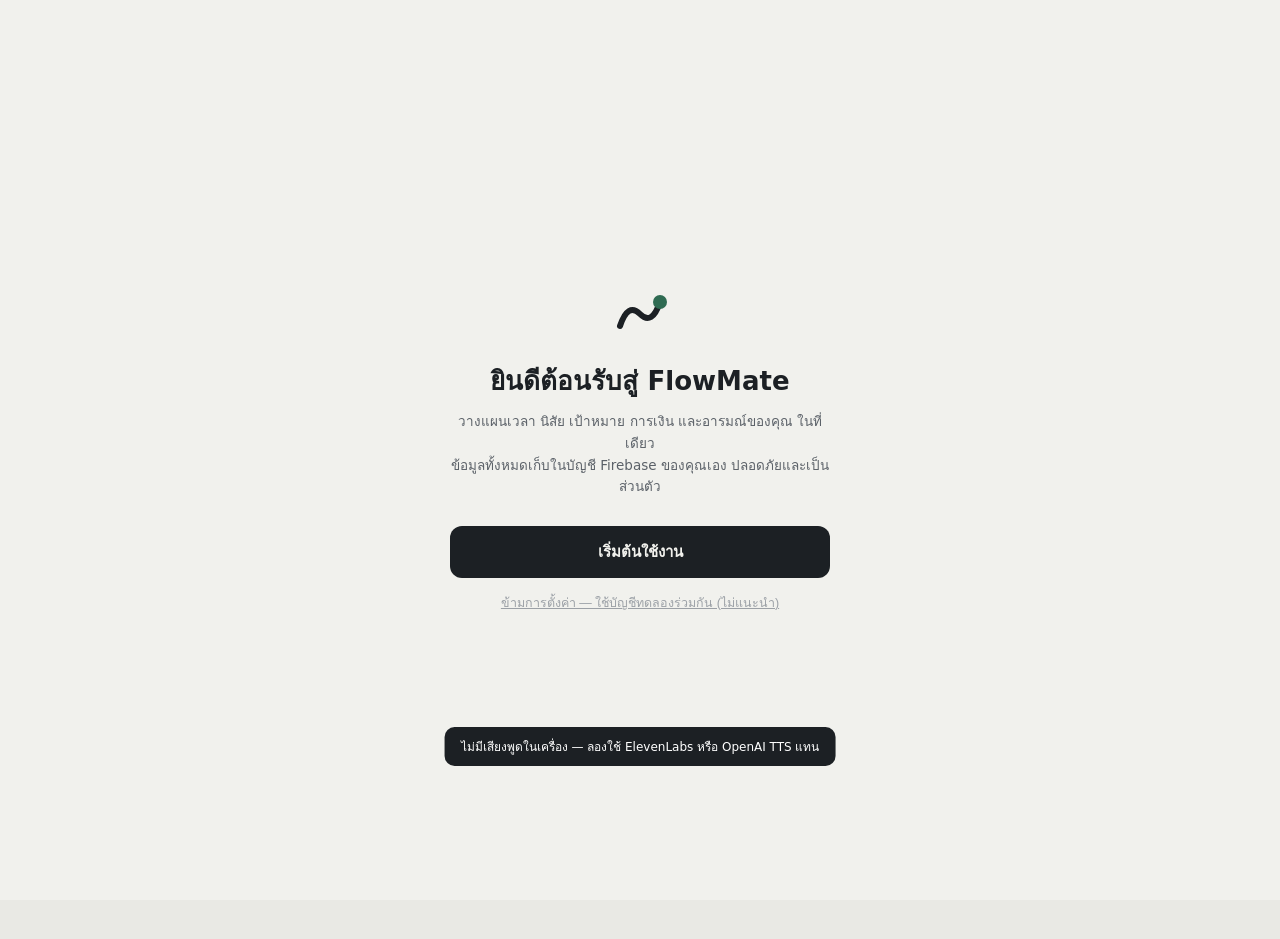
==== commit 474cca13: "Add files via upload" ====
--- a/timeblock-v2.html
+++ b/timeblock-v2.html
@@ -148,6 +148,23 @@
 .speech-bubble.show{opacity:1;transform:translateY(0);}
 .mascot-eyebrow{font-size:10px;color:var(--ink-soft);text-transform:uppercase;letter-spacing:.05em;margin:0 0 5px;}
 .mascot-msg{font-size:14px;font-weight:500;margin:0 0 10px;line-height:1.5;}
+.mf-card{background:var(--card);border:0.5px solid var(--line);border-radius:18px;padding:16px;margin-bottom:12px;}
+.mf-idle{display:flex;align-items:center;justify-content:space-between;gap:12px;}
+.mf-idle-text p{margin:0;font-size:14px;font-weight:600;}
+.mf-idle-text small{color:var(--ink-soft);font-size:12px;}
+.mf-start-btn{background:var(--focus-soft);color:var(--focus);border:none;border-radius:20px;padding:9px 16px;font-size:13px;font-weight:600;cursor:pointer;white-space:nowrap;flex-shrink:0;}
+.mf-run{text-align:center;}
+.mf-run-label{font-size:14px;font-weight:600;margin-bottom:2px;}
+.mf-run-sub{font-size:12px;color:var(--ink-soft);margin-bottom:14px;}
+.mf-ring-wrap{position:relative;width:120px;height:120px;margin:0 auto 14px;}
+.mf-ring-time{position:absolute;inset:0;display:flex;align-items:center;justify-content:center;font-family:ui-monospace,monospace;font-size:22px;font-weight:700;}
+.mf-stop-btn{width:100%;background:transparent;border:0.5px solid var(--line-strong);border-radius:10px;padding:11px;font-size:13px;font-weight:600;color:var(--ink-soft);cursor:pointer;margin-bottom:16px;}
+.mf-suggest-label{font-size:13px;font-weight:600;text-align:left;margin-bottom:8px;}
+.mf-suggest-row{display:flex;align-items:center;gap:10px;background:var(--paper);border-radius:14px;padding:11px 12px;margin-bottom:6px;text-align:left;}
+.mf-suggest-row svg{color:var(--focus);flex-shrink:0;}
+.mf-suggest-row span{font-size:13px;}
+.mf-done{display:flex;align-items:center;gap:10px;}
+.mf-done-icon{width:32px;height:32px;border-radius:50%;background:var(--focus);display:flex;align-items:center;justify-content:center;flex-shrink:0;}
 .mascot-actions{display:flex;gap:7px;}
 .mascot-actions button{flex:1;border-radius:10px;padding:7px;font-size:12px;cursor:pointer;}
 .sprite-wrap{position:relative;width:168px;height:226px;}
@@ -255,20 +272,26 @@
 @keyframes streakPulse{0%,100%{opacity:1;transform:scale(1);}50%{opacity:.82;transform:scale(1.04);}}
 .streak-pulse{display:inline-block;animation:streakPulse 1.6s ease-in-out infinite;}
 .proj-mini-stats-row{display:grid;grid-template-columns:1fr 1fr;gap:10px;margin-bottom:16px;}
-.proj-mini-stat{background:var(--paper);border-radius:14px;padding:12px;text-align:center;}
+.proj-mini-stat{background:var(--card);border-radius:14px;padding:12px;text-align:center;}
 .proj-mini-stat-lbl{font-size:11px;color:var(--ink-soft);display:block;margin-bottom:2px;}
 .proj-mini-stat-val{font-family:ui-monospace,monospace;font-size:18px;font-weight:700;color:var(--ink);}
 .proj-sum-box{background:var(--card);border:0.5px solid var(--line);border-radius:12px;padding:10px 12px;text-align:center;}
 .proj-sum-box-highlight{background:var(--focus-soft);border-color:var(--focus-border);}
 .proj-sum-val{font-size:20px;font-weight:600;display:block;}
 .proj-sum-lbl{font-size:11px;color:var(--ink-soft);}
-.proj-week-dots{display:grid;grid-template-columns:repeat(7,1fr);gap:5px;margin-bottom:16px;}
-.proj-day-col{display:flex;flex-direction:column;align-items:center;gap:3px;}
-.proj-day-name{font-size:10px;color:var(--ink-muted);}
-.proj-day-dot{width:30px;height:30px;border-radius:50%;display:flex;align-items:center;justify-content:center;font-size:10px;font-weight:600;background:var(--paper);border:0.5px solid var(--line);color:var(--ink-muted);}
-.proj-day-dot.dot-done{background:var(--focus-soft);border-color:var(--focus-border);color:var(--focus);}
-.proj-day-dot.dot-today{background:var(--focus);border-color:var(--focus);color:#fff;}
+.proj-week-dots{display:flex;gap:6px;margin-bottom:16px;}
+.proj-day-col{flex:1;text-align:center;}
+.proj-day-name{font-size:10px;color:var(--ink-muted);margin-top:4px;}
+.proj-day-dot{width:100%;aspect-ratio:1;border-radius:10px;background:var(--paper);display:flex;align-items:center;justify-content:center;font-size:10px;font-weight:600;color:var(--ink-muted);}
+.proj-day-dot.dot-done{background:var(--focus-soft);color:var(--focus);}
+.proj-day-dot.dot-today{background:var(--focus);color:#fff;}
 .proj-day-dot.dot-skip{opacity:.3;}
+.progress-underline-tabs{display:flex;gap:16px;margin-bottom:18px;font-size:13px;font-weight:600;}
+.progress-underline-tab{color:var(--ink-muted);cursor:pointer;padding-bottom:6px;border-bottom:2px solid transparent;background:none;border-left:none;border-right:none;border-top:none;font-family:inherit;font-size:13px;font-weight:600;}
+.progress-underline-tab.active{color:var(--ink);border-bottom-color:var(--ink);}
+.progress-streak-hero{background:var(--card);border-radius:16px;padding:18px;margin-bottom:14px;text-align:center;}
+.progress-streak-hero-label{font-size:12px;color:var(--ink-soft);margin-bottom:4px;}
+.progress-streak-hero-val{font-family:ui-monospace,monospace;font-size:32px;font-weight:700;color:var(--focus);}
 .proj-win-banner{background:var(--focus-soft);border:0.5px solid var(--focus-border);border-radius:12px;padding:10px 14px;margin-top:4px;}
 .proj-win-title{font-size:12px;font-weight:600;color:var(--focus);margin:0 0 2px;}
 .proj-win-sub{font-size:11px;color:var(--focus);margin:0;opacity:.8;}
@@ -416,6 +439,7 @@
     <button class="day-nav-btn" id="nextDayBtn">›</button>
   </div>
   <button class="add-btn" id="openAddBtn">+ เพิ่ม time block</button>
+  <div class="mf-card" id="mfCard"></div>
   <div class="journal-card" id="journalCard">
     <p class="journal-card-title">มองย้อนวันนี้ — รู้สึกยังไงบ้าง</p>
     <div class="journal-mood-row" id="journalMoodRow">
@@ -449,7 +473,7 @@
 
   <div class="plan-highlight-card" id="planHighlightCard"></div>
   <div id="upcomingEventsCard"></div>
-  <button type="button" class="btn-secondary" id="openEventAddBtn" style="width:100%;margin-bottom:12px;">+ เพิ่มเหตุการณ์สำคัญ</button>
+  <button type="button" class="btn-secondary" id="openEventAddBtn" style="width:100%;margin-bottom:12px;display:none;">+ เพิ่มเหตุการณ์สำคัญ</button>
 
   <div class="plan-grid">
     <!-- Lightweight week/month/year calendar -->
@@ -459,6 +483,10 @@
           <button id="wkSubLightBtn" class="seg-mini-btn seg-mini-active" onclick="setPlanWkSubView('light')">แบบเบา</button>
           <button id="wkSubTimelineBtn" class="seg-mini-btn" onclick="setPlanWkSubView('timeline')">Timeline</button>
         </div>
+      </div>
+      <div class="event-legend" id="monthEventLegend" style="display:none;">
+        <span class="event-legend-item"><span class="event-legend-dot"></span>time block</span>
+        <span class="event-legend-item"><span class="event-diamond"></span>เหตุการณ์สำคัญ</span>
       </div>
       <div id="lightWeekGrid" class="light-week-grid"></div>
       <div id="timelineWeekWrap" style="display:none;overflow-y:auto;max-height:calc(100dvh - 320px);-webkit-overflow-scrolling:touch;">
@@ -575,10 +603,6 @@
 <div class="page" id="page-settings">
   <div class="app-head"><h1>ตั้งค่า</h1></div>
   <p class="sync-status" id="syncStatus">ใช้ข้อมูลแค่เครื่องนี้</p>
-  <div id="notifBanner" class="notif-banner" style="display:none">
-    <span>อนุญาตการแจ้งเตือนเพื่อรับสัญญาณตอนย่อหน้าต่าง</span>
-    <button id="notifBtn">เปิด</button>
-  </div>
   <p class="section-label" style="margin-top:0">การแสดงผล</p>
   <div class="settings-group">
     <div class="settings-row">
@@ -589,26 +613,30 @@
       <label class="toggle-wrap"><input type="checkbox" id="darkModeToggle"><span class="toggle-track"><span class="toggle-thumb"></span></span></label>
     </div>
   </div>
-  <p class="section-label">แจ้งเตือนและตัวละคร</p>
+  <p class="section-label">โฟกัสเช้า</p>
+  <div class="settings-group">
+    <div class="settings-row">
+      <div class="settings-row-left">
+        <svg class="settings-icon" viewBox="0 0 24 24" fill="none" stroke="currentColor" stroke-width="2"><circle cx="12" cy="12" r="10"/><polyline points="12 6 12 12 16 14"/></svg>
+        <div class="settings-row-text"><p>โฟกัสเช้า</p><small>แจ้งเตือนวันละ 1 ครั้ง</small></div>
+      </div>
+      <label class="toggle-wrap"><input type="checkbox" id="mfEnabledToggle" checked><span class="toggle-track"><span class="toggle-thumb"></span></span></label>
+    </div>
+    <div class="settings-row">
+      <div class="settings-row-left">
+        <svg class="settings-icon" viewBox="0 0 24 24" fill="none" stroke="currentColor" stroke-width="2"><circle cx="12" cy="12" r="10"/><polyline points="12 6 12 12 16 14"/></svg>
+        <div class="settings-row-text"><p>เวลาแจ้งเตือน</p></div>
+      </div>
+      <input type="time" id="mfTimeInput" value="07:00" style="border:0.5px solid var(--line);border-radius:8px;padding:6px 10px;font-family:ui-monospace,monospace;font-size:14px;background:var(--paper);color:var(--ink)">
+    </div>
+  </div>
+  <p style="font-size:11px;color:var(--ink-muted);margin:-4px 0 10px;padding:0 2px">แจ้งเตือนแบบเว็บแอปขึ้นอยู่กับเครื่องและเบราว์เซอร์ — บนไอโฟนต้อง Add to Home Screen ก่อนถึงจะได้รับแจ้งเตือน</p>
+  <p class="section-label">แจ้งเตือน</p>
   <div class="settings-group">
     <div class="settings-row" id="openVoiceBtn">
       <div class="settings-row-left">
         <svg class="settings-icon" viewBox="0 0 24 24" fill="none" stroke="currentColor" stroke-width="2"><path d="M11 5L6 9H2v6h4l5 4V5z"/><path d="M19.07 4.93a10 10 0 0 1 0 14.14M15.54 8.46a5 5 0 0 1 0 7.07"/></svg>
         <div class="settings-row-text"><p>เสียงแจ้งเตือน</p><small id="voiceProviderLabel">อัตโนมัติ</small></div>
-      </div>
-      <svg class="chev" viewBox="0 0 24 24" fill="none" stroke="currentColor" stroke-width="2"><polyline points="9 18 15 12 9 6"/></svg>
-    </div>
-    <div class="settings-row" id="openPhoneCatchBtn">
-      <div class="settings-row-left">
-        <svg class="settings-icon" viewBox="0 0 24 24" fill="none" stroke="currentColor" stroke-width="2" style="color:var(--danger)"><path d="M10.29 3.86L1.82 18a2 2 0 0 0 1.71 3h16.94a2 2 0 0 0 1.71-3L13.71 3.86a2 2 0 0 0-3.42 0z"/><line x1="12" y1="9" x2="12" y2="13"/><line x1="12" y1="17" x2="12.01" y2="17"/></svg>
-        <div class="settings-row-text"><p>ด่าตอนจับได้ว่าเล่นมือถือ</p><small id="phoneCatchLabel">เปิดอยู่ · โทนโหด</small></div>
-      </div>
-      <svg class="chev" viewBox="0 0 24 24" fill="none" stroke="currentColor" stroke-width="2"><polyline points="9 18 15 12 9 6"/></svg>
-    </div>
-    <div class="settings-row" id="openStyleBtn">
-      <div class="settings-row-left">
-        <svg class="settings-icon" viewBox="0 0 24 24" fill="none" stroke="currentColor" stroke-width="2"><circle cx="12" cy="8" r="4"/><path d="M12 12v4m0 4h.01M8 16l-2 2m12-2l2 2"/></svg>
-        <div class="settings-row-text"><p>สไตล์ตัวละคร</p><small id="styleLabel">นาฬิกาปลุก</small></div>
       </div>
       <svg class="chev" viewBox="0 0 24 24" fill="none" stroke="currentColor" stroke-width="2"><polyline points="9 18 15 12 9 6"/></svg>
     </div>
@@ -627,13 +655,6 @@
         <div class="settings-row-text"><p>พูดด้วยเสียงตอนแจ้งเตือน</p></div>
       </div>
       <label class="toggle-wrap"><input type="checkbox" id="voiceToggle" checked><span class="toggle-track"><span class="toggle-thumb"></span></span></label>
-    </div>
-    <div class="settings-row">
-      <div class="settings-row-left">
-        <svg class="settings-icon" viewBox="0 0 24 24" fill="none" stroke="currentColor" stroke-width="2"><rect x="5" y="2" width="14" height="20" rx="2"/><line x1="12" y1="18" x2="12.01" y2="18"/></svg>
-        <div class="settings-row-text"><p>ด่าเมื่อเปิดแอปในเวลางาน</p></div>
-      </div>
-      <label class="toggle-wrap"><input type="checkbox" id="phoneCatchToggle" checked><span class="toggle-track"><span class="toggle-thumb"></span></span></label>
     </div>
   </div>
 
@@ -748,11 +769,11 @@
 <!-- PAGE: Progress -->
 <div class="page" id="page-progress">
   <div class="app-head"><h1>พัฒนาการ</h1><span class="clock" id="clockNow4"></span></div>
-  <div class="plan-view-tabs">
-    <button id="progViewOverviewBtn" class="plan-view-tab plan-view-tab-active" onclick="setProgressViewMode('overview')">ภาพรวม</button>
-    <button id="progViewHabitBtn" class="plan-view-tab" onclick="setProgressViewMode('habit')">นิสัย</button>
-    <button id="progViewFinanceBtn" class="plan-view-tab" onclick="setProgressViewMode('finance')">การเงิน</button>
-    <button id="progViewMindBtn" class="plan-view-tab" onclick="setProgressViewMode('mind')">ใจ</button>
+  <div class="progress-underline-tabs">
+    <button id="progViewOverviewBtn" class="progress-underline-tab active" onclick="setProgressViewMode('overview')">ภาพรวม</button>
+    <button id="progViewHabitBtn" class="progress-underline-tab" onclick="setProgressViewMode('habit')">นิสัย</button>
+    <button id="progViewFinanceBtn" class="progress-underline-tab" onclick="setProgressViewMode('finance')">การเงิน</button>
+    <button id="progViewMindBtn" class="progress-underline-tab" onclick="setProgressViewMode('mind')">ใจ</button>
   </div>
   <div id="progressDash"></div>
 </div>
@@ -781,26 +802,6 @@
   </button>
 </nav>
 
-<!-- MASCOT -->
-<div class="mascot-walker" id="mascotWalker">
-  <div class="mascot-inner" id="mascotInner">
-    <div class="speech-bubble" id="speechBubble">
-      <p class="mascot-eyebrow" id="mascotEyebrow">แจ้งเตือน</p>
-      <p class="mascot-msg" id="mascotMsg">...</p>
-      <div class="mascot-actions">
-        <button class="btn-secondary" id="snoozeBtn">เลื่อน 5 นาที</button>
-        <button class="btn-primary" id="mascotOkBtn">รับทราบ</button>
-      </div>
-    </div>
-    <div class="sprite-wrap">
-      <div class="mascot-accessory" id="mascotAccessory"></div>
-      <svg class="mascot-sprite" id="mascotSvg" viewBox="0 0 64 86"><g class="mascot-body" id="mascotBodyGroup"></g></svg>
-      <video class="mascot-sprite" id="mascotVideo" style="display:none;object-fit:contain;border-radius:10px;visibility:hidden;position:absolute;pointer-events:none;" autoplay loop muted playsinline></video>
-      <canvas class="mascot-sprite" id="mascotCanvas" style="display:none;"></canvas>
-    </div>
-  </div>
-</div>
-
 <!-- BLOCK MODAL -->
 <div class="overlay" id="blockOverlay">
   <div class="modal">
@@ -825,7 +826,7 @@
         <div class="field"><label>พัก (นาที)</label><input type="number" id="f_customBreak" value="5" min="1"></div>
       </div>
       <div class="field"><label>รายละเอียด</label><textarea id="f_details" rows="2" placeholder="สรุปสิ่งที่ต้องทำ"></textarea></div>
-      <div class="checkrow"><span>แจ้งเตือนด้วยเสียง + ตัวละคร</span><input type="checkbox" id="f_notify" checked></div>
+      <div class="checkrow"><span>แจ้งเตือนด้วยเสียง</span><input type="checkbox" id="f_notify" checked></div>
       <div class="checkrow" id="repeatToggleRow"><span>ทำซ้ำหลายวัน</span><input type="checkbox" id="f_repeatEnabled"></div>
       <div id="repeatOptions" style="display:none">
         <label style="font-size:12px;color:var(--ink-soft);display:block;margin-bottom:6px">ทำซ้ำแบบ</label>
@@ -932,13 +933,12 @@
     <div class="modal-head"><h2>โปรไฟล์</h2><button class="modal-close" onclick="document.getElementById('profileOverlay').classList.remove('show')">✕</button></div>
     <div class="modal-body">
       <div class="proj-summary-row" id="profileStatsRow"></div>
-      <p class="section-label" style="margin-top:14px">เลือกตัวละคร</p>
-      <div id="profileCharGrid" style="display:grid;grid-template-columns:repeat(3,1fr);gap:8px;"></div>
     </div>
   </div>
 </div>
 
 <!-- VOICE MODAL -->
+<!-- VOICE SETTINGS MODAL -->
 <div class="overlay" id="voiceOverlay">
   <div class="modal">
     <div class="modal-handle"></div>
@@ -982,39 +982,6 @@
   </div>
 </div>
 
-<!-- PHONE-CATCH MODAL -->
-<div class="overlay" id="phoneCatchOverlay">
-  <div class="modal">
-    <div class="modal-handle"></div>
-    <div class="modal-head"><h2>ตั้งค่า "ด่าตอนเล่นมือถือ"</h2><button class="modal-close" onclick="document.getElementById('phoneCatchOverlay').classList.remove('show')">✕</button></div>
-    <div class="modal-body">
-      <label style="font-size:12px;color:var(--ink-soft);display:block;margin-bottom:6px">โทน</label>
-      <div class="mode-grid" id="toneGrid" style="margin-bottom:14px">
-        <button type="button" data-tone="gentle">🟢 อ่อนโยน</button>
-        <button type="button" data-tone="harsh">🔴 โหด/กระตุ้น</button>
-      </div>
-      <div class="field"><label>เว้นระยะก่อนเตือนซ้ำ (นาที)</label><input type="number" id="cooldownInput" min="1" max="60" value="5"></div>
-      <div id="harshPhrasesSection">
-        <label style="font-size:12px;color:var(--ink-soft);display:block;margin-bottom:6px">ประโยคโทนโหด (ใช้ {title} แทนชื่องาน)</label>
-        <div id="harshPhraseList" style="display:flex;flex-direction:column;gap:5px;margin-bottom:8px"></div>
-        <div style="display:flex;gap:6px;margin-bottom:6px"><input type="text" id="newHarshPhrase" placeholder="เช่น ไปทำ {title} เดี๋ยวนี้" style="flex:1;border:0.5px solid var(--line);border-radius:10px;padding:8px 10px;font-size:13px;background:var(--paper)"></div>
-        <button class="add-goal-btn" id="addHarshPhraseBtn">+ เพิ่มประโยค</button>
-        <button class="add-goal-btn" id="resetHarshPhrasesBtn" style="color:var(--ink-soft)">รีเซ็ตเป็นค่าเริ่มต้น</button>
-      </div>
-    </div>
-    <div class="modal-foot"><div class="modal-actions"><button class="btn-secondary" id="phoneCatchTestBtn">ทดสอบ</button><button class="btn-primary" id="phoneCatchSaveBtn">บันทึก</button></div></div>
-  </div>
-</div>
-
-<!-- STYLE PICKER -->
-<div class="overlay" id="styleOverlay">
-  <div class="modal">
-    <div class="modal-handle"></div>
-    <div class="modal-head"><h2>เลือกสไตล์ตัวละคร</h2><button class="modal-close" id="styleCloseBtn">✕</button></div>
-    <div class="modal-body"><div id="styleGrid" style="display:flex;gap:10px"></div></div>
-  </div>
-</div>
-
 <!-- SYNC MODAL -->
 <div class="overlay" id="syncOverlay">
   <div class="modal">
@@ -1026,7 +993,7 @@
         <div style="text-align:center;padding:6px 0 18px;">
           <svg width="48" height="48" viewBox="0 0 56 56" style="margin:0 auto 14px;display:block;"><path d="M8 40 Q 16 16 28 28 Q 40 40 48 16" fill="none" stroke="var(--ink)" stroke-width="6" stroke-linecap="round"/><circle cx="48" cy="16" r="7" fill="var(--focus)"/></svg>
           <h3 style="font-size:20px;font-weight:800;margin:0 0 8px;color:var(--ink);">ยินดีต้อนรับกลับ</h3>
-          <p style="font-size:13px;color:var(--ink-soft);line-height:1.6;margin:0;">เข้าสู่ระบบเพื่อซิงค์ time block เป้าหมาย<br>และตัวละครของคุณข้ามอุปกรณ์</p>
+          <p style="font-size:13px;color:var(--ink-soft);line-height:1.6;margin:0;">เข้าสู่ระบบเพื่อซิงค์ time block เป้าหมาย<br>และข้อมูลทั้งหมดของคุณข้ามอุปกรณ์</p>
         </div>
         <p id="syncEnvWarning" style="display:none;font-size:11.5px;color:var(--rest);background:var(--rest-soft);border-radius:10px;padding:8px 12px;margin:0 0 14px;line-height:1.5;">⚠️ หน้าพรีวิวนี้ยังล็อกอินไม่ได้ (ต้องเปิดผ่าน http/https จริง) — Publish/Deploy แอปก่อนแล้วค่อยล็อกอิน หรือใช้แบบไม่ล็อกอินไปก่อนได้</p>
         <button class="btn-primary" id="googleSignInBtn" style="width:100%;display:flex;align-items:center;justify-content:center;gap:8px;margin-bottom:16px;background:var(--card);color:var(--ink);border:0.5px solid var(--line);">
@@ -1084,7 +1051,7 @@
 const MODES={classic:{focus:25,break:5},deep:{focus:50,break:10},long:{focus:90,break:15}};
 let goals=[{id:"g1",title:"ปิดโปรเจกต์ Q3",_isProject:true}],blocks=[],stats={byDate:{}},timerState={},journal={},expenses=[],events=[];
 let prevActiveId=null,voiceEnabled=true,viewDate=todayStr(),viewMode="day";
-let snoozeUntil=0,lastPhoneCatchAt=0,currentTab="today";
+let snoozeUntil=0,lastPhoneCatchAt=0,currentTab="today",lastCountdownKey=null;
 let cloudDb=null,cloudDocRef=null,cloudUnsub=null,cloudConnected=false,cloudPushTimer=null,applyingRemoteUpdate=false;
 
 function dateStrFromDate(d){return d.getFullYear()+"-"+String(d.getMonth()+1).padStart(2,"0")+"-"+String(d.getDate()).padStart(2,"0");}
@@ -1179,9 +1146,17 @@
     osc.start(ctx.currentTime);osc.stop(ctx.currentTime+.4);
   }catch(e){}
 }
-function sendSysNotif(title,body){if(!window.Notification||Notification.permission!=="granted")return;const reg=navigator.serviceWorker?.controller;if(reg)reg.postMessage({type:"SHOW_NOTIFICATION",title,body});else try{new Notification(title,{body,icon:"icon-192.png"});}catch(e){}}
-function checkNotifPerm(){if(window.Notification&&Notification.permission==="default")document.getElementById("notifBanner").style.display="flex";}
-document.getElementById("notifBtn").addEventListener("click",async()=>{const p=await Notification.requestPermission();if(p==="granted")document.getElementById("notifBanner").style.display="none";});
+// short, quiet tick used for the 5-second countdown before a pomodoro phase ends
+async function playCountdownTick(){
+  try{
+    const ctx=getAudioCtx();if(ctx.state==="suspended")await ctx.resume();
+    const osc=ctx.createOscillator(),gain=ctx.createGain();
+    osc.connect(gain);gain.connect(ctx.destination);
+    osc.frequency.value=660;gain.gain.setValueAtTime(.14,ctx.currentTime);
+    gain.gain.exponentialRampToValueAtTime(.001,ctx.currentTime+.12);
+    osc.start(ctx.currentTime);osc.stop(ctx.currentTime+.12);
+  }catch(e){}
+}
 
 // TTS
 const ttsCache=new Map();
@@ -1227,14 +1202,8 @@
 
 // MESSAGES
 const MSG={blockStart:["มาเริ่ม {title} กันเลย!","ถึงเวลาของ {title} แล้ว ลุยกันเถอะ","{title} กำลังจะเริ่มนะ เตรียมตัวให้พร้อม"],focusEnd:["เก่งมาก ทำ {title} มาสักพักแล้ว พักก่อนนะ","หมดรอบโฟกัสแล้ว ยืดเส้นยืดสายหน่อยไหม","พักสมองก่อนนะ แล้วค่อยมาต่อ {title}"],breakEnd:["พักพอแล้ว ไปโฟกัสกันต่อ","หมดเวลาพักแล้ว กลับมาลุยกันต่อ","พร้อมยัง? ไปต่อกันเลย"],allDone:["จบงานนี้แล้ว เก่งมาก!","ทำสำเร็จแล้วนะ ไปต่องานถัดไปกันเลย"]};
-const GENTLE=["แอบมาเล่นมือถือเหรอ ตอนนี้ถึงเวลา {title} อยู่นะ","จับได้แล้วนะ ตอนนี้เวลาทำ {title} อยู่"];
-const HARSH=["ไอ่สัส กลับไปทำ {title} เดี๋ยวนี้","หยิบมือถือมาทำไม กลับไปทำ {title} ก่อน","เวลา {title} อยู่นะเว้ย อย่ามาเล่นมือถือ","วางมือถือซะ แล้วไปทำ {title} ให้เสร็จ"];
-function loadPCS(){try{const r=localStorage.getItem(PK);return r?JSON.parse(r):{enabled:true,tone:"harsh",cooldownMin:5,customHarsh:[...HARSH]};}catch(e){return{enabled:true,tone:"harsh",cooldownMin:5,customHarsh:[...HARSH]};}}
-function savePCS(s){try{localStorage.setItem(PK,JSON.stringify(s));}catch(e){}}
-function maybeCatchOnPhone(){const s=loadPCS();if(!s.enabled)return;const nm=currentNowMin(),today=todayStr(),active=blocks.find(b=>b.date===today&&statusOf(b,nm)==="active");if(!active)return;const cd=(s.cooldownMin||5)*60000;if(Date.now()-lastPhoneCatchAt<cd)return;lastPhoneCatchAt=Date.now();const ts=timerState[active.id];if(ts&&ts.phase==="focus")ts.distractionsThisPhase=(ts.distractionsThisPhase||0)+1;const bank=s.tone==="harsh"?(s.customHarsh?.length?s.customHarsh:HARSH):GENTLE;notify("จับได้คาหนังคาเขา",pick(bank).replace("{title}",active.title));}
 
 // GAMIFICATION
-const MS={clock:`<rect id="legR" x="32" y="62" width="9" height="18" rx="4" fill="#C97A1B"/><rect id="legL" x="23" y="62" width="9" height="18" rx="4" fill="#C97A1B"/><rect id="armL" x="4" y="38" width="9" height="15" rx="4.5" fill="#F2A623"/><rect id="armR" x="51" y="34" width="9" height="15" rx="4.5" fill="#F2A623"/><circle cx="32" cy="42" r="22" fill="#FFFBF2" stroke="#F2A623" stroke-width="4"/><line x1="32" y1="22" x2="32" y2="26" stroke="#2C2C2A" stroke-width="2" stroke-linecap="round"/><line x1="50" y1="42" x2="46" y2="42" stroke="#2C2C2A" stroke-width="2" stroke-linecap="round"/><line x1="32" y1="62" x2="32" y2="58" stroke="#2C2C2A" stroke-width="2" stroke-linecap="round"/><line x1="14" y1="42" x2="18" y2="42" stroke="#2C2C2A" stroke-width="2" stroke-linecap="round"/><circle cx="16" cy="18" r="8" fill="#F2A623"/><circle cx="48" cy="18" r="8" fill="#F2A623"/><circle cx="16" cy="9" r="2.5" fill="#C97A1B"/><circle cx="48" cy="9" r="2.5" fill="#C97A1B"/><circle cx="24" cy="40" r="5" fill="#2C2C2A"/><circle cx="40" cy="40" r="5" fill="#2C2C2A"/><circle cx="22.3" cy="38.3" r="1.3" fill="#FFF"/><circle cx="38.3" cy="38.3" r="1.3" fill="#FFF"/><ellipse cx="18" cy="48" rx="4" ry="2.5" fill="#F4A89A" opacity=".7"/><ellipse cx="46" cy="48" rx="4" ry="2.5" fill="#F4A89A" opacity=".7"/><path d="M22 50Q32 58 42 50" stroke="#2C2C2A" stroke-width="3" stroke-linecap="round" fill="none"/>`,robot:`<rect id="legR" x="32" y="62" width="9" height="18" rx="3" fill="#7A8B99"/><rect id="legL" x="23" y="62" width="9" height="18" rx="3" fill="#7A8B99"/><rect id="armL" x="4" y="38" width="9" height="15" rx="3" fill="#9FB4C2"/><rect id="armR" x="51" y="34" width="9" height="15" rx="3" fill="#9FB4C2"/><rect x="10" y="20" width="44" height="42" rx="10" fill="#C9D6DD" stroke="#7A8B99" stroke-width="3"/><line x1="32" y1="20" x2="32" y2="10" stroke="#7A8B99" stroke-width="2"/><circle cx="32" cy="8" r="3" fill="#F2A623"/><rect x="20" y="34" width="9" height="9" rx="2" fill="#2C2C2A"/><rect x="35" y="34" width="9" height="9" rx="2" fill="#2C2C2A"/><line x1="22" y1="52" x2="42" y2="52" stroke="#2C2C2A" stroke-width="2" stroke-linecap="round"/>`,cat:`<rect id="legR" x="32" y="62" width="9" height="16" rx="4" fill="#D98B3F"/><rect id="legL" x="23" y="62" width="9" height="16" rx="4" fill="#D98B3F"/><ellipse id="armL" cx="9" cy="46" rx="5" ry="8" fill="#F2A623"/><ellipse id="armR" cx="55" cy="42" rx="5" ry="8" fill="#F2A623"/><polygon points="14,18 22,2 28,20" fill="#F2A623"/><polygon points="50,18 42,2 36,20" fill="#F2A623"/><circle cx="32" cy="40" r="22" fill="#F2A623"/><path d="M22 36Q24 32 27 36" stroke="#2C2C2A" stroke-width="2.5" fill="none" stroke-linecap="round"/><path d="M42 36Q39 32 37 36" stroke="#2C2C2A" stroke-width="2.5" fill="none" stroke-linecap="round"/><polygon points="29,44 35,44 32,48" fill="#C97A1B"/><path d="M24 52Q32 58 40 52" stroke="#2C2C2A" stroke-width="2.5" stroke-linecap="round" fill="none"/>`};
 const LUCIDE={
   house:`<path d="M15 21v-8a1 1 0 0 0-1-1h-4a1 1 0 0 0-1 1v8" /><path d="M3 10a2 2 0 0 1 .709-1.528l7-6a2 2 0 0 1 2.582 0l7 6A2 2 0 0 1 21 10v9a2 2 0 0 1-2 2H5a2 2 0 0 1-2-2z" />`,
   calendar_days:`<path d="M8 2v3" /><path d="M16 2v3" /><rect x="3" y="3" width="18" height="18" rx="2" /><path d="M3 9h18" /><path d="M8 13h.01" /><path d="M12 13h.01" /><path d="M16 13h.01" /><path d="M8 17h.01" /><path d="M12 17h.01" /><path d="M16 17h.01" />`,
@@ -1298,104 +1267,14 @@
   "warning":{cat:"work",label:"แจ้งเตือน/ระวัง",emoji:"⚠️",svg:`<path d="m21.73 18-8-14a2 2 0 0 0-3.48 0l-8 14A2 2 0 0 0 4 21h16a2 2 0 0 0 1.73-3" /><path d="M12 9v4" /><path d="M12 17h.01" />`},
   "bell":{cat:"work",label:"แจ้งเตือน",emoji:"🔔",svg:`<path d="M10.268 21a2 2 0 0 0 3.464 0" /><path d="M3.262 15.326A1 1 0 0 0 4 17h16a1 1 0 0 0 .74-1.673C19.41 13.956 18 12.499 18 8A6 6 0 0 0 6 8c0 4.499-1.411 5.956-2.738 7.326" />`},
 };
-const MSN={clock:"นาฬิกาปลุก",robot:"หุ่นยนต์",cat:"แมวส้ม",char0:"ตัวละคร 1",char1:"ตัวละคร 2",char2:"ตัวละคร 3",char3:"ตัวละคร 4"};
-const CHARACTER_VIDEOS={char0:"char0.mp4",char1:"char1.mp4",char2:"char2.mp4",char3:"char3.mp4"};
-const CHARACTER_CHROMA={char2:true,char3:true}; // only these were shot on a green-screen background
-function loadMascotStyle(){try{return localStorage.getItem(MK)||"clock";}catch(e){return"clock";}}
-// chroma-key: these mascot videos are shot on a solid green background — key it out live so
-// only the character shows through, blending with the app's UI instead of a green box.
-let chromaKeyRAF=null,chromaKeyFailed=false;
-function stopChromaKey(){if(chromaKeyRAF){cancelAnimationFrame(chromaKeyRAF);chromaKeyRAF=null;}}
-function startChromaKey(videoEl,canvasEl){
-  stopChromaKey();
-  chromaKeyFailed=false;
-  const ctx=canvasEl.getContext("2d",{willReadFrequently:true});
-  const W=260,H=Math.round(W*(videoEl.videoHeight||1280)/(videoEl.videoWidth||720));
-  canvasEl.width=W;canvasEl.height=H;
-  function frame(){
-    try{
-      if(videoEl.readyState>=2){
-        ctx.drawImage(videoEl,0,0,W,H);
-        const img=ctx.getImageData(0,0,W,H),d=img.data;
-        for(let i=0;i<d.length;i+=4){
-          const r=d[i],g=d[i+1],b=d[i+2];
-          const greenness=g-Math.max(r,b);
-          if(greenness>18)d[i+3]=0;
-          else if(greenness>-6)d[i+3]=Math.max(0,Math.min(255,(18-greenness)/24*255));
-        }
-        ctx.putImageData(img,0,0);
-      }
-      chromaKeyRAF=requestAnimationFrame(frame);
-    }catch(e){
-      // canvas read failed (e.g. tainted canvas) — fall back to showing the plain video instead of a blank frame
-      chromaKeyFailed=true;
-      canvasEl.style.display="none";
-      videoEl.style.cssText="display:block;object-fit:contain;border-radius:10px;";
-    }
-  }
-  frame();
-}
-function setMascotStyle(k){
-  const svgEl=document.getElementById("mascotSvg"),videoEl=document.getElementById("mascotVideo"),canvasEl=document.getElementById("mascotCanvas");
-  const vidSrc=CHARACTER_VIDEOS[k];
-  if(vidSrc&&CHARACTER_CHROMA[k]){
-    svgEl.style.display="none";
-    videoEl.style.cssText="visibility:hidden;position:fixed;left:-9999px;top:0;width:260px;height:462px;pointer-events:none;";
-    canvasEl.style.display="block";
-    videoEl.src=vidSrc;
-    videoEl.onloadeddata=()=>{startChromaKey(videoEl,canvasEl);videoEl.play().catch(()=>{});};
-  }else if(vidSrc){
-    stopChromaKey();
-    svgEl.style.display="none";
-    canvasEl.style.display="none";
-    videoEl.onloadeddata=null;
-    videoEl.src=vidSrc;
-    videoEl.style.cssText="display:block;object-fit:contain;border-radius:10px;";
-    videoEl.play().catch(()=>{});
-  }else{
-    document.getElementById("mascotBodyGroup").innerHTML=MS[k]||MS.clock;
-    stopChromaKey();
-    videoEl.pause();videoEl.removeAttribute("src");videoEl.onloadeddata=null;
-    videoEl.style.cssText="display:none;object-fit:contain;border-radius:10px;visibility:hidden;position:absolute;pointer-events:none;";
-    canvasEl.style.display="none";svgEl.style.display="block";
-  }
-  try{localStorage.setItem(MK,k);}catch(e){}
-  document.getElementById("styleLabel").textContent=MSN[k]||"นาฬิกาปลุก";
-}
 function accessoryMarkup(tier){if(tier===3)return'<svg viewBox="0 0 24 24"><polygon points="2,9 6,5 9,9 12,3 15,9 18,5 22,9 19,19 5,19" fill="#F2A623" stroke="#C97A1B" stroke-width="1"/></svg>';if(tier===2)return'<svg viewBox="0 0 24 24"><polygon points="12,2 20,20 4,20" fill="#1F6F5C"/><circle cx="12" cy="2" r="2.2" fill="#F2A623"/></svg>';if(tier===1)return'<svg viewBox="0 0 24 24"><polygon points="12,1 15,9 23,9 16,14 19,22 12,17 5,22 8,14 1,9 9,9" fill="#F2A623"/></svg>';return"";}
 function computeStreak(){let s=0,d=todayStr();while(stats.byDate[d]?.focusRounds>0){s++;d=addDays(d,-1);}if(!s){d=addDays(todayStr(),-1);while(stats.byDate[d]?.focusRounds>0){s++;d=addDays(d,-1);}}return s;}
 function recordFocusCompletions(n){const d=todayStr();if(!stats.byDate[d])stats.byDate[d]={focusRounds:0};stats.byDate[d].focusRounds+=n;saveState();refreshGamification();}
 function recordDisciplineScore(score){const d=todayStr();if(!stats.byDate[d])stats.byDate[d]={focusRounds:0};if(!Array.isArray(stats.byDate[d].disciplineScores))stats.byDate[d].disciplineScores=[];stats.byDate[d].disciplineScores.push(score);}
 function refreshGamification(){const streak=computeStreak(),tier=streak>=14?3:streak>=7?2:streak>=3?1:0;const acc=document.getElementById("mascotAccessory");if(acc)acc.innerHTML=accessoryMarkup(tier);if(currentTab==="projects")renderProjects();if(currentTab==="progress")renderProgress();}
 
-// NOTIFY
-function notify(eyebrow,msg){document.getElementById("mascotEyebrow").textContent=eyebrow;document.getElementById("mascotMsg").textContent=msg;mascotWalkIn(msg);playBeep();sendSysNotif(eyebrow,msg);}
-
-// MASCOT
-const mascotInner=document.getElementById("mascotInner"),speechBubble=document.getElementById("speechBubble");
-let mascotTimer=null;
-function setMascotPos(state,anim){if(!anim)mascotInner.classList.add("no-anim");mascotInner.classList.remove("pos-onstage","pos-exit-left");if(state==="onstage")mascotInner.classList.add("pos-onstage");else if(state==="exit")mascotInner.classList.add("pos-exit-left");if(!anim){void mascotInner.offsetWidth;mascotInner.classList.remove("no-anim");}}
-function mascotShow(){ // brings the mascot on stage (used when it has something to say)
-  mascotInner.classList.add("is-idle");
-  setMascotPos("onstage",true);
-}
-function mascotWalkIn(msg){
-  clearTimeout(mascotTimer);
-  mascotShow();
-  mascotInner.classList.add("is-talking");
-  speechBubble.classList.add("show");
-  if(voiceEnabled)speak(msg);
-  mascotTimer=setTimeout(mascotWalkOut,15000);
-}
-function mascotWalkOut(){
-  clearTimeout(mascotTimer);
-  speechBubble.classList.remove("show");
-  mascotInner.classList.remove("is-talking");
-  window.speechSynthesis?.cancel();
-  setMascotPos("exit",true); // fades the character itself back out
-}
-document.getElementById("mascotOkBtn").addEventListener("click",mascotWalkOut);
-document.getElementById("snoozeBtn").addEventListener("click",()=>{snoozeUntil=Date.now()+5*60000;mascotWalkOut();});
+// NOTIFY — sound-only alert (no character popup, no push notification)
+function notify(eyebrow,msg){playBeep();if(voiceEnabled)speak(msg);}
 
 // TICK
 function tick(){
@@ -1420,6 +1299,11 @@
         saveState();
       }
     } else if(mm&&ts&&!ts.paused){
+      const remainSec=Math.max(0,Math.round((ts.phaseEndsAt-Date.now())/1000));
+      if(remainSec>=1&&remainSec<=5&&active.notify){
+        const key=active.id+":"+ts.phase+":"+ts.phaseEndsAt+":"+remainSec;
+        if(lastCountdownKey!==key){lastCountdownKey=key;playCountdownTick();}
+      }
       let transitions=0,focusCompletions=0;
       while(Date.now()>=ts.phaseEndsAt&&transitions<500){
         if(ts.phase==="focus"){
@@ -1492,6 +1376,80 @@
 document.getElementById("pomoFullClose").addEventListener("click",()=>document.getElementById("pomoFullOverlay").classList.remove("show"));
 document.getElementById("pomoFullPause").addEventListener("click",togglePomoPause);
 document.getElementById("pomoFullSkip").addEventListener("click",skipPomoPhase);
+
+// MORNING FOCUS
+const MFK="tb_morning_focus";
+const MF_DURATION=30*60;
+function loadMF(){try{const r=localStorage.getItem(MFK);return r?JSON.parse(r):{enabled:true,time:"07:00",lastCompletedDate:null,lastNotifiedDate:null,sessionStart:null};}catch(e){return{enabled:true,time:"07:00",lastCompletedDate:null,lastNotifiedDate:null,sessionStart:null};}}
+function saveMF(s){try{localStorage.setItem(MFK,JSON.stringify(s));}catch(e){}}
+let mfState=loadMF();
+function mfRequestPermission(){if("Notification"in window&&Notification.permission==="default")Notification.requestPermission();}
+function mfCheckSchedule(){
+  if(!mfState.enabled)return;
+  const now=new Date();
+  const hhmm=String(now.getHours()).padStart(2,"0")+":"+String(now.getMinutes()).padStart(2,"0");
+  const today=todayStr();
+  if(hhmm===mfState.time&&mfState.lastNotifiedDate!==today){
+    mfState.lastNotifiedDate=today;saveMF(mfState);
+    if("Notification"in window&&Notification.permission==="granted"){
+      new Notification("โฟกัสเช้า",{body:"ถึงเวลาโฟกัสเช้า 30 นาทีแล้ว",icon:"icon-192.png"});
+    }
+  }
+}
+function mfStart(){mfState.sessionStart=Date.now();mfState.lastCompletedDate=null;saveMF(mfState);renderMF();}
+function mfStop(){mfState.sessionStart=null;saveMF(mfState);renderMF();}
+function mfComplete(){mfState.sessionStart=null;mfState.lastCompletedDate=todayStr();saveMF(mfState);renderMF();notify("โฟกัสเช้า","ทำได้เยี่ยม! เริ่มวันได้เลย");}
+function mfFmtTime(sec){const m=Math.floor(sec/60),s=sec%60;return String(m).padStart(2,"0")+":"+String(s).padStart(2,"0");}
+function renderMF(){
+  const el=document.getElementById("mfCard");if(!el)return;
+  const today=todayStr();
+  if(mfState.sessionStart){
+    const elapsed=Math.floor((Date.now()-mfState.sessionStart)/1000);
+    const remain=MF_DURATION-elapsed;
+    if(remain<=0){mfComplete();return;}
+    const pct=elapsed/MF_DURATION;
+    const circumference=2*Math.PI*52;
+    const offset=circumference*(1-pct);
+    el.innerHTML=`
+      <div class="mf-run">
+        <div class="mf-run-label">โฟกัสเช้า</div>
+        <div class="mf-run-sub">30 นาทีก่อนเริ่มวัน</div>
+        <div class="mf-ring-wrap">
+          <svg width="120" height="120" viewBox="0 0 120 120">
+            <circle cx="60" cy="60" r="52" fill="none" stroke="var(--paper)" stroke-width="7"/>
+            <circle cx="60" cy="60" r="52" fill="none" stroke="var(--focus)" stroke-width="7" stroke-linecap="round" stroke-dasharray="${circumference}" stroke-dashoffset="${offset}" transform="rotate(-90 60 60)"/>
+          </svg>
+          <div class="mf-ring-time">${mfFmtTime(remain)}</div>
+        </div>
+        <button class="mf-stop-btn" onclick="mfStop()">หยุดพัก</button>
+        <div class="mf-suggest-label">ลองทำระหว่างนี้ (ไม่บังคับ)</div>
+        <div class="mf-suggest-row"><svg width="18" height="18" viewBox="0 0 24 24" fill="none" stroke="currentColor" stroke-width="2"><rect x="4" y="5" width="16" height="15" rx="2"/><line x1="4" y1="10" x2="20" y2="10"/></svg><span>วางแผนวันนี้</span></div>
+        <div class="mf-suggest-row"><svg width="18" height="18" viewBox="0 0 24 24" fill="none" stroke="currentColor" stroke-width="2"><circle cx="12" cy="12" r="8"/><circle cx="12" cy="12" r="3"/></svg><span>นั่งสมาธิ</span></div>
+        <div class="mf-suggest-row"><svg width="18" height="18" viewBox="0 0 24 24" fill="none" stroke="currentColor" stroke-width="2"><path d="M6 20l3-7-2-5 4 1 3-4 3 4 4-1-2 5 3 7"/></svg><span>ยืดเส้น</span></div>
+      </div>`;
+  } else if(mfState.lastCompletedDate===today){
+    el.innerHTML=`
+      <div class="mf-done">
+        <div class="mf-done-icon"><svg width="16" height="16" viewBox="0 0 24 24" fill="none" stroke="#fff" stroke-width="2.5" stroke-linecap="round" stroke-linejoin="round"><path d="M5 12l5 5 9-10"/></svg></div>
+        <div><p style="margin:0;font-size:13px;font-weight:600;">โฟกัสเช้าเสร็จแล้ว</p><small style="color:var(--ink-soft);font-size:11px;">เยี่ยมมาก ไปเริ่มวันกันต่อ</small></div>
+      </div>`;
+  } else {
+    const supportsNotif="Notification"in window;
+    const note=supportsNotif?`แจ้งเตือนทุกวัน ${mfState.time} น.`:"แจ้งเตือนอัตโนมัติใช้ไม่ได้บนเครื่องนี้ — เริ่มเองได้ทุกเมื่อ";
+    el.innerHTML=`
+      <div class="mf-idle">
+        <div class="mf-idle-text"><p>โฟกัสเช้า 30 นาที</p><small>${note}</small></div>
+        <button class="mf-start-btn" onclick="mfStart()">เริ่มเลย</button>
+      </div>`;
+  }
+}
+const mfEnabledToggle=document.getElementById("mfEnabledToggle");
+const mfTimeInput=document.getElementById("mfTimeInput");
+if(mfEnabledToggle){mfEnabledToggle.checked=mfState.enabled;mfEnabledToggle.addEventListener("change",()=>{mfState.enabled=mfEnabledToggle.checked;saveMF(mfState);});}
+if(mfTimeInput){mfTimeInput.value=mfState.time;mfTimeInput.addEventListener("change",()=>{mfState.time=mfTimeInput.value;mfState.lastNotifiedDate=null;saveMF(mfState);});}
+mfRequestPermission();
+renderMF();
+setInterval(()=>{mfCheckSchedule();renderMF();},1000);
 
 // TABS
 document.querySelectorAll(".tab-btn").forEach(btn=>{
@@ -1844,6 +1802,8 @@
   document.getElementById("timelineWeekWrap").style.display = (m==="wk"&&planWkSubView==="timeline") ? "block" : "none";
   document.getElementById("lightMonthGrid").style.display = m==="mo" ? "grid" : "none";
   document.getElementById("lightYearGrid").style.display = m==="yr" ? "grid" : "none";
+  document.getElementById("monthEventLegend").style.display = m==="mo" ? "flex" : "none";
+  document.getElementById("openEventAddBtn").style.display = (m==="mo"||m==="yr") ? "block" : "none";
   renderPlan();
 }
 
@@ -2710,22 +2670,8 @@
 document.getElementById("voiceToggle").addEventListener("change",e=>voiceEnabled=e.target.checked);
 
 // PHONE CATCH
-const pcOverlay=document.getElementById("phoneCatchOverlay");let pickedTone="harsh",workingPhrases=[];
-function renderHarshList(){const list=document.getElementById("harshPhraseList");if(!workingPhrases.length){list.innerHTML='<p style="font-size:12px;color:var(--ink-soft)">ยังไม่มีประโยค ใช้ค่าเริ่มต้นแทน</p>';return;}list.innerHTML=workingPhrases.map((p,i)=>`<div style="display:flex;align-items:center;gap:6px;background:var(--paper);border-radius:8px;padding:6px 10px"><span style="flex:1;font-size:12px">${esc(p)}</span><button type="button" data-idx="${i}" class="icon-btn">✕</button></div>`).join("");}
-function updateToneGrid(){document.querySelectorAll("#toneGrid button").forEach(b=>b.classList.toggle("picked",b.dataset.tone===pickedTone));document.getElementById("harshPhrasesSection").style.display=pickedTone==="harsh"?"block":"none";}
-document.getElementById("toneGrid").addEventListener("click",e=>{const b=e.target.closest("button");if(b){pickedTone=b.dataset.tone;updateToneGrid();}});
-document.getElementById("harshPhraseList").addEventListener("click",e=>{const b=e.target.closest("button[data-idx]");if(!b)return;workingPhrases.splice(Number(b.dataset.idx),1);renderHarshList();});
-document.getElementById("addHarshPhraseBtn").addEventListener("click",()=>{const inp=document.getElementById("newHarshPhrase"),v=inp.value.trim();if(!v)return;workingPhrases.push(v);inp.value="";renderHarshList();});
-document.getElementById("resetHarshPhrasesBtn").addEventListener("click",()=>{workingPhrases=[...HARSH];renderHarshList();});
-document.getElementById("openPhoneCatchBtn").addEventListener("click",()=>{const s=loadPCS();pickedTone=s.tone||"harsh";workingPhrases=s.customHarsh?.length?[...s.customHarsh]:[...HARSH];document.getElementById("cooldownInput").value=s.cooldownMin||5;updateToneGrid();renderHarshList();pcOverlay.classList.add("show");});
-document.getElementById("phoneCatchToggle").addEventListener("change",e=>{const s=loadPCS();s.enabled=e.target.checked;savePCS(s);document.getElementById("phoneCatchLabel").textContent=(e.target.checked?"เปิดอยู่":"ปิดอยู่")+" · โทน"+(s.tone==="harsh"?"โหด":"อ่อนโยน");});
-document.getElementById("phoneCatchTestBtn").addEventListener("click",()=>{const s={enabled:true,tone:pickedTone,cooldownMin:Number(document.getElementById("cooldownInput").value)||5,customHarsh:workingPhrases};savePCS(s);const bank=s.tone==="harsh"?(s.customHarsh.length?s.customHarsh:HARSH):GENTLE;notify("ทดสอบ",pick(bank).replace("{title}","งานตัวอย่าง"));});
-document.getElementById("phoneCatchSaveBtn").addEventListener("click",()=>{savePCS({enabled:document.getElementById("phoneCatchToggle").checked,tone:pickedTone,cooldownMin:Number(document.getElementById("cooldownInput").value)||5,customHarsh:workingPhrases});pcOverlay.classList.remove("show");});
 
 // MASCOT STYLE PICKER
-const styleOverlay=document.getElementById("styleOverlay");
-document.getElementById("openStyleBtn").addEventListener("click",()=>{const cur=loadMascotStyle();const keys=[...Object.keys(MS),...Object.keys(CHARACTER_VIDEOS)];document.getElementById("styleGrid").innerHTML=keys.map(k=>`<button data-style="${k}" style="flex:1;display:flex;flex-direction:column;align-items:center;gap:6px;border:2px solid ${k===cur?"var(--focus)":"var(--line)"};background:var(--paper);border-radius:12px;padding:8px;cursor:pointer">${CHARACTER_VIDEOS[k]?`<video src="${CHARACTER_VIDEOS[k]}" style="width:48px;height:65px;object-fit:cover;border-radius:8px" autoplay loop muted playsinline></video>`:`<svg viewBox="0 0 64 86" style="width:48px;height:65px"><g>${MS[k].replace(/\sid="[^"]*"/g,"")}</g></svg>`}<span style="font-size:11px">${MSN[k]}</span></button>`).join("");styleOverlay.classList.add("show");});
-document.getElementById("styleGrid").addEventListener("click",e=>{const b=e.target.closest("button[data-style]");if(!b)return;setMascotStyle(b.dataset.style);document.getElementById("openStyleBtn").click();});
 
 // PROFILE
 document.getElementById("openProfileBtn").addEventListener("click",()=>{
@@ -2736,13 +2682,8 @@
     <div class="proj-sum-box"><span class="proj-sum-val">${streak}</span><span class="proj-sum-lbl">วัน streak</span></div>
     <div class="proj-sum-box proj-sum-box-highlight"><span class="proj-sum-val" style="color:var(--focus)">${totalSessions}</span><span class="proj-sum-lbl" style="color:var(--focus)">รอบโฟกัสสำเร็จ</span></div>
     <div class="proj-sum-box"><span class="proj-sum-val">${goalsAchieved}</span><span class="proj-sum-lbl">เป้าหมายสำเร็จ</span></div>`;
-  const cur=loadMascotStyle();
-  const profKeys=[...Object.keys(MS),...Object.keys(CHARACTER_VIDEOS)];
-  document.getElementById("profileCharGrid").innerHTML=profKeys.map(k=>`<button data-style="${k}" style="display:flex;flex-direction:column;align-items:center;gap:6px;border:2px solid ${k===cur?"var(--focus)":"var(--line)"};background:var(--paper);border-radius:12px;padding:8px;cursor:pointer">${CHARACTER_VIDEOS[k]?`<video src="${CHARACTER_VIDEOS[k]}" style="width:44px;height:60px;object-fit:cover;border-radius:8px" autoplay loop muted playsinline></video>`:`<svg viewBox="0 0 64 86" style="width:44px;height:60px"><g>${MS[k].replace(/\sid="[^"]*"/g,"")}</g></svg>`}<span style="font-size:11px">${MSN[k]}</span></button>`).join("");
   document.getElementById("profileOverlay").classList.add("show");
 });
-document.getElementById("profileCharGrid").addEventListener("click",e=>{const b=e.target.closest("button[data-style]");if(!b)return;setMascotStyle(b.dataset.style);document.getElementById("openProfileBtn").click();});
-document.getElementById("styleCloseBtn").addEventListener("click",()=>styleOverlay.classList.remove("show"));
 
 // SETTINGS MISC
 document.getElementById("resetDataBtn").addEventListener("click",()=>{
@@ -2831,7 +2772,7 @@
       const isLast=i===STEPS-1;
       return`<div style="flex:1;height:${h}px;border-radius:3px 3px 0 0;background:var(--staircase-undone);position:relative;">${isLast?'<span style="position:absolute;top:-18px;font-size:13px;left:50%;transform:translateX(-50%);">🏆</span>':''}</div>`;
     }).join("");
-    return`<div style="display:flex;align-items:flex-end;gap:6px;height:${maxH}px;padding-top:14px;margin-bottom:0;opacity:.55;">${bars}</div><p style="font-size:11px;color:var(--ink-soft);margin:8px 0 0;">พร้อมเริ่มเมื่อไหร่ก็ได้เลย</p>`;
+    return`<div style="display:flex;align-items:flex-end;gap:6px;height:${maxH}px;padding-top:14px;margin-bottom:0;opacity:.55;">${bars}</div>`;
   }
 }
 function goalStepStatusLine(g){
@@ -2929,8 +2870,8 @@
 let progressViewMode="overview";
 function setProgressViewMode(mode){
   progressViewMode=mode;
-  document.querySelectorAll("#page-progress .plan-view-tab").forEach(b=>b.classList.remove("plan-view-tab-active"));
-  document.getElementById("progView"+mode.charAt(0).toUpperCase()+mode.slice(1)+"Btn").classList.add("plan-view-tab-active");
+  document.querySelectorAll("#page-progress .progress-underline-tab").forEach(b=>b.classList.remove("active"));
+  document.getElementById("progView"+mode.charAt(0).toUpperCase()+mode.slice(1)+"Btn").classList.add("active");
   renderProgress();
 }
 function progressOverviewHtml(){
@@ -2938,8 +2879,6 @@
   const wd=weekDates();
   const dayNames=["อา","จ","อ","พ","พฤ","ศ","ส"];
   const streak=streakCount();
-  const totalSessions=totalFocusSessions();
-  const w8h=(()=>{const days=[];for(let i=0;i<56;i++)days.push(addDays(td,-i));return periodTotalHours(days).toFixed(1);})();
 
   // this-week tasks done / total, and average mood over the last 14 days
   const weekBlocks=wd.flatMap(d=>blocks.filter(b=>b.date===d));
@@ -2950,14 +2889,13 @@
   const avgMood=moodVals.length?(moodVals.reduce((s,v)=>s+v,0)/moodVals.length).toFixed(1):null;
 
   let html=`<div class="progress-banner">${celebrationHeadline(streak)}</div>`;
-  html+=`<div class="proj-summary-row">
-    <div class="proj-sum-box"><span class="proj-sum-val${streak>0?" streak-pulse":""}">${streak}</span><span class="proj-sum-lbl">วัน streak</span></div>
-    <div class="proj-sum-box proj-sum-box-highlight"><span class="proj-sum-val" style="color:var(--focus)">${totalSessions}</span><span class="proj-sum-lbl" style="color:var(--focus)">รอบโฟกัสสำเร็จ</span></div>
-    <div class="proj-sum-box"><span class="proj-sum-val">${w8h}h</span><span class="proj-sum-lbl">8 สัปดาห์</span></div>
+  html+=`<div class="progress-streak-hero">
+    <div class="progress-streak-hero-label">สตรีคปัจจุบัน</div>
+    <div class="progress-streak-hero-val${streak>0?" streak-pulse":""}">${streak} วัน</div>
   </div>`;
   html+=`<div class="proj-mini-stats-row">
-    <div class="proj-mini-stat"><span class="proj-mini-stat-lbl">งานเสร็จสัปดาห์นี้</span><span class="proj-mini-stat-val">${weekDone}/${weekTotal}</span></div>
-    <div class="proj-mini-stat"><span class="proj-mini-stat-lbl">อารมณ์เฉลี่ย (14 วัน)</span><span class="proj-mini-stat-val">${avgMood??"–"}</span></div>
+    <div class="proj-mini-stat"><span class="proj-mini-stat-lbl">งานเสร็จ</span><span class="proj-mini-stat-val">${weekDone}/${weekTotal}</span></div>
+    <div class="proj-mini-stat"><span class="proj-mini-stat-lbl">อารมณ์เฉลี่ย</span><span class="proj-mini-stat-val">${avgMood??"–"}</span></div>
   </div>`;
 
   html+=`<p class="section-label" style="margin-top:0">สัปดาห์นี้</p><div class="proj-week-dots">`;
@@ -2967,7 +2905,7 @@
     const hasDone=d<td?dayBlocks.length>0:(d===td&&dayBlocks.some(b=>statusOf(b,nm)!=="upcoming"));
     const isToday=d===td;
     let cls="proj-day-dot"+(isToday?" dot-today":hasDone?" dot-done":d>td?" dot-skip":"");
-    html+=`<div class="proj-day-col"><div class="proj-day-name">${dayNames[dow2]}</div><div class="${cls}">${isToday?"วันนี้":hasDone?"✓":"–"}</div></div>`;
+    html+=`<div class="proj-day-col"><div class="${cls}">${isToday?"วันนี้":hasDone?"✓":""}</div><div class="proj-day-name">${dayNames[dow2]}</div></div>`;
   });
   html+="</div>";
 
@@ -3281,9 +3219,9 @@
 function applyRemoteSnapshot(data){applyingRemoteUpdate=true;if(Array.isArray(data.blocks)){blocks=data.blocks;blocks.forEach(b=>{if(!b.date)b.date=todayStr();});}if(Array.isArray(data.goals))goals=data.goals;goals.forEach(g=>{if(!g._isProject)g._isProject=true;});if(data.timerState){Object.keys(timerState).forEach(k=>delete timerState[k]);Object.assign(timerState,data.timerState);}if(data.prevActiveId!==undefined)prevActiveId=data.prevActiveId;if(data.stats?.byDate)stats=data.stats;if(data.journal&&typeof data.journal==="object")journal=data.journal;if(Array.isArray(data.expenses))expenses=data.expenses;if(Array.isArray(data.events))events=data.events;try{localStorage.setItem(SK,JSON.stringify({blocks,goals,timerState,prevActiveId,stats,journal,expenses,events}));}catch(e){}renderAll();applyingRemoteUpdate=false;}
 
 // VISIBILITY / FOCUS
-document.addEventListener("visibilitychange",()=>{if(document.visibilityState==="visible"){ensureHabitBlocksForToday();tick();maybeCatchOnPhone();}});
-window.addEventListener("focus",()=>{ensureHabitBlocksForToday();tick();maybeCatchOnPhone();});
-window.addEventListener("pageshow",()=>{ensureHabitBlocksForToday();tick();maybeCatchOnPhone();});
+document.addEventListener("visibilitychange",()=>{if(document.visibilityState==="visible"){ensureHabitBlocksForToday();tick();}});
+window.addEventListener("focus",()=>{ensureHabitBlocksForToday();tick();});
+window.addEventListener("pageshow",()=>{ensureHabitBlocksForToday();tick();});
 
 // SERVICE WORKER
 if("serviceWorker" in navigator)navigator.serviceWorker.register("service-worker.js").catch(()=>{});
@@ -3312,12 +3250,7 @@
 // BOOT
 const hasData=loadState();
 if(!hasData)seedBlocks();
-setMascotStyle(loadMascotStyle());
 document.getElementById("voiceToggle").checked=true;
-const pcInit=loadPCS();
-document.getElementById("phoneCatchToggle").checked=pcInit.enabled;
-document.getElementById("phoneCatchLabel").textContent=(pcInit.enabled?"เปิดอยู่":"ปิดอยู่")+" · โทน"+(pcInit.tone==="harsh"?"โหด":"อ่อนโยน");
-checkNotifPerm();
 applyDarkMode();
 ensureHabitBlocksForToday();
 renderAll();
@@ -3425,7 +3358,7 @@
     <div id="loginGateStepAuth" style="display:none;">
     <svg width="56" height="56" viewBox="0 0 56 56" style="margin:0 auto 18px;display:block;"><path d="M8 40 Q 16 16 28 28 Q 40 40 48 16" fill="none" stroke="var(--ink)" stroke-width="6" stroke-linecap="round"/><circle cx="48" cy="16" r="7" fill="var(--focus)"/></svg>
     <h1 style="font-size:26px;font-weight:800;margin:0 0 10px;color:var(--ink);">ยินดีต้อนรับกลับ</h1>
-    <p style="font-size:13.5px;color:var(--ink-soft);line-height:1.6;margin:0 0 26px;">เข้าสู่ระบบเพื่อซิงค์ time block เป้าหมาย<br>และตัวละครของคุณข้ามอุปกรณ์</p>
+    <p style="font-size:13.5px;color:var(--ink-soft);line-height:1.6;margin:0 0 26px;">เข้าสู่ระบบเพื่อซิงค์ time block เป้าหมาย<br>และข้อมูลทั้งหมดของคุณข้ามอุปกรณ์</p>
     <p id="loginGateEnvWarning" style="display:none;text-align:left;font-size:11.5px;color:var(--rest);background:var(--rest-soft);border-radius:10px;padding:8px 12px;margin:0 0 16px;line-height:1.5;">⚠️ หน้าพรีวิวนี้ยังล็อกอินไม่ได้ (ต้องเปิดผ่าน http/https จริง) — Publish/Deploy แอปก่อนแล้วค่อยล็อกอิน หรือกด "ข้ามไปก่อน" ด้านล่างได้เลย</p>
     <button id="loginGateGoogleBtn" style="width:100%;display:flex;align-items:center;justify-content:center;gap:8px;background:var(--card);color:var(--ink);border:0.5px solid var(--line);border-radius:12px;padding:13px 16px;font-size:14px;font-weight:700;cursor:pointer;margin-bottom:18px;">
       <svg width="18" height="18" viewBox="0 0 18 18"><path fill="#4285F4" d="M17.64 9.2c0-.64-.06-1.25-.16-1.84H9v3.48h4.84a4.14 4.14 0 0 1-1.8 2.72v2.26h2.92c1.7-1.57 2.68-3.88 2.68-6.62Z"/><path fill="#34A853" d="M9 18c2.43 0 4.47-.8 5.96-2.18l-2.92-2.26c-.8.54-1.84.86-3.04.86-2.34 0-4.32-1.58-5.03-3.7H.96v2.33A9 9 0 0 0 9 18Z"/><path fill="#FBBC05" d="M3.97 10.72A5.4 5.4 0 0 1 3.68 9c0-.6.1-1.18.29-1.72V4.95H.96A9 9 0 0 0 0 9c0 1.45.35 2.83.96 4.05l3.01-2.33Z"/><path fill="#EA4335" d="M9 3.58c1.32 0 2.5.45 3.44 1.35l2.58-2.58C13.46.89 11.43 0 9 0A9 9 0 0 0 .96 4.95l3.01 2.33C4.68 5.16 6.66 3.58 9 3.58Z"/></svg>
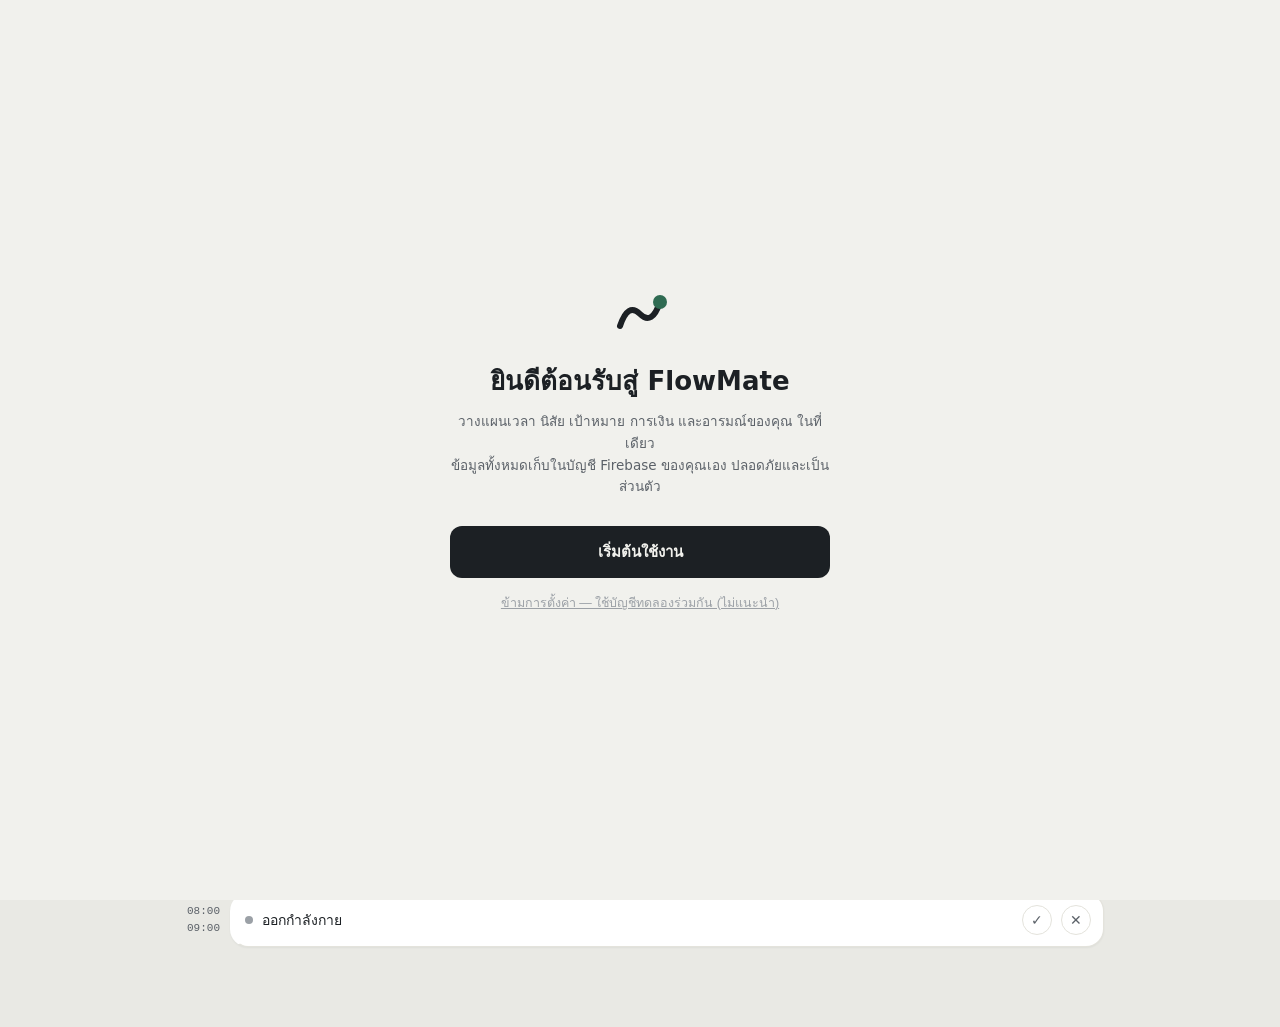
==== commit 51cbd61b: "Add files via upload" ====
--- a/timeblock-v2.html
+++ b/timeblock-v2.html
@@ -13,6 +13,8 @@
 html[data-theme="dark"]{--ink:#EDEDE9;--ink-soft:#B7BEC4;--ink-muted:#9BA1A8;--paper:#1A1C1F;--card:#1F2226;--line:#2C2F34;--line-strong:#3A3F45;--focus:#4A9B78;--focus-soft:#1F2A25;--focus-border:#4A9B7844;--rest:#E08C2B;--rest-soft:#3A2D18;--danger:#E05C5C;--bg-page:#15171A;--icon-filter:invert(1) brightness(1.5);--staircase-undone:#3A3F45;}
 *{box-sizing:border-box;-webkit-tap-highlight-color:transparent;}
 body{margin:0;background:var(--bg-page);font-family:-apple-system,"Segoe UI","Noto Sans Thai",system-ui,sans-serif;color:var(--ink);padding-bottom:calc(var(--tab-h) + env(safe-area-inset-bottom));transition:background .2s,color .2s;}
+button{transition:opacity .1s ease-out;}
+button:active{opacity:.8;}
 .page{display:none;max-width:440px;margin:0 auto;padding:16px 16px 8px;}
 .page.active{display:block;}
 .tab-bar{position:fixed;bottom:0;left:0;right:0;background:var(--card);border-top:0.5px solid var(--line);display:flex;z-index:40;height:var(--tab-h);padding-bottom:env(safe-area-inset-bottom);}
@@ -65,6 +67,8 @@
 .card2-badge-continues{background:var(--paper);color:var(--ink-soft);}
 .card2-pomo-compact{display:flex;align-items:center;gap:10px;margin-top:11px;padding-top:11px;border-top:0.5px solid var(--focus-border);cursor:pointer;}
 .card2-pomo-ring-sm{position:relative;width:32px;height:32px;flex-shrink:0;display:flex;align-items:center;justify-content:center;}
+#pomoFullRing{transition:stroke-dashoffset 1s linear,stroke .25s ease;}
+.card2-pomo-ring-sm svg circle{transition:stroke-dashoffset 1s linear;}
 .card2-pomo-time-lg{font-family:ui-monospace,monospace;font-size:16px;font-weight:600;}
 .card2-pomo-label{font-size:13px;color:var(--ink-soft);}
 .card2-start-focus{margin-top:11px;padding-top:11px;border-top:0.5px solid var(--focus-border);display:flex;justify-content:center;}
@@ -112,9 +116,10 @@
 .toggle-wrap input:checked~.toggle-track{background:var(--focus);}
 .toggle-thumb{position:absolute;top:3px;left:3px;width:20px;height:20px;background:#fff;border-radius:50%;transition:transform .2s;pointer-events:none;}
 .toggle-wrap input:checked~.toggle-track .toggle-thumb{transform:translateX(18px);}
-.overlay{position:fixed;inset:0;background:rgba(0,0,0,.45);display:none;align-items:center;justify-content:center;z-index:50;padding:20px;}
-.overlay.show{display:flex;}
-.modal{width:100%;max-width:440px;background:var(--card);border-radius:20px;display:flex;flex-direction:column;max-height:85dvh;}
+.overlay{position:fixed;inset:0;background:rgba(0,0,0,.45);display:flex;align-items:center;justify-content:center;z-index:50;padding:20px;opacity:0;pointer-events:none;transition:opacity .18s ease-in;}
+.overlay.show{opacity:1;pointer-events:auto;transition:opacity .25s ease-out;}
+.modal{width:100%;max-width:440px;background:var(--card);border-radius:20px;display:flex;flex-direction:column;max-height:85dvh;overflow:hidden;transform:translateY(28px);transition:transform .18s ease-in;}
+.overlay.show .modal{transform:translateY(0);transition:transform .25s ease-out;}
 .modal-handle{display:none;}
 .modal-head{padding:12px 18px 10px;border-bottom:0.5px solid var(--line);display:flex;align-items:center;justify-content:space-between;flex-shrink:0;}
 .modal-head h2{font-size:15px;font-weight:600;margin:0;}
@@ -148,6 +153,10 @@
 .speech-bubble.show{opacity:1;transform:translateY(0);}
 .mascot-eyebrow{font-size:10px;color:var(--ink-soft);text-transform:uppercase;letter-spacing:.05em;margin:0 0 5px;}
 .mascot-msg{font-size:14px;font-weight:500;margin:0 0 10px;line-height:1.5;}
+.today-shortcut-row{display:flex;gap:8px;margin-bottom:14px;}
+.today-shortcut-btn{flex:1;background:var(--card);border:none;border-radius:14px;padding:10px 6px;display:flex;flex-direction:column;align-items:center;gap:5px;cursor:pointer;font-family:inherit;}
+.today-shortcut-icon{width:34px;height:34px;border-radius:10px;background:var(--paper);display:flex;align-items:center;justify-content:center;font-size:16px;}
+.today-shortcut-label{font-size:10px;font-weight:600;color:var(--ink);}
 .mf-card{background:var(--card);border:0.5px solid var(--line);border-radius:18px;padding:16px;margin-bottom:12px;}
 .mf-idle{display:flex;align-items:center;justify-content:space-between;gap:12px;}
 .mf-idle-text p{margin:0;font-size:14px;font-weight:600;}
@@ -252,9 +261,10 @@
 .seg-mini-btn{border:none;background:none;font-size:10px;padding:3px 8px;border-radius:6px;cursor:pointer;color:var(--ink-soft);}
 .seg-mini-active{background:var(--card);color:var(--ink);font-weight:500;}
 .light-week-grid{display:grid;grid-template-columns:repeat(7,1fr);gap:6px;}
-.light-day{background:var(--card);border:0.5px solid var(--line);border-radius:12px;padding:8px 4px;text-align:center;cursor:pointer;position:relative;}
+.light-day{background:var(--card);border:1.5px solid transparent;border-radius:12px;padding:8px 4px;text-align:center;cursor:pointer;position:relative;}
+.light-day.is-selected{border-color:var(--line-strong);}
 .light-day-pending{position:absolute;top:6px;right:6px;width:7px;height:7px;border-radius:50%;background:var(--rest);}
-.light-day-count{font-size:10px;color:var(--ink-soft);margin:0;}
+.light-day-dot{width:5px;height:5px;border-radius:50%;background:var(--focus);margin:0 auto;}
 .light-day.is-today{border:1.5px solid var(--focus);}
 .light-day-name{font-size:10px;color:var(--ink-muted);margin:0 0 3px;}
 .light-day.is-today .light-day-name{color:var(--focus);font-weight:600;}
@@ -265,11 +275,15 @@
 .light-day-dots{display:flex;gap:2px;justify-content:center;flex-wrap:wrap;min-height:6px;}
 .light-day-dots span{width:5px;height:5px;border-radius:50%;}
 .light-day-empty{opacity:.4;}
+.light-week-agenda-title{font-size:14px;font-weight:600;color:var(--ink);margin:16px 0 10px;}
+.light-week-agenda-row{background:var(--card);border:0.5px solid var(--line);border-radius:14px;padding:12px 14px;margin-bottom:8px;display:flex;justify-content:space-between;align-items:center;font-size:13px;color:var(--ink);cursor:pointer;}
+.light-week-agenda-time{font-family:ui-monospace,monospace;color:var(--ink-soft);font-size:12px;flex-shrink:0;margin-left:10px;}
+.light-week-agenda-empty{font-size:12px;color:var(--ink-muted);padding:4px 2px;}
 /* ── Project Progress Dashboard ── */
 .proj-dash{padding:4px 0 12px;}
 .progress-banner{background:linear-gradient(135deg,#1F6F5C,#164F42);border-radius:18px;padding:16px 18px;margin-bottom:16px;color:#fff;font-size:14px;font-weight:600;}
 .proj-summary-row{display:grid;grid-template-columns:repeat(3,1fr);gap:8px;margin-bottom:16px;}
-@keyframes streakPulse{0%,100%{opacity:1;transform:scale(1);}50%{opacity:.82;transform:scale(1.04);}}
+@keyframes streakPulse{0%,100%{transform:scale(1);}50%{transform:scale(1.05);}}
 .streak-pulse{display:inline-block;animation:streakPulse 1.6s ease-in-out infinite;}
 .proj-mini-stats-row{display:grid;grid-template-columns:1fr 1fr;gap:10px;margin-bottom:16px;}
 .proj-mini-stat{background:var(--card);border-radius:14px;padding:12px;text-align:center;}
@@ -297,25 +311,29 @@
 .proj-win-sub{font-size:11px;color:var(--focus);margin:0;opacity:.8;}
 .proj-edit-modal-body .field{margin-bottom:10px;}
 .proj-grid{display:grid;grid-template-columns:3fr 1fr;gap:16px;}
+.proj-top-btn-row{display:grid;grid-template-columns:1.6fr 1fr;gap:10px;margin-bottom:16px;}
 .proj-col-label{font-size:11px;font-weight:700;color:var(--ink-soft);letter-spacing:0.4px;margin:0 0 10px;}
 .proj-card2{background:var(--card);border-radius:16px;padding:18px 20px;margin-bottom:12px;cursor:pointer;transition:opacity .2s;}
 .proj-card2.proj-dimmed{opacity:.5;}
 .proj-card2-top{display:flex;align-items:center;justify-content:space-between;margin-bottom:10px;gap:6px;}
 .proj-card2-name{display:flex;align-items:center;gap:8px;font-size:15px;font-weight:700;color:var(--ink);min-width:0;overflow:hidden;text-overflow:ellipsis;white-space:nowrap;}
 .proj-card2-pct{font-size:14px;font-weight:700;color:var(--ink);flex-shrink:0;}
+.proj-finance-badge{background:var(--focus-soft);color:var(--focus);font-size:10px;font-weight:700;border-radius:8px;padding:2px 7px;flex-shrink:0;margin-left:6px;}
+.proj-card2-celebrate{text-align:center;padding:20px;}
+.proj-celebrate-check{width:52px;height:52px;border-radius:50%;background:var(--focus);display:flex;align-items:center;justify-content:center;margin:0 auto 12px;}
+.proj-celebrate-title{font-size:15px;font-weight:700;color:var(--ink);margin:0 0 8px;}
+.proj-celebrate-sub{font-size:12px;color:var(--ink-soft);margin:8px 0 0;}
 .proj-card2-status{font-size:12px;color:#5B8C6E;margin:0;}
 .proj-card2-hint{font-size:12px;color:#5B8C6E;margin:0 0 12px;}
 .proj-card2-bottom{display:flex;align-items:center;justify-content:space-between;gap:8px;flex-wrap:wrap;}
 .proj-card2-modepill{background:var(--focus-soft);color:#4C9A7A;font-size:11px;padding:4px 10px;border-radius:20px;display:inline-flex;align-items:center;gap:3px;flex-shrink:0;}
 .proj-card2-num{font-size:11px;color:var(--ink-muted);}
-.habit-panel{background:var(--card);border-radius:16px;padding:16px;display:flex;flex-direction:column;gap:14px;height:100%;}
-.habit-row-item+.habit-row-item{border-top:0.5px solid var(--line);padding-top:14px;}
-.habit-row-top{display:flex;align-items:center;justify-content:space-between;margin-bottom:6px;gap:6px;}
-.habit-row-name{display:flex;align-items:center;gap:6px;font-size:13px;font-weight:600;color:var(--ink);min-width:0;overflow:hidden;text-overflow:ellipsis;white-space:nowrap;}
-.habit-row-streak{font-size:10px;font-weight:700;color:var(--rest);display:flex;align-items:center;gap:2px;flex-shrink:0;cursor:pointer;}
-.habit-row-strip{display:flex;gap:3px;}
-.habit-row-strip span{flex:1;height:5px;border-radius:3px;background:var(--line);}
-.habit-row-strip span.on{background:#4C9A7A;}
+.habit-panel{display:flex;flex-direction:column;gap:8px;}
+.habit-box-card{background:var(--card);border:0.5px solid var(--line);border-radius:14px;padding:14px 8px;text-align:center;cursor:pointer;}
+.habit-box-ring{width:32px;height:32px;border-radius:50%;border:2px solid var(--line-strong);margin:0 auto 8px;display:flex;align-items:center;justify-content:center;}
+.habit-box-ring.is-done-today{border-color:var(--focus);background:var(--focus-soft);color:var(--focus);}
+.habit-box-name{font-size:11px;color:var(--ink);margin:0 0 4px;line-height:1.3;}
+.habit-box-streak{font-size:11px;font-weight:700;color:var(--focus);}
 .gallery-popup-backdrop{position:fixed;inset:0;background:rgba(20,20,18,.45);backdrop-filter:blur(2px);display:none;align-items:center;justify-content:center;z-index:70;padding:20px;}
 .gallery-popup-backdrop.show{display:flex;}
 .gallery-popup{width:100%;max-width:480px;max-height:80vh;overflow-y:auto;background:var(--card);border-radius:20px;padding:24px;box-shadow:0 20px 60px rgba(0,0,0,.25);}
@@ -343,23 +361,63 @@
 .journal-note{width:100%;border:0.5px solid var(--line);border-radius:10px;padding:9px 11px;font-size:12.5px;font-family:inherit;color:var(--ink);background:var(--paper);resize:vertical;min-height:52px;}
 .journal-saved-hint{font-size:10.5px;color:var(--ink-muted);margin:6px 0 0;text-align:right;opacity:0;transition:opacity .3s;}
 .journal-saved-hint.show{opacity:1;}
-.mood-strip{display:flex;gap:3px;}
-.mood-strip span{flex:1;height:20px;border-radius:4px;background:var(--line);display:flex;align-items:center;justify-content:center;font-size:11px;}
-.expense-card{background:var(--card);border-radius:16px;padding:16px;margin-bottom:14px;}
-.expense-card-top{display:flex;align-items:center;justify-content:space-between;margin-bottom:12px;}
-.expense-card-title{font-size:13px;font-weight:700;color:var(--ink);}
+.mood-strip{display:flex;align-items:flex-end;gap:3px;height:48px;background:var(--card);border:0.5px solid var(--line);border-radius:12px;padding:10px 8px;}
+.mood-strip span{flex:1;border-radius:3px;background:var(--line);min-height:4px;}
+.habit-grid-21{display:grid;grid-template-columns:repeat(7,1fr);gap:4px;margin-top:8px;max-width:130px;}
+.habit-grid-21 span{aspect-ratio:1;border-radius:3px;background:var(--line);}
+.habit-grid-21 span.on{background:var(--focus);}
+.expense-total-hero{background:var(--card);border-radius:16px;padding:16px;margin-bottom:16px;text-align:center;}
+.expense-total-hero-lbl{font-size:12px;color:var(--ink-soft);margin:0;}
+.expense-total-hero-val{font-family:ui-monospace,monospace;font-size:26px;font-weight:700;color:var(--ink);margin:4px 0 0;}
 .expense-add-btn{border:none;background:var(--ink);color:#fff;font-size:11px;font-weight:600;padding:6px 12px;border-radius:20px;cursor:pointer;}
-.expense-total{font-size:24px;font-weight:700;color:var(--ink);margin:0 0 12px;}
-.expense-cat-row{display:flex;align-items:center;gap:8px;margin-bottom:8px;font-size:12px;}
-.expense-cat-name{width:74px;flex-shrink:0;color:var(--ink-soft);}
-.expense-cat-bar-wrap{flex:1;height:8px;background:var(--paper);border-radius:4px;overflow:hidden;}
-.expense-cat-bar{height:100%;border-radius:4px;background:var(--focus);}
-.expense-cat-amt{width:64px;flex-shrink:0;text-align:right;color:var(--ink);font-weight:600;}
-.expense-recent-item{display:flex;align-items:center;justify-content:space-between;padding:7px 0;border-top:0.5px solid var(--line);font-size:12px;}
+.expense-recent-card{background:var(--card);border-radius:16px;padding:4px 16px;}
+.expense-recent-item{display:flex;align-items:center;justify-content:space-between;padding:10px 0;border-top:0.5px solid var(--line);font-size:12px;}
 .expense-recent-item:first-child{border-top:none;}
-.expense-cat-chip{background:var(--paper);border:1.5px solid transparent;border-radius:20px;padding:7px 4px;font-size:11px;cursor:pointer;text-align:center;}
-.expense-cat-chip.picked{border-color:var(--focus);background:var(--focus-soft);}
-.expense-cat-grid{display:grid;grid-template-columns:repeat(4,1fr);gap:6px;margin-bottom:12px;}
+.expense-cat-row{margin-bottom:12px;font-size:13px;}
+.expense-cat-row-top{display:flex;justify-content:space-between;margin-bottom:5px;}
+.expense-cat-name{color:var(--ink);}
+.expense-cat-bar-wrap{height:8px;background:var(--paper);border-radius:4px;overflow:hidden;}
+.expense-cat-bar{height:100%;border-radius:4px;background:var(--rest);}
+.expense-cat-amt{font-family:ui-monospace,monospace;color:var(--ink-soft);}
+.expense-cat-dot-chip{background:var(--paper);border:1.5px solid transparent;border-radius:12px;padding:10px 4px;font-size:10px;cursor:pointer;text-align:center;color:var(--ink);font-family:inherit;display:flex;flex-direction:column;align-items:center;gap:6px;}
+.expense-cat-dot-chip.picked{border-color:var(--focus);background:var(--focus-soft);}
+.expense-cat-dot{width:20px;height:20px;border-radius:50%;flex-shrink:0;}
+.acct-filter-row{display:flex;gap:6px;overflow-x:auto;margin-bottom:14px;padding-bottom:2px;}
+.acct-filter-chip{flex-shrink:0;border:none;background:var(--card);color:var(--ink-soft);font-size:12px;font-weight:500;padding:7px 14px;border-radius:20px;cursor:pointer;white-space:nowrap;font-family:inherit;}
+.acct-filter-chip.active{background:var(--ink);color:var(--card);font-weight:600;}
+.fin-net-hero{background:var(--card);border-radius:16px;padding:18px;margin-bottom:14px;}
+.fin-net-hero-lbl{font-size:12px;color:var(--ink-soft);margin:0 0 4px;}
+.fin-net-hero-val{font-family:ui-monospace,monospace;font-size:28px;font-weight:700;margin:0 0 14px;}
+.fin-net-hero-val.pos{color:var(--focus);}
+.fin-net-hero-val.neg{color:var(--danger);}
+.fin-net-split{display:flex;gap:16px;}
+.fin-net-split-item{flex:1;}
+.fin-net-split-lbl{font-size:11px;color:var(--ink-muted);display:block;margin-bottom:2px;}
+.fin-net-split-val{font-family:ui-monospace,monospace;font-size:15px;font-weight:600;}
+.fin-btn-row{display:grid;grid-template-columns:1fr 1fr;gap:8px;margin-bottom:16px;}
+.fin-btn-expense{border:none;background:var(--ink);color:var(--card);border-radius:10px;padding:11px;font-size:13px;font-weight:600;cursor:pointer;font-family:inherit;}
+.fin-btn-income{border:1px solid var(--focus);background:none;color:var(--focus);border-radius:10px;padding:11px;font-size:13px;font-weight:600;cursor:pointer;font-family:inherit;}
+.fin-txn-item{background:var(--card);border-radius:14px;padding:12px 14px;margin-bottom:6px;display:flex;align-items:center;justify-content:space-between;}
+.fin-txn-title{font-size:13px;color:var(--ink);margin:0;}
+.fin-txn-meta{font-size:11px;color:var(--ink-muted);margin:2px 0 0;}
+.fin-txn-amt{font-family:ui-monospace,monospace;font-size:13px;font-weight:600;flex-shrink:0;}
+.fin-txn-amt.pos{color:var(--focus);}
+.fin-txn-amt.neg{color:var(--danger);}
+.acct-manage-link{font-size:11px;color:var(--ink-soft);text-decoration:underline;cursor:pointer;background:none;border:none;font-family:inherit;padding:0 0 12px;display:block;margin-left:auto;}
+.acct-row{display:flex;align-items:center;gap:12px;background:var(--paper);border-radius:12px;padding:11px 14px;margin-bottom:8px;}
+.acct-row-dot{width:32px;height:32px;border-radius:50%;flex-shrink:0;}
+.acct-row-name{font-size:13px;font-weight:600;color:var(--ink);margin:0;}
+.acct-row-bal{font-family:ui-monospace,monospace;font-size:11px;color:var(--ink-muted);margin:0;}
+.acct-row-del{margin-left:auto;background:none;border:none;color:var(--ink-muted);cursor:pointer;font-size:15px;padding:4px 6px;}
+.acct-add-btn{width:100%;background:none;border:1px dashed var(--line-strong);color:var(--ink-soft);border-radius:10px;padding:12px;font-size:13px;font-weight:600;cursor:pointer;font-family:inherit;}
+.budget-row{background:var(--card);border-radius:14px;padding:12px 14px;margin-bottom:10px;}
+.budget-row-top{display:flex;justify-content:space-between;margin-bottom:6px;}
+.budget-row-name{font-size:13px;font-weight:600;color:var(--ink);}
+.budget-row-amt{font-family:ui-monospace,monospace;font-size:12px;color:var(--ink-soft);}
+.budget-bar-wrap{height:7px;background:var(--paper);border-radius:4px;overflow:hidden;margin-bottom:4px;}
+.budget-bar-fill{height:100%;border-radius:4px;}
+.budget-row-warn{font-size:11px;font-weight:600;}
+.expense-cat-grid{display:grid;grid-template-columns:repeat(4,1fr);gap:8px;margin-bottom:12px;}
 .event-diamond{width:5px;height:5px;background:var(--rest);transform:rotate(45deg);flex-shrink:0;}
 .event-legend{display:flex;gap:12px;font-size:11px;color:var(--ink-soft);margin-bottom:10px;}
 .event-legend-item{display:flex;align-items:center;gap:4px;}
@@ -419,11 +477,11 @@
   .proj-sum-val{font-size:16px;}
   .proj-sum-lbl{font-size:10px;}
   .expense-cat-grid{grid-template-columns:repeat(3,1fr);}
-  .expense-cat-chip{font-size:10px;padding:6px 3px;}
+  .expense-cat-dot-chip{font-size:9px;padding:8px 2px;}
   .plan-view-tabs .plan-view-tab,.tab-btn span{font-size:11px;}
   .mode-grid button{font-size:11px;padding:8px 2px;}
   .proj-grid{gap:10px;}
-  .habit-panel{padding:12px;}
+  .habit-box-card{padding:10px 6px;}
   .journal-mood-btn{font-size:17px;padding:7px 0;}
 }
 </style>
@@ -432,11 +490,16 @@
 
 <!-- PAGE: Today -->
 <div class="page active" id="page-today">
-  <div class="app-head"><div style="display:flex;align-items:center;gap:7px;"><svg width="20" height="20" viewBox="0 0 56 56" style="flex-shrink:0"><path d="M8 40 Q 16 16 28 28 Q 40 40 48 16" fill="none" stroke="var(--ink)" stroke-width="6" stroke-linecap="round"/><circle cx="48" cy="16" r="7" fill="var(--focus)"/></svg><h1>time block</h1></div><div style="display:flex;align-items:center;gap:10px;"><span class="clock" id="clockNow">--:--:--</span><button id="openProfileBtn" style="width:28px;height:28px;border-radius:50%;border:0.5px solid var(--line);background:var(--paper);padding:0;cursor:pointer;display:flex;align-items:center;justify-content:center;color:var(--ink-soft);"><svg width="16" height="16" viewBox="0 0 24 24" fill="none" stroke="currentColor" stroke-width="2"><circle cx="12" cy="8" r="4"/><path d="M4 21c0-4 4-6 8-6s8 2 8 6"/></svg></button></div></div>
+  <div class="app-head"><div style="display:flex;align-items:center;gap:7px;"><svg width="20" height="20" viewBox="0 0 56 56" style="flex-shrink:0"><path d="M8 40 Q 16 16 28 28 Q 40 40 48 16" fill="none" stroke="var(--ink)" stroke-width="6" stroke-linecap="round"/><circle cx="48" cy="16" r="7" fill="var(--focus)"/></svg><h1>วันนี้</h1></div><div style="display:flex;align-items:center;gap:10px;"><span class="clock" id="clockNow">--:--:--</span><button id="openProfileBtn" style="width:28px;height:28px;border-radius:50%;border:0.5px solid var(--line);background:var(--paper);padding:0;cursor:pointer;display:flex;align-items:center;justify-content:center;color:var(--ink-soft);"><svg width="16" height="16" viewBox="0 0 24 24" fill="none" stroke="currentColor" stroke-width="2"><circle cx="12" cy="8" r="4"/><path d="M4 21c0-4 4-6 8-6s8 2 8 6"/></svg></button></div></div>
   <div class="day-nav">
     <button class="day-nav-btn" id="prevDayBtn">‹</button>
     <span class="day-nav-label" id="dateLabel">วันนี้</span>
     <button class="day-nav-btn" id="nextDayBtn">›</button>
+  </div>
+  <div class="today-shortcut-row">
+    <button type="button" class="today-shortcut-btn" id="shortcutFinanceBtn"><span class="today-shortcut-icon">💰</span><span class="today-shortcut-label">การเงิน</span></button>
+    <button type="button" class="today-shortcut-btn" id="shortcutGoalsBtn"><span class="today-shortcut-icon">🎯</span><span class="today-shortcut-label">เป้าหมาย</span></button>
+    <button type="button" class="today-shortcut-btn" id="shortcutEventsBtn"><span class="today-shortcut-icon">📅</span><span class="today-shortcut-label">เหตุการณ์</span></button>
   </div>
   <button class="add-btn" id="openAddBtn">+ เพิ่ม time block</button>
   <div class="mf-card" id="mfCard"></div>
@@ -489,6 +552,7 @@
         <span class="event-legend-item"><span class="event-diamond"></span>เหตุการณ์สำคัญ</span>
       </div>
       <div id="lightWeekGrid" class="light-week-grid"></div>
+      <div id="lightWeekAgenda"></div>
       <div id="timelineWeekWrap" style="display:none;overflow-y:auto;max-height:calc(100dvh - 320px);-webkit-overflow-scrolling:touch;">
         <div id="timelineWeekGrid"></div>
       </div>
@@ -633,28 +697,12 @@
   <p style="font-size:11px;color:var(--ink-muted);margin:-4px 0 10px;padding:0 2px">แจ้งเตือนแบบเว็บแอปขึ้นอยู่กับเครื่องและเบราว์เซอร์ — บนไอโฟนต้อง Add to Home Screen ก่อนถึงจะได้รับแจ้งเตือน</p>
   <p class="section-label">แจ้งเตือน</p>
   <div class="settings-group">
-    <div class="settings-row" id="openVoiceBtn">
-      <div class="settings-row-left">
-        <svg class="settings-icon" viewBox="0 0 24 24" fill="none" stroke="currentColor" stroke-width="2"><path d="M11 5L6 9H2v6h4l5 4V5z"/><path d="M19.07 4.93a10 10 0 0 1 0 14.14M15.54 8.46a5 5 0 0 1 0 7.07"/></svg>
-        <div class="settings-row-text"><p>เสียงแจ้งเตือน</p><small id="voiceProviderLabel">อัตโนมัติ</small></div>
-      </div>
-      <svg class="chev" viewBox="0 0 24 24" fill="none" stroke="currentColor" stroke-width="2"><polyline points="9 18 15 12 9 6"/></svg>
-    </div>
     <div class="settings-row" id="openSyncBtn">
       <div class="settings-row-left">
         <svg class="settings-icon" viewBox="0 0 24 24" fill="none" stroke="currentColor" stroke-width="2"><polyline points="23 4 23 10 17 10"/><polyline points="1 20 1 14 7 14"/><path d="M3.51 9a9 9 0 0 1 14.85-3.36L23 10M1 14l4.64 4.36A9 9 0 0 0 20.49 15"/></svg>
         <div class="settings-row-text"><p>ซิงค์ข้ามอุปกรณ์</p><small>Firebase</small></div>
       </div>
       <svg class="chev" viewBox="0 0 24 24" fill="none" stroke="currentColor" stroke-width="2"><polyline points="9 18 15 12 9 6"/></svg>
-    </div>
-  </div>
-  <div class="settings-group">
-    <div class="settings-row">
-      <div class="settings-row-left">
-        <svg class="settings-icon" viewBox="0 0 24 24" fill="none" stroke="currentColor" stroke-width="2"><path d="M18 8A6 6 0 0 0 6 8c0 7-3 9-3 9h18s-3-2-3-9"/><path d="M13.73 21a2 2 0 0 1-3.46 0"/></svg>
-        <div class="settings-row-text"><p>พูดด้วยเสียงตอนแจ้งเตือน</p></div>
-      </div>
-      <label class="toggle-wrap"><input type="checkbox" id="voiceToggle" checked><span class="toggle-track"><span class="toggle-thumb"></span></span></label>
     </div>
   </div>
 
@@ -714,39 +762,112 @@
 </div>
 
 <!-- EXPENSE QUICK-ADD MODAL -->
-<div class="overlay" id="expenseOverlay">
-  <div class="modal">
-    <div class="modal-handle"></div>
-    <div class="modal-head"><h2>เพิ่มรายจ่าย</h2><button class="modal-close" onclick="document.getElementById('expenseOverlay').classList.remove('show')">✕</button></div>
-    <div class="modal-body">
-      <div class="field"><label>จำนวนเงิน (บาท)</label><input type="number" id="exp_amount" min="0" step="1" placeholder="เช่น 120" inputmode="decimal"></div>
-      <div class="field"><label>หมวดหมู่</label>
-        <div class="expense-cat-grid" id="expCatGrid">
-          <button type="button" class="expense-cat-chip" data-cat="food">🍜 อาหาร</button>
-          <button type="button" class="expense-cat-chip" data-cat="transport">🚗 เดินทาง</button>
-          <button type="button" class="expense-cat-chip" data-cat="shopping">🛍 ช้อปปิ้ง</button>
-          <button type="button" class="expense-cat-chip" data-cat="bills">🏠 บิล/ที่พัก</button>
-          <button type="button" class="expense-cat-chip" data-cat="health">💊 สุขภาพ</button>
-          <button type="button" class="expense-cat-chip" data-cat="fun">🎬 บันเทิง</button>
-          <button type="button" class="expense-cat-chip" data-cat="other">📦 อื่นๆ</button>
-        </div>
+<div class="confirm-popup-backdrop" id="expenseOverlay">
+  <div class="confirm-popup" style="max-width:340px;text-align:left;">
+    <div style="display:flex;align-items:center;justify-content:space-between;margin-bottom:16px;">
+      <span style="font-size:16px;font-weight:700;color:var(--ink);">เพิ่มรายจ่าย</span>
+      <button type="button" class="gallery-popup-close" onclick="document.getElementById('expenseOverlay').classList.remove('show')">✕</button>
+    </div>
+    <input type="number" id="exp_amount" min="0" step="1" placeholder="0" inputmode="decimal" style="width:100%;border:none;background:none;text-align:center;font-family:ui-monospace,monospace;font-size:34px;font-weight:700;color:var(--ink);margin-bottom:16px;">
+    <div class="expense-cat-grid" id="expCatGrid">
+      <button type="button" class="expense-cat-dot-chip" data-cat="food"><span class="expense-cat-dot" style="background:#E08C2B"></span>อาหาร</button>
+      <button type="button" class="expense-cat-dot-chip" data-cat="transport"><span class="expense-cat-dot" style="background:#1a6ecc"></span>เดินทาง</button>
+      <button type="button" class="expense-cat-dot-chip" data-cat="shopping"><span class="expense-cat-dot" style="background:#b2557a"></span>ช้อปปิ้ง</button>
+      <button type="button" class="expense-cat-dot-chip" data-cat="bills"><span class="expense-cat-dot" style="background:#8a6d3b"></span>บิล/ที่พัก</button>
+      <button type="button" class="expense-cat-dot-chip" data-cat="health"><span class="expense-cat-dot" style="background:#1a9c6e"></span>สุขภาพ</button>
+      <button type="button" class="expense-cat-dot-chip" data-cat="fun"><span class="expense-cat-dot" style="background:#7a4fa3"></span>บันเทิง</button>
+      <button type="button" class="expense-cat-dot-chip" data-cat="other"><span class="expense-cat-dot" style="background:#9BA0A6"></span>อื่นๆ</button>
+    </div>
+    <details style="margin-bottom:16px;">
+      <summary style="font-size:12px;color:var(--ink-soft);cursor:pointer;">เพิ่มวันที่/โน้ต (ไม่บังคับ)</summary>
+      <div style="margin-top:10px;display:flex;flex-direction:column;gap:8px;">
+        <input type="date" id="exp_date" style="width:100%;border:0.5px solid var(--line);border-radius:10px;padding:9px 11px;font-size:13px;background:var(--paper);color:var(--ink);">
+        <input type="text" id="exp_note" placeholder="เช่น ข้าวกลางวันกับเพื่อน" style="width:100%;border:0.5px solid var(--line);border-radius:10px;padding:9px 11px;font-size:13px;background:var(--paper);color:var(--ink);">
       </div>
-      <div class="field"><label>วันที่</label><input type="date" id="exp_date"></div>
-      <div class="field"><label>โน้ต (ไม่บังคับ)</label><input type="text" id="exp_note" placeholder="เช่น ข้าวกลางวันกับเพื่อน"></div>
-      <button class="btn-primary" id="expenseSaveBtn" style="width:100%;">บันทึกรายจ่าย</button>
-    </div>
+    </details>
+    <div id="expAccountRow" style="display:flex;align-items:center;justify-content:space-between;background:var(--paper);border-radius:10px;padding:11px 14px;margin-bottom:16px;font-size:13px;color:var(--ink-soft);cursor:pointer;">
+      <span>จ่ายจากบัญชี</span><span id="exp_accountLabel" style="color:var(--ink);font-weight:600;"></span>
+    </div>
+    <button type="button" id="expenseSaveBtn" class="confirm-popup-btn confirm-popup-btn-confirm" style="width:100%;background:var(--ink);">บันทึก</button>
+  </div>
+</div>
+
+<!-- INCOME MODAL -->
+<div class="confirm-popup-backdrop" id="incomeOverlay">
+  <div class="confirm-popup" style="max-width:340px;text-align:left;">
+    <div style="display:flex;align-items:center;justify-content:space-between;margin-bottom:16px;">
+      <span style="font-size:16px;font-weight:700;color:var(--ink);">เพิ่มรายรับ</span>
+      <button type="button" class="gallery-popup-close" onclick="document.getElementById('incomeOverlay').classList.remove('show')">✕</button>
+    </div>
+    <input type="number" id="inc_amount" min="0" step="1" placeholder="0" inputmode="decimal" style="width:100%;border:none;background:none;text-align:center;font-family:ui-monospace,monospace;font-size:34px;font-weight:700;color:var(--focus);margin-bottom:16px;">
+    <div class="expense-cat-grid" id="incCatGrid" style="grid-template-columns:repeat(3,1fr);margin-bottom:16px;">
+      <button type="button" class="expense-cat-dot-chip" data-cat="salary"><span class="expense-cat-dot" style="background:#2f6b52"></span>เงินเดือน</button>
+      <button type="button" class="expense-cat-dot-chip" data-cat="freelance"><span class="expense-cat-dot" style="background:#4A9B78"></span>ฟรีแลนซ์</button>
+      <button type="button" class="expense-cat-dot-chip" data-cat="other"><span class="expense-cat-dot" style="background:var(--line-strong)"></span>อื่นๆ</button>
+    </div>
+    <div id="incAccountRow" style="display:flex;align-items:center;justify-content:space-between;background:var(--paper);border-radius:10px;padding:11px 14px;margin-bottom:16px;font-size:13px;color:var(--ink-soft);cursor:pointer;">
+      <span>เข้าบัญชี</span><span id="inc_accountLabel" style="color:var(--ink);font-weight:600;"></span>
+    </div>
+    <button type="button" id="incomeSaveBtn" class="confirm-popup-btn confirm-popup-btn-confirm" style="width:100%;background:var(--ink);">บันทึก</button>
+  </div>
+</div>
+
+<!-- ACCOUNT PICKER MODAL -->
+<div class="confirm-popup-backdrop" id="accountPickOverlay">
+  <div class="confirm-popup" style="max-width:320px;text-align:left;">
+    <div style="display:flex;align-items:center;justify-content:space-between;margin-bottom:14px;">
+      <span style="font-size:15px;font-weight:700;color:var(--ink);">เลือกบัญชี</span>
+      <button type="button" class="gallery-popup-close" onclick="document.getElementById('accountPickOverlay').classList.remove('show')">✕</button>
+    </div>
+    <div id="accountPickList"></div>
+  </div>
+</div>
+
+<!-- MANAGE ACCOUNTS MODAL -->
+<div class="confirm-popup-backdrop" id="accountsOverlay">
+  <div class="confirm-popup" style="max-width:340px;text-align:left;">
+    <div style="display:flex;align-items:center;justify-content:space-between;margin-bottom:14px;">
+      <span style="font-size:16px;font-weight:700;color:var(--ink);">จัดการบัญชี</span>
+      <button type="button" class="gallery-popup-close" onclick="document.getElementById('accountsOverlay').classList.remove('show')">✕</button>
+    </div>
+    <div id="accountsList" style="margin-bottom:12px;"></div>
+    <div id="newAccountForm" style="display:none;flex-direction:column;gap:8px;margin-bottom:10px;">
+      <input type="text" id="newAcct_name" placeholder="ชื่อบัญชี เช่น บัญชีออมทรัพย์" style="width:100%;border:0.5px solid var(--line);border-radius:10px;padding:9px 11px;font-size:13px;background:var(--paper);color:var(--ink);">
+      <div class="expense-cat-grid" id="newAcctColorGrid" style="grid-template-columns:repeat(6,1fr);">
+        <button type="button" class="expense-cat-dot-chip" data-color="#2f6b52" style="padding:6px 2px;"><span class="expense-cat-dot" style="background:#2f6b52;width:16px;height:16px;"></span></button>
+        <button type="button" class="expense-cat-dot-chip" data-color="#E08C2B" style="padding:6px 2px;"><span class="expense-cat-dot" style="background:#E08C2B;width:16px;height:16px;"></span></button>
+        <button type="button" class="expense-cat-dot-chip" data-color="#B23B3B" style="padding:6px 2px;"><span class="expense-cat-dot" style="background:#B23B3B;width:16px;height:16px;"></span></button>
+        <button type="button" class="expense-cat-dot-chip" data-color="#1a6ecc" style="padding:6px 2px;"><span class="expense-cat-dot" style="background:#1a6ecc;width:16px;height:16px;"></span></button>
+        <button type="button" class="expense-cat-dot-chip" data-color="#7a4fa3" style="padding:6px 2px;"><span class="expense-cat-dot" style="background:#7a4fa3;width:16px;height:16px;"></span></button>
+        <button type="button" class="expense-cat-dot-chip" data-color="#9BA0A6" style="padding:6px 2px;"><span class="expense-cat-dot" style="background:#9BA0A6;width:16px;height:16px;"></span></button>
+      </div>
+      <button type="button" id="newAccountSaveBtn" class="confirm-popup-btn confirm-popup-btn-confirm" style="width:100%;background:var(--ink);">บันทึกบัญชี</button>
+    </div>
+    <button type="button" class="acct-add-btn" id="newAccountBtn">+ เพิ่มบัญชีใหม่</button>
+  </div>
+</div>
+
+<!-- SET BUDGET MODAL -->
+<div class="confirm-popup-backdrop" id="budgetOverlay">
+  <div class="confirm-popup" style="max-width:340px;text-align:left;">
+    <div style="display:flex;align-items:center;justify-content:space-between;margin-bottom:16px;">
+      <span style="font-size:16px;font-weight:700;color:var(--ink);">ตั้งงบหมวดใหม่</span>
+      <button type="button" class="gallery-popup-close" onclick="document.getElementById('budgetOverlay').classList.remove('show')">✕</button>
+    </div>
+    <div class="expense-cat-grid" id="budgetCatGrid" style="margin-bottom:14px;"></div>
+    <input type="number" id="budget_amount" min="0" step="1" placeholder="วงเงิน/เดือน (บาท)" style="width:100%;border:0.5px solid var(--line);border-radius:10px;padding:11px 13px;font-size:14px;background:var(--paper);color:var(--ink);margin-bottom:16px;font-family:ui-monospace,monospace;">
+    <button type="button" id="budgetSaveBtn" class="confirm-popup-btn confirm-popup-btn-confirm" style="width:100%;background:var(--ink);">บันทึกงบ</button>
   </div>
 </div>
 
 <!-- PAGE: Goals -->
 <div class="page" id="page-projects">
   <div class="app-head"><h1>เป้าหมาย</h1><span class="clock" id="clockNow3"></span></div>
-  <p class="section-label" style="margin-top:0">ความคืบหน้าเป้าหมาย</p>
+  <div class="proj-top-btn-row">
+    <button class="add-btn" id="openProjAddBtn" style="margin-bottom:0;">+ เพิ่มเป้าหมาย</button>
+    <button class="btn-secondary" id="openHabitGalleryBtn" style="white-space:nowrap;">Habit Gallery</button>
+  </div>
   <div class="proj-dash" id="projDash"></div>
-  <div class="proj-grid" style="margin-top:16px;">
-    <button class="add-btn" id="openProjAddBtn" style="margin-bottom:0;">+ เพิ่มเป้าหมาย</button>
-    <button class="btn-secondary" id="openHabitGalleryBtn" style="white-space:nowrap;">🎓 Habit Gallery</button>
-  </div>
 </div>
 
 <!-- HABIT GALLERY POPUP -->
@@ -883,8 +1004,16 @@
         <button type="button" data-mode="count"><svg viewBox="0 0 24 24" width="16" height="16" fill="none" stroke="currentColor" stroke-width="2" stroke-linecap="round" stroke-linejoin="round" style="vertical-align:-3px;margin-right:3px;"><path d="M5 21v-6"/><path d="M12 21V9"/><path d="M19 21V3"/></svg>จำนวน</button>
       </div>
       <div id="goalModeTimeFields">
-        <div class="field"><label>เป้าหมายชั่วโมงรวม (สำหรับคำนวณ %)</label><input type="number" id="g_targetHours" min="1" step="1" value="20" placeholder="เช่น 40 ชม."></div>
-        <p style="font-size:11px;color:var(--ink-soft);margin:-6px 0 10px">% จะคำนวณอัตโนมัติจากชั่วโมง time block ที่ผูกไว้</p>
+        <div style="background:var(--paper);border-radius:12px;padding:14px;margin-bottom:8px;text-align:center;">
+          <p style="font-size:12px;color:var(--ink-soft);margin:0 0 6px;">เป้าหมายชั่วโมงรวม</p>
+          <div style="display:flex;align-items:center;justify-content:center;gap:14px;">
+            <button type="button" id="g_targetHoursMinus" style="width:32px;height:32px;border-radius:50%;border:none;background:var(--card);color:var(--ink);font-size:16px;font-weight:700;cursor:pointer;font-family:inherit;">−</button>
+            <span id="g_targetHoursVal" style="font-family:ui-monospace,monospace;font-size:22px;font-weight:700;color:var(--ink);min-width:80px;">20 ชม.</span>
+            <button type="button" id="g_targetHoursPlus" style="width:32px;height:32px;border-radius:50%;border:none;background:var(--card);color:var(--ink);font-size:16px;font-weight:700;cursor:pointer;font-family:inherit;">+</button>
+          </div>
+          <input type="hidden" id="g_targetHours" value="20">
+        </div>
+        <p style="font-size:11px;color:var(--ink-soft);margin:-2px 0 10px">% จะคำนวณอัตโนมัติจากชั่วโมง time block ที่ผูกไว้</p>
       </div>
       <div id="goalModeCountFields" style="display:none;">
         <div class="field"><label>เป้าหมายจำนวนรวม</label>
@@ -903,11 +1032,35 @@
         </div>
         <div class="field" id="g_unitCustomField" style="display:none;"><label>หน่วย (กำหนดเอง)</label><input type="text" id="g_unitCustom" placeholder="เช่น หน้า, บท, ตอน"></div>
         <p style="font-size:11px;color:var(--ink-soft);margin:-6px 0 10px">% จะคำนวณจากจำนวนที่สะสมได้จาก time block ที่ผูกไว้และทำเสร็จแล้ว</p>
+        <div id="g_financeLinkSection" style="display:none;">
+          <div style="display:flex;align-items:center;justify-content:space-between;background:var(--paper);border-radius:12px;padding:12px 14px;margin-bottom:10px;">
+            <div>
+              <div style="font-size:13px;font-weight:600;color:var(--ink);">คำนวณอัตโนมัติจากยอดออม</div>
+              <div style="font-size:11px;color:var(--ink-soft);margin-top:2px;">ดึง % จากธุรกรรมจริง ไม่ต้องกรอกเอง</div>
+            </div>
+            <label class="toggle-wrap"><input type="checkbox" id="g_financeLinked"><span class="toggle-track"><span class="toggle-thumb"></span></span></label>
+          </div>
+          <div id="g_financeSourceFields" style="display:none;">
+            <p style="font-size:12px;font-weight:600;color:var(--ink-soft);margin:0 0 8px;">อ้างอิงจาก</p>
+            <label id="g_sourceNetRow" style="display:flex;align-items:center;gap:10px;border:1.5px solid var(--focus);background:var(--focus-soft);border-radius:12px;padding:11px 14px;margin-bottom:8px;cursor:pointer;">
+              <input type="radio" name="g_financeSource" value="net" checked style="width:16px;height:16px;accent-color:var(--focus);flex-shrink:0;margin:0;">
+              <span style="font-size:13px;font-weight:600;color:var(--ink);">ยอดสุทธิสะสมตั้งแต่สร้างเป้าหมาย</span>
+            </label>
+            <label id="g_sourceAccountRow" style="display:flex;align-items:center;gap:10px;border:1px solid var(--line);border-radius:12px;padding:11px 14px;margin-bottom:12px;cursor:pointer;">
+              <input type="radio" name="g_financeSource" value="account" style="width:16px;height:16px;accent-color:var(--focus);flex-shrink:0;margin:0;">
+              <span id="g_sourceAccountLabel" style="font-size:13px;color:var(--ink-soft);">ยอดคงเหลือบัญชี "เงินสด"</span>
+            </label>
+          </div>
+        </div>
       </div>
       <div id="goalModeProjectFields" style="display:none;">
-        <p style="font-size:11px;color:var(--ink-soft);margin:0 0 10px">% จะคำนวณจากจำนวน milestone ที่ติ๊กเสร็จ เทียบกับทั้งหมด</p>
+        <div style="display:flex;justify-content:space-between;align-items:center;margin-bottom:10px;">
+          <span style="font-size:12px;font-weight:600;color:var(--ink-soft);">Milestone (แบ่ง % ให้อัตโนมัติ)</span>
+          <span id="subtaskWeightSum" style="font-family:ui-monospace,monospace;font-size:12px;font-weight:700;color:var(--focus);">รวม 100%</span>
+        </div>
         <div id="projectSubtaskList" style="margin-bottom:8px;"></div>
-        <button type="button" id="addSubtaskBtn" class="btn-secondary" style="width:100%;">+ เพิ่ม milestone</button>
+        <button type="button" id="addSubtaskBtn" style="width:100%;background:none;border:1px dashed var(--line-strong);color:var(--ink-soft);border-radius:10px;padding:11px;font-size:13px;font-weight:600;cursor:pointer;font-family:inherit;margin-bottom:12px;">+ เพิ่ม milestone</button>
+        <p style="font-size:11px;color:var(--ink-muted);margin:0 0 10px;line-height:1.6;">เพิ่ม/ลบ milestone แล้ว % จะแบ่งเท่าๆ กันให้อัตโนมัติ — ปรับสัดส่วนทีหลังได้ในหน้ารายละเอียด</p>
       </div>
     </div>
     <div class="modal-foot"><div class="modal-actions"><button class="btn-secondary" id="goalDeleteBtn" style="display:none;color:var(--danger)">ลบ</button><button class="btn-primary" id="goalSaveBtn" style="flex:2">บันทึก</button></div></div>
@@ -939,49 +1092,6 @@
 
 <!-- VOICE MODAL -->
 <!-- VOICE SETTINGS MODAL -->
-<div class="overlay" id="voiceOverlay">
-  <div class="modal">
-    <div class="modal-handle"></div>
-    <div class="modal-head"><h2>ตั้งค่าเสียง</h2><button class="modal-close" onclick="document.getElementById('voiceOverlay').classList.remove('show')">✕</button></div>
-    <div class="modal-body">
-      <label style="font-size:12px;color:var(--ink-soft);display:block;margin-bottom:6px">ระบบเสียง</label>
-      <div class="mode-grid" id="ttsProviderGrid" style="margin-bottom:14px;grid-template-columns:1fr 1fr 1fr;">
-        <button type="button" data-provider="webspeech">เสียงเครื่อง (ฟรี)</button>
-        <button type="button" data-provider="elevenlabs">ElevenLabs</button>
-        <button type="button" data-provider="openai">OpenAI TTS</button>
-        <button type="button" data-provider="googlecloud">Google Cloud TTS</button>
-        <button type="button" data-provider="auto">อัตโนมัติ</button>
-      </div>
-      <div id="webspeechSettings">
-        <div class="field"><label>เสียง</label><select id="voiceSelect"></select></div>
-        <div class="field"><label>ความเร็ว: <span id="rateVal">1.0</span></label><input type="range" id="voiceRate" min="0.5" max="1.6" step="0.05" value="1"></div>
-        <div class="field"><label>Pitch: <span id="pitchVal">1.0</span></label><input type="range" id="voicePitch" min="0.5" max="1.6" step="0.05" value="1"></div>
-        <button class="add-goal-btn" id="presetUncleBtn">ลองโทน "น้า/ลุง อบอุ่น"</button>
-      </div>
-      <div id="elevenlabsSettings" style="display:none">
-        <div class="field"><label>API Key</label><input type="password" id="elevenlabsKey" placeholder="sk_..."></div>
-        <div class="field"><label>Voice ID (เสียงในบัญชีคุณ ไม่ใช่ Library)</label><input type="text" id="elevenlabsVoiceId" placeholder=""></div>
-        <p style="font-size:11px;color:var(--ink-soft)">ต้องใส่ Voice ID จากบัญชีของคุณเอง (Voices → คลิกเสียง → คัดลอก ID) เสียงจาก Voice Library ไม่รองรับในบัญชีฟรี</p>
-      </div>
-      <div id="openaiSettings" style="display:none">
-        <div class="field"><label>API Key</label><input type="password" id="openaiKey" placeholder="sk-..."></div>
-        <div class="field"><label>เสียง</label><select id="openaiVoice"><option value="alloy">Alloy</option><option value="echo">Echo</option><option value="fable">Fable</option><option value="onyx" selected>Onyx</option><option value="nova">Nova</option><option value="shimmer">Shimmer</option></select></div>
-        <p style="font-size:11px;color:var(--ink-soft)">~$0.23/เดือน สำหรับการใช้งานปกติ</p>
-      </div>
-      <div id="googlecloudSettings" style="display:none">
-        <div class="field"><label>API Key</label><input type="password" id="googlecloudKey" placeholder="AIza..."></div>
-        <div class="field"><label>ชื่อเสียง (Voice name)</label><input type="text" id="googlecloudVoice" placeholder="th-TH-Standard-A" value="th-TH-Standard-A"></div>
-        <p style="font-size:11px;color:var(--ink-soft)">ดูรายชื่อเสียงทั้งหมดที่ cloud.google.com/text-to-speech/docs/voices — โควตาฟรี 4 ล้านตัวอักษร/เดือนสำหรับเสียง Standard ⚠️ ต้องจำกัด API key ที่ Google Cloud Console ให้ใช้ได้เฉพาะ Text-to-Speech API เท่านั้น กันคนอื่นเอาไปใช้</p>
-      </div>
-      <div id="autoSettings" style="display:none">
-        <p style="font-size:12px;color:var(--ink-soft);margin-bottom:10px">เช็คก่อนว่าเครื่องมีเสียงไทยไหม ถ้ามีใช้ฟรี ถ้าไม่มีใช้ ElevenLabs สำรอง</p>
-        <div class="field"><label>ElevenLabs API Key (สำรอง)</label><input type="password" id="autoElevenlabsKey" placeholder="sk_..."></div>
-      </div>
-    </div>
-    <div class="modal-foot"><div class="modal-actions"><button class="btn-secondary" id="voiceTestBtn">ทดสอบ</button><button class="btn-primary" id="voiceSaveBtn">บันทึก</button></div></div>
-  </div>
-</div>
-
 <!-- SYNC MODAL -->
 <div class="overlay" id="syncOverlay">
   <div class="modal">
@@ -1049,8 +1159,8 @@
 <script>
 const SK="tbv3_state",CK="tbv3_cloud",VK="tbv3_voice",MK="tbv3_mascot",PK="tbv3_phonecatch";
 const MODES={classic:{focus:25,break:5},deep:{focus:50,break:10},long:{focus:90,break:15}};
-let goals=[{id:"g1",title:"ปิดโปรเจกต์ Q3",_isProject:true}],blocks=[],stats={byDate:{}},timerState={},journal={},expenses=[],events=[];
-let prevActiveId=null,voiceEnabled=true,viewDate=todayStr(),viewMode="day";
+let goals=[{id:"g1",title:"ปิดโปรเจกต์ Q3",_isProject:true}],blocks=[],stats={byDate:{}},timerState={},journal={},expenses=[],events=[],accounts=[{id:"acc_cash",name:"เงินสด",color:"#2f6b52",startingBalance:0}],budgets={};
+let prevActiveId=null,viewDate=todayStr(),viewMode="day";
 let snoozeUntil=0,lastPhoneCatchAt=0,currentTab="today",lastCountdownKey=null;
 let cloudDb=null,cloudDocRef=null,cloudUnsub=null,cloudConnected=false,cloudPushTimer=null,applyingRemoteUpdate=false;
 
@@ -1126,8 +1236,8 @@
 }
 
 // PERSISTENCE
-function saveState(){try{localStorage.setItem(SK,JSON.stringify({blocks,goals,timerState,prevActiveId,stats,journal,expenses,events}));}catch(e){}queueCloudPush();}
-function loadState(){try{const r=localStorage.getItem(SK);if(!r)return false;const d=JSON.parse(r);if(Array.isArray(d.blocks)&&d.blocks.length){blocks=d.blocks;blocks.forEach(b=>{if(!b.date)b.date=todayStr();});if(Array.isArray(d.goals))goals=d.goals;goals.forEach(g=>{if(!g._isProject)g._isProject=true;});if(d.timerState)Object.assign(timerState,d.timerState);if(d.prevActiveId)prevActiveId=d.prevActiveId;if(d.stats?.byDate)stats=d.stats;if(d.journal&&typeof d.journal==="object")journal=d.journal;if(Array.isArray(d.expenses))expenses=d.expenses;if(Array.isArray(d.events))events=d.events;return true;}}catch(e){}return false;}
+function saveState(){try{localStorage.setItem(SK,JSON.stringify({blocks,goals,timerState,prevActiveId,stats,journal,expenses,events,accounts,budgets}));}catch(e){}queueCloudPush();}
+function loadState(){try{const r=localStorage.getItem(SK);if(!r)return false;const d=JSON.parse(r);if(Array.isArray(d.blocks)&&d.blocks.length){blocks=d.blocks;blocks.forEach(b=>{if(!b.date)b.date=todayStr();});if(Array.isArray(d.goals))goals=d.goals;goals.forEach(g=>{if(!g._isProject)g._isProject=true;});if(d.timerState)Object.assign(timerState,d.timerState);if(d.prevActiveId)prevActiveId=d.prevActiveId;if(d.stats?.byDate)stats=d.stats;if(d.journal&&typeof d.journal==="object")journal=d.journal;if(Array.isArray(d.expenses))expenses=d.expenses;if(Array.isArray(d.events))events=d.events;if(Array.isArray(d.accounts)&&d.accounts.length)accounts=d.accounts;if(d.budgets&&typeof d.budgets==="object")budgets=d.budgets;return true;}}catch(e){}return false;}
 function seedBlocks(){function mk(t,s,e,g,m){return{id:uid(),title:t,start:s,end:e,goalId:g||"",mode:m,customFocus:25,customBreak:5,details:"",notify:true,date:todayStr()};}blocks=[mk("ออกกำลังกาย","08:00","09:00","","none"),mk("เขียนรายงาน Q3",nowPlus(0),nowPlus(120),"g1","deep"),mk("ประชุมทีม",nowPlus(125),nowPlus(155),"","none"),mk("ออกแบบ ui",nowPlus(170),nowPlus(290),"g1","classic")];}
 
 // AUDIO / NOTIFICATIONS
@@ -1135,6 +1245,14 @@
 function getAudioCtx(){if(!sharedAudioCtx)sharedAudioCtx=new(window.AudioContext||window.webkitAudioContext)();return sharedAudioCtx;}
 function primeAudio(){try{getAudioCtx().resume();}catch(e){}}
 document.addEventListener("click",primeAudio,{capture:true});
+
+// micro-interaction: one-off scale bounce on the checkbox, triggered imperatively at click time
+// (a CSS class-based animation would replay every second since renderToday() rebuilds the block list on each tick)
+function bounceCheckButton(blockId){
+  const el=document.querySelector(`.circle-check[data-id="${blockId}"]`);
+  if(!el||!el.animate)return;
+  el.animate([{transform:"scale(0.9)"},{transform:"scale(1.05)"},{transform:"scale(1)"}],{duration:200,easing:"ease-out"});
+}
 
 async function playBeep(){
   try{
@@ -1159,47 +1277,6 @@
 }
 
 // TTS
-const ttsCache=new Map();
-function loadVoicePref(){try{const r=localStorage.getItem(VK);return r?JSON.parse(r):{provider:"webspeech",voiceURI:"",rate:1,pitch:1,elevenlabsKey:"",elevenlabsVoiceId:"",openaiKey:"",openaiVoice:"onyx",autoElevenlabsKey:"",googlecloudKey:"",googlecloudVoice:"th-TH-Standard-A"};}catch(e){return{provider:"webspeech",rate:1,pitch:1};}}
-function saveVoicePref(p){try{localStorage.setItem(VK,JSON.stringify(p));}catch(e){}}
-function hasThaiVoice(){return!!(window.speechSynthesis&&window.speechSynthesis.getVoices().some(v=>v.lang?.startsWith("th")));}
-function speakWS(text,pref){
-  if(!window.speechSynthesis){showToast("เบราว์เซอร์นี้ไม่รองรับ Web Speech");return;}
-  const vs=window.speechSynthesis.getVoices();
-  if(!vs.length){showToast("ไม่มีเสียงพูดในเครื่อง — ลองใช้ ElevenLabs หรือ OpenAI TTS แทน");return;}
-  window.speechSynthesis.cancel();
-  const chosen=vs.find(v=>v.voiceURI===pref.voiceURI)||vs.find(v=>v.lang?.startsWith("th"));
-  const u=new SpeechSynthesisUtterance(text);
-  if(chosen)u.voice=chosen;
-  u.lang=chosen?.lang||"th-TH";u.rate=pref.rate||1;u.pitch=pref.pitch||1;
-  u.onerror=ev=>showToast("พูดไม่สำเร็จ: "+(ev.error||"ไม่ทราบ"));
-  window.speechSynthesis.speak(u);
-}
-async function speakAPI(text,url,headers,bodyFn,key){let buf=ttsCache.get(key);if(!buf){const res=await fetch(url,{method:"POST",headers,body:JSON.stringify(bodyFn())});if(!res.ok){const b=await res.text().catch(()=>"");showToast("TTS ผิดพลาด ("+res.status+"): "+b.slice(0,100));speakWS(text,loadVoicePref());return;}buf=await res.arrayBuffer();ttsCache.set(key,buf);}try{const ctx=getAudioCtx();if(ctx.state==="suspended")await ctx.resume();const src=ctx.createBufferSource();src.buffer=await ctx.decodeAudioData(buf.slice(0));src.connect(ctx.destination);src.start();}catch(e){showToast("เล่นเสียงไม่ได้: "+e.message);}}
-async function speakEL(text,key,vid){await speakAPI(text,"https://api.elevenlabs.io/v1/text-to-speech/"+(vid||"21m00Tcm4TlvDq8ikWAM"),{"Content-Type":"application/json","xi-api-key":key},()=>({text,model_id:"eleven_multilingual_v2",voice_settings:{stability:.5,similarity_boost:.75}}),"el:"+text);}
-async function speakOAI(text,key,voice){await speakAPI(text,"https://api.openai.com/v1/audio/speech",{"Content-Type":"application/json","Authorization":"Bearer "+key},()=>({model:"tts-1",input:text,voice:voice||"onyx"}),"oai:"+voice+":"+text);}
-async function speakGCTTS(text,key,voiceName){
-  const cacheKey="gc:"+voiceName+":"+text;
-  let buf=ttsCache.get(cacheKey);
-  if(!buf){
-    const langCode=(voiceName||"th-TH").split("-").slice(0,2).join("-");
-    const res=await fetch("https://texttospeech.googleapis.com/v1/text:synthesize?key="+encodeURIComponent(key),{
-      method:"POST",headers:{"Content-Type":"application/json"},
-      body:JSON.stringify({input:{text},voice:{languageCode:langCode,name:voiceName||"th-TH-Standard-A"},audioConfig:{audioEncoding:"MP3"}})
-    });
-    if(!res.ok){const b=await res.text().catch(()=>"");showToast("Google TTS ผิดพลาด ("+res.status+"): "+b.slice(0,100));speakWS(text,loadVoicePref());return;}
-    const data=await res.json();
-    if(!data.audioContent){showToast("Google TTS ไม่ส่งเสียงกลับมา");speakWS(text,loadVoicePref());return;}
-    const bin=atob(data.audioContent);
-    const arr=new Uint8Array(bin.length);
-    for(let i=0;i<bin.length;i++)arr[i]=bin.charCodeAt(i);
-    buf=arr.buffer;
-    ttsCache.set(cacheKey,buf);
-  }
-  try{const ctx=getAudioCtx();if(ctx.state==="suspended")await ctx.resume();const src=ctx.createBufferSource();src.buffer=await ctx.decodeAudioData(buf.slice(0));src.connect(ctx.destination);src.start();}catch(e){showToast("เล่นเสียงไม่ได้: "+e.message);}
-}
-function speak(text){if(!voiceEnabled)return;primeAudio();const p=loadVoicePref(),prov=p.provider||"auto";if(prov==="elevenlabs"&&p.elevenlabsKey)speakEL(text,p.elevenlabsKey,p.elevenlabsVoiceId);else if(prov==="openai"&&p.openaiKey)speakOAI(text,p.openaiKey,p.openaiVoice);else if(prov==="googlecloud"&&p.googlecloudKey)speakGCTTS(text,p.googlecloudKey,p.googlecloudVoice);else if(prov==="auto"){if(hasThaiVoice())speakWS(text,p);else if(p.autoElevenlabsKey)speakEL(text,p.autoElevenlabsKey,"");else{showToast("ไม่มีเสียงไทย และยังไม่ได้กรอก ElevenLabs key สำรอง");speakWS(text,p);}}else speakWS(text,p);}
-
 // MESSAGES
 const MSG={blockStart:["มาเริ่ม {title} กันเลย!","ถึงเวลาของ {title} แล้ว ลุยกันเถอะ","{title} กำลังจะเริ่มนะ เตรียมตัวให้พร้อม"],focusEnd:["เก่งมาก ทำ {title} มาสักพักแล้ว พักก่อนนะ","หมดรอบโฟกัสแล้ว ยืดเส้นยืดสายหน่อยไหม","พักสมองก่อนนะ แล้วค่อยมาต่อ {title}"],breakEnd:["พักพอแล้ว ไปโฟกัสกันต่อ","หมดเวลาพักแล้ว กลับมาลุยกันต่อ","พร้อมยัง? ไปต่อกันเลย"],allDone:["จบงานนี้แล้ว เก่งมาก!","ทำสำเร็จแล้วนะ ไปต่องานถัดไปกันเลย"]};
 
@@ -1274,7 +1351,7 @@
 function refreshGamification(){const streak=computeStreak(),tier=streak>=14?3:streak>=7?2:streak>=3?1:0;const acc=document.getElementById("mascotAccessory");if(acc)acc.innerHTML=accessoryMarkup(tier);if(currentTab==="projects")renderProjects();if(currentTab==="progress")renderProgress();}
 
 // NOTIFY — sound-only alert (no character popup, no push notification)
-function notify(eyebrow,msg){playBeep();if(voiceEnabled)speak(msg);}
+function notify(eyebrow,msg){playBeep();}
 
 // TICK
 function tick(){
@@ -1499,9 +1576,20 @@
   }
   if(mode==="count"){
     const target=g?.targetCount||0;
-    const logged=blocks.filter(b=>b.goalId===goalId&&b.completed===true).reduce((s,b)=>s+(Number(b.countAchieved??b.countAmount)||0),0);
+    let logged;
+    if(g?.financeLinked){
+      if(g.financeSource==="account"&&g.financeAccountId){
+        logged=accountBalance(g.financeAccountId);
+      }else{
+        const since=g.createdAt||"1970-01-01";
+        logged=expenses.filter(e=>e.date>=since).reduce((s,e)=>s+(e.type==="income"?e.amount:-e.amount),0);
+      }
+      logged=Math.max(0,logged);
+    }else{
+      logged=blocks.filter(b=>b.goalId===goalId&&b.completed===true).reduce((s,b)=>s+(Number(b.countAchieved??b.countAmount)||0),0);
+    }
     const pct=target>0?Math.min(100,Math.round(logged/target*100)):0;
-    return{pct,logged:+logged.toFixed(1),target,unit:g?.unit||"",blocksDone,blocksTotal,mode};
+    return{pct,logged:+logged.toFixed(1),target,unit:g?.unit||"",blocksDone,blocksTotal,mode,financeLinked:!!g?.financeLinked};
   }
   if(mode==="time"){
     const logged=goalHoursLogged(goalId);
@@ -1603,62 +1691,232 @@
 });
 
 // EXPENSE TRACKING
-const EXP_CATS={food:{label:"อาหาร",emoji:"🍜"},transport:{label:"เดินทาง",emoji:"🚗"},shopping:{label:"ช้อปปิ้ง",emoji:"🛍"},bills:{label:"บิล/ที่พัก",emoji:"🏠"},health:{label:"สุขภาพ",emoji:"💊"},fun:{label:"บันเทิง",emoji:"🎬"},other:{label:"อื่นๆ",emoji:"📦"}};
-let pickedExpenseCat="food";
+const EXP_CATS={food:{label:"อาหาร",emoji:"🍜",dot:"#E08C2B"},transport:{label:"เดินทาง",emoji:"🚗",dot:"#1a6ecc"},shopping:{label:"ช้อปปิ้ง",emoji:"🛍",dot:"#b2557a"},bills:{label:"บิล/ที่พัก",emoji:"🏠",dot:"#8a6d3b"},health:{label:"สุขภาพ",emoji:"💊",dot:"#1a9c6e"},fun:{label:"บันเทิง",emoji:"🎬",dot:"#7a4fa3"},other:{label:"อื่นๆ",emoji:"📦",dot:"#9BA0A6"}};
+const INC_CATS={salary:{label:"เงินเดือน",dot:"#2f6b52"},freelance:{label:"ฟรีแลนซ์",dot:"#4A9B78"},other:{label:"อื่นๆ",dot:"#C8C7BF"}};
+let pickedExpenseCat="food",pickedIncomeCat="salary",pickedExpenseAccount="",pickedIncomeAccount="",pickedNewAcctColor="#2f6b52",accountFilter="all",accountPickTarget="";
+
+function defaultAccountId(){return accounts[0]?.id||"";}
+function accountById(id){return accounts.find(a=>a.id===id);}
+function accountBalance(id){
+  const acc=accountById(id);if(!acc)return 0;
+  let bal=acc.startingBalance||0;
+  expenses.forEach(e=>{if(e.accountId===id)bal+=(e.type==="income"?e.amount:-e.amount);});
+  return bal;
+}
+
 function openExpenseModal(){
   document.getElementById("exp_amount").value="";
   document.getElementById("exp_note").value="";
   document.getElementById("exp_date").value=todayStr();
   pickedExpenseCat="food";
-  document.querySelectorAll(".expense-cat-chip").forEach(b=>b.classList.toggle("picked",b.dataset.cat===pickedExpenseCat));
+  pickedExpenseAccount=defaultAccountId();
+  document.querySelectorAll("#expCatGrid .expense-cat-dot-chip").forEach(b=>b.classList.toggle("picked",b.dataset.cat===pickedExpenseCat));
+  document.getElementById("exp_accountLabel").textContent=accountById(pickedExpenseAccount)?.name||"";
   document.getElementById("expenseOverlay").classList.add("show");
 }
+document.getElementById("expenseOverlay").addEventListener("click",e=>{if(e.target.id==="expenseOverlay")document.getElementById("expenseOverlay").classList.remove("show");});
 document.getElementById("expCatGrid").addEventListener("click",e=>{
-  const b=e.target.closest(".expense-cat-chip");if(!b)return;
+  const b=e.target.closest(".expense-cat-dot-chip");if(!b)return;
   pickedExpenseCat=b.dataset.cat;
-  document.querySelectorAll(".expense-cat-chip").forEach(x=>x.classList.toggle("picked",x.dataset.cat===pickedExpenseCat));
-});
+  document.querySelectorAll("#expCatGrid .expense-cat-dot-chip").forEach(x=>x.classList.toggle("picked",x.dataset.cat===pickedExpenseCat));
+});
+document.getElementById("expAccountRow").addEventListener("click",()=>openAccountPicker("exp"));
 document.getElementById("expenseSaveBtn").addEventListener("click",()=>{
   const amount=parseFloat(document.getElementById("exp_amount").value);
   if(!amount||amount<=0){alert("กรอกจำนวนเงินด้วยครับ");return;}
   const date=document.getElementById("exp_date").value||todayStr();
   const note=document.getElementById("exp_note").value.trim();
-  expenses.push({id:uid(),date,amount,category:pickedExpenseCat,note});
+  expenses.push({id:uid(),date,amount,category:pickedExpenseCat,note,type:"expense",accountId:pickedExpenseAccount||defaultAccountId()});
   saveState();
   document.getElementById("expenseOverlay").classList.remove("show");
   renderProgress();
 });
+
+function openIncomeModal(){
+  document.getElementById("inc_amount").value="";
+  pickedIncomeCat="salary";
+  pickedIncomeAccount=defaultAccountId();
+  document.querySelectorAll("#incCatGrid .expense-cat-dot-chip").forEach(b=>b.classList.toggle("picked",b.dataset.cat===pickedIncomeCat));
+  document.getElementById("inc_accountLabel").textContent=accountById(pickedIncomeAccount)?.name||"";
+  document.getElementById("incomeOverlay").classList.add("show");
+}
+document.getElementById("incomeOverlay").addEventListener("click",e=>{if(e.target.id==="incomeOverlay")document.getElementById("incomeOverlay").classList.remove("show");});
+document.getElementById("incCatGrid").addEventListener("click",e=>{
+  const b=e.target.closest(".expense-cat-dot-chip");if(!b)return;
+  pickedIncomeCat=b.dataset.cat;
+  document.querySelectorAll("#incCatGrid .expense-cat-dot-chip").forEach(x=>x.classList.toggle("picked",x.dataset.cat===pickedIncomeCat));
+});
+document.getElementById("incAccountRow").addEventListener("click",()=>openAccountPicker("inc"));
+document.getElementById("incomeSaveBtn").addEventListener("click",()=>{
+  const amount=parseFloat(document.getElementById("inc_amount").value);
+  if(!amount||amount<=0){alert("กรอกจำนวนเงินด้วยครับ");return;}
+  expenses.push({id:uid(),date:todayStr(),amount,category:pickedIncomeCat,note:"",type:"income",accountId:pickedIncomeAccount||defaultAccountId()});
+  saveState();
+  document.getElementById("incomeOverlay").classList.remove("show");
+  renderProgress();
+});
+
+// shared account picker, used by both expense and income modals
+function openAccountPicker(target){
+  accountPickTarget=target;
+  const list=document.getElementById("accountPickList");
+  const current=target==="exp"?pickedExpenseAccount:pickedIncomeAccount;
+  list.innerHTML=accounts.map(a=>`<div class="acct-row" data-id="${a.id}" style="cursor:pointer;${a.id===current?"background:var(--focus-soft);border-radius:10px;padding-left:6px;padding-right:6px;":""}">
+    <span class="acct-row-dot" style="background:${a.color}"></span>
+    <p class="acct-row-name" style="margin:0;">${esc(a.name)}</p>
+  </div>`).join("");
+  document.getElementById("accountPickOverlay").classList.add("show");
+}
+document.getElementById("accountPickOverlay").addEventListener("click",e=>{
+  if(e.target.id==="accountPickOverlay"){document.getElementById("accountPickOverlay").classList.remove("show");return;}
+  const row=e.target.closest("[data-id]");if(!row)return;
+  if(accountPickTarget==="exp"){pickedExpenseAccount=row.dataset.id;document.getElementById("exp_accountLabel").textContent=accountById(pickedExpenseAccount)?.name||"";}
+  else{pickedIncomeAccount=row.dataset.id;document.getElementById("inc_accountLabel").textContent=accountById(pickedIncomeAccount)?.name||"";}
+  document.getElementById("accountPickOverlay").classList.remove("show");
+});
+
+// manage accounts modal
+function openAccountsModal(){
+  renderAccountsList();
+  document.getElementById("newAccountForm").style.display="none";
+  document.getElementById("accountsOverlay").classList.add("show");
+}
+function renderAccountsList(){
+  document.getElementById("accountsList").innerHTML=accounts.map(a=>`<div class="acct-row">
+    <span class="acct-row-dot" style="background:${a.color}"></span>
+    <div><p class="acct-row-name">${esc(a.name)}</p><p class="acct-row-bal">฿${accountBalance(a.id).toLocaleString()}</p></div>
+    <button type="button" class="acct-row-del" data-del-acct="${a.id}">✕</button>
+  </div>`).join("");
+}
+document.getElementById("accountsOverlay").addEventListener("click",e=>{
+  if(e.target.id==="accountsOverlay"){document.getElementById("accountsOverlay").classList.remove("show");return;}
+  const del=e.target.closest("[data-del-acct]");
+  if(del){
+    if(accounts.length<=1){alert("ต้องมีอย่างน้อย 1 บัญชี");return;}
+    accounts=accounts.filter(a=>a.id!==del.dataset.delAcct);
+    saveState();renderAccountsList();renderProgress();
+  }
+});
+document.getElementById("newAccountBtn").addEventListener("click",()=>{
+  document.getElementById("newAcct_name").value="";
+  pickedNewAcctColor="#2f6b52";
+  document.querySelectorAll("#newAcctColorGrid .expense-cat-dot-chip").forEach(b=>b.classList.toggle("picked",b.dataset.color===pickedNewAcctColor));
+  document.getElementById("newAccountForm").style.display="flex";
+});
+document.getElementById("newAcctColorGrid").addEventListener("click",e=>{
+  const b=e.target.closest(".expense-cat-dot-chip");if(!b)return;
+  pickedNewAcctColor=b.dataset.color;
+  document.querySelectorAll("#newAcctColorGrid .expense-cat-dot-chip").forEach(x=>x.classList.toggle("picked",x.dataset.color===pickedNewAcctColor));
+});
+document.getElementById("newAccountSaveBtn").addEventListener("click",()=>{
+  const name=document.getElementById("newAcct_name").value.trim();
+  if(!name){alert("ตั้งชื่อบัญชีด้วยครับ");return;}
+  accounts.push({id:uid(),name,color:pickedNewAcctColor,startingBalance:0});
+  saveState();
+  document.getElementById("newAccountForm").style.display="none";
+  renderAccountsList();renderProgress();
+});
+
+// budget modal
+function openBudgetModal(){
+  document.getElementById("budget_amount").value="";
+  const grid=document.getElementById("budgetCatGrid");
+  grid.innerHTML=Object.entries(EXP_CATS).map(([k,c])=>`<button type="button" class="expense-cat-dot-chip" data-cat="${k}"><span class="expense-cat-dot" style="background:${c.dot}"></span>${c.label}</button>`).join("");
+  let pickedBudgetCat=Object.keys(EXP_CATS)[0];
+  grid.querySelectorAll(".expense-cat-dot-chip")[0].classList.add("picked");
+  grid.onclick=e=>{
+    const b=e.target.closest(".expense-cat-dot-chip");if(!b)return;
+    pickedBudgetCat=b.dataset.cat;
+    grid.querySelectorAll(".expense-cat-dot-chip").forEach(x=>x.classList.toggle("picked",x.dataset.cat===pickedBudgetCat));
+  };
+  document.getElementById("budgetSaveBtn").onclick=()=>{
+    const amt=parseFloat(document.getElementById("budget_amount").value);
+    if(!amt||amt<=0){alert("กรอกวงเงินด้วยครับ");return;}
+    budgets[pickedBudgetCat]=amt;
+    saveState();
+    document.getElementById("budgetOverlay").classList.remove("show");
+    renderProgress();
+  };
+  document.getElementById("budgetOverlay").classList.add("show");
+}
+document.getElementById("budgetOverlay").addEventListener("click",e=>{if(e.target.id==="budgetOverlay")document.getElementById("budgetOverlay").classList.remove("show");});
+
 function monthKey(d){return d.slice(0,7);}
-function expenseCardHtml(){
+function budgetSectionHtml(){
+  const cats=Object.keys(budgets);
+  let html=`<p class="section-label" style="margin-top:22px;">งบประมาณรายเดือน</p>`;
+  if(!cats.length){
+    html+=`<p class="empty" style="padding:4px 0 12px;">ยังไม่ได้ตั้งงบ</p>`;
+  }else{
+    const mk=monthKey(todayStr());
+    const thisMonth=expenses.filter(e=>e.type!=="income"&&monthKey(e.date)===mk);
+    cats.forEach(cat=>{
+      const c=EXP_CATS[cat]||EXP_CATS.other;
+      const limit=budgets[cat];
+      const spent=thisMonth.filter(e=>e.category===cat).reduce((s,e)=>s+e.amount,0);
+      const pct=Math.min(100,Math.round(spent/limit*100));
+      const over=spent>limit;
+      const near=!over&&pct>=80;
+      const barColor=over?"var(--danger)":near?"var(--rest)":"var(--focus)";
+      let warn="";
+      if(over)warn=`<p class="budget-row-warn" style="color:var(--danger)">เกินงบ ฿${(spent-limit).toLocaleString()}</p>`;
+      else if(near)warn=`<p class="budget-row-warn" style="color:var(--rest)">ใกล้เต็มงบแล้ว</p>`;
+      html+=`<div class="budget-row"><div class="budget-row-top"><span class="budget-row-name">${c.label}</span><span class="budget-row-amt">฿${spent.toLocaleString()} / ฿${limit.toLocaleString()}</span></div><div class="budget-bar-wrap"><div class="budget-bar-fill" style="width:${pct}%;background:${barColor}"></div></div>${warn}</div>`;
+    });
+  }
+  html+=`<button type="button" class="acct-add-btn" id="openBudgetBtn">+ ตั้งงบหมวดใหม่</button>`;
+  return html;
+}
+
+function financeTabHtml(){
   const mk=monthKey(todayStr());
-  const thisMonth=expenses.filter(e=>monthKey(e.date)===mk);
-  const total=thisMonth.reduce((s,e)=>s+e.amount,0);
-  let html=`<div class="expense-card">
-    <div class="expense-card-top"><span class="expense-card-title">💰 การเงินเดือนนี้</span><button type="button" class="expense-add-btn" id="expenseAddBtn">+ เพิ่มรายจ่าย</button></div>`;
+  let thisMonth=expenses.filter(e=>monthKey(e.date)===mk);
+  if(accountFilter!=="all")thisMonth=thisMonth.filter(e=>e.accountId===accountFilter);
+  const totalIncome=thisMonth.filter(e=>e.type==="income").reduce((s,e)=>s+e.amount,0);
+  const totalExpense=thisMonth.filter(e=>e.type!=="income").reduce((s,e)=>s+e.amount,0);
+  const net=totalIncome-totalExpense;
+
+  let html=`<div class="acct-filter-row">
+    <button type="button" class="acct-filter-chip${accountFilter==="all"?" active":""}" data-acct-filter="all">ทุกบัญชี</button>
+    ${accounts.map(a=>`<button type="button" class="acct-filter-chip${accountFilter===a.id?" active":""}" data-acct-filter="${a.id}">${esc(a.name)}</button>`).join("")}
+  </div>`;
+  html+=`<button type="button" class="acct-manage-link" id="manageAccountsLink">จัดการบัญชี</button>`;
+  html+=`<div class="fin-net-hero">
+    <p class="fin-net-hero-lbl">ยอดสุทธิเดือนนี้</p>
+    <p class="fin-net-hero-val ${net>=0?"pos":"neg"}">${net>=0?"+":"-"}฿${Math.abs(net).toLocaleString()}</p>
+    <div class="fin-net-split">
+      <div class="fin-net-split-item"><span class="fin-net-split-lbl">รายรับ</span><span class="fin-net-split-val" style="color:var(--focus)">฿${totalIncome.toLocaleString()}</span></div>
+      <div class="fin-net-split-item"><span class="fin-net-split-lbl">รายจ่าย</span><span class="fin-net-split-val" style="color:var(--danger)">฿${totalExpense.toLocaleString()}</span></div>
+    </div>
+  </div>`;
+  html+=`<div class="fin-btn-row">
+    <button type="button" class="fin-btn-expense" id="expenseAddBtn">+ รายจ่าย</button>
+    <button type="button" class="fin-btn-income" id="incomeAddBtn">+ รายรับ</button>
+  </div>`;
+
   if(!thisMonth.length){
-    html+=`<p class="empty" style="padding:4px 0 0;">ยังไม่มีรายจ่ายเดือนนี้</p>`;
+    html+=`<p class="empty" style="padding:4px 0 0;">ยังไม่มีรายการเดือนนี้</p>`;
   }else{
-    html+=`<p class="expense-total">฿${total.toLocaleString()}</p>`;
-    const byCat={};
-    thisMonth.forEach(e=>{byCat[e.category]=(byCat[e.category]||0)+e.amount;});
-    const maxCat=Math.max(...Object.values(byCat));
-    Object.entries(byCat).sort((a,b)=>b[1]-a[1]).forEach(([cat,amt])=>{
-      const c=EXP_CATS[cat]||EXP_CATS.other;
-      html+=`<div class="expense-cat-row"><span class="expense-cat-name">${c.emoji} ${c.label}</span><div class="expense-cat-bar-wrap"><div class="expense-cat-bar" style="width:${Math.round(amt/maxCat*100)}%"></div></div><span class="expense-cat-amt">฿${amt.toLocaleString()}</span></div>`;
+    const recent=[...thisMonth].sort((a,b)=>b.date.localeCompare(a.date)||0).slice(0,8);
+    html+=`<p class="section-label" style="margin-top:0;">รายการล่าสุด</p>`;
+    recent.forEach(e=>{
+      const isIncome=e.type==="income";
+      const c=(isIncome?INC_CATS:EXP_CATS)[e.category]||EXP_CATS.other;
+      const acc=accountById(e.accountId);
+      html+=`<div class="fin-txn-item"><div><p class="fin-txn-title">${esc(e.note||c.label)}</p><p class="fin-txn-meta">${acc?esc(acc.name)+" · ":""}${formatShortDate(e.date)}</p></div><span class="fin-txn-amt ${isIncome?"pos":"neg"}">${isIncome?"+":"-"}฿${e.amount.toLocaleString()}</span></div>`;
     });
-    const recent=[...thisMonth].sort((a,b)=>b.date.localeCompare(a.date)||0).slice(0,5);
-    html+=`<div style="margin-top:10px;">`;
-    recent.forEach(e=>{
-      const c=EXP_CATS[e.category]||EXP_CATS.other;
-      html+=`<div class="expense-recent-item"><span>${c.emoji} ${esc(e.note||c.label)}</span><span>฿${e.amount.toLocaleString()}</span></div>`;
-    });
-    html+=`</div>`;
-  }
-  html+=`</div>`;
+  }
+
+  html+=budgetSectionHtml();
   return html;
 }
 document.getElementById("progressDash").addEventListener("click",e=>{
   if(e.target.closest("#expenseAddBtn"))openExpenseModal();
+  if(e.target.closest("#incomeAddBtn"))openIncomeModal();
+  if(e.target.closest("#manageAccountsLink"))openAccountsModal();
+  if(e.target.closest("#openBudgetBtn"))openBudgetModal();
+  const filterBtn=e.target.closest("[data-acct-filter]");
+  if(filterBtn){accountFilter=filterBtn.dataset.acctFilter;renderProgress();}
 });
 
 
@@ -1763,7 +2021,10 @@
       const g=goals.find(x=>x.id===block.goalId);
       const isCount=g&&(g.mode||(g.targetHours>0?"time":"project"))==="count";
       if(isCount){ openCountConfirmModal(block,g); }
-      else { block.completed=true; saveState(); renderToday(); }
+      else {
+        block.completed=true; saveState(); renderToday();
+        bounceCheckButton(block.id);
+      }
     }
   }
   if(action==="mark-notdone"){
@@ -1990,22 +2251,36 @@
   if(mb){ planDate=mb.dataset.yrMonth; setPlanViewMode("mo"); }
 });
 
+let selectedWeekDate="";
 function renderLightWeek(ws){
   const days=[0,1,2,3,4,5,6].map(i=>addDays(ws,i)), today=todayStr();
   const dayNames=["อา","จ","อ","พ","พฤ","ศ","ส"];
+  if(!selectedWeekDate||!days.includes(selectedWeekDate))selectedWeekDate=days.includes(today)?today:days[0];
   document.getElementById("lightWeekGrid").innerHTML=days.map((d,i)=>{
     const dayBlocks=blocks.filter(b=>b.date===d);
-    const isToday=d===today;
+    const isToday=d===today,isSelected=d===selectedWeekDate;
     const hasPending=d<today&&dayBlocks.some(b=>b.completed!==true&&b.completed!==false);
     const pendingDot=hasPending?`<span class="light-day-pending"></span>`:"";
-    if(!dayBlocks.length){
-      return`<div class="light-day light-day-empty ${isToday?"is-today":""}" data-date="${d}">${pendingDot}<p class="light-day-name">${dayNames[i]}</p><p class="light-day-num">${new Date(d+"T00:00:00").getDate()}</p></div>`;
-    }
-    const totalMin=dayBlocks.reduce((s,b)=>s+(toMinutes(b.end)-toMinutes(b.start)),0);
-    const busyPct=Math.min(100,Math.round(totalMin/(12*60)*100));
-    const barColor=dayBlocks.length?goalColor(dayBlocks[0].goalId):"#9BA0A6";
-    return`<div class="light-day ${isToday?"is-today":""}" data-date="${d}">${pendingDot}<p class="light-day-name">${dayNames[i]}</p><p class="light-day-num">${new Date(d+"T00:00:00").getDate()}</p><div class="light-day-bar"><div class="light-day-bar-fill" style="width:${busyPct}%;background:${barColor}"></div></div><p class="light-day-count">${dayBlocks.length} งาน</p></div>`;
+    const dot=dayBlocks.length?`<span class="light-day-dot"></span>`:"";
+    return`<div class="light-day ${isToday?"is-today":""} ${isSelected?"is-selected":""}" data-date="${d}">${pendingDot}<p class="light-day-name">${dayNames[i]}</p><p class="light-day-num">${new Date(d+"T00:00:00").getDate()}</p>${dot}</div>`;
   }).join("");
+  renderLightWeekAgenda();
+}
+function renderLightWeekAgenda(){
+  const el=document.getElementById("lightWeekAgenda");
+  if(!el||!selectedWeekDate)return;
+  const d=new Date(selectedWeekDate+"T00:00:00");
+  const dayBlocks=blocks.filter(b=>b.date===selectedWeekDate).sort((a,b)=>toMinutes(a.start)-toMinutes(b.start));
+  const label=d.toLocaleDateString("th-TH",{weekday:"long"});
+  let html=`<p class="light-week-agenda-title">${label} — ${dayBlocks.length} กิจกรรม</p>`;
+  if(!dayBlocks.length){
+    html+=`<p class="light-week-agenda-empty">ไม่มีงานวันนี้</p>`;
+  }else{
+    dayBlocks.forEach(b=>{
+      html+=`<div class="light-week-agenda-row" data-id="${b.id}"><span>${esc(b.title)}</span><span class="light-week-agenda-time">${b.start}</span></div>`;
+    });
+  }
+  el.innerHTML=html;
 }
 
 // ── Timeline week view: pixel-positioned blocks with drag-to-move / drag-to-resize ──
@@ -2131,7 +2406,15 @@
 
 document.getElementById("lightWeekGrid").addEventListener("click",e=>{
   const cell=e.target.closest("[data-date]");
-  if(cell) openDayModal(cell.dataset.date);
+  if(!cell)return;
+  selectedWeekDate=cell.dataset.date;
+  renderLightWeek(startOfWeek(selectedWeekDate));
+});
+document.getElementById("lightWeekAgenda").addEventListener("click",e=>{
+  const row=e.target.closest("[data-id]");
+  if(!row)return;
+  const b=blocks.find(x=>x.id===row.dataset.id);
+  if(b)openModal(b);
 });
 
 let dayModalDate="";
@@ -2301,6 +2584,15 @@
   document.querySelectorAll(".day-chip").forEach(b=>b.classList.toggle("picked",pickedRepeatDays.has(Number(b.dataset.day))));
 });
 document.getElementById("openAddBtn").addEventListener("click",()=>openModal(null));
+document.getElementById("shortcutFinanceBtn").addEventListener("click",()=>{
+  switchTabById("progress");
+  setProgressViewMode("finance");
+});
+document.getElementById("shortcutGoalsBtn").addEventListener("click",()=>switchTabById("projects"));
+document.getElementById("shortcutEventsBtn").addEventListener("click",()=>{
+  switchTabById("plan");
+  setPlanViewMode("mo");
+});
 
 document.getElementById("saveBtn").addEventListener("click",()=>{
   const title=document.getElementById("f_title").value.trim(),start=document.getElementById("f_start").value,end=document.getElementById("f_end").value;
@@ -2382,25 +2674,17 @@
 function subtaskWeightSum(){return currentSubtasks.reduce((a,s)=>a+(Number(s.weight)||0),0);}
 function renderSubtaskList(){
   const el=document.getElementById("projectSubtaskList");
+  const sum=subtaskWeightSum();
+  document.getElementById("subtaskWeightSum").textContent="รวม "+sum+"%";
+  document.getElementById("subtaskWeightSum").style.color=sum===100?"var(--focus)":"var(--danger)";
   if(!currentSubtasks.length){el.innerHTML=`<p style="font-size:12px;color:var(--ink-muted);margin:0 0 8px">ยังไม่มี milestone — กด "+ เพิ่ม milestone" ด้านล่าง</p>`;return;}
-  const sum=subtaskWeightSum();
   el.innerHTML=currentSubtasks.map((s,i)=>`
-    <div style="display:flex;align-items:flex-start;gap:8px;padding:9px 0;border-bottom:0.5px solid var(--line);">
-      <div style="width:24px;height:24px;border-radius:50%;background:var(--ink);color:var(--paper);font-size:12px;font-weight:700;display:flex;align-items:center;justify-content:center;flex-shrink:0;margin-top:2px;">${i+1}</div>
-      <div style="flex:1;min-width:0;">
-        <input type="text" class="subtask-title" data-idx="${i}" value="${esc(s.title)}" placeholder="ชื่อ milestone" style="width:100%;border:none;background:transparent;font-size:13px;font-family:inherit;color:var(--ink);margin-bottom:4px;${s.done?"text-decoration:line-through;color:var(--ink-muted);":""}">
-        <div style="display:flex;align-items:center;gap:8px;">
-          <input type="checkbox" class="subtask-done" data-idx="${i}" ${s.done?"checked":""}>
-          <input type="date" class="subtask-due" data-idx="${i}" value="${s.due||""}" style="border:none;background:transparent;font-size:11px;color:var(--ink-soft);font-family:inherit;padding:0;">
-          <button type="button" class="subtask-schedule" data-idx="${i}" title="สร้าง time block วันนี้" style="border:none;background:none;color:var(--focus);font-size:14px;cursor:pointer;line-height:1;margin-left:auto;">📅</button>
-        </div>
-      </div>
-      <div style="display:flex;flex-direction:column;align-items:flex-end;gap:4px;flex-shrink:0;">
-        <input type="number" class="subtask-weight" data-idx="${i}" value="${s.weight??0}" min="0" max="100" style="width:52px;text-align:center;border:0.5px solid var(--focus-border);background:var(--focus-soft);color:var(--focus);border-radius:20px;padding:3px 4px;font-size:12px;font-family:inherit;">
-        <button type="button" class="subtask-remove" data-idx="${i}" style="border:none;background:none;color:var(--ink-muted);font-size:12px;cursor:pointer;">✕</button>
-      </div>
-    </div>`).join("")+
-    `<p style="font-size:11px;color:${sum===100?"var(--ink-muted)":"var(--danger)"};margin:8px 0 0;">รวม ${sum}% ${sum===100?"":"(ต้องเท่ากับ 100% — ปรับตัวเลขด้านบนเอง หรือลบ/เพิ่มให้ auto rebalance)"}</p>`;
+    <div style="display:flex;align-items:center;gap:10px;background:var(--paper);border-radius:12px;padding:10px 12px;margin-bottom:8px;">
+      <input type="checkbox" class="subtask-done" data-idx="${i}" ${s.done?"checked":""} style="width:20px;height:20px;border-radius:6px;accent-color:var(--focus);flex-shrink:0;margin:0;">
+      <input type="text" class="subtask-title" data-idx="${i}" value="${esc(s.title)}" placeholder="ชื่อ milestone" style="flex:1;min-width:0;border:none;background:transparent;font-size:13px;font-family:inherit;color:var(--ink);${s.done?"text-decoration:line-through;color:var(--ink-muted);":""}">
+      <span style="font-family:ui-monospace,monospace;font-size:12px;font-weight:600;color:var(--ink-soft);flex-shrink:0;">${s.weight??0}%</span>
+      <button type="button" class="subtask-remove" data-idx="${i}" style="border:none;background:none;color:var(--ink-muted);font-size:13px;cursor:pointer;flex-shrink:0;padding:0;">✕</button>
+    </div>`).join("");
 }
 document.getElementById("addSubtaskBtn").addEventListener("click",()=>{
   currentSubtasks.push({id:uid(),title:"",done:false,due:"",weight:0});
@@ -2412,24 +2696,25 @@
 document.getElementById("projectSubtaskList").addEventListener("click",e=>{
   const rm=e.target.closest(".subtask-remove");
   if(rm){currentSubtasks.splice(Number(rm.dataset.idx),1);rebalanceSubtaskWeights();renderSubtaskList();return;}
-  const sc=e.target.closest(".subtask-schedule");
-  if(sc){
-    const s=currentSubtasks[Number(sc.dataset.idx)];
-    if(!s.title.trim()){showToast("ตั้งชื่อ milestone ก่อนนะ");return;}
-    createBlockFromMilestone(s.title.trim(),editingGoalId||"");
-  }
 });
 document.getElementById("projectSubtaskList").addEventListener("change",e=>{
   const cb=e.target.closest(".subtask-done");
   if(cb){currentSubtasks[Number(cb.dataset.idx)].done=cb.checked;renderSubtaskList();return;}
-  const due=e.target.closest(".subtask-due");
-  if(due){currentSubtasks[Number(due.dataset.idx)].due=due.value;return;}
-  const w=e.target.closest(".subtask-weight");
-  if(w){currentSubtasks[Number(w.dataset.idx)].weight=Math.max(0,Math.min(100,Number(w.value)||0));renderSubtaskList();}
 });
 document.getElementById("projectSubtaskList").addEventListener("input",e=>{
   const ti=e.target.closest(".subtask-title");
   if(ti)currentSubtasks[Number(ti.dataset.idx)].title=ti.value;
+});
+function syncTargetHoursDisplay(){document.getElementById("g_targetHoursVal").textContent=document.getElementById("g_targetHours").value+" ชม.";}
+document.getElementById("g_targetHoursMinus").addEventListener("click",()=>{
+  const inp=document.getElementById("g_targetHours");
+  inp.value=Math.max(1,(Number(inp.value)||20)-5);
+  syncTargetHoursDisplay();
+});
+document.getElementById("g_targetHoursPlus").addEventListener("click",()=>{
+  const inp=document.getElementById("g_targetHours");
+  inp.value=(Number(inp.value)||20)+5;
+  syncTargetHoursDisplay();
 });
 function updateGoalModeGrid(){
   document.querySelectorAll("#goalModeGrid button").forEach(b=>b.classList.toggle("picked",b.dataset.mode===pickedGoalMode));
@@ -2452,11 +2737,17 @@
   document.getElementById("g_category").value=goal?.category||"work";
   document.getElementById("g_deadline").value=goal?.deadline||"";
   document.getElementById("g_targetHours").value=goal?.targetHours||20;
+  syncTargetHoursDisplay();
   const presetUnits=["กม.","นาที","เซ็ต","แก้ว","บาท","ครั้ง"];
   const savedUnit=goal?.unit||"";
   if(presetUnits.includes(savedUnit)){document.getElementById("g_unitPreset").value=savedUnit;document.getElementById("g_unitCustom").value="";}
   else{document.getElementById("g_unitPreset").value="__custom";document.getElementById("g_unitCustom").value=savedUnit;}
   document.getElementById("g_unitCustomField").style.display=document.getElementById("g_unitPreset").value==="__custom"?"block":"none";
+  document.getElementById("g_financeLinked").checked=!!goal?.financeLinked;
+  document.querySelector(`input[name="g_financeSource"][value="${goal?.financeSource||"net"}"]`).checked=true;
+  document.getElementById("g_financeSourceFields").style.display=goal?.financeLinked?"block":"none";
+  updateFinanceLinkVisibility();
+  updateFinanceSourceRows();
   document.getElementById("g_targetCount").value=goal?.targetCount||"";
   currentSubtasks=(goal?.subtasks||[]).map(s=>({due:"",weight:0,...s}));
   if(currentSubtasks.length&&currentSubtasks.some(s=>!s.weight))rebalanceSubtaskWeights();
@@ -2469,7 +2760,27 @@
   document.getElementById("goalDeleteBtn").style.display=goal?"block":"none";
   goalOverlay.classList.add("show");
 }
-document.getElementById("g_unitPreset").addEventListener("change",()=>{document.getElementById("g_unitCustomField").style.display=document.getElementById("g_unitPreset").value==="__custom"?"block":"none";});
+function updateFinanceLinkVisibility(){
+  const isMoney=currentUnitValue()==="บาท";
+  document.getElementById("g_financeLinkSection").style.display=isMoney?"block":"none";
+  if(!isMoney)document.getElementById("g_financeLinked").checked=false;
+}
+document.getElementById("g_unitPreset").addEventListener("change",()=>{document.getElementById("g_unitCustomField").style.display=document.getElementById("g_unitPreset").value==="__custom"?"block":"none";updateFinanceLinkVisibility();});
+document.getElementById("g_unitCustom").addEventListener("input",updateFinanceLinkVisibility);
+document.getElementById("g_financeLinked").addEventListener("change",e=>{
+  document.getElementById("g_financeSourceFields").style.display=e.target.checked?"block":"none";
+});
+function updateFinanceSourceRows(){
+  const val=document.querySelector('input[name="g_financeSource"]:checked')?.value||"net";
+  const netRow=document.getElementById("g_sourceNetRow"),accRow=document.getElementById("g_sourceAccountRow");
+  netRow.style.border=val==="net"?"1.5px solid var(--focus)":"1px solid var(--line)";
+  netRow.style.background=val==="net"?"var(--focus-soft)":"none";
+  accRow.style.border=val==="account"?"1.5px solid var(--focus)":"1px solid var(--line)";
+  accRow.style.background=val==="account"?"var(--focus-soft)":"none";
+  const acc=accountById(defaultAccountId());
+  document.getElementById("g_sourceAccountLabel").textContent=`ยอดคงเหลือบัญชี "${acc?.name||""}"`;
+}
+document.querySelectorAll('input[name="g_financeSource"]').forEach(r=>r.addEventListener("change",updateFinanceSourceRows));
 function currentUnitValue(){const p=document.getElementById("g_unitPreset").value;return p==="__custom"?document.getElementById("g_unitCustom").value.trim():p;}
 document.getElementById("goalCancelBtn").addEventListener("click",()=>goalOverlay.classList.remove("show"));
 document.getElementById("goalSaveBtn").addEventListener("click",()=>{
@@ -2492,10 +2803,13 @@
     unit:pickedGoalMode==="count"?currentUnitValue():"",
     targetCount:pickedGoalMode==="count"?(parseFloat(document.getElementById("g_targetCount").value)||0):0,
     subtasks:pickedGoalMode==="project"?currentSubtasks.filter(s=>s.title.trim()).map(s=>({id:s.id,title:s.title.trim(),done:!!s.done,due:s.due||"",weight:Number(s.weight)||0})):undefined,
+    financeLinked:pickedGoalMode==="count"&&currentUnitValue()==="บาท"?document.getElementById("g_financeLinked").checked:false,
+    financeSource:document.querySelector('input[name="g_financeSource"]:checked')?.value||"net",
+    financeAccountId:defaultAccountId(),
     _isProject:true,
   };
   if(editingGoalId){Object.assign(goals.find(g=>g.id===editingGoalId),data);}
-  else goals.push({id:uid(),...data});
+  else goals.push({id:uid(),createdAt:todayStr(),...data});
   saveState();goalOverlay.classList.remove("show");
   renderAll();
 });
@@ -2654,21 +2968,6 @@
   saveState();renderAll();
 }
 
-// VOICE SETTINGS
-const voiceOverlay=document.getElementById("voiceOverlay");let pickedProvider="auto";
-function populateVoiceSelect(){const vs=window.speechSynthesis?.getVoices()||[],pref=loadVoicePref(),sel=document.getElementById("voiceSelect");if(!vs.length){sel.innerHTML='<option value="">(ยังไม่โหลดรายชื่อเสียง)</option>';return;}sel.innerHTML=vs.map(v=>`<option value="${v.voiceURI}">${esc(v.name)} (${v.lang})</option>`).join("");if(pref.voiceURI)sel.value=pref.voiceURI;}
-if("speechSynthesis" in window)window.speechSynthesis.addEventListener("voiceschanged",populateVoiceSelect);
-function updateProviderGrid(){document.querySelectorAll("#ttsProviderGrid button").forEach(b=>b.classList.toggle("picked",b.dataset.provider===pickedProvider));["webspeechSettings","elevenlabsSettings","openaiSettings","googlecloudSettings","autoSettings"].forEach(id=>document.getElementById(id).style.display=id===pickedProvider+"Settings"?"block":"none");document.getElementById("voiceProviderLabel").textContent={webspeech:"เสียงเครื่อง (ฟรี)",elevenlabs:"ElevenLabs",openai:"OpenAI TTS",googlecloud:"Google Cloud TTS",auto:"อัตโนมัติ"}[pickedProvider]||"อัตโนมัติ";}
-document.getElementById("ttsProviderGrid").addEventListener("click",e=>{const b=e.target.closest("button");if(!b)return;pickedProvider=b.dataset.provider;updateProviderGrid();});
-document.getElementById("openVoiceBtn").addEventListener("click",()=>{const p=loadVoicePref();populateVoiceSelect();document.getElementById("voiceRate").value=p.rate||1;document.getElementById("rateVal").textContent=(p.rate||1).toFixed(2);document.getElementById("voicePitch").value=p.pitch||1;document.getElementById("pitchVal").textContent=(p.pitch||1).toFixed(2);document.getElementById("elevenlabsKey").value=p.elevenlabsKey||"";document.getElementById("elevenlabsVoiceId").value=p.elevenlabsVoiceId||"";document.getElementById("openaiKey").value=p.openaiKey||"";document.getElementById("openaiVoice").value=p.openaiVoice||"onyx";document.getElementById("autoElevenlabsKey").value=p.autoElevenlabsKey||"";document.getElementById("googlecloudKey").value=p.googlecloudKey||"";document.getElementById("googlecloudVoice").value=p.googlecloudVoice||"th-TH-Standard-A";pickedProvider=p.provider||"auto";updateProviderGrid();voiceOverlay.classList.add("show");});
-document.getElementById("voiceRate").addEventListener("input",e=>document.getElementById("rateVal").textContent=Number(e.target.value).toFixed(2));
-document.getElementById("voicePitch").addEventListener("input",e=>document.getElementById("pitchVal").textContent=Number(e.target.value).toFixed(2));
-document.getElementById("presetUncleBtn").addEventListener("click",()=>{document.getElementById("voiceRate").value=.85;document.getElementById("rateVal").textContent="0.85";document.getElementById("voicePitch").value=.75;document.getElementById("pitchVal").textContent="0.75";});
-function collectVoicePref(){return{provider:pickedProvider,voiceURI:document.getElementById("voiceSelect").value,rate:Number(document.getElementById("voiceRate").value),pitch:Number(document.getElementById("voicePitch").value),elevenlabsKey:document.getElementById("elevenlabsKey").value.trim(),elevenlabsVoiceId:document.getElementById("elevenlabsVoiceId").value.trim(),openaiKey:document.getElementById("openaiKey").value.trim(),openaiVoice:document.getElementById("openaiVoice").value,autoElevenlabsKey:document.getElementById("autoElevenlabsKey").value.trim(),googlecloudKey:document.getElementById("googlecloudKey").value.trim(),googlecloudVoice:document.getElementById("googlecloudVoice").value.trim()||"th-TH-Standard-A"};}
-document.getElementById("voiceTestBtn").addEventListener("click",()=>{const p=collectVoicePref();if(p.provider==="elevenlabs"&&!p.elevenlabsKey){alert("กรอก API key ก่อน");return;}if(p.provider==="openai"&&!p.openaiKey){alert("กรอก API key ก่อน");return;}saveVoicePref(p);speak("สวัสดีครับ นี่คือเสียงทดสอบ");});
-document.getElementById("voiceSaveBtn").addEventListener("click",()=>{saveVoicePref(collectVoicePref());voiceOverlay.classList.remove("show");});
-document.getElementById("voiceToggle").addEventListener("change",e=>voiceEnabled=e.target.checked);
-
 // PHONE CATCH
 
 // MASCOT STYLE PICKER
@@ -2688,7 +2987,7 @@
 // SETTINGS MISC
 document.getElementById("resetDataBtn").addEventListener("click",()=>{
   showConfirmPopup({title:"ล้างข้อมูลทั้งหมดใช่ไหม?",message:"ข้อมูลทั้งหมดจะหายถาวร ไม่สามารถกู้คืนได้ — time block, เป้าหมาย, และประวัติทั้งหมดจะถูกลบ",variant:"destructive",confirmLabel:"ล้างข้อมูลเลย",onConfirm:()=>{
-    blocks=[];goals=[];Object.keys(timerState).forEach(k=>delete timerState[k]);stats={byDate:{}};journal={};expenses=[];events=[];saveState();renderAll();
+    blocks=[];goals=[];Object.keys(timerState).forEach(k=>delete timerState[k]);stats={byDate:{}};journal={};expenses=[];events=[];accounts=[{id:"acc_cash",name:"เงินสด",color:"#2f6b52",startingBalance:0}];budgets={};saveState();renderAll();
   }});
 });
 
@@ -2769,10 +3068,9 @@
   function staircasePlaceholder(){
     const bars=Array.from({length:STEPS}).map((_,i)=>{
       const h=Math.round(minH+(maxH-minH)*(i+1)/STEPS);
-      const isLast=i===STEPS-1;
-      return`<div style="flex:1;height:${h}px;border-radius:3px 3px 0 0;background:var(--staircase-undone);position:relative;">${isLast?'<span style="position:absolute;top:-18px;font-size:13px;left:50%;transform:translateX(-50%);">🏆</span>':''}</div>`;
+      return`<div style="flex:1;height:${h}px;border-radius:3px 3px 0 0;background:var(--staircase-undone);"></div>`;
     }).join("");
-    return`<div style="display:flex;align-items:flex-end;gap:6px;height:${maxH}px;padding-top:14px;margin-bottom:0;opacity:.55;">${bars}</div>`;
+    return`<div style="opacity:.55;"><div style="text-align:right;font-size:13px;line-height:1;margin-bottom:6px;">🏆</div><div style="display:flex;align-items:flex-end;gap:6px;height:${maxH}px;margin-bottom:0;">${bars}</div></div>`;
   }
 }
 function goalStepStatusLine(g){
@@ -2815,9 +3113,21 @@
       const isHold=g.category==="hold";
       const modeLabel=p.mode==="count"?"📊 จำนวน":p.mode==="project"?"☑ งานเสร็จ":"⏱ เวลา";
       const metaRight=p.mode==="count"?`${p.logged}/${p.target||0} ${p.unit||""}`:p.mode==="project"?`${p.subtasksDone}/${p.subtasksTotal} milestone`:`${p.logged}/${p.target||0} ชม.`;
+      const financeBadge=p.financeLinked?`<span class="proj-finance-badge">⚡ อัตโนมัติจากการเงิน</span>`:"";
+      if(p.financeLinked&&p.pct>=100){
+        leftHtml+=`<div class="proj-card2 proj-card2-celebrate" onclick="openGoalModal(goals.find(g=>g.id==='${g.id}'))">
+          <div class="proj-celebrate-check">
+            <svg width="26" height="26" viewBox="0 0 24 24" fill="none"><path d="M5 12l5 5 9-10" stroke="var(--card)" stroke-width="2.5" stroke-linecap="round" stroke-linejoin="round"/></svg>
+          </div>
+          <p class="proj-celebrate-title">${esc(g.title)} — สำเร็จแล้ว!</p>
+          ${financeBadge}
+          <p class="proj-celebrate-sub">เก็บครบ ${p.target?.toLocaleString?.()||p.target} ตามเป้า 🎉</p>
+        </div>`;
+        return;
+      }
       leftHtml+=`<div class="proj-card2${isHold?" proj-dimmed":""}" onclick="openGoalModal(goals.find(g=>g.id==='${g.id}'))">
         <div class="proj-card2-top">
-          <div class="proj-card2-name">${goalIconHtml(g,16)} ${esc(g.title)}</div>
+          <div class="proj-card2-name">${goalIconHtml(g,16)} ${esc(g.title)}${financeBadge}</div>
           <div class="proj-card2-pct">${p.pct}%</div>
         </div>
         ${staircaseHtml(g)}
@@ -2838,14 +3148,11 @@
   }else{
     habitGoals.forEach(g=>{
       const streak=habitStreak(g.id);
-      const days7=habitLast21Days(g.id).slice(-7);
-      const strip=days7.map(d=>`<span class="${d?"on":""}"></span>`).join("");
-      rightHtml+=`<div class="habit-row-item" onclick="openGoalModal(goals.find(g=>g.id==='${g.id}'))">
-        <div class="habit-row-top">
-          <div class="habit-row-name">${goalIconHtml(g,13)} ${esc(g.title)}</div>
-          <span class="habit-row-streak">🔥 ${streak}</span>
-        </div>
-        <div class="habit-row-strip">${strip}</div>
+      const doneToday=blocks.some(b=>b.goalId===g.id&&b.date===td&&b.completed===true);
+      rightHtml+=`<div class="habit-box-card" onclick="openGoalModal(goals.find(g=>g.id==='${g.id}'))">
+        <div class="habit-box-ring${doneToday?" is-done-today":""}">${doneToday?"✓":""}</div>
+        <p class="habit-box-name">${esc(g.title)}</p>
+        <p class="habit-box-streak">${streak}วัน</p>
       </div>`;
     });
   }
@@ -2922,14 +3229,14 @@
     const streak=habitStreak(g.id);
     const days21=habitLast21Days(g.id);
     const doneToday=blocks.some(b=>b.goalId===g.id&&b.date===td&&b.completed===true);
-    const grid=days21.map(d=>`<span style="width:10px;height:10px;border-radius:3px;display:inline-block;background:${d?"var(--focus)":"var(--line)"}"></span>`).join("");
+    const grid=days21.map(d=>`<span class="${d?"on":""}"></span>`).join("");
     html+=`<div class="goal-card" style="margin-bottom:8px;">
       <div class="goal-card-top">
         <div class="goal-card-title">${goalIconHtml(g,16)} ${esc(g.title)}</div>
         <button type="button" class="circle-btn circle-check${doneToday?" is-done":""}" onclick="toggleHabitToday('${g.id}')" style="width:30px;height:30px;">${doneToday?"✓":""}</button>
       </div>
       <div class="goal-meta">🔥 streak ${streak} วัน</div>
-      <div style="display:flex;gap:3px;flex-wrap:wrap;margin-top:8px;">${grid}</div>
+      <div class="habit-grid-21">${grid}</div>
     </div>`;
   });
   return html;
@@ -2944,7 +3251,9 @@
     html+=`<p class="section-label" style="margin-top:0">อารมณ์ 14 วันล่าสุด</p><div class="mood-strip" style="margin-bottom:14px;">`;
     last14.forEach(d=>{
       const m=journal[d]?.mood;
-      html+=`<span title="${d}" style="background:${m?"var(--focus-soft)":"var(--line)"}">${m?moodEmoji[m]:""}</span>`;
+      const h=m?Math.max(8,Math.round(m/5*38)):4;
+      const color=m?(m>=4?"var(--focus)":m===3?"var(--rest)":"var(--danger)"):"var(--line)";
+      html+=`<span title="${d}: ${m?moodEmoji[m]:"ไม่มีข้อมูล"}" style="height:${h}px;background:${color};"></span>`;
     });
     html+="</div>";
   }else{
@@ -2958,7 +3267,7 @@
   if(!el)return;
   if(progressViewMode==="overview")el.innerHTML=progressOverviewHtml();
   else if(progressViewMode==="habit")el.innerHTML=progressHabitHtml();
-  else if(progressViewMode==="finance")el.innerHTML=expenseCardHtml();
+  else if(progressViewMode==="finance")el.innerHTML=financeTabHtml();
   else if(progressViewMode==="mind")el.innerHTML=progressMindHtml();
 }
 
@@ -3215,8 +3524,8 @@
   syncOverlay.classList.remove("show");
 });
 
-function queueCloudPush(){if(!cloudConnected||!cloudDocRef||applyingRemoteUpdate)return;clearTimeout(cloudPushTimer);cloudPushTimer=setTimeout(()=>cloudDocRef.set({blocks,goals,timerState,prevActiveId,stats,journal,expenses,events,updatedAt:Date.now()}).catch(e=>console.error(e)),500);}
-function applyRemoteSnapshot(data){applyingRemoteUpdate=true;if(Array.isArray(data.blocks)){blocks=data.blocks;blocks.forEach(b=>{if(!b.date)b.date=todayStr();});}if(Array.isArray(data.goals))goals=data.goals;goals.forEach(g=>{if(!g._isProject)g._isProject=true;});if(data.timerState){Object.keys(timerState).forEach(k=>delete timerState[k]);Object.assign(timerState,data.timerState);}if(data.prevActiveId!==undefined)prevActiveId=data.prevActiveId;if(data.stats?.byDate)stats=data.stats;if(data.journal&&typeof data.journal==="object")journal=data.journal;if(Array.isArray(data.expenses))expenses=data.expenses;if(Array.isArray(data.events))events=data.events;try{localStorage.setItem(SK,JSON.stringify({blocks,goals,timerState,prevActiveId,stats,journal,expenses,events}));}catch(e){}renderAll();applyingRemoteUpdate=false;}
+function queueCloudPush(){if(!cloudConnected||!cloudDocRef||applyingRemoteUpdate)return;clearTimeout(cloudPushTimer);cloudPushTimer=setTimeout(()=>cloudDocRef.set({blocks,goals,timerState,prevActiveId,stats,journal,expenses,events,accounts,budgets,updatedAt:Date.now()}).catch(e=>console.error(e)),500);}
+function applyRemoteSnapshot(data){applyingRemoteUpdate=true;if(Array.isArray(data.blocks)){blocks=data.blocks;blocks.forEach(b=>{if(!b.date)b.date=todayStr();});}if(Array.isArray(data.goals))goals=data.goals;goals.forEach(g=>{if(!g._isProject)g._isProject=true;});if(data.timerState){Object.keys(timerState).forEach(k=>delete timerState[k]);Object.assign(timerState,data.timerState);}if(data.prevActiveId!==undefined)prevActiveId=data.prevActiveId;if(data.stats?.byDate)stats=data.stats;if(data.journal&&typeof data.journal==="object")journal=data.journal;if(Array.isArray(data.expenses))expenses=data.expenses;if(Array.isArray(data.events))events=data.events;if(Array.isArray(data.accounts)&&data.accounts.length)accounts=data.accounts;if(data.budgets&&typeof data.budgets==="object")budgets=data.budgets;try{localStorage.setItem(SK,JSON.stringify({blocks,goals,timerState,prevActiveId,stats,journal,expenses,events,accounts,budgets}));}catch(e){}renderAll();applyingRemoteUpdate=false;}
 
 // VISIBILITY / FOCUS
 document.addEventListener("visibilitychange",()=>{if(document.visibilityState==="visible"){ensureHabitBlocksForToday();tick();}});
@@ -3250,7 +3559,6 @@
 // BOOT
 const hasData=loadState();
 if(!hasData)seedBlocks();
-document.getElementById("voiceToggle").checked=true;
 applyDarkMode();
 ensureHabitBlocksForToday();
 renderAll();
